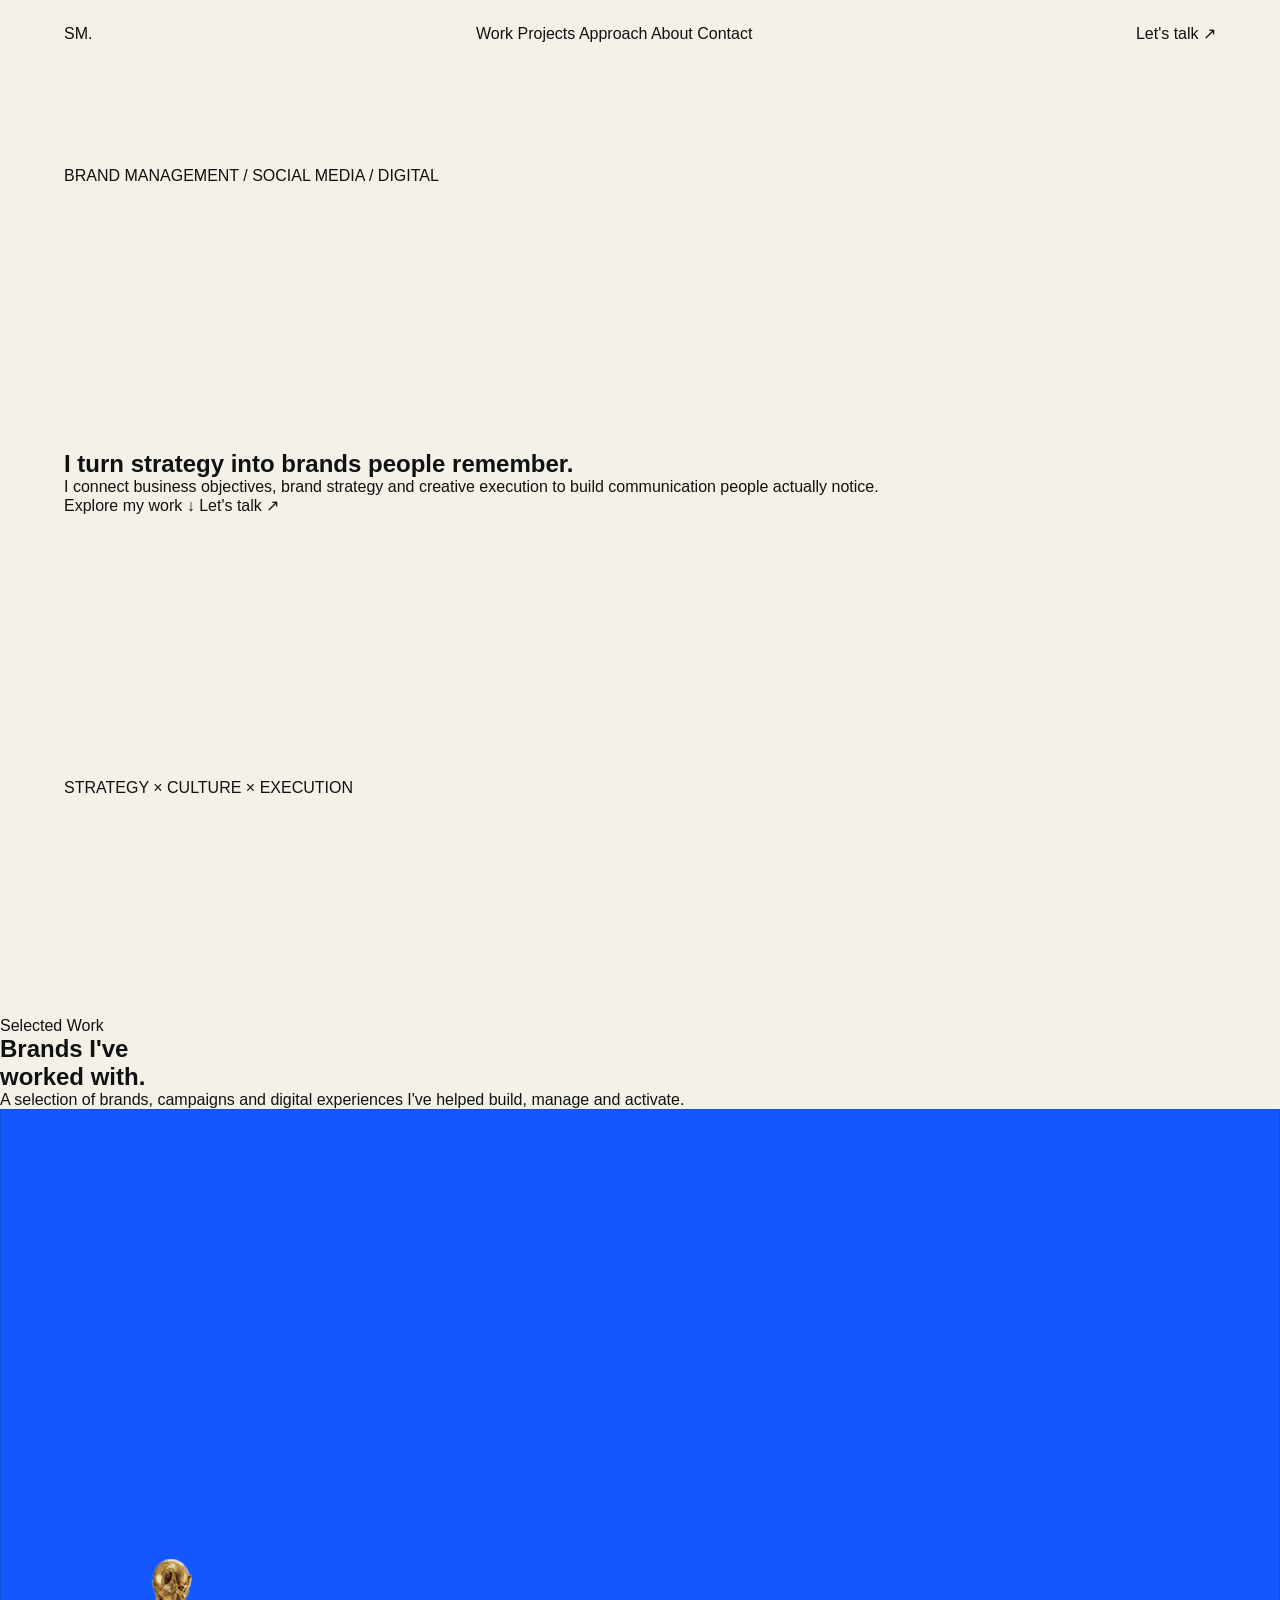
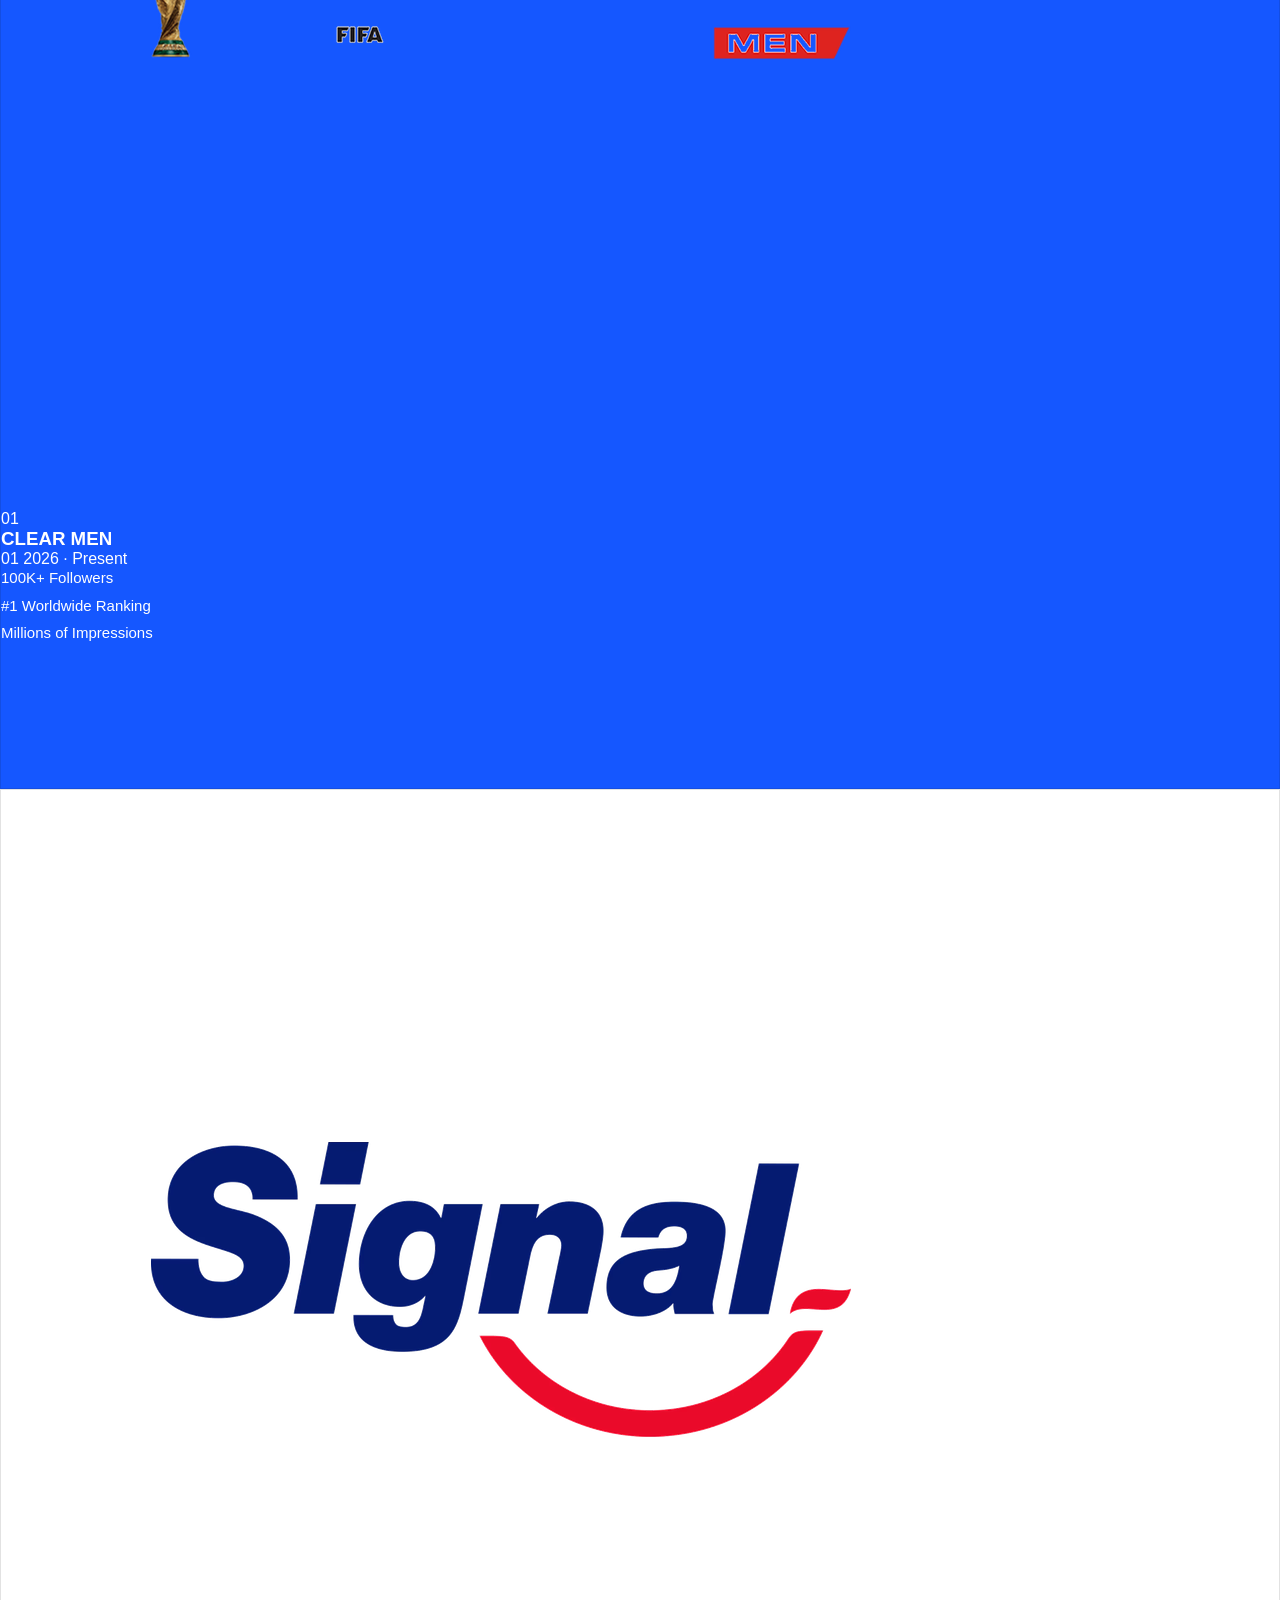
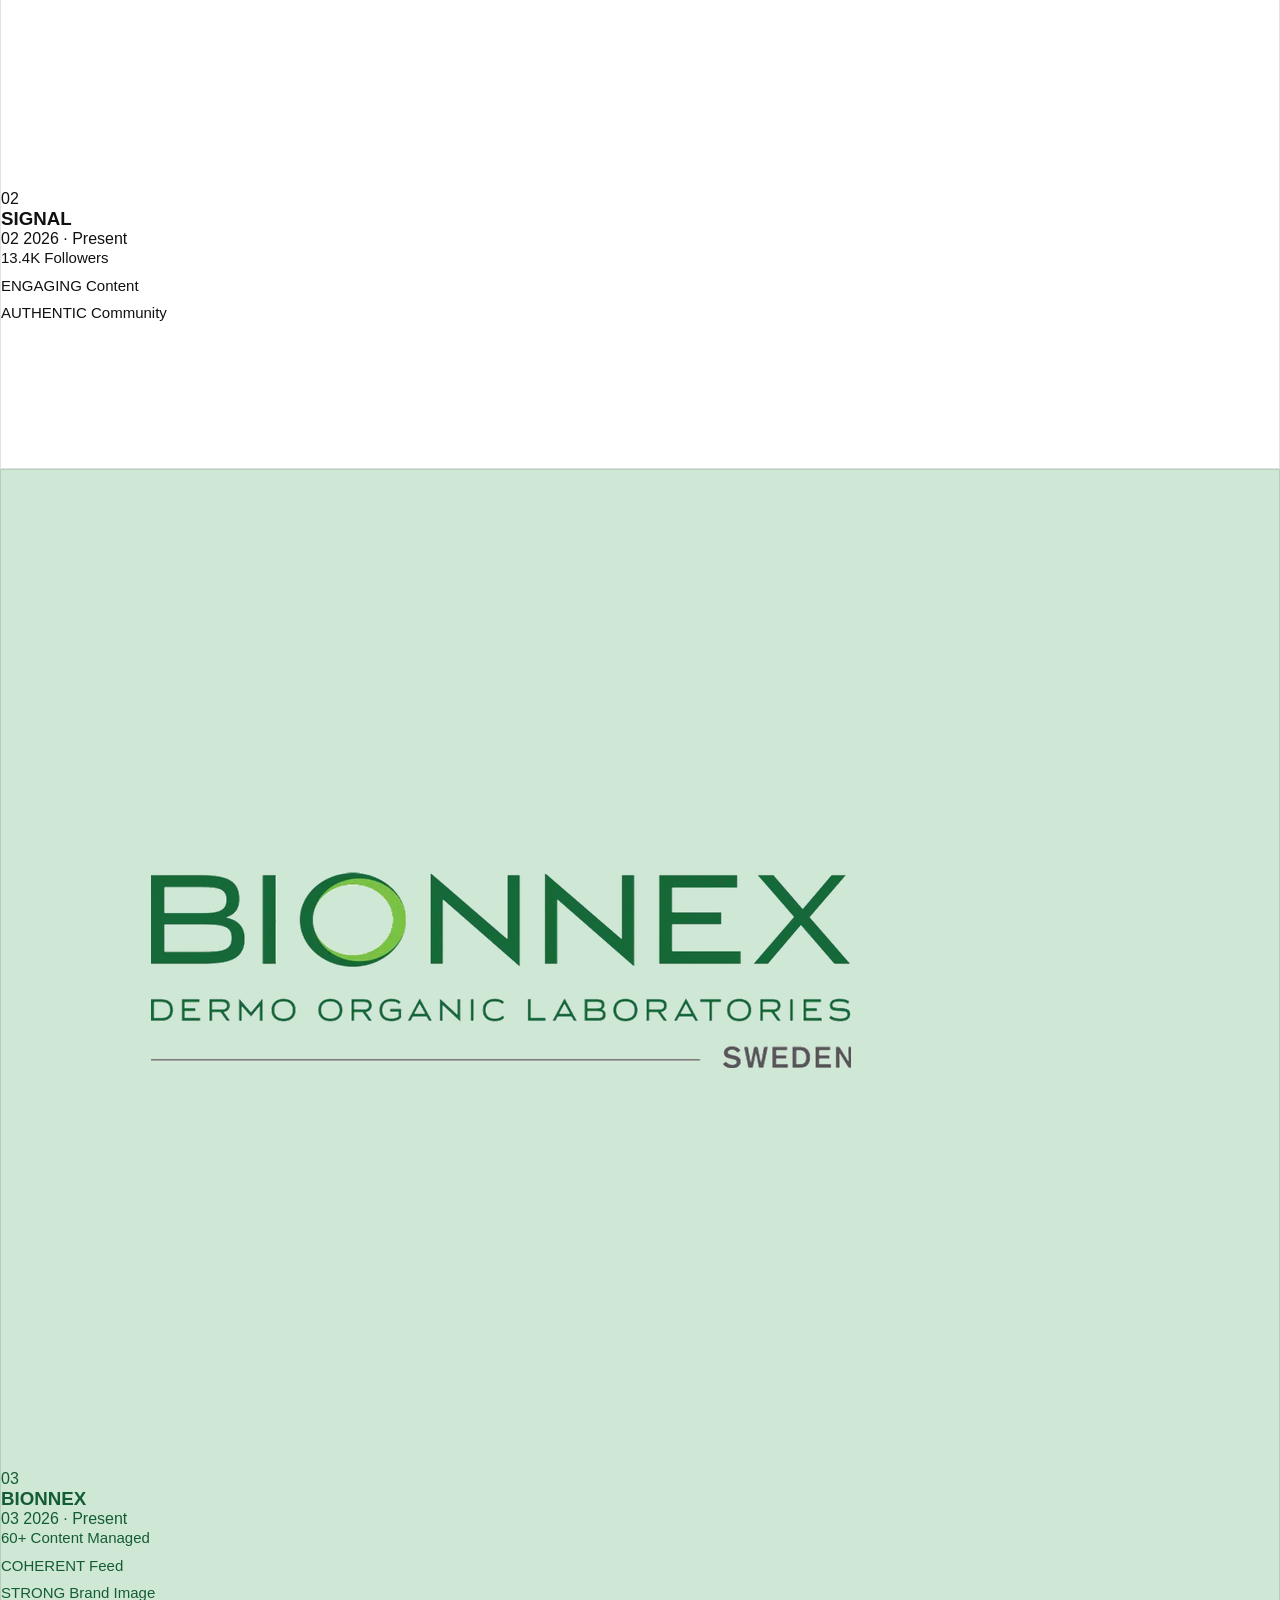
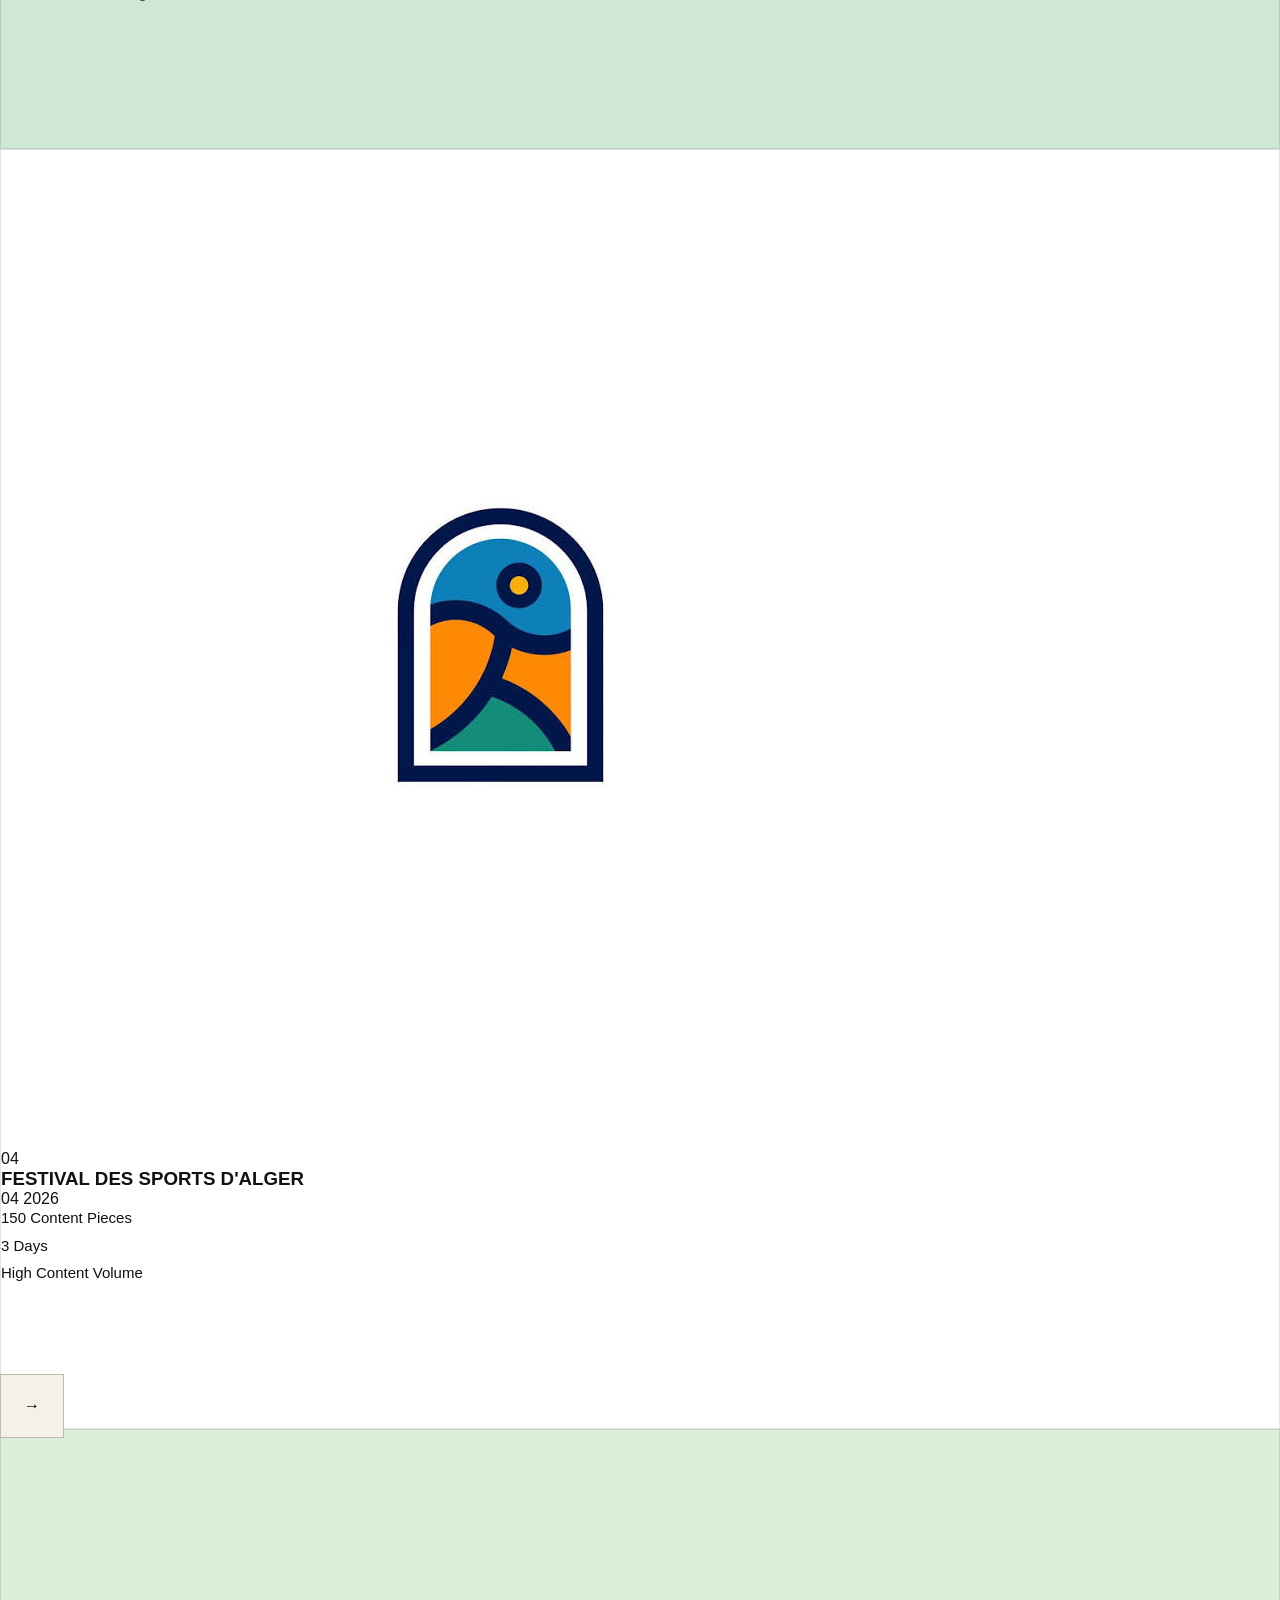
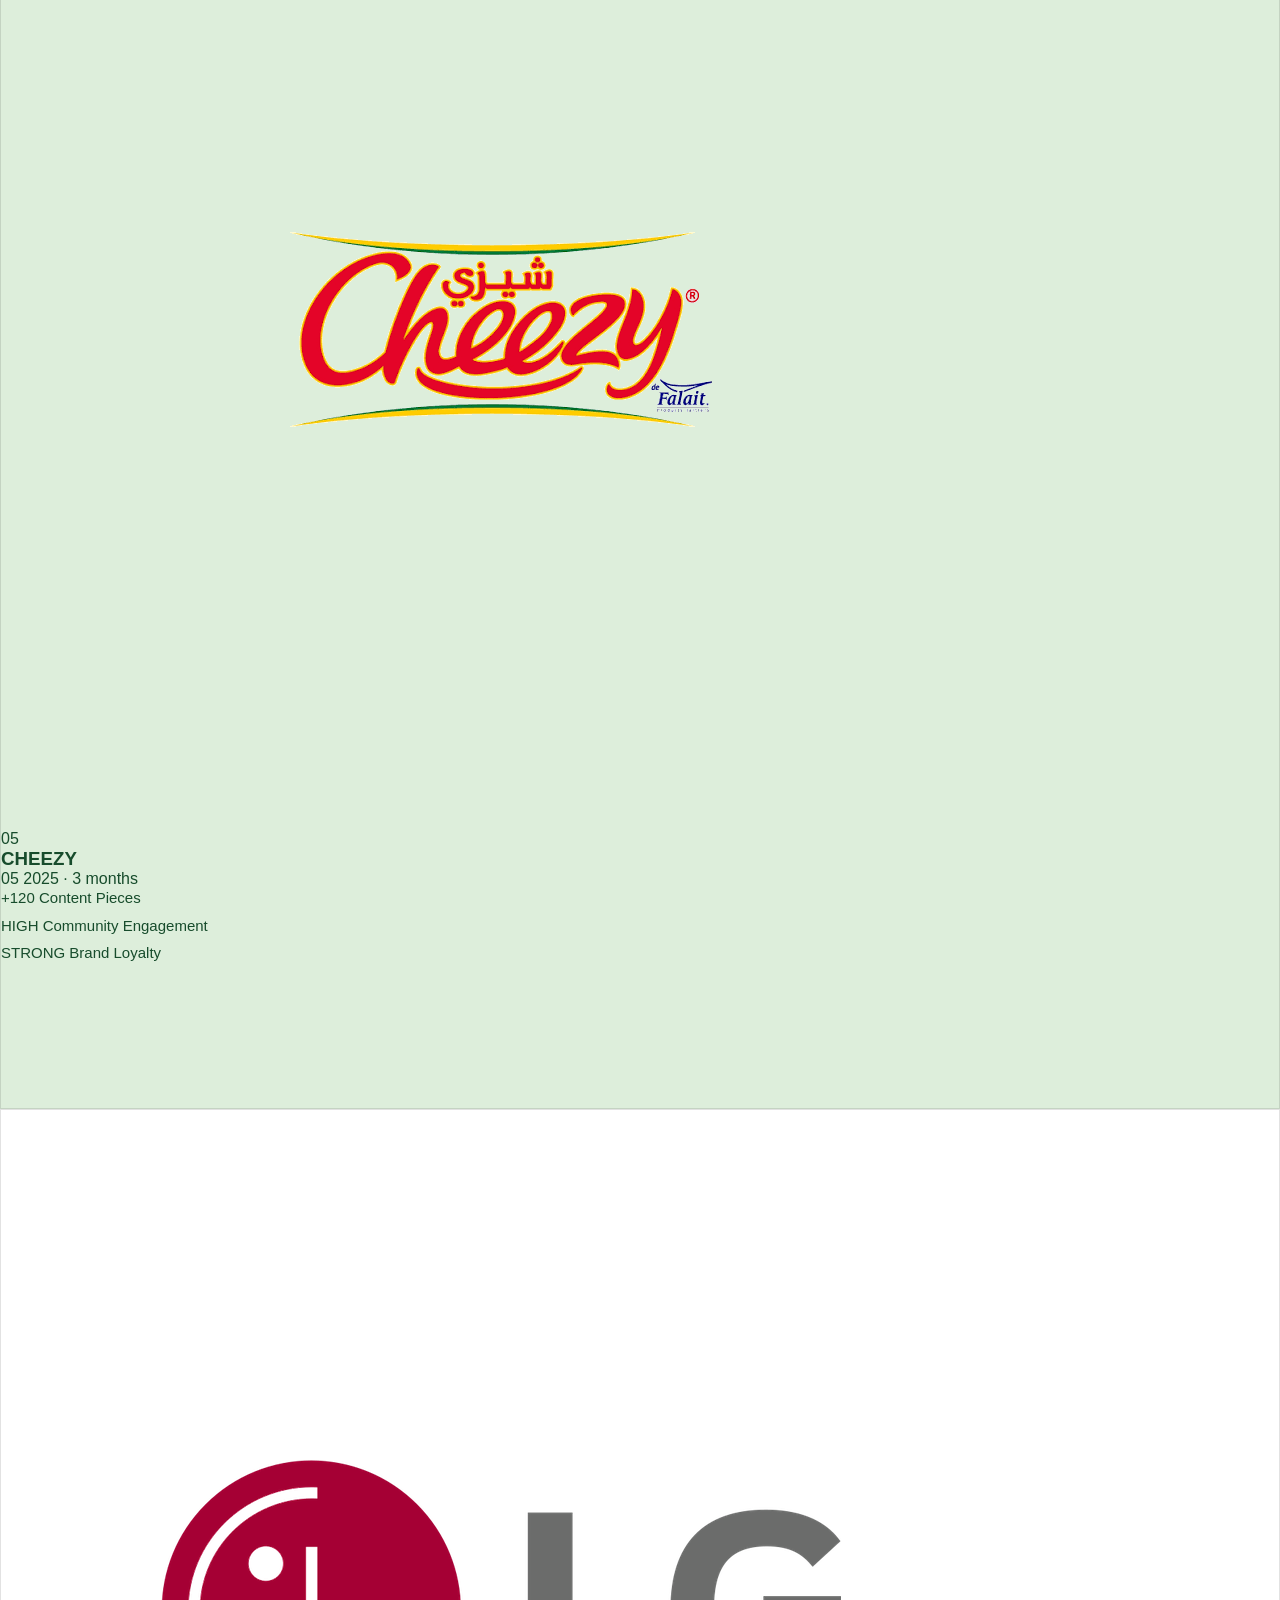
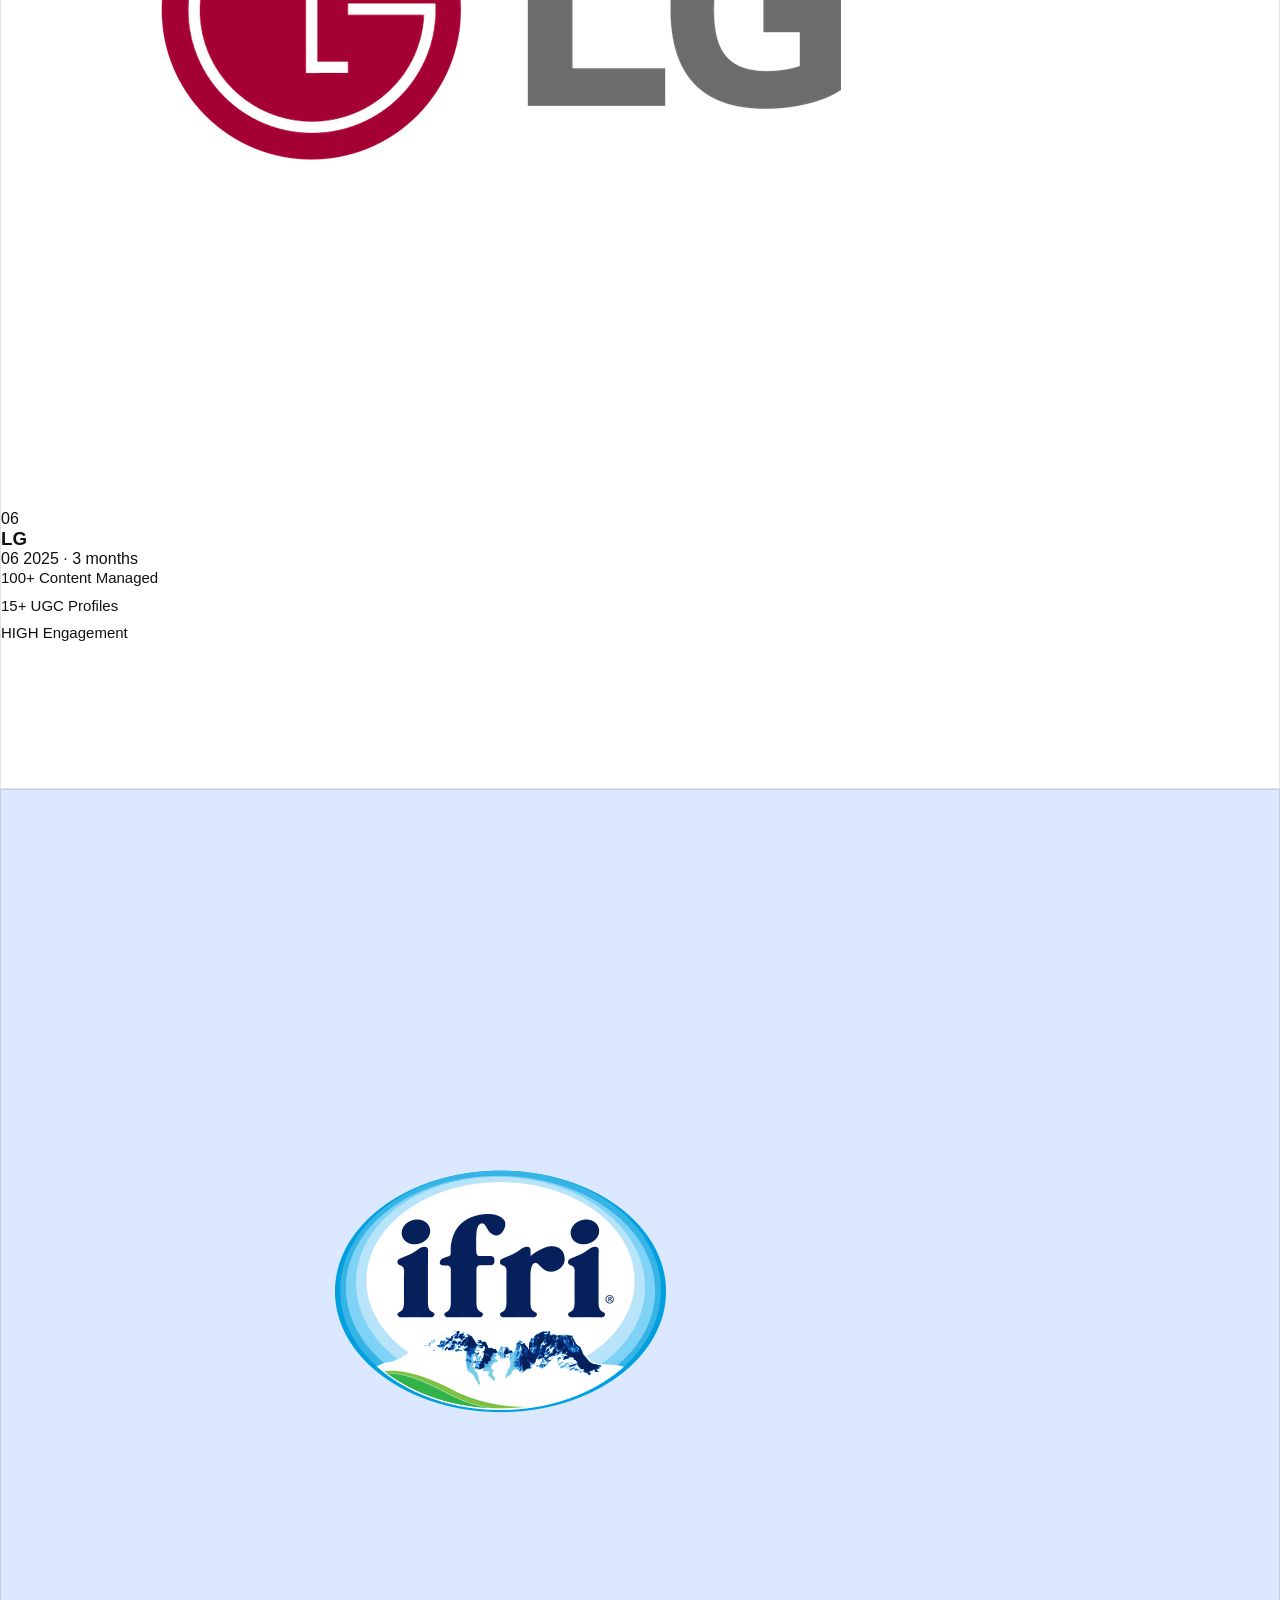
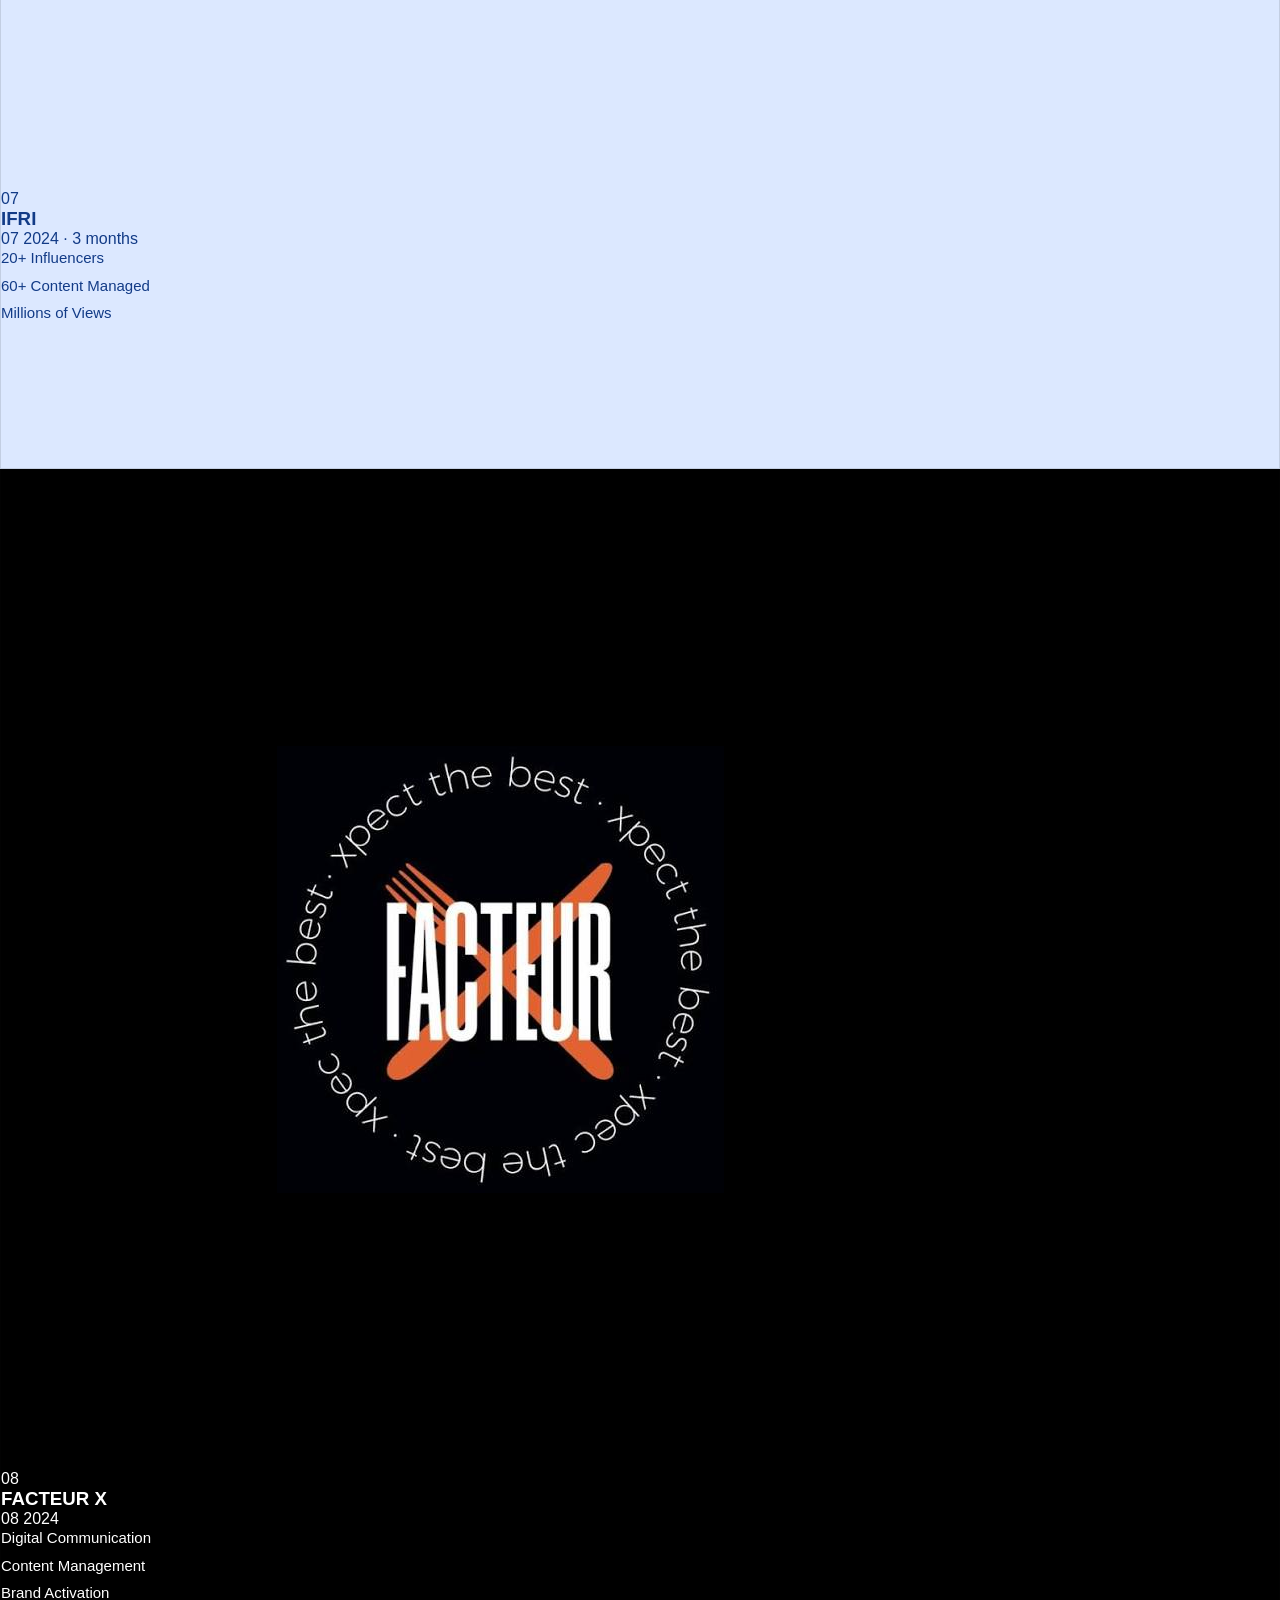
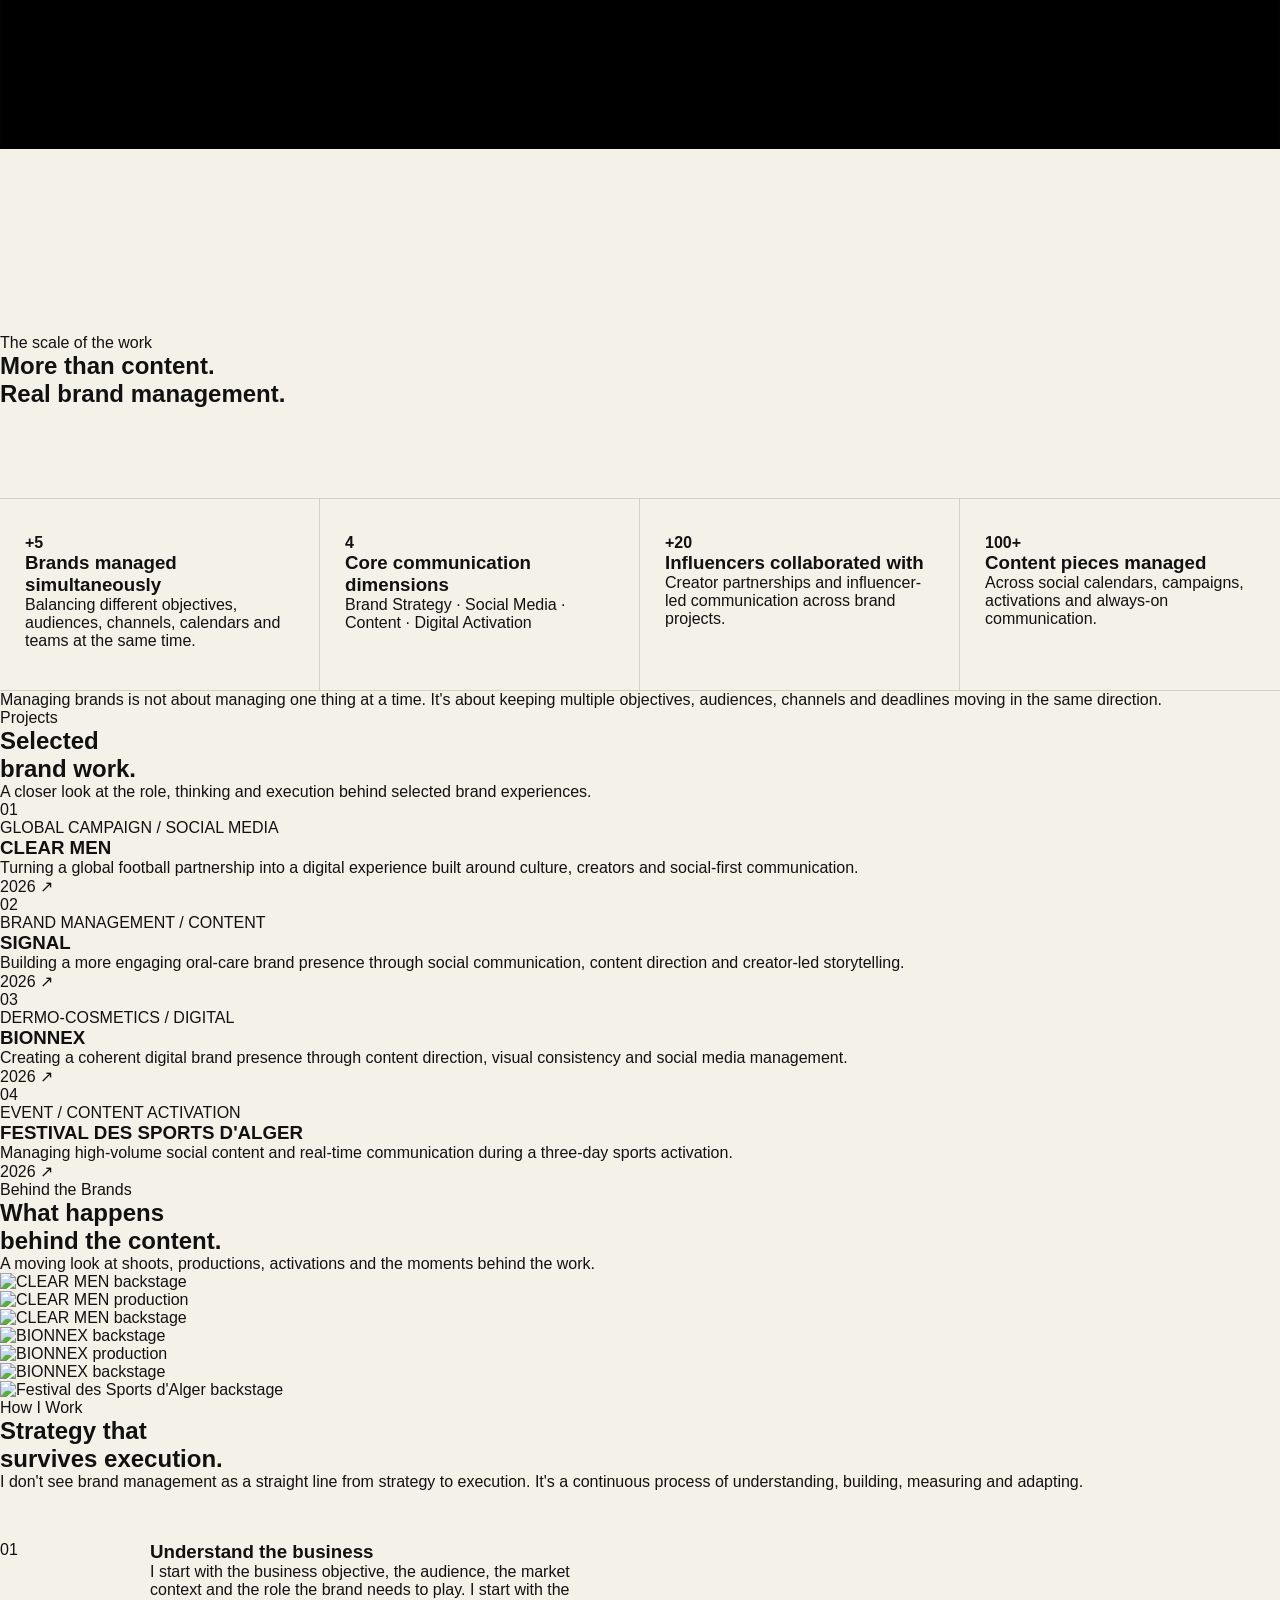
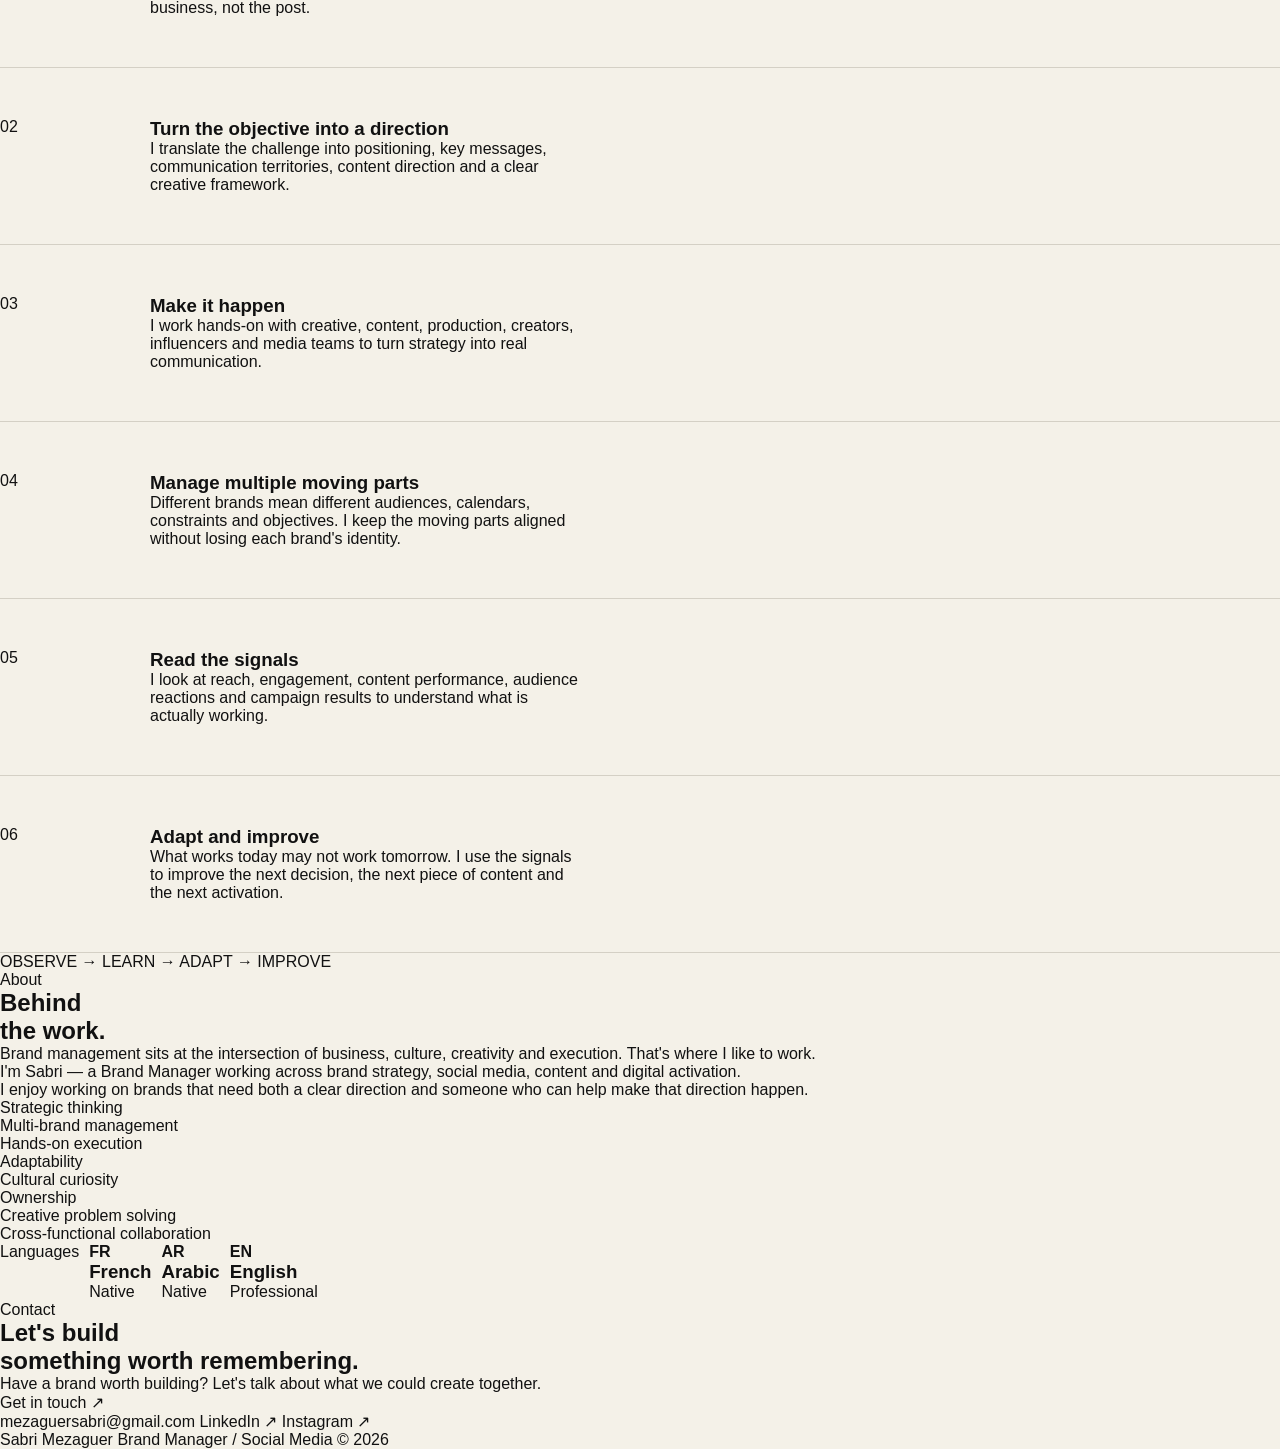
==== index.html @ 89439815 "Update index.html" ====
<!DOCTYPE html>
<html lang="en">
<head>
    <meta charset="UTF-8">
    <meta name="viewport" content="width=device-width, initial-scale=1.0">

    <title>Sabri Mezaguer — Brand Manager</title>

    <meta
        name="description"
        content="Sabri Mezaguer — Brand Manager working across brand strategy, social media, content and digital activation."
    >

    <link rel="stylesheet" href="style.css">
</head>

<body>

    <!-- =====================================================
         HEADER
    ====================================================== -->

    <header class="site-header">

        <a href="#top" class="logo-mark">SM.</a>

        <nav class="main-nav">
            <a href="#work">Work</a>
            <a href="#projects">Projects</a>
            <a href="#approach">Approach</a>
            <a href="#about">About</a>
            <a href="#contact">Contact</a>
        </nav>

        <a href="#contact" class="header-contact">
            Let's talk <span>↗</span>
        </a>

    </header>


    <main id="top">


        <!-- =================================================
             HERO
        ================================================== -->

        <section class="hero">

            <div class="hero-topline">
                BRAND MANAGEMENT / SOCIAL MEDIA / DIGITAL
            </div>

            <div class="hero-content">

                <h1>
                    I turn strategy into
                    <span>brands people remember.</span>
                </h1>

                <p>
                    I connect business objectives, brand strategy and
                    creative execution to build communication people
                    actually notice.
                </p>

                <div class="hero-actions">

                    <a href="#work" class="text-link">
                        Explore my work <span>↓</span>
                    </a>

                    <a href="#contact" class="text-link">
                        Let's talk <span>↗</span>
                    </a>

                </div>

            </div>

            <div class="hero-bottom">

                <span>STRATEGY</span>
                <span>×</span>
                <span>CULTURE</span>
                <span>×</span>
                <span>EXECUTION</span>

            </div>

        </section>


        <!-- =================================================
             SELECTED WORK
        ================================================== -->

        <section id="work" class="section selected-work">

            <div class="section-heading">

                <div>
                    <span class="eyebrow">Selected Work</span>

                    <h2>
                        Brands I've<br>
                        worked with.
                    </h2>
                </div>

                <p>
                    A selection of brands, campaigns and digital
                    experiences I've helped build, manage and activate.
                </p>

            </div>


            <div class="brand-carousel">

                <button
                    class="carousel-arrow carousel-prev"
                    aria-label="Previous brands"
                >
                    ←
                </button>


                <div class="carousel-window">

                    <div class="brands-track">

                        <!-- Generated by JavaScript -->

                    </div>

                </div>


                <button
                    class="carousel-arrow carousel-next"
                    aria-label="Next brands"
                >
                    →
                </button>

            </div>


            <div class="carousel-progress">

                <span class="progress-line active"></span>
                <span class="progress-line"></span>
                <span class="progress-line"></span>

            </div>

        </section>


        <!-- =================================================
             SCALE OF WORK / KPI
        ================================================== -->

        <section class="section scale-section">

            <div class="scale-heading">

                <span class="eyebrow">The scale of the work</span>

                <h2>
                    More than content.<br>
                    <span>Real brand management.</span>
                </h2>

            </div>


            <div class="kpi-grid">

                <article class="kpi-item">

                    <strong>+5</strong>

                    <h3>
                        Brands managed simultaneously
                    </h3>

                    <p>
                        Balancing different objectives, audiences,
                        channels, calendars and teams at the same time.
                    </p>

                </article>


                <article class="kpi-item">

                    <strong>4</strong>

                    <h3>
                        Core communication dimensions
                    </h3>

                    <p>
                        Brand Strategy · Social Media · Content ·
                        Digital Activation
                    </p>

                </article>


                <article class="kpi-item">

                    <strong>+20</strong>

                    <h3>
                        Influencers collaborated with
                    </h3>

                    <p>
                        Creator partnerships and influencer-led
                        communication across brand projects.
                    </p>

                </article>


                <article class="kpi-item">

                    <strong>100+</strong>

                    <h3>
                        Content pieces managed
                    </h3>

                    <p>
                        Across social calendars, campaigns,
                        activations and always-on communication.
                    </p>

                </article>

            </div>


            <div class="scale-statement">

                <p>
                    Managing brands is not about managing one thing
                    at a time. It's about keeping multiple objectives,
                    audiences, channels and deadlines moving in the
                    same direction.
                </p>

            </div>

        </section>


        <!-- =================================================
             PROJECTS
        ================================================== -->

        <section id="projects" class="section projects-section">

            <div class="section-heading">

                <div>
                    <span class="eyebrow">Projects</span>

                    <h2>
                        Selected<br>
                        brand work.
                    </h2>
                </div>

                <p>
                    A closer look at the role, thinking and execution
                    behind selected brand experiences.
                </p>

            </div>


            <div class="projects-list">


                <article class="project-row">

                    <div class="project-number">01</div>

                    <div class="project-main">

                        <span class="project-category">
                            GLOBAL CAMPAIGN / SOCIAL MEDIA
                        </span>

                        <h3>
                            CLEAR MEN
                        </h3>

                        <p>
                            Turning a global football partnership into
                            a digital experience built around culture,
                            creators and social-first communication.
                        </p>

                    </div>

                    <div class="project-meta">
                        2026
                        <span>↗</span>
                    </div>

                </article>


                <article class="project-row">

                    <div class="project-number">02</div>

                    <div class="project-main">

                        <span class="project-category">
                            BRAND MANAGEMENT / CONTENT
                        </span>

                        <h3>
                            SIGNAL
                        </h3>

                        <p>
                            Building a more engaging oral-care brand
                            presence through social communication,
                            content direction and creator-led storytelling.
                        </p>

                    </div>

                    <div class="project-meta">
                        2026
                        <span>↗</span>
                    </div>

                </article>


                <article class="project-row">

                    <div class="project-number">03</div>

                    <div class="project-main">

                        <span class="project-category">
                            DERMO-COSMETICS / DIGITAL
                        </span>

                        <h3>
                            BIONNEX
                        </h3>

                        <p>
                            Creating a coherent digital brand presence
                            through content direction, visual consistency
                            and social media management.
                        </p>

                    </div>

                    <div class="project-meta">
                        2026
                        <span>↗</span>
                    </div>

                </article>


                <article class="project-row">

                    <div class="project-number">04</div>

                    <div class="project-main">

                        <span class="project-category">
                            EVENT / CONTENT ACTIVATION
                        </span>

                        <h3>
                            FESTIVAL DES SPORTS D'ALGER
                        </h3>

                        <p>
                            Managing high-volume social content and
                            real-time communication during a three-day
                            sports activation.
                        </p>

                    </div>

                    <div class="project-meta">
                        2026
                        <span>↗</span>
                    </div>

                </article>

            </div>

        </section>


        <!-- =================================================
             BEHIND THE BRANDS
        ================================================== -->

        <section class="behind-section">

            <div class="behind-heading">

                <div>
                    <span class="eyebrow">Behind the Brands</span>

                    <h2>
                        What happens<br>
                        <span>behind the content.</span>
                    </h2>
                </div>

                <p>
                    A moving look at shoots, productions, activations
                    and the moments behind the work.
                </p>

            </div>


            <div class="behind-marquee">

                <div class="behind-track">

                    <!-- CLEAR -->
                    <div class="behind-image tall">
                        <img
                            src="assets/images/behind/clear-01.jpg"
                            alt="CLEAR MEN backstage"
                        >
                    </div>

                    <div class="behind-image wide">
                        <img
                            src="assets/images/behind/clear-02.jpg"
                            alt="CLEAR MEN production"
                        >
                    </div>

                    <div class="behind-image tall">
                        <img
                            src="assets/images/behind/clear-03.jpg"
                            alt="CLEAR MEN backstage"
                        >
                    </div>


                    <!-- BIONNEX -->
                    <div class="behind-image wide">
                        <img
                            src="assets/images/behind/bionnex-01.jpg"
                            alt="BIONNEX backstage"
                        >
                    </div>

                    <div class="behind-image tall">
                        <img
                            src="assets/images/behind/bionnex-02.jpg"
                            alt="BIONNEX production"
                        >
                    </div>

                    <div class="behind-image wide">
                        <img
                            src="assets/images/behind/bionnex-03.jpg"
                            alt="BIONNEX backstage"
                        >
                    </div>


                    <!-- FESTIVAL -->
                    <div class="behind-image tall">
                        <img
                            src="assets/images/behind/festival-01.jpg"
                            alt="Festival des Sports d'Alger backstage"
                        >
                    </div>

                </div>

            </div>

        </section>


        <!-- =================================================
             APPROACH
        ================================================== -->

        <section id="approach" class="section approach-section">

            <div class="section-heading">

                <div>
                    <span class="eyebrow">How I Work</span>

                    <h2>
                        Strategy that<br>
                        <span>survives execution.</span>
                    </h2>
                </div>

                <p>
                    I don't see brand management as a straight line
                    from strategy to execution. It's a continuous
                    process of understanding, building, measuring
                    and adapting.
                </p>

            </div>


            <div class="approach-list">


                <article class="approach-step">

                    <span class="step-number">01</span>

                    <div>

                        <h3>
                            Understand the business
                        </h3>

                        <p>
                            I start with the business objective,
                            the audience, the market context and
                            the role the brand needs to play.
                            I start with the business, not the post.
                        </p>

                    </div>

                </article>


                <article class="approach-step">

                    <span class="step-number">02</span>

                    <div>

                        <h3>
                            Turn the objective into a direction
                        </h3>

                        <p>
                            I translate the challenge into positioning,
                            key messages, communication territories,
                            content direction and a clear creative
                            framework.
                        </p>

                    </div>

                </article>


                <article class="approach-step">

                    <span class="step-number">03</span>

                    <div>

                        <h3>
                            Make it happen
                        </h3>

                        <p>
                            I work hands-on with creative, content,
                            production, creators, influencers and
                            media teams to turn strategy into
                            real communication.
                        </p>

                    </div>

                </article>


                <article class="approach-step">

                    <span class="step-number">04</span>

                    <div>

                        <h3>
                            Manage multiple moving parts
                        </h3>

                        <p>
                            Different brands mean different audiences,
                            calendars, constraints and objectives.
                            I keep the moving parts aligned without
                            losing each brand's identity.
                        </p>

                    </div>

                </article>


                <article class="approach-step">

                    <span class="step-number">05</span>

                    <div>

                        <h3>
                            Read the signals
                        </h3>

                        <p>
                            I look at reach, engagement, content
                            performance, audience reactions and
                            campaign results to understand what
                            is actually working.
                        </p>

                    </div>

                </article>


                <article class="approach-step">

                    <span class="step-number">06</span>

                    <div>

                        <h3>
                            Adapt and improve
                        </h3>

                        <p>
                            What works today may not work tomorrow.
                            I use the signals to improve the next
                            decision, the next piece of content and
                            the next activation.
                        </p>

                    </div>

                </article>

            </div>


            <div class="approach-loop">

                <span>OBSERVE</span>
                <span>→</span>
                <span>LEARN</span>
                <span>→</span>
                <span>ADAPT</span>
                <span>→</span>
                <span>IMPROVE</span>

            </div>

        </section>


        <!-- =================================================
             ABOUT
        ================================================== -->

        <section id="about" class="section about-section">

            <div class="about-intro">

                <span class="eyebrow">About</span>

                <h2>
                    Behind<br>
                    <span>the work.</span>
                </h2>

            </div>


            <div class="about-content">

                <p class="about-lead">
                    Brand management sits at the intersection of
                    business, culture, creativity and execution.
                    That's where I like to work.
                </p>

                <p>
                    I'm Sabri — a Brand Manager working across brand
                    strategy, social media, content and digital
                    activation.
                </p>

                <p>
                    I enjoy working on brands that need both a clear
                    direction and someone who can help make that
                    direction happen.
                </p>


                <div class="qualities">

                    <span>Strategic thinking</span>
                    <span>Multi-brand management</span>
                    <span>Hands-on execution</span>
                    <span>Adaptability</span>
                    <span>Cultural curiosity</span>
                    <span>Ownership</span>
                    <span>Creative problem solving</span>
                    <span>Cross-functional collaboration</span>

                </div>

            </div>


            <div class="languages">

                <div class="language-heading">
                    Languages
                </div>


                <div class="language-item">

                    <strong>FR</strong>

                    <div>
                        <h3>French</h3>
                        <span>Native</span>
                    </div>

                </div>


                <div class="language-item">

                    <strong>AR</strong>

                    <div>
                        <h3>Arabic</h3>
                        <span>Native</span>
                    </div>

                </div>


                <div class="language-item">

                    <strong>EN</strong>

                    <div>
                        <h3>English</h3>
                        <span>Professional</span>
                    </div>

                </div>

            </div>

        </section>


        <!-- =================================================
             CONTACT
        ================================================== -->

        <section id="contact" class="contact-section">

            <div class="contact-inner">

                <span class="eyebrow">
                    Contact
                </span>

                <h2>
                    Let's build<br>
                    <span>something worth remembering.</span>
                </h2>

                <p>
                    Have a brand worth building?
                    Let's talk about what we could create together.
                </p>

                <a
                    href="mailto:mezaguersabri@gmail.com"
                    class="contact-button"
                >
                    Get in touch ↗
                </a>


                <div class="contact-details">

                    <a href="mailto:mezaguersabri@gmail.com">
                        mezaguersabri@gmail.com
                    </a>

                    <a
                        href="https://www.linkedin.com/in/sabri-mezaguer/"
                        target="_blank"
                        rel="noopener"
                    >
                        LinkedIn ↗
                    </a>

                    <a
                        href="https://www.instagram.com/sabriii_mezaguer/"
                        target="_blank"
                        rel="noopener"
                    >
                        Instagram ↗
                    </a>

                </div>

            </div>

        </section>

    </main>


    <!-- =====================================================
         FOOTER
    ====================================================== -->

    <footer class="site-footer">

        <span>
            Sabri Mezaguer
        </span>

        <span>
            Brand Manager / Social Media
        </span>

        <span>
            © 2026
        </span>

    </footer>


    <script src="script.js"></script>

</body>
</html>
---- style.css ----
/* =========================================================
   SABRI MEZAGUER — PORTFOLIO
   ========================================================= */

:root {
    --bg: #f4f1e8;
    --text: #111111;
    --muted: #6f6d66;
    --line: #d4d0c5;

    /* Brand card colors */
    --signal: #ffffff;
    --bionnex: #cfe3d2;
    --clear: #1557ff;
    --festival: #ffffff;
    --cheezy: #8fcf91;
    --lg: #ffffff;
    --ifri: #2f73d9;
    --facteur-x: #111111;

    --card-gap: 24px;
    --page-padding: 5vw;

    --transition: 0.45s cubic-bezier(0.22, 1, 0.36, 1);
}


/* =========================================================
   RESET
   ========================================================= */

* {
    margin: 0;
    padding: 0;
    box-sizing: border-box;
}

html {
    scroll-behavior: smooth;
}

body {
    background: var(--bg);
    color: var(--text);
    font-family: Arial, Helvetica, sans-serif;
    overflow-x: hidden;
}

img {
    display: block;
    max-width: 100%;
}

a {
    color: inherit;
    text-decoration: none;
}

button {
    font: inherit;
}


/* =========================================================
   GENERAL
   ========================================================= */

.container {
    width: 100%;
    padding-left: var(--page-padding);
    padding-right: var(--page-padding);
}

.section {
    width: 100%;
    position: relative;
}


/* =========================================================
   HEADER
   ========================================================= */

.site-header {
    width: 100%;
    padding: 24px var(--page-padding);

    display: flex;
    align-items: center;
    justify-content: space-between;

    position: relative;
    z-index: 50;
}

.logo {
    font-size: 22px;
    font-weight: 700;
    letter-spacing: -0.04em;
}

.nav {
    display: flex;
    gap: 28px;
}

.nav a {
    font-size: 14px;
    transition: opacity 0.25s ease;
}

.nav a:hover {
    opacity: 0.5;
}


/* =========================================================
   HERO
   ========================================================= */

.hero {
    min-height: 90vh;

    padding: 100px var(--page-padding) 80px;

    display: flex;
    flex-direction: column;
    justify-content: space-between;
}

.hero-top {
    display: flex;
    justify-content: space-between;
    gap: 60px;
}

.hero-label {
    font-size: 13px;
    font-weight: 700;
    letter-spacing: 0.08em;
    text-transform: uppercase;
}

.hero-title {
    max-width: 900px;

    margin-top: 80px;

    font-size: clamp(60px, 8vw, 140px);
    line-height: 0.88;
    letter-spacing: -0.065em;
    font-weight: 700;
}

.hero-description {
    max-width: 440px;
    margin-top: 20px;

    font-size: 18px;
    color: var(--muted);
}

.hero-links {
    display: flex;
    gap: 30px;
    margin-top: 50px;
}

.hero-links a {
    border-bottom: 1px solid var(--text);
    padding-bottom: 5px;
}


/* =========================================================
   SELECTED WORK
   ========================================================= */

.selected-work {
    padding-top: 140px;
    padding-bottom: 150px;
}

.selected-work-header {
    display: grid;
    grid-template-columns: 1.4fr 0.6fr;

    gap: 80px;

    margin-bottom: 80px;
}

.selected-work-title {
    max-width: 700px;

    font-size: clamp(60px, 7vw, 120px);
    line-height: 0.88;
    letter-spacing: -0.065em;
}

.selected-work-description {
    max-width: 430px;

    align-self: end;

    font-size: 18px;
    line-height: 1.5;

    color: var(--muted);
}


/* =========================================================
   CAROUSEL
   ========================================================= */

.work-carousel {
    position: relative;

    width: 100%;

    padding: 0 100px;
}

.work-carousel-viewport {
    width: 100%;
    overflow: hidden;
}

.work-carousel-track {
    display: flex;
    gap: var(--card-gap);

    transition: transform var(--transition);

    will-change: transform;
}


/* =========================================================
   BRAND CARDS
   ========================================================= */

.brand-card {

    /*
       EXACTLY 3 CARDS ON DESKTOP
    */

    flex: 0 0 calc(
        (100% - (var(--card-gap) * 2)) / 3
    );

    /*
       PERFECT SQUARE
    */

    aspect-ratio: 1 / 1;

    position: relative;

    min-width: 0;

    overflow: hidden;

    border: 1px solid rgba(17,17,17,0.12);

    cursor: pointer;

    transition:
        transform var(--transition),
        box-shadow var(--transition);
}


/* =========================================================
   INDIVIDUAL BRAND COLORS
   ========================================================= */

/*
   IMPORTANT:
   The order must correspond to the carousel order.

   01 SIGNAL
   02 BIONNEX
   03 CLEAR MEN
   04 FESTIVAL
   05 CHEEZY
   06 LG
   07 IFRI
   08 FACTEUR X
*/


.brand-card:nth-child(1) {
    background: var(--signal);
}

.brand-card:nth-child(2) {
    background: var(--bionnex);
}

.brand-card:nth-child(3) {
    background: var(--clear);
}

.brand-card:nth-child(4) {
    background: var(--festival);
}

.brand-card:nth-child(5) {
    background: var(--cheezy);
}

.brand-card:nth-child(6) {
    background: var(--lg);
}

.brand-card:nth-child(7) {
    background: var(--ifri);
}

.brand-card:nth-child(8) {
    background: var(--facteur-x);
}


/* =========================================================
   CARD HOVER
   ========================================================= */

.brand-card:hover {
    transform: translateY(-8px);

    box-shadow:
        0 20px 45px rgba(0,0,0,0.10);
}


/* =========================================================
   LOGO
   ========================================================= */

.brand-card-logo {

    position: absolute;

    left: 50%;
    top: 50%;

    transform: translate(-50%, -50%);

    /*
       BIG LOGOS
    */

    width: 78%;
    height: 78%;

    display: flex;

    align-items: center;
    justify-content: center;

    z-index: 2;

    transition:
        transform var(--transition),
        opacity 0.35s ease;
}

.brand-card-logo img {

    width: 100%;
    height: 100%;

    object-fit: contain;

    /*
       Logos are transparent PNGs.
       They can therefore occupy most of the card
       without being cropped.
    */

    transform: scale(1);

    transition:
        transform var(--transition);
}


/*
   Slightly larger logos on hover
*/

.brand-card:hover .brand-card-logo {
    transform:
        translate(-50%, -50%)
        scale(1.04);
}


/* =========================================================
   SPECIAL LOGO SIZING
   ========================================================= */

/*
   Some logos naturally have more transparent space
   around them. These adjustments compensate for that.
*/


/* SIGNAL */

.brand-card:nth-child(1) .brand-card-logo {
    width: 78%;
    height: 78%;
}


/* BIONNEX */

.brand-card:nth-child(2) .brand-card-logo {
    width: 82%;
    height: 82%;
}


/* CLEAR MEN */

.brand-card:nth-child(3) .brand-card-logo {
    width: 82%;
    height: 82%;
}


/* FESTIVAL */

.brand-card:nth-child(4) .brand-card-logo {
    width: 78%;
    height: 78%;
}


/* CHEEZY */

.brand-card:nth-child(5) .brand-card-logo {
    width: 82%;
    height: 82%;
}


/* LG */

.brand-card:nth-child(6) .brand-card-logo {
    width: 78%;
    height: 78%;
}


/* IFRI */

.brand-card:nth-child(7) .brand-card-logo {
    width: 82%;
    height: 82%;
}


/* FACTEUR X */

.brand-card:nth-child(8) .brand-card-logo {
    width: 82%;
    height: 82%;
}


/* =========================================================
   KPI OVERLAY
   ========================================================= */

.brand-card-overlay {

    position: absolute;

    inset: 0;

    padding: 32px;

    display: flex;
    flex-direction: column;
    justify-content: flex-end;

    background: rgba(17,17,17,0.94);

    color: #ffffff;

    opacity: 0;

    transform: translateY(15px);

    transition:
        opacity 0.35s ease,
        transform 0.45s cubic-bezier(0.22, 1, 0.36, 1);

    z-index: 10;

    pointer-events: none;
}

.brand-card:hover .brand-card-overlay {

    opacity: 1;

    transform: translateY(0);
}


/* =========================================================
   KPI TEXT
   ========================================================= */

.brand-card-overlay-label {

    font-size: 11px;

    text-transform: uppercase;

    letter-spacing: 0.12em;

    opacity: 0.55;

    margin-bottom: 14px;
}

.brand-card-overlay h3 {

    font-size: 30px;

    line-height: 1;

    letter-spacing: -0.04em;

    margin-bottom: 25px;
}

.brand-kpis {

    display: flex;
    flex-direction: column;

    gap: 8px;
}

.brand-kpi {

    font-size: 15px;

    line-height: 1.3;
}

.brand-kpi strong {

    font-weight: 700;
}


/* =========================================================
   VIEW PROJECT
   ========================================================= */

.brand-card-link {

    position: absolute;

    top: 30px;
    left: 30px;

    z-index: 15;

    font-size: 13px;

    font-weight: 600;

    color: #ffffff;

    opacity: 0;

    transform: translateY(-8px);

    transition:
        opacity 0.3s ease,
        transform 0.35s ease;
}

.brand-card:hover .brand-card-link {

    opacity: 1;

    transform: translateY(0);
}


/* =========================================================
   CAROUSEL ARROWS
   ========================================================= */

.carousel-arrow {

    position: absolute;

    top: 50%;

    transform: translateY(-50%);

    width: 64px;
    height: 64px;

    border: 1px solid #bdb9af;

    background: var(--bg);

    display: flex;

    align-items: center;
    justify-content: center;

    cursor: pointer;

    z-index: 30;

    transition:
        background 0.25s ease,
        color 0.25s ease,
        border-color 0.25s ease,
        transform 0.25s ease;
}

.carousel-arrow:hover {

    background: #111111;

    color: #ffffff;

    border-color: #111111;
}

.carousel-arrow:active {

    transform:
        translateY(-50%)
        scale(0.95);
}

.carousel-arrow span {

    font-size: 25px;

    line-height: 1;
}

.carousel-arrow.prev {
    left: 0;
}

.carousel-arrow.next {
    right: 0;
}

.carousel-arrow:disabled {

    opacity: 0.3;

    cursor: default;
}


/* =========================================================
   CAROUSEL PROGRESS
   ========================================================= */

.carousel-progress {

    width: 100%;

    margin-top: 35px;

    display: flex;

    gap: 8px;
}

.carousel-progress-item {

    height: 3px;

    flex: 1;

    background: #d3d0c7;

    transition:
        background 0.3s ease,
        transform 0.3s ease;
}

.carousel-progress-item.active {

    background: #708d4d;
}


/* =========================================================
   KPI SECTION
   ========================================================= */

.project-intro {

    padding: 150px var(--page-padding);
}

.project-intro-title {

    max-width: 900px;

    font-size: clamp(55px, 7vw, 110px);

    line-height: 0.9;

    letter-spacing: -0.06em;
}

.project-intro-description {

    max-width: 650px;

    margin-top: 35px;

    font-size: 20px;

    color: var(--muted);
}


/* =========================================================
   KPI GRID
   ========================================================= */

.kpi-grid {

    display: grid;

    grid-template-columns:
        repeat(4, 1fr);

    margin-top: 90px;

    border-top: 1px solid var(--line);

    border-bottom: 1px solid var(--line);
}

.kpi-item {

    padding: 35px 25px 40px;

    border-right: 1px solid var(--line);
}

.kpi-item:last-child {

    border-right: none;
}

.kpi-number {

    font-size: clamp(40px, 4vw, 70px);

    font-weight: 700;

    line-height: 1;

    letter-spacing: -0.05em;
}

.kpi-label {

    margin-top: 15px;

    font-size: 14px;

    color: var(--muted);

    text-transform: uppercase;

    letter-spacing: 0.08em;
}


/* =========================================================
   BEHIND THE SCENES
   ========================================================= */

.behind-scenes {

    padding: 150px 0;

    overflow: hidden;
}

.behind-scenes-header {

    padding: 0 var(--page-padding);

    margin-bottom: 70px;

    display: flex;

    justify-content: space-between;

    align-items: flex-end;

    gap: 50px;
}

.behind-scenes-title {

    font-size: clamp(55px, 7vw, 110px);

    line-height: 0.9;

    letter-spacing: -0.06em;
}

.behind-scenes-description {

    max-width: 400px;

    color: var(--muted);

    font-size: 17px;
}


/* =========================================================
   BTS MARQUEE
   ========================================================= */

.bts-marquee {

    width: max-content;

    display: flex;

    gap: 12px;

    animation:
        btsScroll 45s linear infinite;

    will-change: transform;
}

.bts-marquee:hover {

    animation-play-state: paused;
}

.bts-set {

    display: flex;

    gap: 12px;
}

.bts-image {

    height: 330px;

    width: 260px;

    object-fit: cover;

    flex-shrink: 0;
}

.bts-image.tall {

    height: 430px;

    width: 300px;
}

.bts-image.wide {

    height: 300px;

    width: 430px;
}

.bts-image.small {

    height: 270px;

    width: 220px;
}

@keyframes btsScroll {

    from {
        transform: translateX(0);
    }

    to {
        transform: translateX(-50%);
    }
}


/* =========================================================
   APPROACH
   ========================================================= */

.approach {

    padding: 150px var(--page-padding);
}

.approach-header {

    max-width: 900px;

    margin-bottom: 100px;
}

.approach-title {

    font-size: clamp(55px, 7vw, 110px);

    line-height: 0.9;

    letter-spacing: -0.06em;
}

.approach-intro {

    max-width: 650px;

    margin-top: 35px;

    font-size: 20px;

    color: var(--muted);
}

.approach-steps {

    border-top: 1px solid var(--line);
}

.approach-step {

    display: grid;

    grid-template-columns:
        100px
        0.8fr
        1.2fr;

    gap: 50px;

    padding: 50px 0;

    border-bottom: 1px solid var(--line);
}

.approach-number {

    font-size: 14px;

    color: #526b38;

    font-weight: 700;
}

.approach-step-title {

    font-size: 34px;

    line-height: 1;

    letter-spacing: -0.04em;
}

.approach-step-text {

    max-width: 550px;

    font-size: 17px;

    line-height: 1.55;

    color: var(--muted);
}


/* =========================================================
   ABOUT
   ========================================================= */

.about {

    padding: 150px var(--page-padding);

    background: #708d4d;

    color: #ffffff;
}

.about-grid {

    display: grid;

    grid-template-columns:
        1.1fr
        0.9fr;

    gap: 100px;
}

.about-title {

    font-size: clamp(60px, 8vw, 130px);

    line-height: 0.86;

    letter-spacing: -0.07em;
}

.about-description {

    margin-top: 45px;

    max-width: 650px;

    font-size: 21px;

    line-height: 1.45;
}

.about-right {

    display: flex;

    flex-direction: column;

    gap: 70px;
}

.about-block-title {

    font-size: 12px;

    text-transform: uppercase;

    letter-spacing: 0.12em;

    opacity: 0.65;

    margin-bottom: 20px;
}

.languages {

    display: flex;

    flex-wrap: wrap;

    gap: 10px;
}

.language {

    border: 1px solid rgba(255,255,255,0.5);

    padding: 10px 15px;

    font-size: 14px;
}

.qualities {

    display: flex;

    flex-direction: column;
}

.quality {

    padding: 16px 0;

    border-top:
        1px solid
        rgba(255,255,255,0.25);

    font-size: 22px;
}


/* =========================================================
   CONTACT
   ========================================================= */

.contact {

    padding:
        160px
        var(--page-padding)
        80px;
}

.contact-title {

    max-width: 1000px;

    font-size: clamp(70px, 10vw, 160px);

    line-height: 0.85;

    letter-spacing: -0.07em;
}

.contact-email {

    display: inline-block;

    margin-top: 70px;

    font-size: clamp(25px, 3vw, 45px);

    border-bottom:
        2px solid
        var(--text);

    padding-bottom: 8px;
}

.contact-footer {

    margin-top: 150px;

    padding-top: 25px;

    border-top: 1px solid var(--line);

    display: flex;

    justify-content: space-between;

    font-size: 13px;

    color: var(--muted);
}


/* =========================================================
   TABLET
   ========================================================= */

@media (max-width: 1000px) {

    :root {
        --page-padding: 4vw;
        --card-gap: 18px;
    }

    .selected-work-header {

        grid-template-columns: 1fr;

        gap: 30px;
    }

    .work-carousel {

        padding: 0 80px;
    }

    .carousel-arrow {

        width: 54px;
        height: 54px;
    }

    .kpi-grid {

        grid-template-columns:
            repeat(2, 1fr);
    }

    .kpi-item:nth-child(2) {

        border-right: none;
    }

    .kpi-item:nth-child(-n + 2) {

        border-bottom:
            1px solid
            var(--line);
    }

    .approach-step {

        grid-template-columns:
            70px
            1fr;
    }

    .approach-step-text {

        grid-column: 2;
    }

    .about-grid {

        grid-template-columns: 1fr;

        gap: 80px;
    }
}


/* =========================================================
   MOBILE
   ========================================================= */

@media (max-width: 700px) {

    :root {
        --page-padding: 20px;
        --card-gap: 14px;
    }

    .site-header {

        padding: 20px;
    }

    .nav {

        gap: 14px;
    }

    .nav a {

        font-size: 12px;
    }

    .hero {

        min-height: 80vh;

        padding-top: 70px;
    }

    .hero-top {

        flex-direction: column;
    }

    .hero-title {

        margin-top: 55px;

        font-size:
            clamp(
                50px,
                16vw,
                90px
            );
    }

    .selected-work {

        padding-top: 90px;

        padding-bottom: 100px;
    }

    .selected-work-title {

        font-size:
            clamp(
                50px,
                15vw,
                80px
            );
    }

    /*
       ONE SQUARE CARD ON MOBILE
    */

    .work-carousel {

        padding: 0 55px;
    }

    .brand-card {

        flex:
            0 0 100%;

        aspect-ratio:
            1 / 1;
    }

    .brand-card-logo {

        width: 78%;
        height: 78%;
    }

    .carousel-arrow {

        width: 44px;
        height: 44px;
    }

    .carousel-arrow span {

        font-size: 19px;
    }

    .brand-card-overlay {

        padding: 22px;
    }

    .brand-card-overlay h3 {

        font-size: 23px;
    }

    .project-intro,
    .approach,
    .about {

        padding-top: 100px;

        padding-bottom: 100px;
    }

    .kpi-grid {

        grid-template-columns: 1fr;
    }

    .kpi-item {

        border-right: none;

        border-bottom:
            1px solid
            var(--line);
    }

    .kpi-item:last-child {

        border-bottom: none;
    }

    .behind-scenes {

        padding: 100px 0;
    }

    .behind-scenes-header {

        padding:
            0 20px;

        flex-direction: column;

        align-items: flex-start;
    }

    .approach-step {

        grid-template-columns: 1fr;

        gap: 20px;
    }

    .approach-step-text {

        grid-column: auto;
    }

    .about-grid {

        gap: 60px;
    }

    .contact {

        padding:
            100px
            20px
            50px;
    }

    .contact-footer {

        margin-top: 100px;

        flex-direction: column;

        gap: 15px;
    }
}


/* =========================================================
   ACCESSIBILITY
   ========================================================= */

button:focus-visible,
a:focus-visible {

    outline:
        2px solid
        #526b38;

    outline-offset: 4px;
}


/* =========================================================
   REDUCED MOTION
   ========================================================= */

@media (prefers-reduced-motion: reduce) {

    html {
        scroll-behavior: auto;
    }

    *,
    *::before,
    *::after {

        transition-duration:
            0.01ms !important;

        animation-duration:
            0.01ms !important;

        animation-iteration-count:
            1 !important;
    }
}
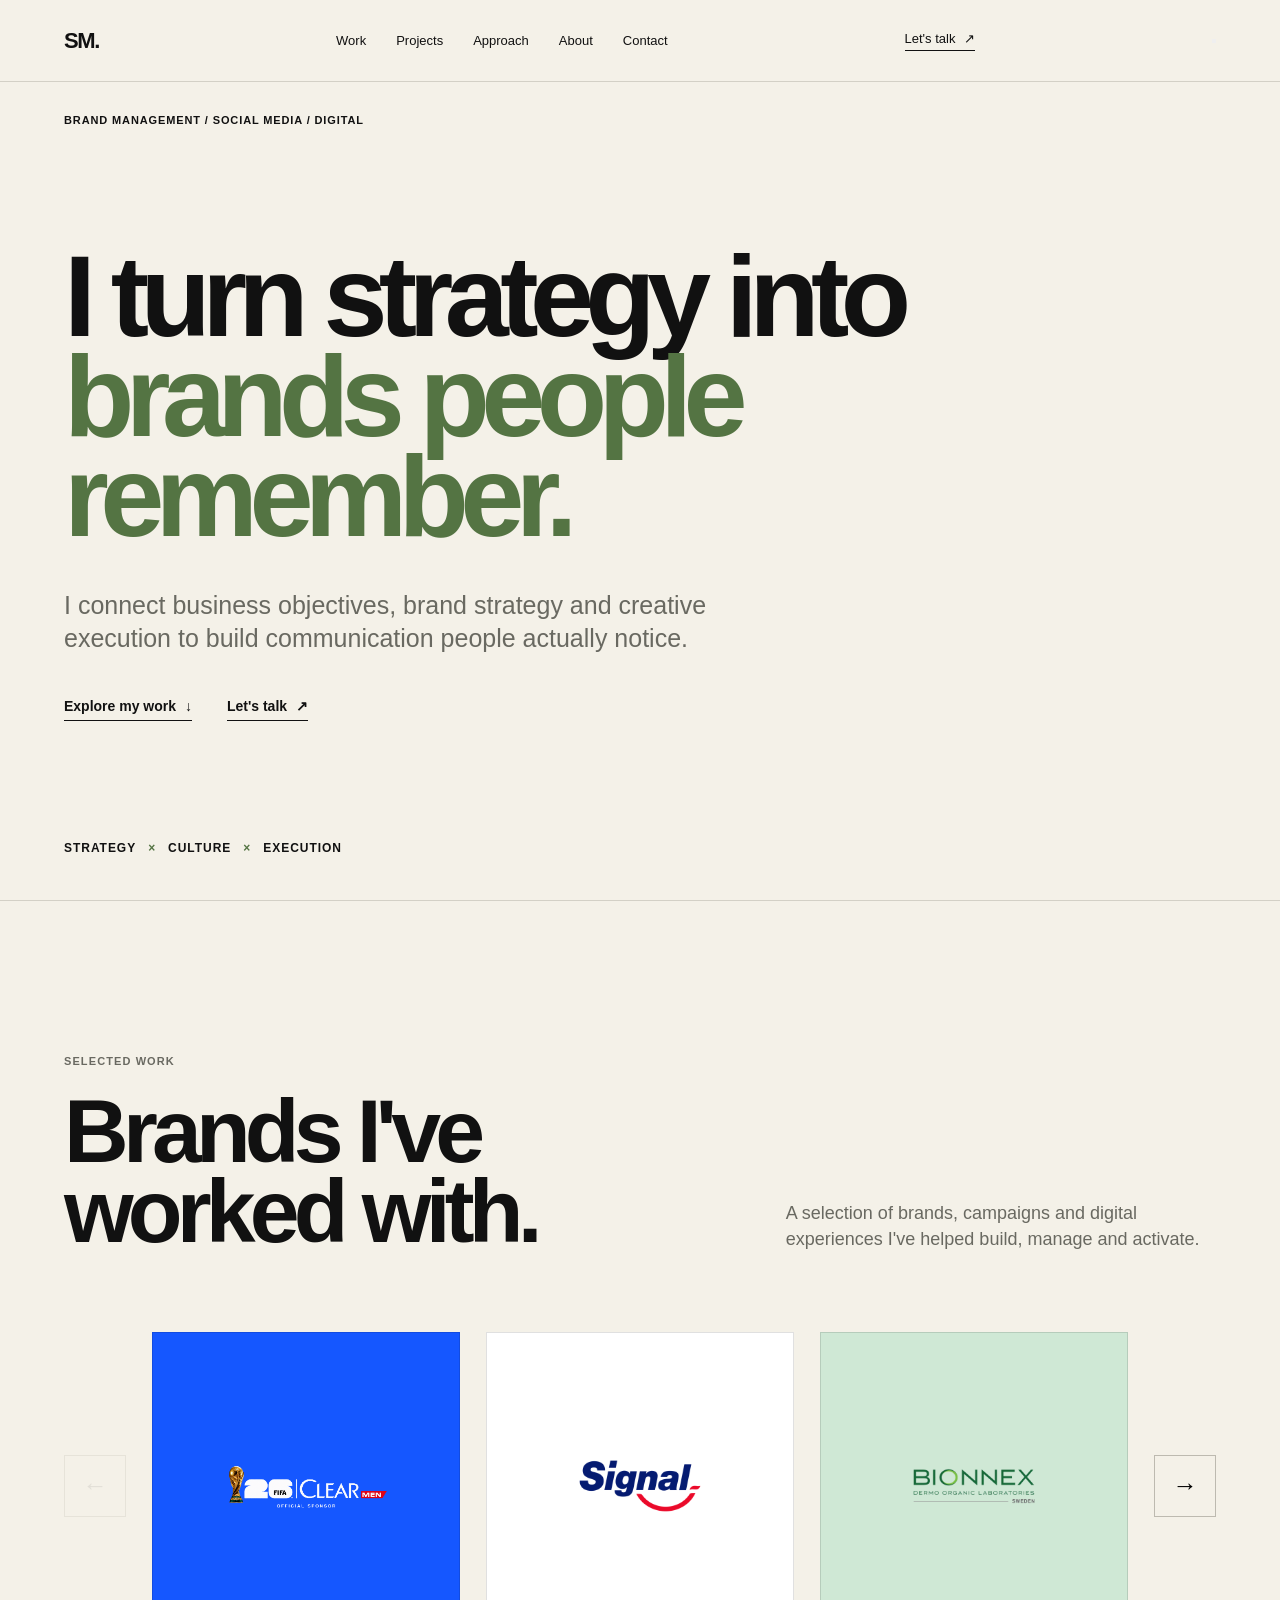
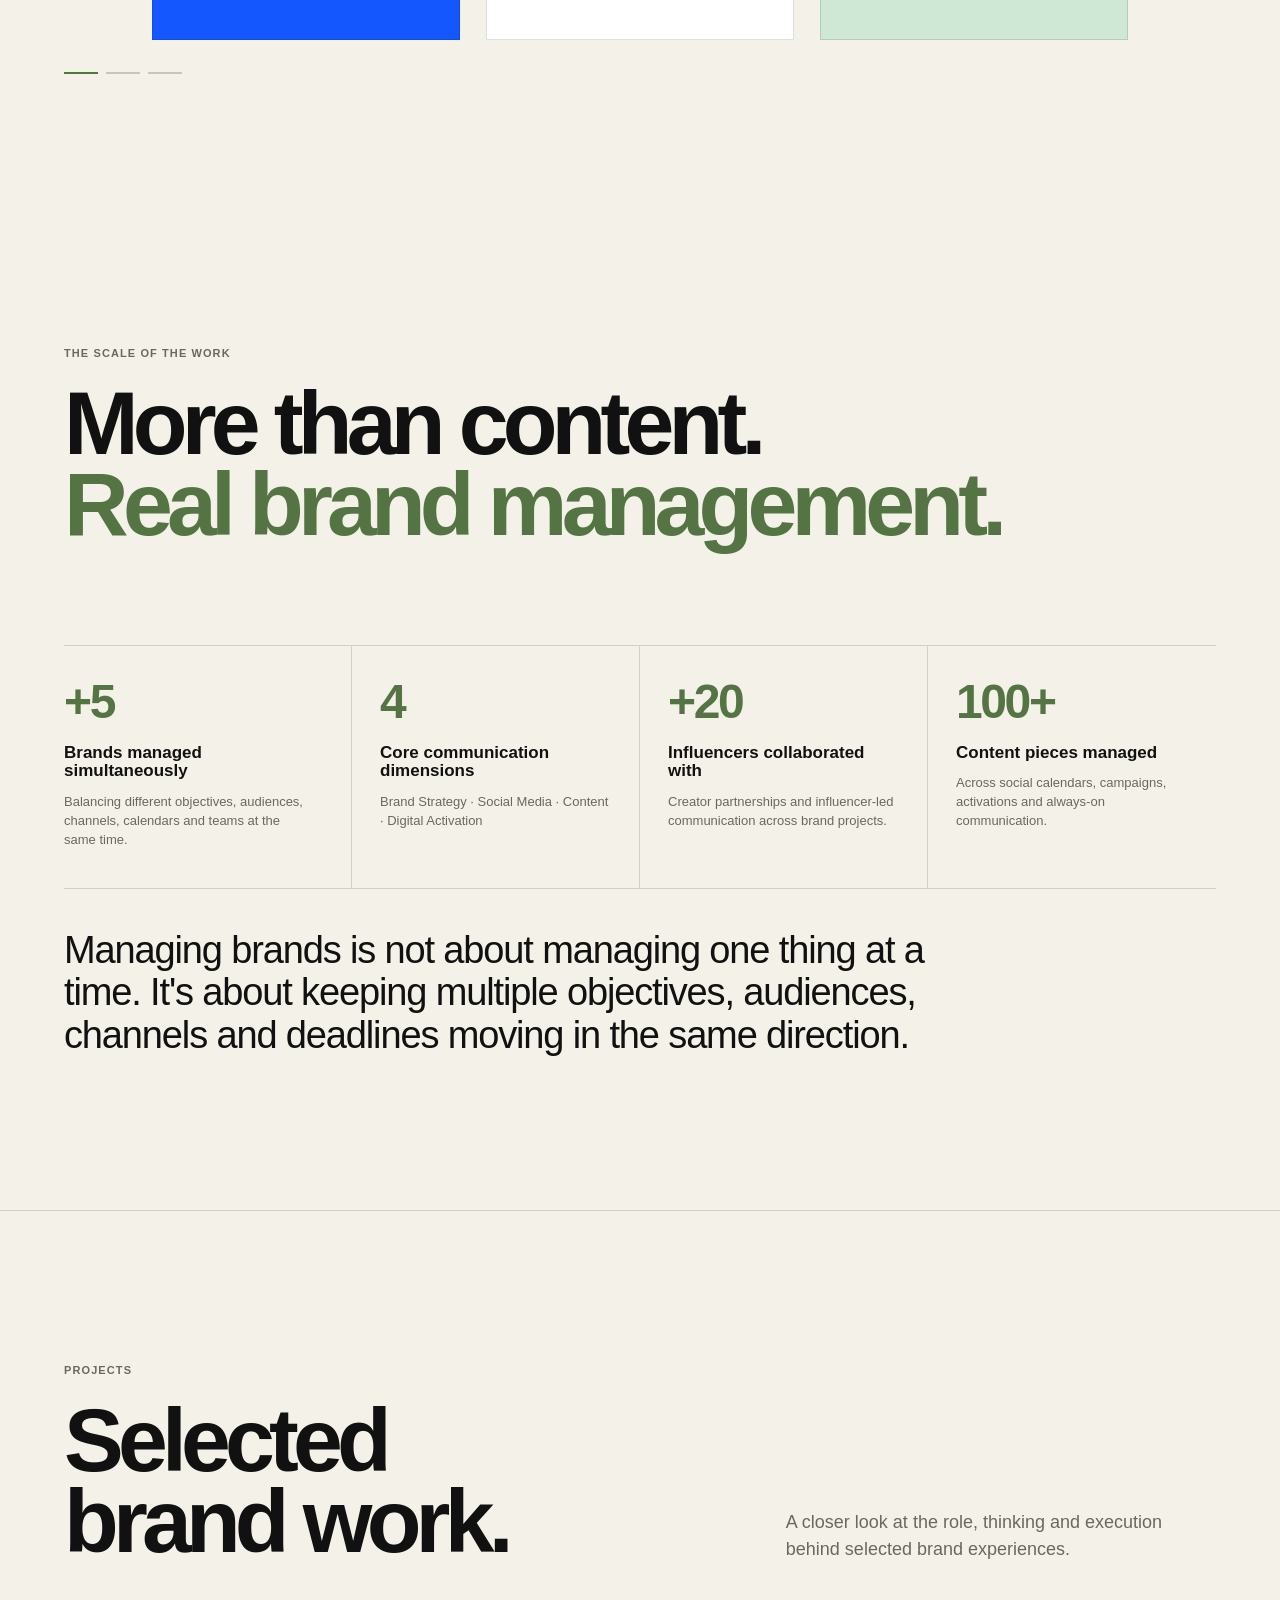
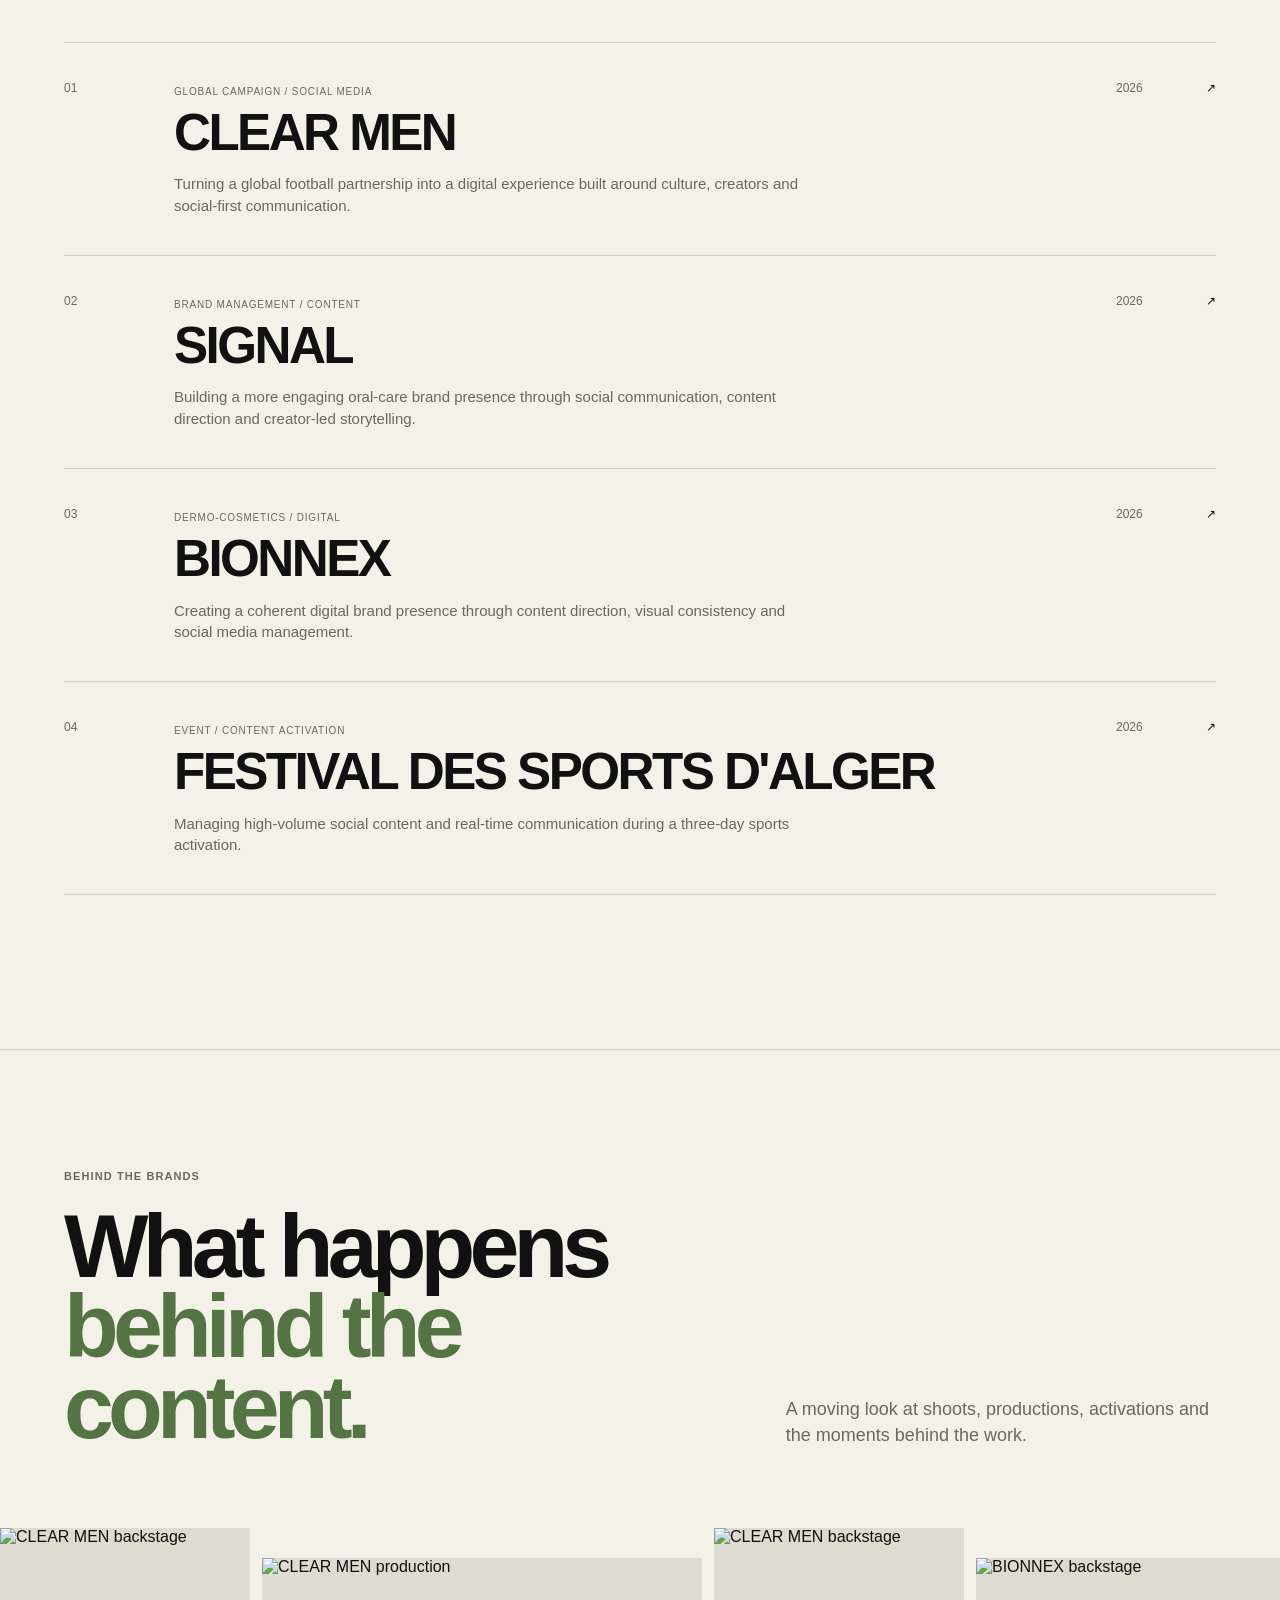
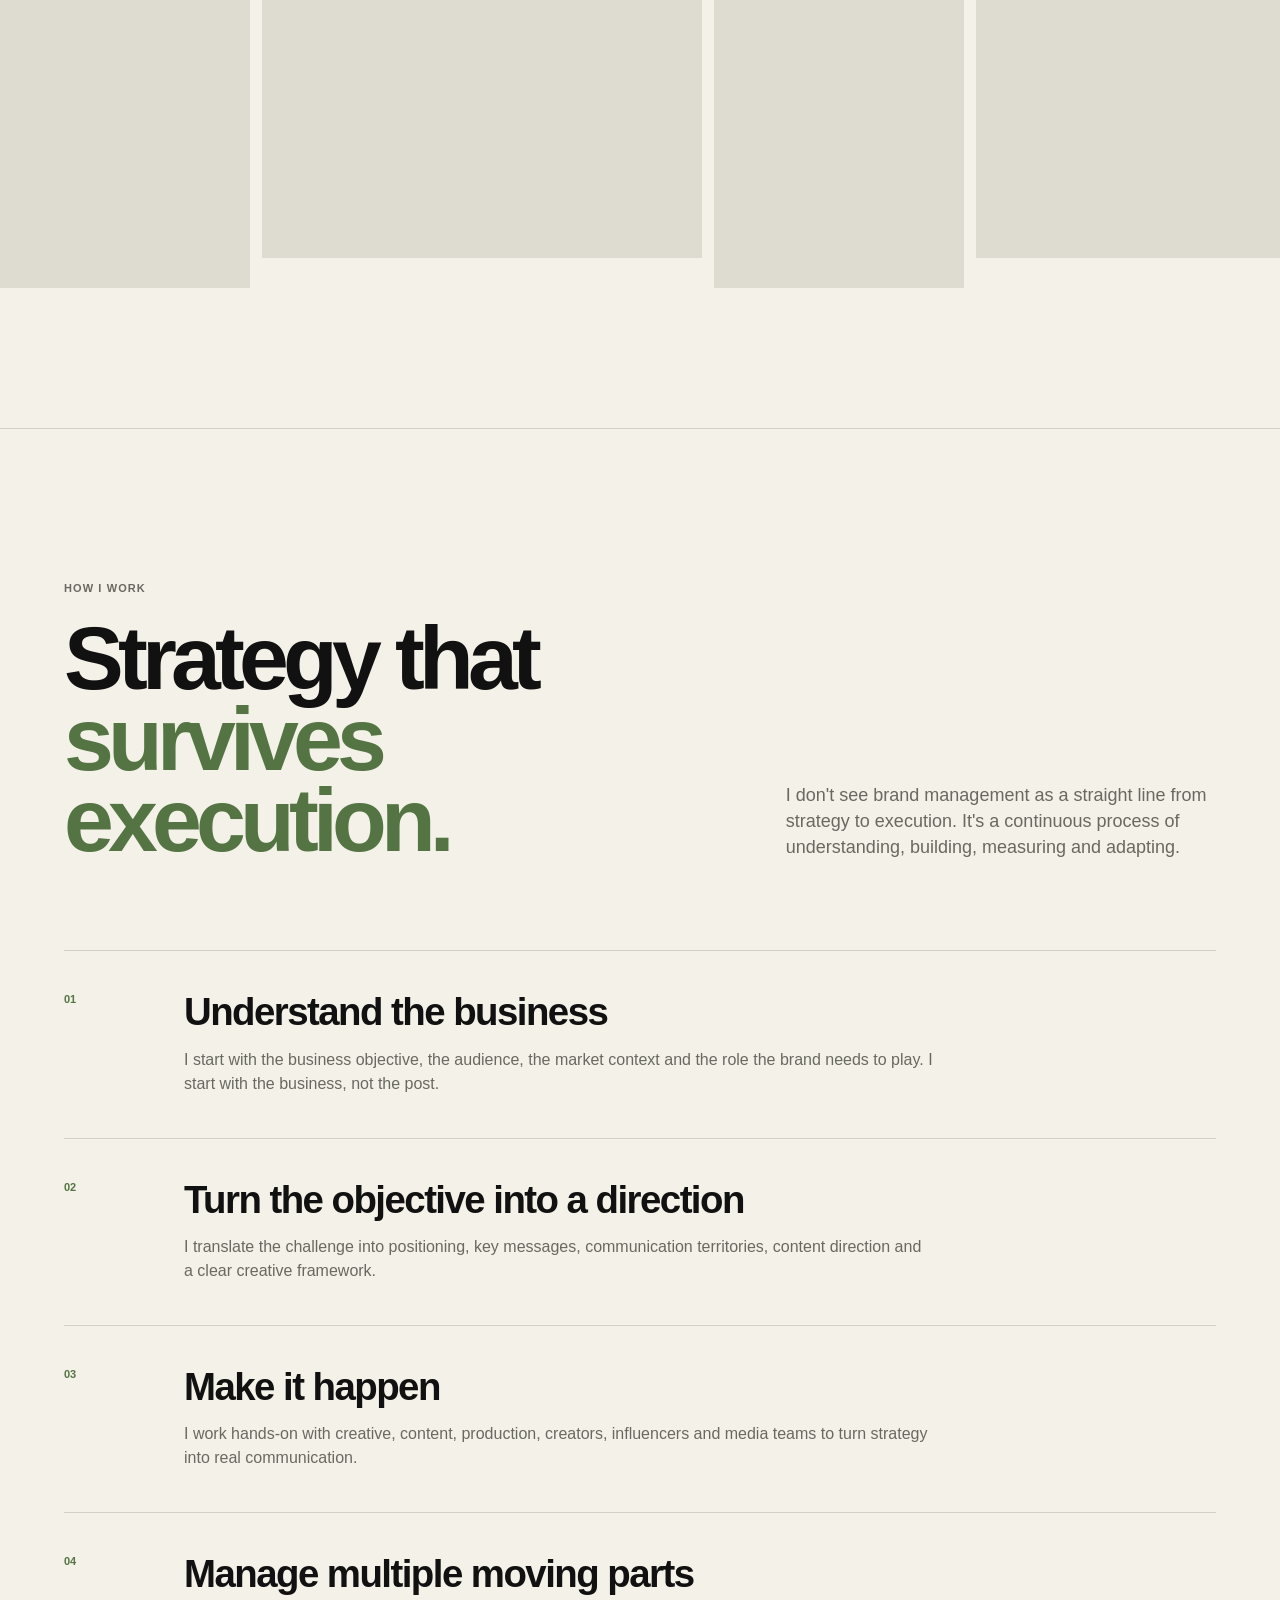
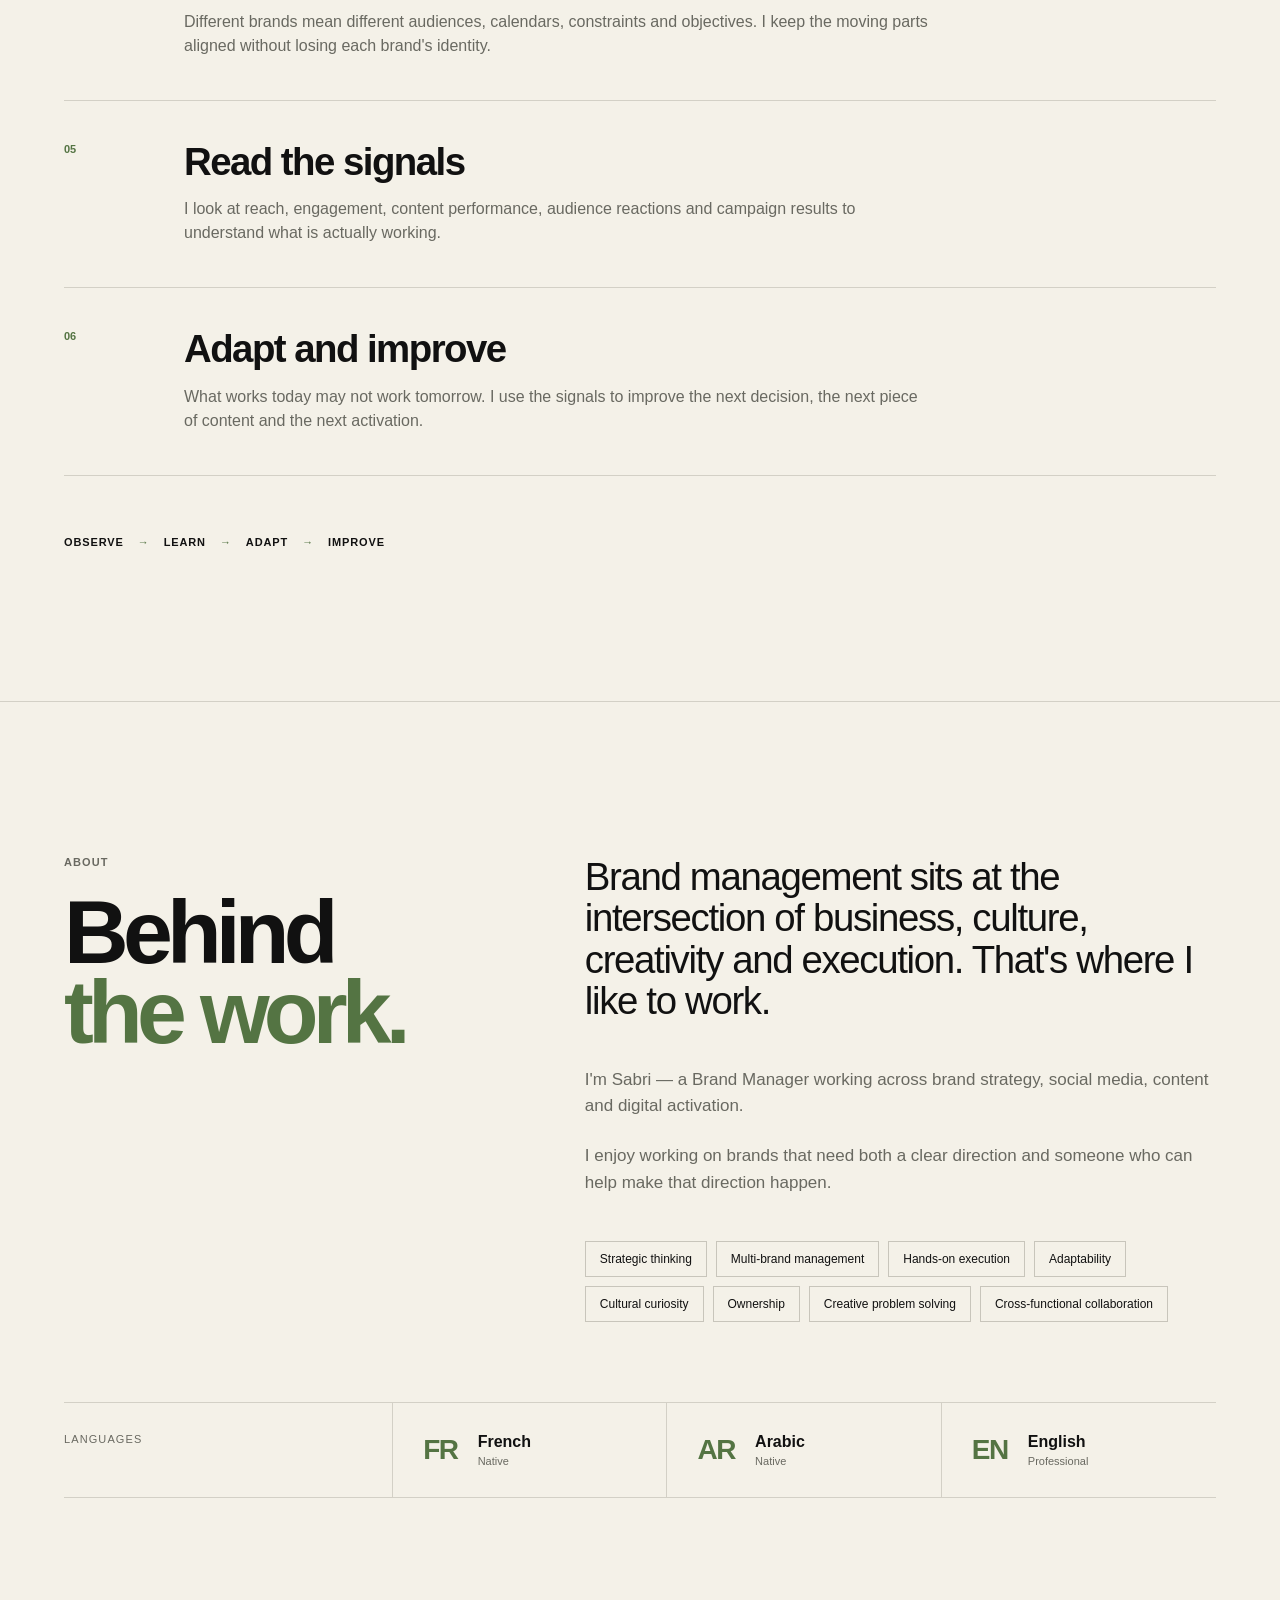
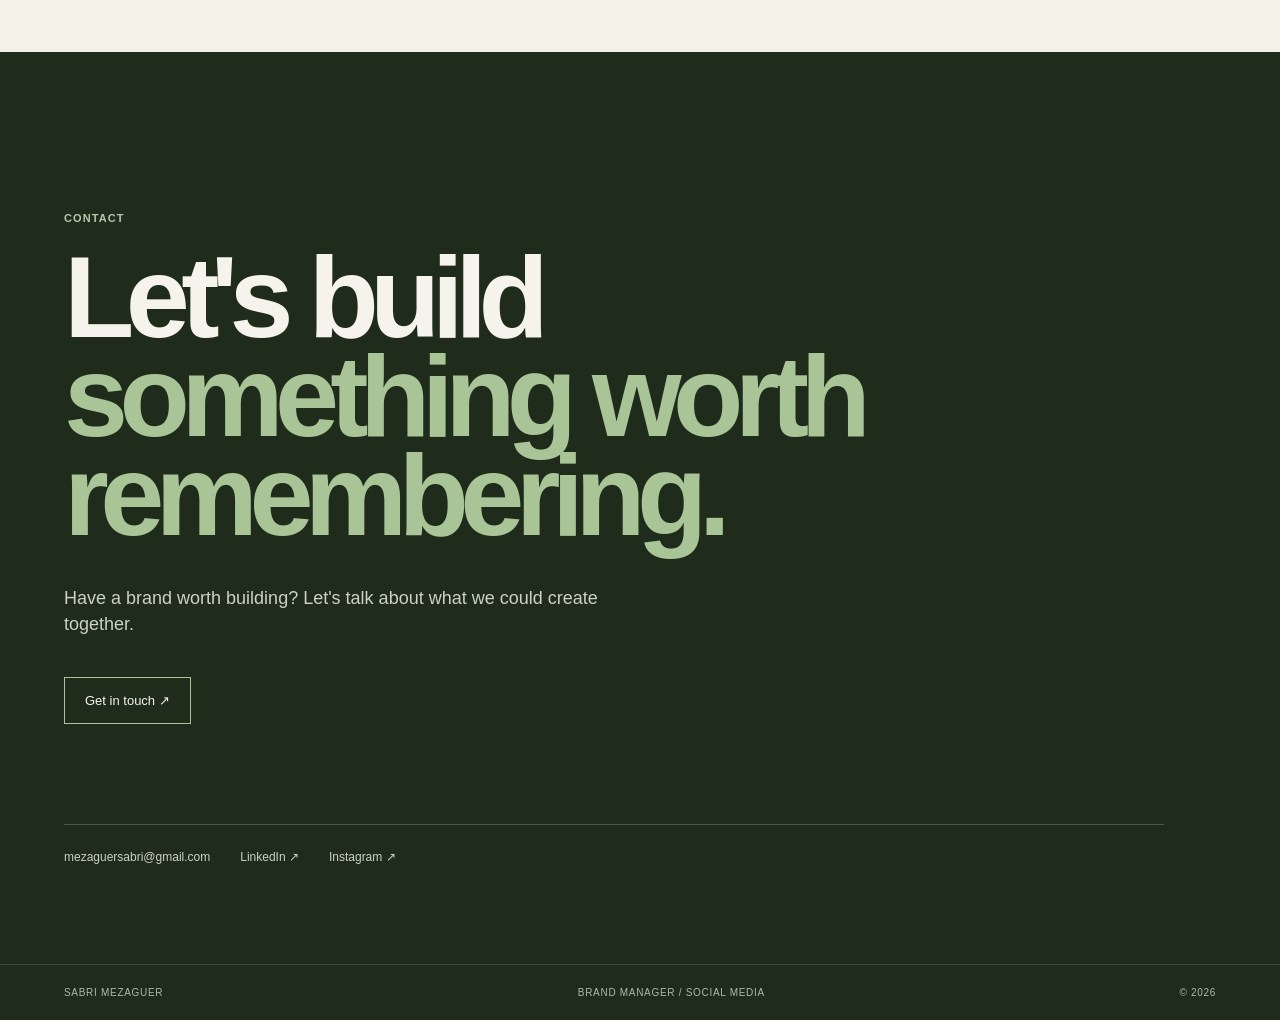
==== commit 84d44208: "Update index.html" ====
--- a/index.html
+++ b/index.html
@@ -1,5 +1,6 @@
 <!DOCTYPE html>
 <html lang="en">
+
 <head>
     <meta charset="UTF-8">
     <meta name="viewport" content="width=device-width, initial-scale=1.0">
@@ -11,860 +12,892 @@
         content="Sabri Mezaguer — Brand Manager working across brand strategy, social media, content and digital activation."
     >
 
+    <link rel="preconnect" href="https://fonts.googleapis.com">
+    <link rel="preconnect" href="https://fonts.gstatic.com" crossorigin>
+
+    <link
+        href="https://fonts.googleapis.com/css2?family=Archivo:wght@500;600;700;800;900&family=Inter:wght@400;500;600&display=swap"
+        rel="stylesheet"
+    >
+
     <link rel="stylesheet" href="style.css">
 </head>
 
 <body>
 
+<header class="site-header">
+
+    <a href="#top" class="logo-mark">SM.</a>
+
+    <nav class="main-nav">
+        <a href="#work">Work</a>
+        <a href="#projects">Projects</a>
+        <a href="#approach">Approach</a>
+        <a href="#about">About</a>
+        <a href="#contact">Contact</a>
+    </nav>
+
+    <a href="#contact" class="header-contact">
+        Let's talk <span>↗</span>
+    </a>
+
+    <button class="menu-toggle" aria-label="Open menu" aria-expanded="false">
+        <span></span>
+        <span></span>
+        <span></span>
+    </button>
+
+</header>
+
+
+<main id="top">
+
     <!-- =====================================================
-         HEADER
+         HERO
     ====================================================== -->
 
-    <header class="site-header">
-
-        <a href="#top" class="logo-mark">SM.</a>
-
-        <nav class="main-nav">
-            <a href="#work">Work</a>
-            <a href="#projects">Projects</a>
-            <a href="#approach">Approach</a>
-            <a href="#about">About</a>
-            <a href="#contact">Contact</a>
-        </nav>
-
-        <a href="#contact" class="header-contact">
-            Let's talk <span>↗</span>
-        </a>
-
-    </header>
-
-
-    <main id="top">
-
-
-        <!-- =================================================
-             HERO
-        ================================================== -->
-
-        <section class="hero">
-
-            <div class="hero-topline">
-                BRAND MANAGEMENT / SOCIAL MEDIA / DIGITAL
-            </div>
-
-            <div class="hero-content">
-
-                <h1>
-                    I turn strategy into
-                    <span>brands people remember.</span>
-                </h1>
+    <section class="hero">
+
+        <div class="hero-topline">
+            BRAND MANAGEMENT / SOCIAL MEDIA / DIGITAL
+        </div>
+
+        <div class="hero-content">
+
+            <h1>
+                I turn strategy into
+                <span>brands people remember.</span>
+            </h1>
+
+            <p>
+                I connect business objectives, brand strategy and
+                creative execution to build communication people
+                actually notice.
+            </p>
+
+            <div class="hero-actions">
+
+                <a href="#work" class="text-link">
+                    Explore my work <span>↓</span>
+                </a>
+
+                <a href="#contact" class="text-link">
+                    Let's talk <span>↗</span>
+                </a>
+
+            </div>
+
+        </div>
+
+        <div class="hero-bottom">
+            <span>STRATEGY</span>
+            <span>×</span>
+            <span>CULTURE</span>
+            <span>×</span>
+            <span>EXECUTION</span>
+        </div>
+
+    </section>
+
+
+    <!-- =====================================================
+         SELECTED WORK
+    ====================================================== -->
+
+    <section id="work" class="section selected-work">
+
+        <div class="section-heading">
+
+            <div>
+                <span class="eyebrow">Selected Work</span>
+
+                <h2>
+                    Brands I've<br>
+                    worked with.
+                </h2>
+            </div>
+
+            <p>
+                A selection of brands, campaigns and digital
+                experiences I've helped build, manage and activate.
+            </p>
+
+        </div>
+
+
+        <div class="brand-carousel">
+
+            <button
+                class="carousel-arrow carousel-prev"
+                aria-label="Previous brands"
+                type="button"
+            >
+                ←
+            </button>
+
+
+            <div class="carousel-window">
+
+                <div class="brands-track">
+                    <!-- Generated by JavaScript -->
+                </div>
+
+            </div>
+
+
+            <button
+                class="carousel-arrow carousel-next"
+                aria-label="Next brands"
+                type="button"
+            >
+                →
+            </button>
+
+        </div>
+
+
+        <div class="carousel-progress">
+            <span class="progress-line active"></span>
+            <span class="progress-line"></span>
+            <span class="progress-line"></span>
+        </div>
+
+    </section>
+
+
+    <!-- =====================================================
+         SCALE OF WORK
+    ====================================================== -->
+
+    <section class="section scale-section">
+
+        <div class="scale-heading">
+
+            <span class="eyebrow">
+                The scale of the work
+            </span>
+
+            <h2>
+                More than content.<br>
+                <span>Real brand management.</span>
+            </h2>
+
+        </div>
+
+
+        <div class="kpi-grid">
+
+            <article class="kpi-item">
+                <strong>+5</strong>
+
+                <h3>
+                    Brands managed simultaneously
+                </h3>
 
                 <p>
-                    I connect business objectives, brand strategy and
-                    creative execution to build communication people
-                    actually notice.
+                    Balancing different objectives, audiences,
+                    channels, calendars and teams at the same time.
                 </p>
-
-                <div class="hero-actions">
-
-                    <a href="#work" class="text-link">
-                        Explore my work <span>↓</span>
-                    </a>
-
-                    <a href="#contact" class="text-link">
-                        Let's talk <span>↗</span>
-                    </a>
-
-                </div>
-
-            </div>
-
-            <div class="hero-bottom">
-
-                <span>STRATEGY</span>
-                <span>×</span>
-                <span>CULTURE</span>
-                <span>×</span>
-                <span>EXECUTION</span>
-
-            </div>
-
-        </section>
-
-
-        <!-- =================================================
-             SELECTED WORK
-        ================================================== -->
-
-        <section id="work" class="section selected-work">
-
-            <div class="section-heading">
+            </article>
+
+
+            <article class="kpi-item">
+
+                <strong>4</strong>
+
+                <h3>
+                    Core communication dimensions
+                </h3>
+
+                <p>
+                    Brand Strategy · Social Media · Content ·
+                    Digital Activation
+                </p>
+
+            </article>
+
+
+            <article class="kpi-item">
+
+                <strong>+20</strong>
+
+                <h3>
+                    Influencers collaborated with
+                </h3>
+
+                <p>
+                    Creator partnerships and influencer-led
+                    communication across brand projects.
+                </p>
+
+            </article>
+
+
+            <article class="kpi-item">
+
+                <strong>100+</strong>
+
+                <h3>
+                    Content pieces managed
+                </h3>
+
+                <p>
+                    Across social calendars, campaigns,
+                    activations and always-on communication.
+                </p>
+
+            </article>
+
+        </div>
+
+
+        <div class="scale-statement">
+
+            <p>
+                Managing brands is not about managing one thing
+                at a time. It's about keeping multiple objectives,
+                audiences, channels and deadlines moving in the
+                same direction.
+            </p>
+
+        </div>
+
+    </section>
+
+
+    <!-- =====================================================
+         PROJECTS
+    ====================================================== -->
+
+    <section id="projects" class="section projects-section">
+
+        <div class="section-heading">
+
+            <div>
+
+                <span class="eyebrow">
+                    Projects
+                </span>
+
+                <h2>
+                    Selected<br>
+                    brand work.
+                </h2>
+
+            </div>
+
+            <p>
+                A closer look at the role, thinking and execution
+                behind selected brand experiences.
+            </p>
+
+        </div>
+
+
+        <div class="projects-list">
+
+
+            <article class="project-row">
+
+                <div class="project-number">
+                    01
+                </div>
+
+                <div class="project-main">
+
+                    <span class="project-category">
+                        GLOBAL CAMPAIGN / SOCIAL MEDIA
+                    </span>
+
+                    <h3>
+                        CLEAR MEN
+                    </h3>
+
+                    <p>
+                        Turning a global football partnership into
+                        a digital experience built around culture,
+                        creators and social-first communication.
+                    </p>
+
+                </div>
+
+                <div class="project-meta">
+                    2026
+                    <span>↗</span>
+                </div>
+
+            </article>
+
+
+            <article class="project-row">
+
+                <div class="project-number">
+                    02
+                </div>
+
+                <div class="project-main">
+
+                    <span class="project-category">
+                        BRAND MANAGEMENT / CONTENT
+                    </span>
+
+                    <h3>
+                        SIGNAL
+                    </h3>
+
+                    <p>
+                        Building a more engaging oral-care brand
+                        presence through social communication,
+                        content direction and creator-led storytelling.
+                    </p>
+
+                </div>
+
+                <div class="project-meta">
+                    2026
+                    <span>↗</span>
+                </div>
+
+            </article>
+
+
+            <article class="project-row">
+
+                <div class="project-number">
+                    03
+                </div>
+
+                <div class="project-main">
+
+                    <span class="project-category">
+                        DERMO-COSMETICS / DIGITAL
+                    </span>
+
+                    <h3>
+                        BIONNEX
+                    </h3>
+
+                    <p>
+                        Creating a coherent digital brand presence
+                        through content direction, visual consistency
+                        and social media management.
+                    </p>
+
+                </div>
+
+                <div class="project-meta">
+                    2026
+                    <span>↗</span>
+                </div>
+
+            </article>
+
+
+            <article class="project-row">
+
+                <div class="project-number">
+                    04
+                </div>
+
+                <div class="project-main">
+
+                    <span class="project-category">
+                        EVENT / CONTENT ACTIVATION
+                    </span>
+
+                    <h3>
+                        FESTIVAL DES SPORTS D'ALGER
+                    </h3>
+
+                    <p>
+                        Managing high-volume social content and
+                        real-time communication during a three-day
+                        sports activation.
+                    </p>
+
+                </div>
+
+                <div class="project-meta">
+                    2026
+                    <span>↗</span>
+                </div>
+
+            </article>
+
+        </div>
+
+    </section>
+
+
+    <!-- =====================================================
+         BEHIND THE BRANDS
+    ====================================================== -->
+
+    <section class="behind-section">
+
+        <div class="behind-heading">
+
+            <div>
+
+                <span class="eyebrow">
+                    Behind the Brands
+                </span>
+
+                <h2>
+                    What happens<br>
+                    <span>behind the content.</span>
+                </h2>
+
+            </div>
+
+            <p>
+                A moving look at shoots, productions, activations
+                and the moments behind the work.
+            </p>
+
+        </div>
+
+
+        <div class="behind-marquee">
+
+            <div class="behind-track">
+
+                <div class="behind-image tall">
+                    <img
+                        src="assets/images/behind/clear-01.jpg"
+                        alt="CLEAR MEN backstage"
+                    >
+                </div>
+
+                <div class="behind-image wide">
+                    <img
+                        src="assets/images/behind/clear-02.jpg"
+                        alt="CLEAR MEN production"
+                    >
+                </div>
+
+                <div class="behind-image tall">
+                    <img
+                        src="assets/images/behind/clear-03.jpg"
+                        alt="CLEAR MEN backstage"
+                    >
+                </div>
+
+
+                <div class="behind-image wide">
+                    <img
+                        src="assets/images/behind/bionnex-01.jpg"
+                        alt="BIONNEX backstage"
+                    >
+                </div>
+
+                <div class="behind-image tall">
+                    <img
+                        src="assets/images/behind/bionnex-02.jpg"
+                        alt="BIONNEX production"
+                    >
+                </div>
+
+                <div class="behind-image wide">
+                    <img
+                        src="assets/images/behind/bionnex-03.jpg"
+                        alt="BIONNEX backstage"
+                    >
+                </div>
+
+
+                <div class="behind-image tall">
+                    <img
+                        src="assets/images/behind/festival-01.jpg"
+                        alt="Festival des Sports d'Alger backstage"
+                    >
+                </div>
+
+            </div>
+
+        </div>
+
+    </section>
+
+
+    <!-- =====================================================
+         APPROACH
+    ====================================================== -->
+
+    <section id="approach" class="section approach-section">
+
+        <div class="section-heading">
+
+            <div>
+
+                <span class="eyebrow">
+                    How I Work
+                </span>
+
+                <h2>
+                    Strategy that<br>
+                    <span>survives execution.</span>
+                </h2>
+
+            </div>
+
+            <p>
+                I don't see brand management as a straight line
+                from strategy to execution. It's a continuous
+                process of understanding, building, measuring
+                and adapting.
+            </p>
+
+        </div>
+
+
+        <div class="approach-list">
+
+
+            <article class="approach-step">
+
+                <span class="step-number">
+                    01
+                </span>
 
                 <div>
-                    <span class="eyebrow">Selected Work</span>
-
-                    <h2>
-                        Brands I've<br>
-                        worked with.
-                    </h2>
-                </div>
-
-                <p>
-                    A selection of brands, campaigns and digital
-                    experiences I've helped build, manage and activate.
-                </p>
-
-            </div>
-
-
-            <div class="brand-carousel">
-
-                <button
-                    class="carousel-arrow carousel-prev"
-                    aria-label="Previous brands"
+
+                    <h3>
+                        Understand the business
+                    </h3>
+
+                    <p>
+                        I start with the business objective,
+                        the audience, the market context and
+                        the role the brand needs to play.
+                        I start with the business, not the post.
+                    </p>
+
+                </div>
+
+            </article>
+
+
+            <article class="approach-step">
+
+                <span class="step-number">
+                    02
+                </span>
+
+                <div>
+
+                    <h3>
+                        Turn the objective into a direction
+                    </h3>
+
+                    <p>
+                        I translate the challenge into positioning,
+                        key messages, communication territories,
+                        content direction and a clear creative
+                        framework.
+                    </p>
+
+                </div>
+
+            </article>
+
+
+            <article class="approach-step">
+
+                <span class="step-number">
+                    03
+                </span>
+
+                <div>
+
+                    <h3>
+                        Make it happen
+                    </h3>
+
+                    <p>
+                        I work hands-on with creative, content,
+                        production, creators, influencers and
+                        media teams to turn strategy into
+                        real communication.
+                    </p>
+
+                </div>
+
+            </article>
+
+
+            <article class="approach-step">
+
+                <span class="step-number">
+                    04
+                </span>
+
+                <div>
+
+                    <h3>
+                        Manage multiple moving parts
+                    </h3>
+
+                    <p>
+                        Different brands mean different audiences,
+                        calendars, constraints and objectives.
+                        I keep the moving parts aligned without
+                        losing each brand's identity.
+                    </p>
+
+                </div>
+
+            </article>
+
+
+            <article class="approach-step">
+
+                <span class="step-number">
+                    05
+                </span>
+
+                <div>
+
+                    <h3>
+                        Read the signals
+                    </h3>
+
+                    <p>
+                        I look at reach, engagement, content
+                        performance, audience reactions and
+                        campaign results to understand what
+                        is actually working.
+                    </p>
+
+                </div>
+
+            </article>
+
+
+            <article class="approach-step">
+
+                <span class="step-number">
+                    06
+                </span>
+
+                <div>
+
+                    <h3>
+                        Adapt and improve
+                    </h3>
+
+                    <p>
+                        What works today may not work tomorrow.
+                        I use the signals to improve the next
+                        decision, the next piece of content and
+                        the next activation.
+                    </p>
+
+                </div>
+
+            </article>
+
+        </div>
+
+
+        <div class="approach-loop">
+
+            <span>OBSERVE</span>
+            <span>→</span>
+            <span>LEARN</span>
+            <span>→</span>
+            <span>ADAPT</span>
+            <span>→</span>
+            <span>IMPROVE</span>
+
+        </div>
+
+    </section>
+
+
+    <!-- =====================================================
+         ABOUT
+    ====================================================== -->
+
+    <section id="about" class="section about-section">
+
+        <div class="about-intro">
+
+            <span class="eyebrow">
+                About
+            </span>
+
+            <h2>
+                Behind<br>
+                <span>the work.</span>
+            </h2>
+
+        </div>
+
+
+        <div class="about-content">
+
+            <p class="about-lead">
+                Brand management sits at the intersection of
+                business, culture, creativity and execution.
+                That's where I like to work.
+            </p>
+
+            <p>
+                I'm Sabri — a Brand Manager working across brand
+                strategy, social media, content and digital
+                activation.
+            </p>
+
+            <p>
+                I enjoy working on brands that need both a clear
+                direction and someone who can help make that
+                direction happen.
+            </p>
+
+
+            <div class="qualities">
+
+                <span>Strategic thinking</span>
+                <span>Multi-brand management</span>
+                <span>Hands-on execution</span>
+                <span>Adaptability</span>
+                <span>Cultural curiosity</span>
+                <span>Ownership</span>
+                <span>Creative problem solving</span>
+                <span>Cross-functional collaboration</span>
+
+            </div>
+
+        </div>
+
+
+        <div class="languages">
+
+            <div class="language-heading">
+                Languages
+            </div>
+
+
+            <div class="language-item">
+
+                <strong>FR</strong>
+
+                <div>
+                    <h3>French</h3>
+                    <span>Native</span>
+                </div>
+
+            </div>
+
+
+            <div class="language-item">
+
+                <strong>AR</strong>
+
+                <div>
+                    <h3>Arabic</h3>
+                    <span>Native</span>
+                </div>
+
+            </div>
+
+
+            <div class="language-item">
+
+                <strong>EN</strong>
+
+                <div>
+                    <h3>English</h3>
+                    <span>Professional</span>
+                </div>
+
+            </div>
+
+        </div>
+
+    </section>
+
+
+    <!-- =====================================================
+         CONTACT
+    ====================================================== -->
+
+    <section id="contact" class="contact-section">
+
+        <div class="contact-inner">
+
+            <span class="eyebrow">
+                Contact
+            </span>
+
+            <h2>
+                Let's build<br>
+                <span>something worth remembering.</span>
+            </h2>
+
+            <p>
+                Have a brand worth building?
+                Let's talk about what we could create together.
+            </p>
+
+            <a
+                href="mailto:mezaguersabri@gmail.com"
+                class="contact-button"
+            >
+                Get in touch ↗
+            </a>
+
+
+            <div class="contact-details">
+
+                <a href="mailto:mezaguersabri@gmail.com">
+                    mezaguersabri@gmail.com
+                </a>
+
+                <a
+                    href="https://www.linkedin.com/in/sabri-mezaguer/"
+                    target="_blank"
+                    rel="noopener"
                 >
-                    ←
-                </button>
-
-
-                <div class="carousel-window">
-
-                    <div class="brands-track">
-
-                        <!-- Generated by JavaScript -->
-
-                    </div>
-
-                </div>
-
-
-                <button
-                    class="carousel-arrow carousel-next"
-                    aria-label="Next brands"
+                    LinkedIn ↗
+                </a>
+
+                <a
+                    href="https://www.instagram.com/sabriii_mezaguer/"
+                    target="_blank"
+                    rel="noopener"
                 >
-                    →
-                </button>
-
-            </div>
-
-
-            <div class="carousel-progress">
-
-                <span class="progress-line active"></span>
-                <span class="progress-line"></span>
-                <span class="progress-line"></span>
-
-            </div>
-
-        </section>
-
-
-        <!-- =================================================
-             SCALE OF WORK / KPI
-        ================================================== -->
-
-        <section class="section scale-section">
-
-            <div class="scale-heading">
-
-                <span class="eyebrow">The scale of the work</span>
-
-                <h2>
-                    More than content.<br>
-                    <span>Real brand management.</span>
-                </h2>
-
-            </div>
-
-
-            <div class="kpi-grid">
-
-                <article class="kpi-item">
-
-                    <strong>+5</strong>
-
-                    <h3>
-                        Brands managed simultaneously
-                    </h3>
-
-                    <p>
-                        Balancing different objectives, audiences,
-                        channels, calendars and teams at the same time.
-                    </p>
-
-                </article>
-
-
-                <article class="kpi-item">
-
-                    <strong>4</strong>
-
-                    <h3>
-                        Core communication dimensions
-                    </h3>
-
-                    <p>
-                        Brand Strategy · Social Media · Content ·
-                        Digital Activation
-                    </p>
-
-                </article>
-
-
-                <article class="kpi-item">
-
-                    <strong>+20</strong>
-
-                    <h3>
-                        Influencers collaborated with
-                    </h3>
-
-                    <p>
-                        Creator partnerships and influencer-led
-                        communication across brand projects.
-                    </p>
-
-                </article>
-
-
-                <article class="kpi-item">
-
-                    <strong>100+</strong>
-
-                    <h3>
-                        Content pieces managed
-                    </h3>
-
-                    <p>
-                        Across social calendars, campaigns,
-                        activations and always-on communication.
-                    </p>
-
-                </article>
-
-            </div>
-
-
-            <div class="scale-statement">
-
-                <p>
-                    Managing brands is not about managing one thing
-                    at a time. It's about keeping multiple objectives,
-                    audiences, channels and deadlines moving in the
-                    same direction.
-                </p>
-
-            </div>
-
-        </section>
-
-
-        <!-- =================================================
-             PROJECTS
-        ================================================== -->
-
-        <section id="projects" class="section projects-section">
-
-            <div class="section-heading">
-
-                <div>
-                    <span class="eyebrow">Projects</span>
-
-                    <h2>
-                        Selected<br>
-                        brand work.
-                    </h2>
-                </div>
-
-                <p>
-                    A closer look at the role, thinking and execution
-                    behind selected brand experiences.
-                </p>
-
-            </div>
-
-
-            <div class="projects-list">
-
-
-                <article class="project-row">
-
-                    <div class="project-number">01</div>
-
-                    <div class="project-main">
-
-                        <span class="project-category">
-                            GLOBAL CAMPAIGN / SOCIAL MEDIA
-                        </span>
-
-                        <h3>
-                            CLEAR MEN
-                        </h3>
-
-                        <p>
-                            Turning a global football partnership into
-                            a digital experience built around culture,
-                            creators and social-first communication.
-                        </p>
-
-                    </div>
-
-                    <div class="project-meta">
-                        2026
-                        <span>↗</span>
-                    </div>
-
-                </article>
-
-
-                <article class="project-row">
-
-                    <div class="project-number">02</div>
-
-                    <div class="project-main">
-
-                        <span class="project-category">
-                            BRAND MANAGEMENT / CONTENT
-                        </span>
-
-                        <h3>
-                            SIGNAL
-                        </h3>
-
-                        <p>
-                            Building a more engaging oral-care brand
-                            presence through social communication,
-                            content direction and creator-led storytelling.
-                        </p>
-
-                    </div>
-
-                    <div class="project-meta">
-                        2026
-                        <span>↗</span>
-                    </div>
-
-                </article>
-
-
-                <article class="project-row">
-
-                    <div class="project-number">03</div>
-
-                    <div class="project-main">
-
-                        <span class="project-category">
-                            DERMO-COSMETICS / DIGITAL
-                        </span>
-
-                        <h3>
-                            BIONNEX
-                        </h3>
-
-                        <p>
-                            Creating a coherent digital brand presence
-                            through content direction, visual consistency
-                            and social media management.
-                        </p>
-
-                    </div>
-
-                    <div class="project-meta">
-                        2026
-                        <span>↗</span>
-                    </div>
-
-                </article>
-
-
-                <article class="project-row">
-
-                    <div class="project-number">04</div>
-
-                    <div class="project-main">
-
-                        <span class="project-category">
-                            EVENT / CONTENT ACTIVATION
-                        </span>
-
-                        <h3>
-                            FESTIVAL DES SPORTS D'ALGER
-                        </h3>
-
-                        <p>
-                            Managing high-volume social content and
-                            real-time communication during a three-day
-                            sports activation.
-                        </p>
-
-                    </div>
-
-                    <div class="project-meta">
-                        2026
-                        <span>↗</span>
-                    </div>
-
-                </article>
-
-            </div>
-
-        </section>
-
-
-        <!-- =================================================
-             BEHIND THE BRANDS
-        ================================================== -->
-
-        <section class="behind-section">
-
-            <div class="behind-heading">
-
-                <div>
-                    <span class="eyebrow">Behind the Brands</span>
-
-                    <h2>
-                        What happens<br>
-                        <span>behind the content.</span>
-                    </h2>
-                </div>
-
-                <p>
-                    A moving look at shoots, productions, activations
-                    and the moments behind the work.
-                </p>
-
-            </div>
-
-
-            <div class="behind-marquee">
-
-                <div class="behind-track">
-
-                    <!-- CLEAR -->
-                    <div class="behind-image tall">
-                        <img
-                            src="assets/images/behind/clear-01.jpg"
-                            alt="CLEAR MEN backstage"
-                        >
-                    </div>
-
-                    <div class="behind-image wide">
-                        <img
-                            src="assets/images/behind/clear-02.jpg"
-                            alt="CLEAR MEN production"
-                        >
-                    </div>
-
-                    <div class="behind-image tall">
-                        <img
-                            src="assets/images/behind/clear-03.jpg"
-                            alt="CLEAR MEN backstage"
-                        >
-                    </div>
-
-
-                    <!-- BIONNEX -->
-                    <div class="behind-image wide">
-                        <img
-                            src="assets/images/behind/bionnex-01.jpg"
-                            alt="BIONNEX backstage"
-                        >
-                    </div>
-
-                    <div class="behind-image tall">
-                        <img
-                            src="assets/images/behind/bionnex-02.jpg"
-                            alt="BIONNEX production"
-                        >
-                    </div>
-
-                    <div class="behind-image wide">
-                        <img
-                            src="assets/images/behind/bionnex-03.jpg"
-                            alt="BIONNEX backstage"
-                        >
-                    </div>
-
-
-                    <!-- FESTIVAL -->
-                    <div class="behind-image tall">
-                        <img
-                            src="assets/images/behind/festival-01.jpg"
-                            alt="Festival des Sports d'Alger backstage"
-                        >
-                    </div>
-
-                </div>
-
-            </div>
-
-        </section>
-
-
-        <!-- =================================================
-             APPROACH
-        ================================================== -->
-
-        <section id="approach" class="section approach-section">
-
-            <div class="section-heading">
-
-                <div>
-                    <span class="eyebrow">How I Work</span>
-
-                    <h2>
-                        Strategy that<br>
-                        <span>survives execution.</span>
-                    </h2>
-                </div>
-
-                <p>
-                    I don't see brand management as a straight line
-                    from strategy to execution. It's a continuous
-                    process of understanding, building, measuring
-                    and adapting.
-                </p>
-
-            </div>
-
-
-            <div class="approach-list">
-
-
-                <article class="approach-step">
-
-                    <span class="step-number">01</span>
-
-                    <div>
-
-                        <h3>
-                            Understand the business
-                        </h3>
-
-                        <p>
-                            I start with the business objective,
-                            the audience, the market context and
-                            the role the brand needs to play.
-                            I start with the business, not the post.
-                        </p>
-
-                    </div>
-
-                </article>
-
-
-                <article class="approach-step">
-
-                    <span class="step-number">02</span>
-
-                    <div>
-
-                        <h3>
-                            Turn the objective into a direction
-                        </h3>
-
-                        <p>
-                            I translate the challenge into positioning,
-                            key messages, communication territories,
-                            content direction and a clear creative
-                            framework.
-                        </p>
-
-                    </div>
-
-                </article>
-
-
-                <article class="approach-step">
-
-                    <span class="step-number">03</span>
-
-                    <div>
-
-                        <h3>
-                            Make it happen
-                        </h3>
-
-                        <p>
-                            I work hands-on with creative, content,
-                            production, creators, influencers and
-                            media teams to turn strategy into
-                            real communication.
-                        </p>
-
-                    </div>
-
-                </article>
-
-
-                <article class="approach-step">
-
-                    <span class="step-number">04</span>
-
-                    <div>
-
-                        <h3>
-                            Manage multiple moving parts
-                        </h3>
-
-                        <p>
-                            Different brands mean different audiences,
-                            calendars, constraints and objectives.
-                            I keep the moving parts aligned without
-                            losing each brand's identity.
-                        </p>
-
-                    </div>
-
-                </article>
-
-
-                <article class="approach-step">
-
-                    <span class="step-number">05</span>
-
-                    <div>
-
-                        <h3>
-                            Read the signals
-                        </h3>
-
-                        <p>
-                            I look at reach, engagement, content
-                            performance, audience reactions and
-                            campaign results to understand what
-                            is actually working.
-                        </p>
-
-                    </div>
-
-                </article>
-
-
-                <article class="approach-step">
-
-                    <span class="step-number">06</span>
-
-                    <div>
-
-                        <h3>
-                            Adapt and improve
-                        </h3>
-
-                        <p>
-                            What works today may not work tomorrow.
-                            I use the signals to improve the next
-                            decision, the next piece of content and
-                            the next activation.
-                        </p>
-
-                    </div>
-
-                </article>
-
-            </div>
-
-
-            <div class="approach-loop">
-
-                <span>OBSERVE</span>
-                <span>→</span>
-                <span>LEARN</span>
-                <span>→</span>
-                <span>ADAPT</span>
-                <span>→</span>
-                <span>IMPROVE</span>
-
-            </div>
-
-        </section>
-
-
-        <!-- =================================================
-             ABOUT
-        ================================================== -->
-
-        <section id="about" class="section about-section">
-
-            <div class="about-intro">
-
-                <span class="eyebrow">About</span>
-
-                <h2>
-                    Behind<br>
-                    <span>the work.</span>
-                </h2>
-
-            </div>
-
-
-            <div class="about-content">
-
-                <p class="about-lead">
-                    Brand management sits at the intersection of
-                    business, culture, creativity and execution.
-                    That's where I like to work.
-                </p>
-
-                <p>
-                    I'm Sabri — a Brand Manager working across brand
-                    strategy, social media, content and digital
-                    activation.
-                </p>
-
-                <p>
-                    I enjoy working on brands that need both a clear
-                    direction and someone who can help make that
-                    direction happen.
-                </p>
-
-
-                <div class="qualities">
-
-                    <span>Strategic thinking</span>
-                    <span>Multi-brand management</span>
-                    <span>Hands-on execution</span>
-                    <span>Adaptability</span>
-                    <span>Cultural curiosity</span>
-                    <span>Ownership</span>
-                    <span>Creative problem solving</span>
-                    <span>Cross-functional collaboration</span>
-
-                </div>
-
-            </div>
-
-
-            <div class="languages">
-
-                <div class="language-heading">
-                    Languages
-                </div>
-
-
-                <div class="language-item">
-
-                    <strong>FR</strong>
-
-                    <div>
-                        <h3>French</h3>
-                        <span>Native</span>
-                    </div>
-
-                </div>
-
-
-                <div class="language-item">
-
-                    <strong>AR</strong>
-
-                    <div>
-                        <h3>Arabic</h3>
-                        <span>Native</span>
-                    </div>
-
-                </div>
-
-
-                <div class="language-item">
-
-                    <strong>EN</strong>
-
-                    <div>
-                        <h3>English</h3>
-                        <span>Professional</span>
-                    </div>
-
-                </div>
-
-            </div>
-
-        </section>
-
-
-        <!-- =================================================
-             CONTACT
-        ================================================== -->
-
-        <section id="contact" class="contact-section">
-
-            <div class="contact-inner">
-
-                <span class="eyebrow">
-                    Contact
-                </span>
-
-                <h2>
-                    Let's build<br>
-                    <span>something worth remembering.</span>
-                </h2>
-
-                <p>
-                    Have a brand worth building?
-                    Let's talk about what we could create together.
-                </p>
-
-                <a
-                    href="mailto:mezaguersabri@gmail.com"
-                    class="contact-button"
-                >
-                    Get in touch ↗
+                    Instagram ↗
                 </a>
 
-
-                <div class="contact-details">
-
-                    <a href="mailto:mezaguersabri@gmail.com">
-                        mezaguersabri@gmail.com
-                    </a>
-
-                    <a
-                        href="https://www.linkedin.com/in/sabri-mezaguer/"
-                        target="_blank"
-                        rel="noopener"
-                    >
-                        LinkedIn ↗
-                    </a>
-
-                    <a
-                        href="https://www.instagram.com/sabriii_mezaguer/"
-                        target="_blank"
-                        rel="noopener"
-                    >
-                        Instagram ↗
-                    </a>
-
-                </div>
-
-            </div>
-
-        </section>
-
-    </main>
-
-
-    <!-- =====================================================
-         FOOTER
-    ====================================================== -->
-
-    <footer class="site-footer">
-
-        <span>
-            Sabri Mezaguer
-        </span>
-
-        <span>
-            Brand Manager / Social Media
-        </span>
-
-        <span>
-            © 2026
-        </span>
-
-    </footer>
-
-
-    <script src="script.js"></script>
+            </div>
+
+        </div>
+
+    </section>
+
+</main>
+
+
+<footer class="site-footer">
+
+    <span>
+        Sabri Mezaguer
+    </span>
+
+    <span>
+        Brand Manager / Social Media
+    </span>
+
+    <span>
+        © 2026
+    </span>
+
+</footer>
+
+
+<script src="script.js"></script>
 
 </body>
 </html>
--- a/style.css
+++ b/style.css
@@ -1,33 +1,6 @@
-/* =========================================================
-   SABRI MEZAGUER — PORTFOLIO
-   ========================================================= */
-
-:root {
-    --bg: #f4f1e8;
-    --text: #111111;
-    --muted: #6f6d66;
-    --line: #d4d0c5;
-
-    /* Brand card colors */
-    --signal: #ffffff;
-    --bionnex: #cfe3d2;
-    --clear: #1557ff;
-    --festival: #ffffff;
-    --cheezy: #8fcf91;
-    --lg: #ffffff;
-    --ifri: #2f73d9;
-    --facteur-x: #111111;
-
-    --card-gap: 24px;
-    --page-padding: 5vw;
-
-    --transition: 0.45s cubic-bezier(0.22, 1, 0.36, 1);
-}
-
-
 /* =========================================================
    RESET
-   ========================================================= */
+========================================================= */
 
 * {
     margin: 0;
@@ -40,15 +13,19 @@
 }
 
 body {
-    background: var(--bg);
-    color: var(--text);
-    font-family: Arial, Helvetica, sans-serif;
+    background: #f4f1e8;
+    color: #111111;
+    font-family:
+        "Helvetica Neue",
+        Helvetica,
+        Arial,
+        sans-serif;
     overflow-x: hidden;
 }
 
 img {
+    max-width: 100%;
     display: block;
-    max-width: 100%;
 }
 
 a {
@@ -62,176 +39,256 @@
 
 
 /* =========================================================
-   GENERAL
-   ========================================================= */
-
-.container {
-    width: 100%;
-    padding-left: var(--page-padding);
-    padding-right: var(--page-padding);
-}
-
-.section {
-    width: 100%;
-    position: relative;
+   VARIABLES
+========================================================= */
+
+:root {
+    --bg: #f4f1e8;
+    --text: #111111;
+    --muted: #696961;
+    --line: #d3d0c6;
+    --green: #547443;
+    --green-light: #dce8d3;
+
+    --page-padding: clamp(24px, 5vw, 80px);
+
+    --display:
+        "Helvetica Neue",
+        Helvetica,
+        Arial,
+        sans-serif;
 }
 
 
 /* =========================================================
    HEADER
-   ========================================================= */
+========================================================= */
 
 .site-header {
-    width: 100%;
-    padding: 24px var(--page-padding);
+    height: 82px;
+    padding: 0 var(--page-padding);
 
     display: flex;
     align-items: center;
     justify-content: space-between;
 
+    border-bottom: 1px solid var(--line);
+
     position: relative;
-    z-index: 50;
-}
-
-.logo {
+    z-index: 100;
+}
+
+.logo-mark {
     font-size: 22px;
     font-weight: 700;
-    letter-spacing: -0.04em;
-}
-
-.nav {
-    display: flex;
-    gap: 28px;
-}
-
-.nav a {
-    font-size: 14px;
-    transition: opacity 0.25s ease;
-}
-
-.nav a:hover {
+    letter-spacing: -0.06em;
+}
+
+.main-nav {
+    display: flex;
+    gap: 30px;
+}
+
+.main-nav a,
+.header-contact {
+    font-size: 13px;
+    font-weight: 500;
+    transition: opacity 0.2s ease;
+}
+
+.main-nav a:hover,
+.header-contact:hover {
     opacity: 0.5;
 }
 
+.header-contact {
+    border-bottom: 1px solid #111;
+    padding-bottom: 4px;
+}
+
+.header-contact span {
+    margin-left: 5px;
+}
+
+
+/* =========================================================
+   GENERAL
+========================================================= */
+
+.section {
+    padding: clamp(100px, 12vw, 180px) var(--page-padding);
+}
+
+.eyebrow {
+    display: block;
+
+    font-size: 11px;
+    font-weight: 600;
+
+    text-transform: uppercase;
+    letter-spacing: 0.1em;
+
+    color: var(--muted);
+
+    margin-bottom: 24px;
+}
+
+.section-heading {
+    display: grid;
+    grid-template-columns: 1fr 0.65fr;
+    gap: 60px;
+
+    margin-bottom: 80px;
+}
+
+.section-heading h2,
+.scale-heading h2,
+.about-intro h2 {
+    font-family: var(--display);
+
+    font-size: clamp(52px, 7vw, 108px);
+    line-height: 0.9;
+
+    letter-spacing: -0.065em;
+
+    font-weight: 700;
+}
+
+.section-heading p {
+    max-width: 480px;
+
+    font-size: 18px;
+    line-height: 1.45;
+
+    color: var(--muted);
+
+    align-self: end;
+}
+
+h1,
+h2,
+h3 {
+    font-weight: 700;
+}
+
 
 /* =========================================================
    HERO
-   ========================================================= */
+========================================================= */
 
 .hero {
-    min-height: 90vh;
-
-    padding: 100px var(--page-padding) 80px;
+    min-height: calc(100vh - 82px);
+
+    padding:
+        32px
+        var(--page-padding)
+        45px;
 
     display: flex;
     flex-direction: column;
     justify-content: space-between;
 }
 
-.hero-top {
-    display: flex;
-    justify-content: space-between;
-    gap: 60px;
-}
-
-.hero-label {
-    font-size: 13px;
-    font-weight: 700;
+.hero-topline {
+    font-size: 11px;
+    font-weight: 600;
+
     letter-spacing: 0.08em;
-    text-transform: uppercase;
-}
-
-.hero-title {
-    max-width: 900px;
-
-    margin-top: 80px;
-
-    font-size: clamp(60px, 8vw, 140px);
-    line-height: 0.88;
-    letter-spacing: -0.065em;
-    font-weight: 700;
-}
-
-.hero-description {
-    max-width: 440px;
-    margin-top: 20px;
-
-    font-size: 18px;
+}
+
+.hero-content {
+    max-width: 1200px;
+    margin: auto 0;
+    padding: 100px 0;
+}
+
+.hero h1 {
+    max-width: 1150px;
+
+    font-size: clamp(64px, 9vw, 150px);
+    line-height: 0.87;
+
+    letter-spacing: -0.075em;
+}
+
+.hero h1 span {
+    display: block;
+    color: var(--green);
+}
+
+.hero-content p {
+    max-width: 680px;
+
+    margin-top: 42px;
+
+    font-size: clamp(18px, 2vw, 25px);
+    line-height: 1.35;
+
     color: var(--muted);
 }
 
-.hero-links {
-    display: flex;
-    gap: 30px;
-    margin-top: 50px;
-}
-
-.hero-links a {
-    border-bottom: 1px solid var(--text);
-    padding-bottom: 5px;
+.hero-actions {
+    display: flex;
+    gap: 35px;
+
+    margin-top: 42px;
+}
+
+.text-link {
+    font-size: 14px;
+    font-weight: 600;
+
+    border-bottom: 1px solid #111;
+    padding-bottom: 6px;
+}
+
+.text-link span {
+    margin-left: 5px;
+}
+
+.hero-bottom {
+    display: flex;
+    align-items: center;
+    gap: 12px;
+
+    font-size: 12px;
+    font-weight: 600;
+
+    letter-spacing: 0.08em;
+}
+
+.hero-bottom span:nth-child(even) {
+    color: var(--green);
 }
 
 
 /* =========================================================
    SELECTED WORK
-   ========================================================= */
+========================================================= */
 
 .selected-work {
-    padding-top: 140px;
-    padding-bottom: 150px;
-}
-
-.selected-work-header {
-    display: grid;
-    grid-template-columns: 1.4fr 0.6fr;
-
-    gap: 80px;
-
-    margin-bottom: 80px;
-}
-
-.selected-work-title {
-    max-width: 700px;
-
-    font-size: clamp(60px, 7vw, 120px);
-    line-height: 0.88;
-    letter-spacing: -0.065em;
-}
-
-.selected-work-description {
-    max-width: 430px;
-
-    align-self: end;
-
-    font-size: 18px;
-    line-height: 1.5;
-
-    color: var(--muted);
-}
-
-
-/* =========================================================
-   CAROUSEL
-   ========================================================= */
-
-.work-carousel {
+    border-top: 1px solid var(--line);
+}
+
+.brand-carousel {
     position: relative;
 
-    width: 100%;
-
-    padding: 0 100px;
-}
-
-.work-carousel-viewport {
+    display: flex;
+    align-items: center;
+    gap: 26px;
+}
+
+.carousel-window {
     width: 100%;
     overflow: hidden;
 }
 
-.work-carousel-track {
-    display: flex;
-    gap: var(--card-gap);
-
-    transition: transform var(--transition);
+.brands-track {
+    display: flex;
+    gap: 26px;
+
+    transition:
+        transform 0.7s cubic-bezier(0.2, 0.75, 0.25, 1);
 
     will-change: transform;
 }
@@ -239,670 +296,483 @@
 
 /* =========================================================
    BRAND CARDS
-   ========================================================= */
+========================================================= */
 
 .brand-card {
-
-    /*
-       EXACTLY 3 CARDS ON DESKTOP
-    */
-
-    flex: 0 0 calc(
-        (100% - (var(--card-gap) * 2)) / 3
-    );
-
-    /*
-       PERFECT SQUARE
-    */
+    flex: 0 0 calc((100% - 52px) / 3);
 
     aspect-ratio: 1 / 1;
 
     position: relative;
 
-    min-width: 0;
-
     overflow: hidden;
 
-    border: 1px solid rgba(17,17,17,0.12);
+    border: 1px solid rgba(0, 0, 0, 0.12);
 
     cursor: pointer;
-
-    transition:
-        transform var(--transition),
-        box-shadow var(--transition);
-}
-
-
-/* =========================================================
-   INDIVIDUAL BRAND COLORS
-   ========================================================= */
-
-/*
-   IMPORTANT:
-   The order must correspond to the carousel order.
-
-   01 SIGNAL
-   02 BIONNEX
-   03 CLEAR MEN
-   04 FESTIVAL
-   05 CHEEZY
-   06 LG
-   07 IFRI
-   08 FACTEUR X
-*/
-
-
-.brand-card:nth-child(1) {
-    background: var(--signal);
-}
-
-.brand-card:nth-child(2) {
-    background: var(--bionnex);
-}
-
-.brand-card:nth-child(3) {
-    background: var(--clear);
-}
-
-.brand-card:nth-child(4) {
-    background: var(--festival);
-}
-
-.brand-card:nth-child(5) {
-    background: var(--cheezy);
-}
-
-.brand-card:nth-child(6) {
-    background: var(--lg);
-}
-
-.brand-card:nth-child(7) {
-    background: var(--ifri);
-}
-
-.brand-card:nth-child(8) {
-    background: var(--facteur-x);
-}
-
-
-/* =========================================================
-   CARD HOVER
-   ========================================================= */
-
-.brand-card:hover {
-    transform: translateY(-8px);
-
-    box-shadow:
-        0 20px 45px rgba(0,0,0,0.10);
-}
-
-
-/* =========================================================
-   LOGO
-   ========================================================= */
-
-.brand-card-logo {
-
+}
+
+.brand-logo-wrapper {
     position: absolute;
 
-    left: 50%;
-    top: 50%;
-
-    transform: translate(-50%, -50%);
-
-    /*
-       BIG LOGOS
-    */
-
+    inset: 0;
+
+    display: flex;
+    align-items: center;
+    justify-content: center;
+
+    padding: 14%;
+}
+
+.brand-logo {
     width: 78%;
     height: 78%;
 
-    display: flex;
-
+    object-fit: contain;
+
+    transition:
+        transform 0.5s cubic-bezier(0.2, 0.7, 0.2, 1);
+}
+
+.brand-card:hover .brand-logo {
+    transform: scale(1.08);
+}
+
+
+/* =========================================================
+   BRAND INFO
+========================================================= */
+
+.brand-info {
+    position: absolute;
+
+    left: 24px;
+    right: 24px;
+    bottom: 22px;
+
+    display: flex;
+    flex-direction: column;
+
+    opacity: 0;
+
+    transform: translateY(10px);
+
+    transition:
+        opacity 0.3s ease,
+        transform 0.3s ease;
+
+    z-index: 3;
+}
+
+.brand-card:hover .brand-info {
+    opacity: 1;
+    transform: translateY(0);
+}
+
+.brand-number {
+    font-size: 10px;
+    margin-bottom: 6px;
+}
+
+.brand-name {
+    font-size: 16px;
+    line-height: 1;
+}
+
+.brand-date {
+    margin-top: 5px;
+    font-size: 11px;
+}
+
+
+/* =========================================================
+   KPI HOVER
+========================================================= */
+
+.brand-hover {
+    position: absolute;
+
+    inset: 0;
+
+    padding: 28px;
+
+    display: flex;
+    align-items: flex-end;
+
+    opacity: 0;
+
+    background: rgba(0, 0, 0, 0.08);
+
+    transition: opacity 0.35s ease;
+
+    z-index: 2;
+}
+
+.brand-card:hover .brand-hover {
+    opacity: 1;
+}
+
+.brand-kpis {
+    display: flex;
+    flex-direction: column;
+    gap: 7px;
+
+    max-width: 90%;
+}
+
+.brand-kpi {
+    font-size: 12px;
+    font-weight: 500;
+
+    line-height: 1.2;
+
+    padding: 8px 10px;
+
+    background: rgba(255, 255, 255, 0.88);
+
+    color: #111;
+
+    width: fit-content;
+}
+
+.brand-card[style*="#000000"] .brand-kpi {
+    background: rgba(255, 255, 255, 0.95);
+}
+
+
+/* =========================================================
+   ARROWS
+========================================================= */
+
+.carousel-arrow {
+    flex: 0 0 62px;
+
+    width: 62px;
+    height: 62px;
+
+    background: transparent;
+
+    border: 1px solid #bdbab0;
+
+    display: flex;
     align-items: center;
     justify-content: center;
 
-    z-index: 2;
-
-    transition:
-        transform var(--transition),
-        opacity 0.35s ease;
-}
-
-.brand-card-logo img {
-
-    width: 100%;
-    height: 100%;
-
-    object-fit: contain;
-
-    /*
-       Logos are transparent PNGs.
-       They can therefore occupy most of the card
-       without being cropped.
-    */
-
-    transform: scale(1);
-
-    transition:
-        transform var(--transition);
-}
-
-
-/*
-   Slightly larger logos on hover
-*/
-
-.brand-card:hover .brand-card-logo {
-    transform:
-        translate(-50%, -50%)
-        scale(1.04);
-}
-
-
-/* =========================================================
-   SPECIAL LOGO SIZING
-   ========================================================= */
-
-/*
-   Some logos naturally have more transparent space
-   around them. These adjustments compensate for that.
-*/
-
-
-/* SIGNAL */
-
-.brand-card:nth-child(1) .brand-card-logo {
-    width: 78%;
-    height: 78%;
-}
-
-
-/* BIONNEX */
-
-.brand-card:nth-child(2) .brand-card-logo {
-    width: 82%;
-    height: 82%;
-}
-
-
-/* CLEAR MEN */
-
-.brand-card:nth-child(3) .brand-card-logo {
-    width: 82%;
-    height: 82%;
-}
-
-
-/* FESTIVAL */
-
-.brand-card:nth-child(4) .brand-card-logo {
-    width: 78%;
-    height: 78%;
-}
-
-
-/* CHEEZY */
-
-.brand-card:nth-child(5) .brand-card-logo {
-    width: 82%;
-    height: 82%;
-}
-
-
-/* LG */
-
-.brand-card:nth-child(6) .brand-card-logo {
-    width: 78%;
-    height: 78%;
-}
-
-
-/* IFRI */
-
-.brand-card:nth-child(7) .brand-card-logo {
-    width: 82%;
-    height: 82%;
-}
-
-
-/* FACTEUR X */
-
-.brand-card:nth-child(8) .brand-card-logo {
-    width: 82%;
-    height: 82%;
-}
-
-
-/* =========================================================
-   KPI OVERLAY
-   ========================================================= */
-
-.brand-card-overlay {
-
-    position: absolute;
-
-    inset: 0;
-
-    padding: 32px;
-
-    display: flex;
-    flex-direction: column;
-    justify-content: flex-end;
-
-    background: rgba(17,17,17,0.94);
-
-    color: #ffffff;
-
-    opacity: 0;
-
-    transform: translateY(15px);
-
-    transition:
-        opacity 0.35s ease,
-        transform 0.45s cubic-bezier(0.22, 1, 0.36, 1);
-
-    z-index: 10;
-
-    pointer-events: none;
-}
-
-.brand-card:hover .brand-card-overlay {
-
-    opacity: 1;
-
-    transform: translateY(0);
-}
-
-
-/* =========================================================
-   KPI TEXT
-   ========================================================= */
-
-.brand-card-overlay-label {
-
-    font-size: 11px;
-
-    text-transform: uppercase;
-
-    letter-spacing: 0.12em;
-
-    opacity: 0.55;
-
-    margin-bottom: 14px;
-}
-
-.brand-card-overlay h3 {
-
-    font-size: 30px;
-
-    line-height: 1;
-
-    letter-spacing: -0.04em;
-
-    margin-bottom: 25px;
-}
-
-.brand-kpis {
-
-    display: flex;
-    flex-direction: column;
-
-    gap: 8px;
-}
-
-.brand-kpi {
-
-    font-size: 15px;
-
-    line-height: 1.3;
-}
-
-.brand-kpi strong {
-
-    font-weight: 700;
-}
-
-
-/* =========================================================
-   VIEW PROJECT
-   ========================================================= */
-
-.brand-card-link {
-
-    position: absolute;
-
-    top: 30px;
-    left: 30px;
-
-    z-index: 15;
-
-    font-size: 13px;
-
-    font-weight: 600;
-
-    color: #ffffff;
-
-    opacity: 0;
-
-    transform: translateY(-8px);
-
-    transition:
-        opacity 0.3s ease,
-        transform 0.35s ease;
-}
-
-.brand-card:hover .brand-card-link {
-
-    opacity: 1;
-
-    transform: translateY(0);
-}
-
-
-/* =========================================================
-   CAROUSEL ARROWS
-   ========================================================= */
-
-.carousel-arrow {
-
-    position: absolute;
-
-    top: 50%;
-
-    transform: translateY(-50%);
-
-    width: 64px;
-    height: 64px;
-
-    border: 1px solid #bdb9af;
-
-    background: var(--bg);
-
-    display: flex;
-
-    align-items: center;
-    justify-content: center;
+    font-size: 25px;
 
     cursor: pointer;
-
-    z-index: 30;
 
     transition:
         background 0.25s ease,
         color 0.25s ease,
-        border-color 0.25s ease,
-        transform 0.25s ease;
+        border-color 0.25s ease;
 }
 
 .carousel-arrow:hover {
-
-    background: #111111;
-
-    color: #ffffff;
-
-    border-color: #111111;
-}
-
-.carousel-arrow:active {
-
-    transform:
-        translateY(-50%)
-        scale(0.95);
-}
-
-.carousel-arrow span {
-
-    font-size: 25px;
-
+    background: var(--green);
+    color: white;
+    border-color: var(--green);
+}
+
+.carousel-arrow:disabled {
+    opacity: 0.25;
+    cursor: default;
+}
+
+.carousel-arrow:disabled:hover {
+    background: transparent;
+    color: #111;
+    border-color: #bdbab0;
+}
+
+
+/* =========================================================
+   PROGRESS
+========================================================= */
+
+.carousel-progress {
+    display: flex;
+    gap: 8px;
+
+    margin-top: 32px;
+}
+
+.progress-line {
+    width: 34px;
+    height: 2px;
+
+    background: #c8c5bc;
+
+    transition: background 0.3s ease;
+}
+
+.progress-line.active {
+    background: var(--green);
+}
+
+
+/* =========================================================
+   SCALE / KPI
+========================================================= */
+
+.scale-section {
+    padding-top: 120px;
+}
+
+.scale-heading h2 span {
+    color: var(--green);
+}
+
+.kpi-grid {
+    display: grid;
+    grid-template-columns: repeat(4, 1fr);
+
+    border-top: 1px solid var(--line);
+    border-bottom: 1px solid var(--line);
+
+    margin-top: 100px;
+}
+
+.kpi-item {
+    padding: 32px 28px 38px;
+
+    border-right: 1px solid var(--line);
+}
+
+.kpi-item:first-child {
+    padding-left: 0;
+}
+
+.kpi-item:last-child {
+    border-right: none;
+}
+
+.kpi-item strong {
+    display: block;
+
+    font-size: 48px;
     line-height: 1;
-}
-
-.carousel-arrow.prev {
-    left: 0;
-}
-
-.carousel-arrow.next {
-    right: 0;
-}
-
-.carousel-arrow:disabled {
-
-    opacity: 0.3;
-
-    cursor: default;
-}
-
-
-/* =========================================================
-   CAROUSEL PROGRESS
-   ========================================================= */
-
-.carousel-progress {
-
+
+    letter-spacing: -0.05em;
+
+    color: var(--green);
+
+    margin-bottom: 18px;
+}
+
+.kpi-item h3 {
+    font-size: 17px;
+    line-height: 1.1;
+
+    max-width: 230px;
+
+    margin-bottom: 12px;
+}
+
+.kpi-item p {
+    font-size: 13px;
+    line-height: 1.45;
+
+    color: var(--muted);
+
+    max-width: 250px;
+}
+
+.scale-statement {
+    max-width: 900px;
+
+    margin-top: 40px;
+}
+
+.scale-statement p {
+    font-size: clamp(22px, 3vw, 38px);
+    line-height: 1.12;
+
+    letter-spacing: -0.03em;
+}
+
+
+/* =========================================================
+   PROJECTS
+========================================================= */
+
+.projects-section {
+    border-top: 1px solid var(--line);
+}
+
+.projects-list {
+    border-top: 1px solid var(--line);
+}
+
+.project-row {
+    display: grid;
+    grid-template-columns: 80px 1fr 100px;
+
+    gap: 30px;
+
+    padding: 38px 0;
+
+    border-bottom: 1px solid var(--line);
+
+    transition:
+        padding 0.3s ease,
+        background 0.3s ease;
+}
+
+.project-row:hover {
+    padding-left: 20px;
+    padding-right: 20px;
+
+    background: var(--green-light);
+}
+
+.project-number {
+    font-size: 12px;
+    color: var(--muted);
+}
+
+.project-category {
+    font-size: 10px;
+    letter-spacing: 0.08em;
+
+    color: var(--muted);
+}
+
+.project-main h3 {
+    margin-top: 10px;
+
+    font-size: clamp(32px, 4vw, 58px);
+
+    line-height: 0.95;
+
+    letter-spacing: -0.05em;
+}
+
+.project-main p {
+    max-width: 650px;
+
+    margin-top: 16px;
+
+    color: var(--muted);
+
+    font-size: 15px;
+    line-height: 1.45;
+}
+
+.project-meta {
+    font-size: 12px;
+
+    display: flex;
+    justify-content: space-between;
+
+    color: var(--muted);
+}
+
+.project-meta span {
+    color: #111;
+}
+
+
+/* =========================================================
+   BEHIND THE BRANDS
+========================================================= */
+
+.behind-section {
+    padding: 120px 0 140px;
+
+    overflow: hidden;
+
+    border-top: 1px solid var(--line);
+}
+
+.behind-heading {
+    padding: 0 var(--page-padding);
+
+    display: grid;
+    grid-template-columns: 1fr 0.65fr;
+
+    gap: 60px;
+
+    margin-bottom: 80px;
+}
+
+.behind-heading h2 {
+    font-size: clamp(54px, 7vw, 110px);
+
+    line-height: 0.9;
+
+    letter-spacing: -0.065em;
+}
+
+.behind-heading h2 span {
+    color: var(--green);
+}
+
+.behind-heading p {
+    align-self: end;
+
+    max-width: 470px;
+
+    color: var(--muted);
+
+    font-size: 18px;
+    line-height: 1.45;
+}
+
+.behind-marquee {
     width: 100%;
 
-    margin-top: 35px;
-
-    display: flex;
-
-    gap: 8px;
-}
-
-.carousel-progress-item {
-
-    height: 3px;
-
-    flex: 1;
-
-    background: #d3d0c7;
-
-    transition:
-        background 0.3s ease,
-        transform 0.3s ease;
-}
-
-.carousel-progress-item.active {
-
-    background: #708d4d;
-}
-
-
-/* =========================================================
-   KPI SECTION
-   ========================================================= */
-
-.project-intro {
-
-    padding: 150px var(--page-padding);
-}
-
-.project-intro-title {
-
-    max-width: 900px;
-
-    font-size: clamp(55px, 7vw, 110px);
-
-    line-height: 0.9;
-
-    letter-spacing: -0.06em;
-}
-
-.project-intro-description {
-
-    max-width: 650px;
-
-    margin-top: 35px;
-
-    font-size: 20px;
-
-    color: var(--muted);
-}
-
-
-/* =========================================================
-   KPI GRID
-   ========================================================= */
-
-.kpi-grid {
-
-    display: grid;
-
-    grid-template-columns:
-        repeat(4, 1fr);
-
-    margin-top: 90px;
-
-    border-top: 1px solid var(--line);
-
-    border-bottom: 1px solid var(--line);
-}
-
-.kpi-item {
-
-    padding: 35px 25px 40px;
-
-    border-right: 1px solid var(--line);
-}
-
-.kpi-item:last-child {
-
-    border-right: none;
-}
-
-.kpi-number {
-
-    font-size: clamp(40px, 4vw, 70px);
-
-    font-weight: 700;
-
-    line-height: 1;
-
-    letter-spacing: -0.05em;
-}
-
-.kpi-label {
-
-    margin-top: 15px;
-
-    font-size: 14px;
-
-    color: var(--muted);
-
-    text-transform: uppercase;
-
-    letter-spacing: 0.08em;
-}
-
-
-/* =========================================================
-   BEHIND THE SCENES
-   ========================================================= */
-
-.behind-scenes {
-
-    padding: 150px 0;
-
     overflow: hidden;
 }
 
-.behind-scenes-header {
-
-    padding: 0 var(--page-padding);
-
-    margin-bottom: 70px;
-
-    display: flex;
-
-    justify-content: space-between;
-
-    align-items: flex-end;
-
-    gap: 50px;
-}
-
-.behind-scenes-title {
-
-    font-size: clamp(55px, 7vw, 110px);
-
-    line-height: 0.9;
-
-    letter-spacing: -0.06em;
-}
-
-.behind-scenes-description {
-
-    max-width: 400px;
-
-    color: var(--muted);
-
-    font-size: 17px;
-}
-
-
-/* =========================================================
-   BTS MARQUEE
-   ========================================================= */
-
-.bts-marquee {
+.behind-track {
+    display: flex;
+    align-items: center;
+
+    gap: 12px;
 
     width: max-content;
 
-    display: flex;
-
-    gap: 12px;
-
     animation:
-        btsScroll 45s linear infinite;
-
-    will-change: transform;
-}
-
-.bts-marquee:hover {
-
+        behindMove 40s linear infinite;
+}
+
+.behind-marquee:hover .behind-track {
     animation-play-state: paused;
 }
 
-.bts-set {
-
-    display: flex;
-
-    gap: 12px;
-}
-
-.bts-image {
-
-    height: 330px;
-
-    width: 260px;
+.behind-image {
+    flex-shrink: 0;
+
+    overflow: hidden;
+
+    background: #dedbd1;
+}
+
+.behind-image.tall {
+    width: 250px;
+    height: 360px;
+}
+
+.behind-image.wide {
+    width: 440px;
+    height: 300px;
+}
+
+.behind-image img {
+    width: 100%;
+    height: 100%;
 
     object-fit: cover;
 
-    flex-shrink: 0;
-}
-
-.bts-image.tall {
-
-    height: 430px;
-
-    width: 300px;
-}
-
-.bts-image.wide {
-
-    height: 300px;
-
-    width: 430px;
-}
-
-.bts-image.small {
-
-    height: 270px;
-
-    width: 220px;
-}
-
-@keyframes btsScroll {
+    transition: transform 0.6s ease;
+}
+
+.behind-image:hover img {
+    transform: scale(1.04);
+}
+
+@keyframes behindMove {
 
     from {
         transform: translateX(0);
@@ -911,550 +781,593 @@
     to {
         transform: translateX(-50%);
     }
+
 }
 
 
 /* =========================================================
    APPROACH
-   ========================================================= */
-
-.approach {
-
-    padding: 150px var(--page-padding);
-}
-
-.approach-header {
-
-    max-width: 900px;
-
-    margin-bottom: 100px;
-}
-
-.approach-title {
-
-    font-size: clamp(55px, 7vw, 110px);
-
-    line-height: 0.9;
-
-    letter-spacing: -0.06em;
-}
-
-.approach-intro {
-
-    max-width: 650px;
-
-    margin-top: 35px;
-
-    font-size: 20px;
+========================================================= */
+
+.approach-section {
+    border-top: 1px solid var(--line);
+}
+
+.approach-section .section-heading {
+    margin-bottom: 90px;
+}
+
+.approach-section .section-heading h2 span {
+    color: var(--green);
+}
+
+.approach-list {
+    border-top: 1px solid var(--line);
+}
+
+.approach-step {
+    display: grid;
+    grid-template-columns: 90px 1fr;
+
+    gap: 30px;
+
+    padding: 42px 0;
+
+    border-bottom: 1px solid var(--line);
+}
+
+.step-number {
+    font-size: 11px;
+    color: var(--green);
+
+    font-weight: 700;
+}
+
+.approach-step h3 {
+    font-size: clamp(27px, 3vw, 42px);
+
+    letter-spacing: -0.04em;
+
+    line-height: 1;
+}
+
+.approach-step p {
+    max-width: 750px;
+
+    margin-top: 16px;
+
+    font-size: 16px;
+    line-height: 1.5;
 
     color: var(--muted);
 }
 
-.approach-steps {
+.approach-loop {
+    display: flex;
+    flex-wrap: wrap;
+
+    gap: 14px;
+
+    margin-top: 60px;
+
+    font-size: 11px;
+    font-weight: 600;
+
+    letter-spacing: 0.08em;
+}
+
+.approach-loop span:nth-child(even) {
+    color: var(--green);
+}
+
+
+/* =========================================================
+   ABOUT
+========================================================= */
+
+.about-section {
+    display: grid;
+
+    grid-template-columns: 0.8fr 1.2fr;
+
+    column-gap: 100px;
+    row-gap: 80px;
 
     border-top: 1px solid var(--line);
 }
 
-.approach-step {
+.about-intro h2 span {
+    color: var(--green);
+}
+
+.about-content {
+    max-width: 750px;
+}
+
+.about-content p {
+    font-size: 17px;
+    line-height: 1.55;
+
+    color: var(--muted);
+
+    margin-bottom: 24px;
+}
+
+.about-content .about-lead {
+    color: #111;
+
+    font-size: clamp(26px, 3vw, 42px);
+
+    line-height: 1.08;
+
+    letter-spacing: -0.035em;
+
+    margin-bottom: 45px;
+}
+
+.qualities {
+    display: flex;
+    flex-wrap: wrap;
+
+    gap: 9px;
+
+    margin-top: 45px;
+}
+
+.qualities span {
+    padding: 10px 14px;
+
+    border: 1px solid #c8c5bb;
+
+    font-size: 12px;
+
+    transition:
+        background 0.25s ease,
+        color 0.25s ease;
+}
+
+.qualities span:hover {
+    background: var(--green);
+    color: white;
+    border-color: var(--green);
+}
+
+
+/* =========================================================
+   LANGUAGES
+========================================================= */
+
+.languages {
+    grid-column: 1 / -1;
 
     display: grid;
 
-    grid-template-columns:
-        100px
-        0.8fr
-        1.2fr;
-
-    gap: 50px;
-
-    padding: 50px 0;
-
+    grid-template-columns: 1.2fr repeat(3, 1fr);
+
+    border-top: 1px solid var(--line);
     border-bottom: 1px solid var(--line);
 }
 
-.approach-number {
-
-    font-size: 14px;
-
-    color: #526b38;
-
-    font-weight: 700;
-}
-
-.approach-step-title {
-
-    font-size: 34px;
-
-    line-height: 1;
-
-    letter-spacing: -0.04em;
-}
-
-.approach-step-text {
-
+.language-heading,
+.language-item {
+    padding: 30px;
+
+    border-right: 1px solid var(--line);
+}
+
+.language-heading {
+    padding-left: 0;
+
+    font-size: 11px;
+    text-transform: uppercase;
+    letter-spacing: 0.1em;
+
+    color: var(--muted);
+}
+
+.language-item {
+    display: flex;
+    align-items: center;
+    gap: 20px;
+}
+
+.language-item:last-child {
+    border-right: none;
+}
+
+.language-item strong {
+    font-size: 28px;
+
+    color: var(--green);
+
+    letter-spacing: -0.05em;
+}
+
+.language-item h3 {
+    font-size: 16px;
+}
+
+.language-item span {
+    display: block;
+
+    margin-top: 4px;
+
+    font-size: 11px;
+
+    color: var(--muted);
+}
+
+
+/* =========================================================
+   CONTACT
+========================================================= */
+
+.contact-section {
+    padding: 160px var(--page-padding) 100px;
+
+    background: #1f2c1c;
+
+    color: #f5f3eb;
+}
+
+.contact-inner {
+    max-width: 1100px;
+}
+
+.contact-section .eyebrow {
+    color: #b5c6ad;
+}
+
+.contact-section h2 {
+    font-size: clamp(58px, 9vw, 140px);
+
+    line-height: 0.86;
+
+    letter-spacing: -0.075em;
+}
+
+.contact-section h2 span {
+    color: #a9c496;
+}
+
+.contact-section p {
     max-width: 550px;
 
-    font-size: 17px;
-
-    line-height: 1.55;
-
-    color: var(--muted);
-}
-
-
-/* =========================================================
-   ABOUT
-   ========================================================= */
-
-.about {
-
-    padding: 150px var(--page-padding);
-
-    background: #708d4d;
-
-    color: #ffffff;
-}
-
-.about-grid {
-
-    display: grid;
-
-    grid-template-columns:
-        1.1fr
-        0.9fr;
-
-    gap: 100px;
-}
-
-.about-title {
-
-    font-size: clamp(60px, 8vw, 130px);
-
-    line-height: 0.86;
-
-    letter-spacing: -0.07em;
-}
-
-.about-description {
-
-    margin-top: 45px;
-
-    max-width: 650px;
-
-    font-size: 21px;
+    margin-top: 40px;
+
+    font-size: 18px;
 
     line-height: 1.45;
-}
-
-.about-right {
-
-    display: flex;
-
-    flex-direction: column;
-
-    gap: 70px;
-}
-
-.about-block-title {
-
+
+    color: #c9d2c3;
+}
+
+.contact-button {
+    display: inline-block;
+
+    margin-top: 40px;
+
+    padding: 15px 20px;
+
+    border: 1px solid #a9c496;
+
+    color: #f5f3eb;
+
+    font-size: 13px;
+
+    transition:
+        background 0.25s ease,
+        color 0.25s ease;
+}
+
+.contact-button:hover {
+    background: #a9c496;
+    color: #1f2c1c;
+}
+
+.contact-details {
+    display: flex;
+    flex-wrap: wrap;
+
+    gap: 30px;
+
+    margin-top: 100px;
+
+    padding-top: 25px;
+
+    border-top: 1px solid rgba(255, 255, 255, 0.2);
+}
+
+.contact-details a {
     font-size: 12px;
 
+    color: #c9d2c3;
+}
+
+
+/* =========================================================
+   FOOTER
+========================================================= */
+
+.site-footer {
+    padding: 22px var(--page-padding);
+
+    background: #1f2c1c;
+
+    color: #aeb8a8;
+
+    border-top: 1px solid rgba(255, 255, 255, 0.15);
+
+    display: flex;
+    justify-content: space-between;
+
+    font-size: 10px;
+
     text-transform: uppercase;
-
-    letter-spacing: 0.12em;
-
-    opacity: 0.65;
-
-    margin-bottom: 20px;
-}
-
-.languages {
-
-    display: flex;
-
-    flex-wrap: wrap;
-
-    gap: 10px;
-}
-
-.language {
-
-    border: 1px solid rgba(255,255,255,0.5);
-
-    padding: 10px 15px;
-
-    font-size: 14px;
-}
-
-.qualities {
-
-    display: flex;
-
-    flex-direction: column;
-}
-
-.quality {
-
-    padding: 16px 0;
-
-    border-top:
-        1px solid
-        rgba(255,255,255,0.25);
-
-    font-size: 22px;
-}
-
-
-/* =========================================================
-   CONTACT
-   ========================================================= */
-
-.contact {
-
-    padding:
-        160px
-        var(--page-padding)
-        80px;
-}
-
-.contact-title {
-
-    max-width: 1000px;
-
-    font-size: clamp(70px, 10vw, 160px);
-
-    line-height: 0.85;
-
-    letter-spacing: -0.07em;
-}
-
-.contact-email {
-
-    display: inline-block;
-
-    margin-top: 70px;
-
-    font-size: clamp(25px, 3vw, 45px);
-
-    border-bottom:
-        2px solid
-        var(--text);
-
-    padding-bottom: 8px;
-}
-
-.contact-footer {
-
-    margin-top: 150px;
-
-    padding-top: 25px;
-
-    border-top: 1px solid var(--line);
-
-    display: flex;
-
-    justify-content: space-between;
-
-    font-size: 13px;
-
-    color: var(--muted);
-}
-
-
-/* =========================================================
-   TABLET
-   ========================================================= */
+    letter-spacing: 0.07em;
+}
+
+
+/* =========================================================
+   RESPONSIVE — TABLET
+========================================================= */
 
 @media (max-width: 1000px) {
 
-    :root {
-        --page-padding: 4vw;
-        --card-gap: 18px;
-    }
-
-    .selected-work-header {
-
+    .main-nav {
+        gap: 16px;
+    }
+
+    .section-heading,
+    .behind-heading {
         grid-template-columns: 1fr;
-
-        gap: 30px;
-    }
-
-    .work-carousel {
-
-        padding: 0 80px;
-    }
-
-    .carousel-arrow {
-
-        width: 54px;
-        height: 54px;
     }
 
     .kpi-grid {
-
-        grid-template-columns:
-            repeat(2, 1fr);
+        grid-template-columns: repeat(2, 1fr);
     }
 
     .kpi-item:nth-child(2) {
-
         border-right: none;
     }
 
-    .kpi-item:nth-child(-n + 2) {
-
-        border-bottom:
-            1px solid
-            var(--line);
-    }
-
-    .approach-step {
-
-        grid-template-columns:
-            70px
-            1fr;
-    }
-
-    .approach-step-text {
-
-        grid-column: 2;
-    }
-
-    .about-grid {
-
-        grid-template-columns: 1fr;
-
-        gap: 80px;
-    }
-}
-
-
-/* =========================================================
-   MOBILE
-   ========================================================= */
+    .brand-card {
+        flex-basis: calc((100% - 26px) / 2);
+    }
+
+    .languages {
+        grid-template-columns: 1fr 1fr;
+    }
+
+    .language-heading {
+        border-bottom: 1px solid var(--line);
+    }
+
+    .language-item:nth-child(3) {
+        border-right: none;
+    }
+
+}
+
+
+/* =========================================================
+   RESPONSIVE — MOBILE
+========================================================= */
 
 @media (max-width: 700px) {
 
     :root {
         --page-padding: 20px;
-        --card-gap: 14px;
-    }
+    }
+
 
     .site-header {
-
-        padding: 20px;
-    }
-
-    .nav {
+        height: 70px;
+    }
+
+    .main-nav {
+        display: none;
+    }
+
+    .header-contact {
+        font-size: 12px;
+    }
+
+
+    .hero {
+        min-height: calc(100vh - 70px);
+
+        padding-top: 25px;
+        padding-bottom: 30px;
+    }
+
+    .hero-content {
+        padding: 70px 0;
+    }
+
+    .hero h1 {
+        font-size: clamp(53px, 15vw, 80px);
+    }
+
+    .hero-content p {
+        font-size: 17px;
+    }
+
+    .hero-bottom {
+        font-size: 9px;
+        gap: 7px;
+    }
+
+
+    .section {
+        padding-top: 90px;
+        padding-bottom: 90px;
+    }
+
+    .section-heading {
+        gap: 35px;
+
+        margin-bottom: 50px;
+    }
+
+    .section-heading h2,
+    .scale-heading h2,
+    .about-intro h2 {
+        font-size: 58px;
+    }
+
+
+    .brand-carousel {
+        gap: 8px;
+    }
+
+    .carousel-arrow {
+        flex: 0 0 46px;
+
+        width: 46px;
+        height: 46px;
+
+        font-size: 18px;
+    }
+
+    .brand-card {
+        flex-basis: 100%;
+    }
+
+    .brand-logo-wrapper {
+        padding: 10%;
+    }
+
+    .brand-logo {
+        width: 85%;
+        height: 85%;
+    }
+
+
+    .kpi-grid {
+        grid-template-columns: 1fr;
+
+        margin-top: 60px;
+    }
+
+    .kpi-item,
+    .kpi-item:first-child {
+        padding: 28px 0;
+
+        border-right: none;
+        border-bottom: 1px solid var(--line);
+    }
+
+    .kpi-item:last-child {
+        border-bottom: none;
+    }
+
+
+    .project-row {
+        grid-template-columns: 35px 1fr;
+
+        gap: 15px;
+    }
+
+    .project-meta {
+        display: none;
+    }
+
+    .project-main h3 {
+        font-size: 34px;
+    }
+
+
+    .behind-section {
+        padding-top: 90px;
+        padding-bottom: 90px;
+    }
+
+    .behind-heading {
+        padding: 0 var(--page-padding);
+
+        margin-bottom: 50px;
+    }
+
+    .behind-heading h2 {
+        font-size: 58px;
+    }
+
+    .behind-image.tall {
+        width: 180px;
+        height: 270px;
+    }
+
+    .behind-image.wide {
+        width: 320px;
+        height: 220px;
+    }
+
+
+    .approach-step {
+        grid-template-columns: 45px 1fr;
+
+        gap: 10px;
+
+        padding: 32px 0;
+    }
+
+    .approach-step h3 {
+        font-size: 29px;
+    }
+
+    .approach-step p {
+        font-size: 14px;
+    }
+
+
+    .about-section {
+        grid-template-columns: 1fr;
+
+        gap: 60px;
+    }
+
+    .languages {
+        grid-column: auto;
+
+        grid-template-columns: 1fr;
+    }
+
+    .language-heading,
+    .language-item {
+        padding: 22px 0;
+
+        border-right: none;
+        border-bottom: 1px solid var(--line);
+    }
+
+    .language-item:last-child {
+        border-bottom: none;
+    }
+
+
+    .contact-section {
+        padding-top: 110px;
+        padding-bottom: 70px;
+    }
+
+    .contact-section h2 {
+        font-size: 59px;
+    }
+
+    .contact-details {
+        flex-direction: column;
 
         gap: 14px;
-    }
-
-    .nav a {
-
-        font-size: 12px;
-    }
-
-    .hero {
-
-        min-height: 80vh;
-
-        padding-top: 70px;
-    }
-
-    .hero-top {
-
+
+        margin-top: 70px;
+    }
+
+
+    .site-footer {
         flex-direction: column;
-    }
-
-    .hero-title {
-
-        margin-top: 55px;
-
-        font-size:
-            clamp(
-                50px,
-                16vw,
-                90px
-            );
-    }
-
-    .selected-work {
-
-        padding-top: 90px;
-
-        padding-bottom: 100px;
-    }
-
-    .selected-work-title {
-
-        font-size:
-            clamp(
-                50px,
-                15vw,
-                80px
-            );
-    }
-
-    /*
-       ONE SQUARE CARD ON MOBILE
-    */
-
-    .work-carousel {
-
-        padding: 0 55px;
-    }
-
-    .brand-card {
-
-        flex:
-            0 0 100%;
-
-        aspect-ratio:
-            1 / 1;
-    }
-
-    .brand-card-logo {
-
-        width: 78%;
-        height: 78%;
-    }
-
-    .carousel-arrow {
-
-        width: 44px;
-        height: 44px;
-    }
-
-    .carousel-arrow span {
-
-        font-size: 19px;
-    }
-
-    .brand-card-overlay {
-
-        padding: 22px;
-    }
-
-    .brand-card-overlay h3 {
-
-        font-size: 23px;
-    }
-
-    .project-intro,
-    .approach,
-    .about {
-
-        padding-top: 100px;
-
-        padding-bottom: 100px;
-    }
-
-    .kpi-grid {
-
-        grid-template-columns: 1fr;
-    }
-
-    .kpi-item {
-
-        border-right: none;
-
-        border-bottom:
-            1px solid
-            var(--line);
-    }
-
-    .kpi-item:last-child {
-
-        border-bottom: none;
-    }
-
-    .behind-scenes {
-
-        padding: 100px 0;
-    }
-
-    .behind-scenes-header {
-
-        padding:
-            0 20px;
-
-        flex-direction: column;
-
-        align-items: flex-start;
-    }
-
-    .approach-step {
-
-        grid-template-columns: 1fr;
-
-        gap: 20px;
-    }
-
-    .approach-step-text {
-
-        grid-column: auto;
-    }
-
-    .about-grid {
-
-        gap: 60px;
-    }
-
-    .contact {
-
-        padding:
-            100px
-            20px
-            50px;
-    }
-
-    .contact-footer {
-
-        margin-top: 100px;
-
-        flex-direction: column;
-
-        gap: 15px;
-    }
-}
-
-
-/* =========================================================
-   ACCESSIBILITY
-   ========================================================= */
-
-button:focus-visible,
-a:focus-visible {
-
-    outline:
-        2px solid
-        #526b38;
-
-    outline-offset: 4px;
-}
-
-
-/* =========================================================
-   REDUCED MOTION
-   ========================================================= */
-
-@media (prefers-reduced-motion: reduce) {
-
-    html {
-        scroll-behavior: auto;
-    }
-
-    *,
-    *::before,
-    *::after {
-
-        transition-duration:
-            0.01ms !important;
-
-        animation-duration:
-            0.01ms !important;
-
-        animation-iteration-count:
-            1 !important;
-    }
-}
+
+        gap: 10px;
+    }
+
+}
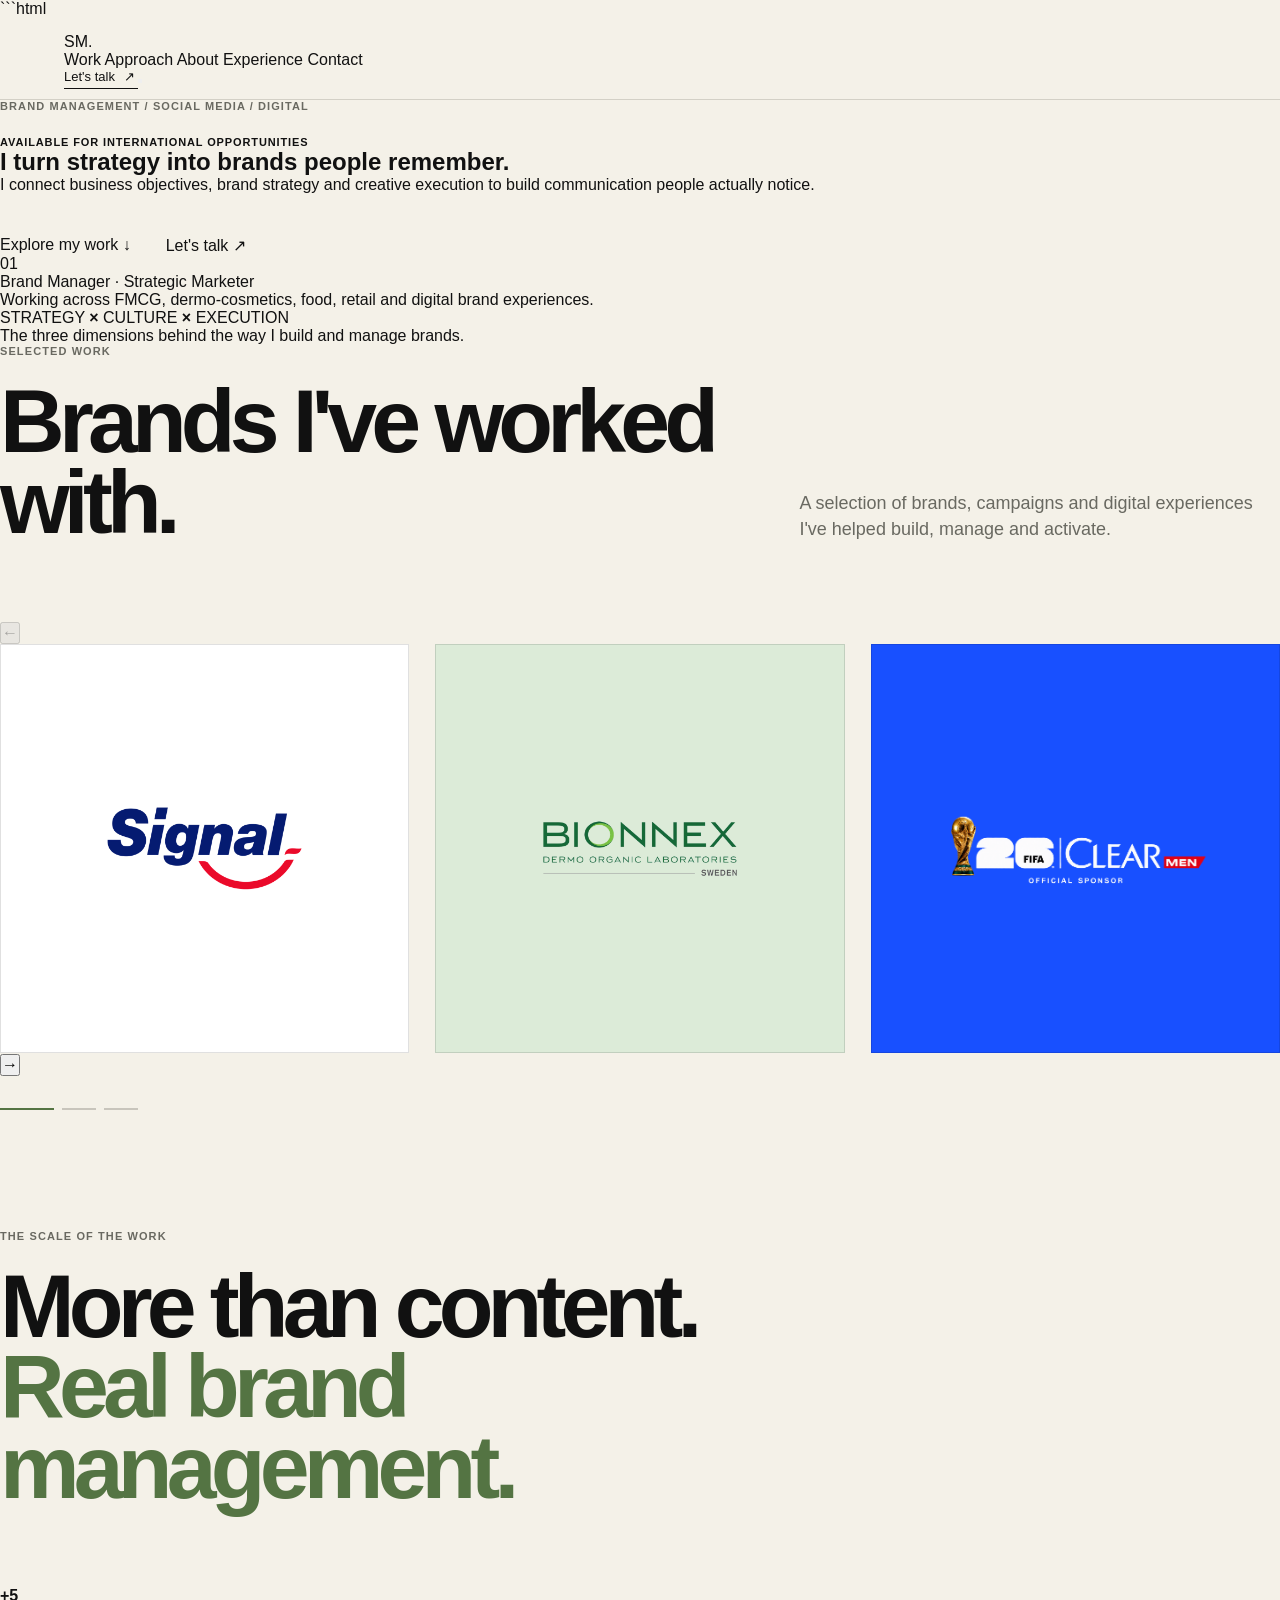
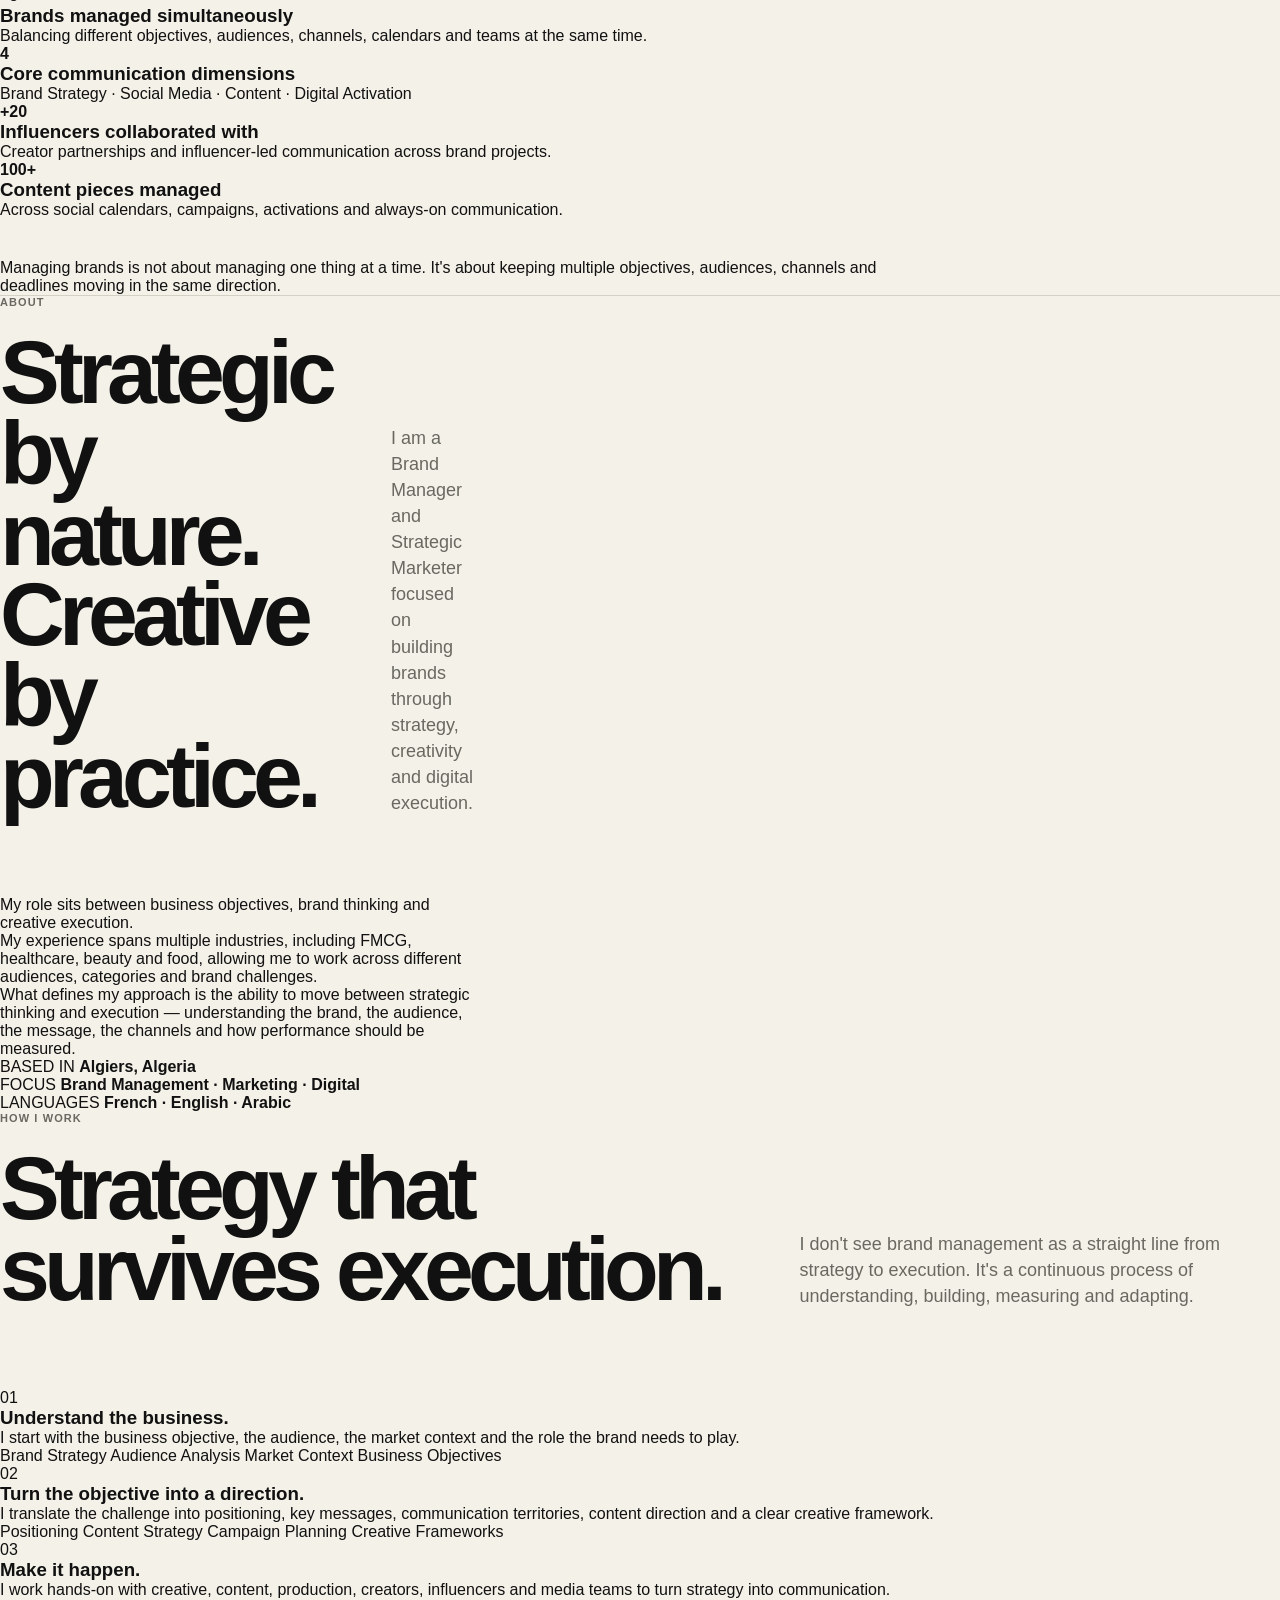
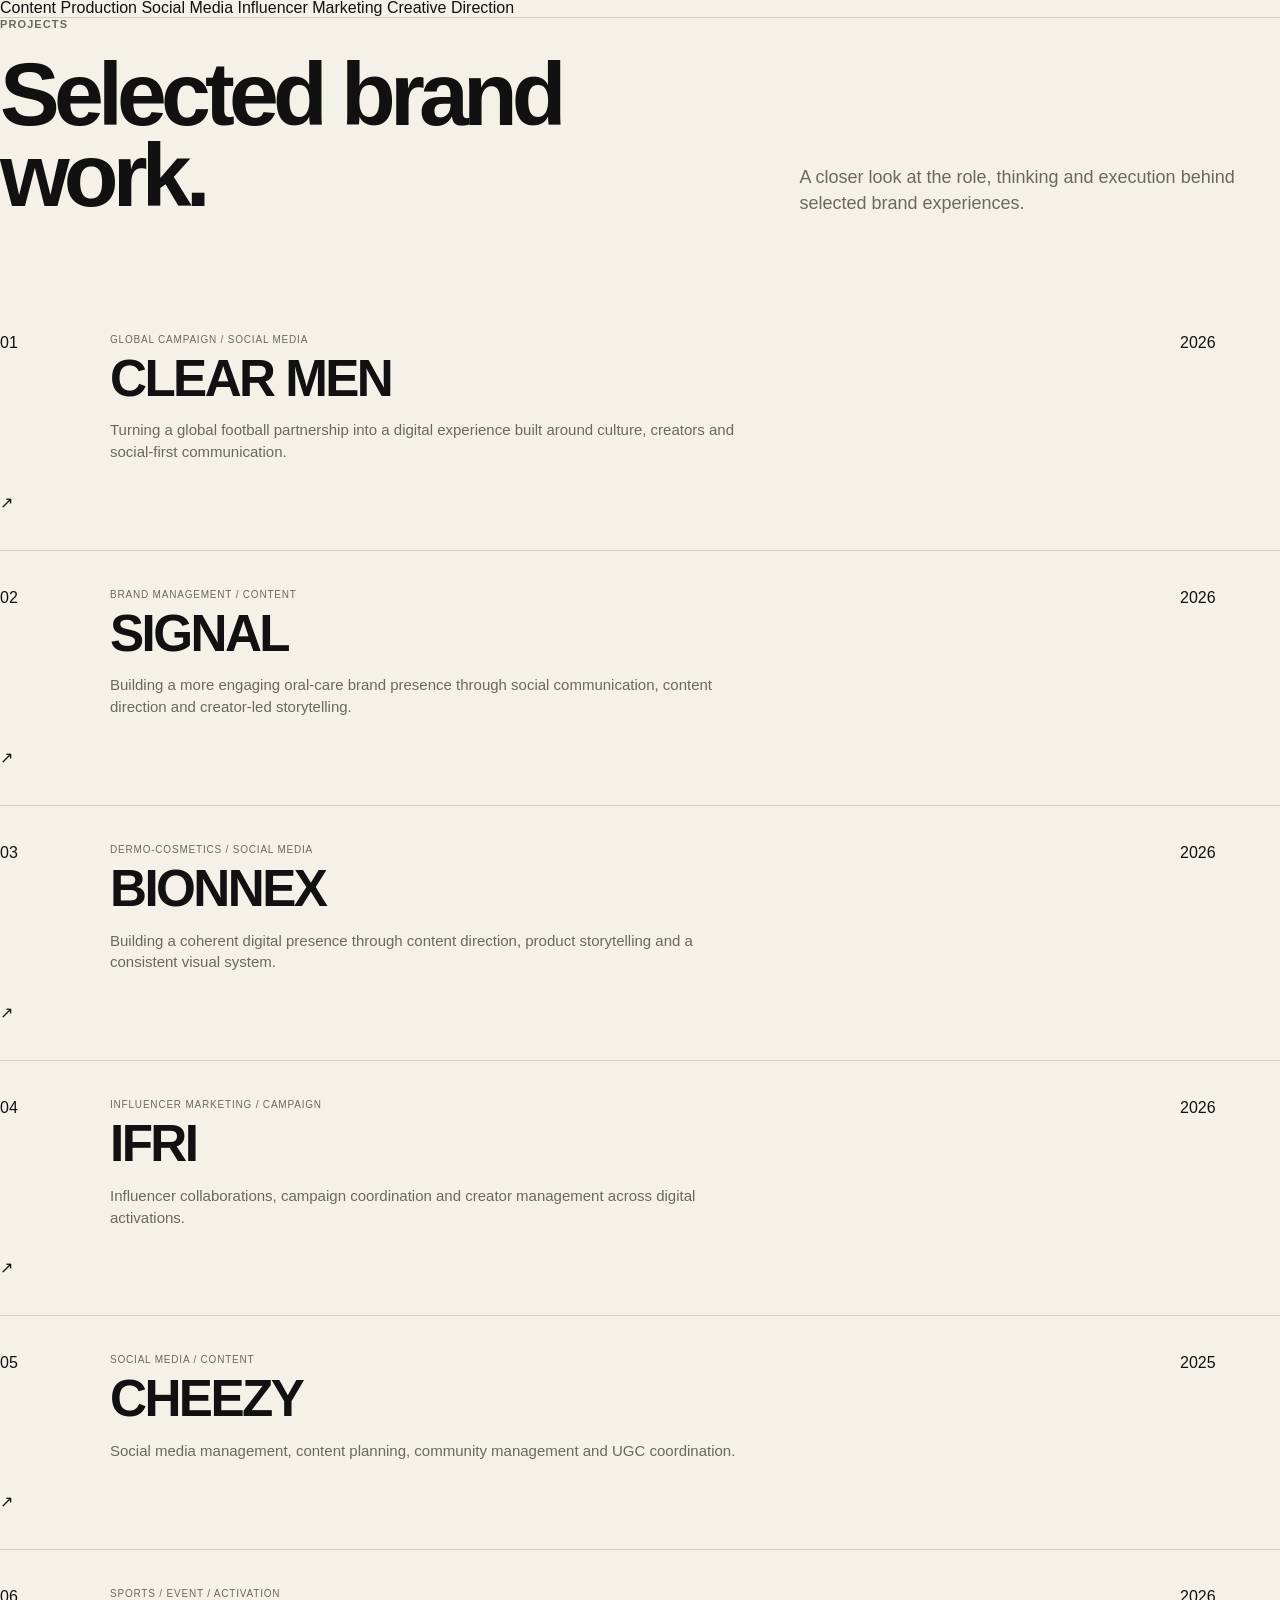
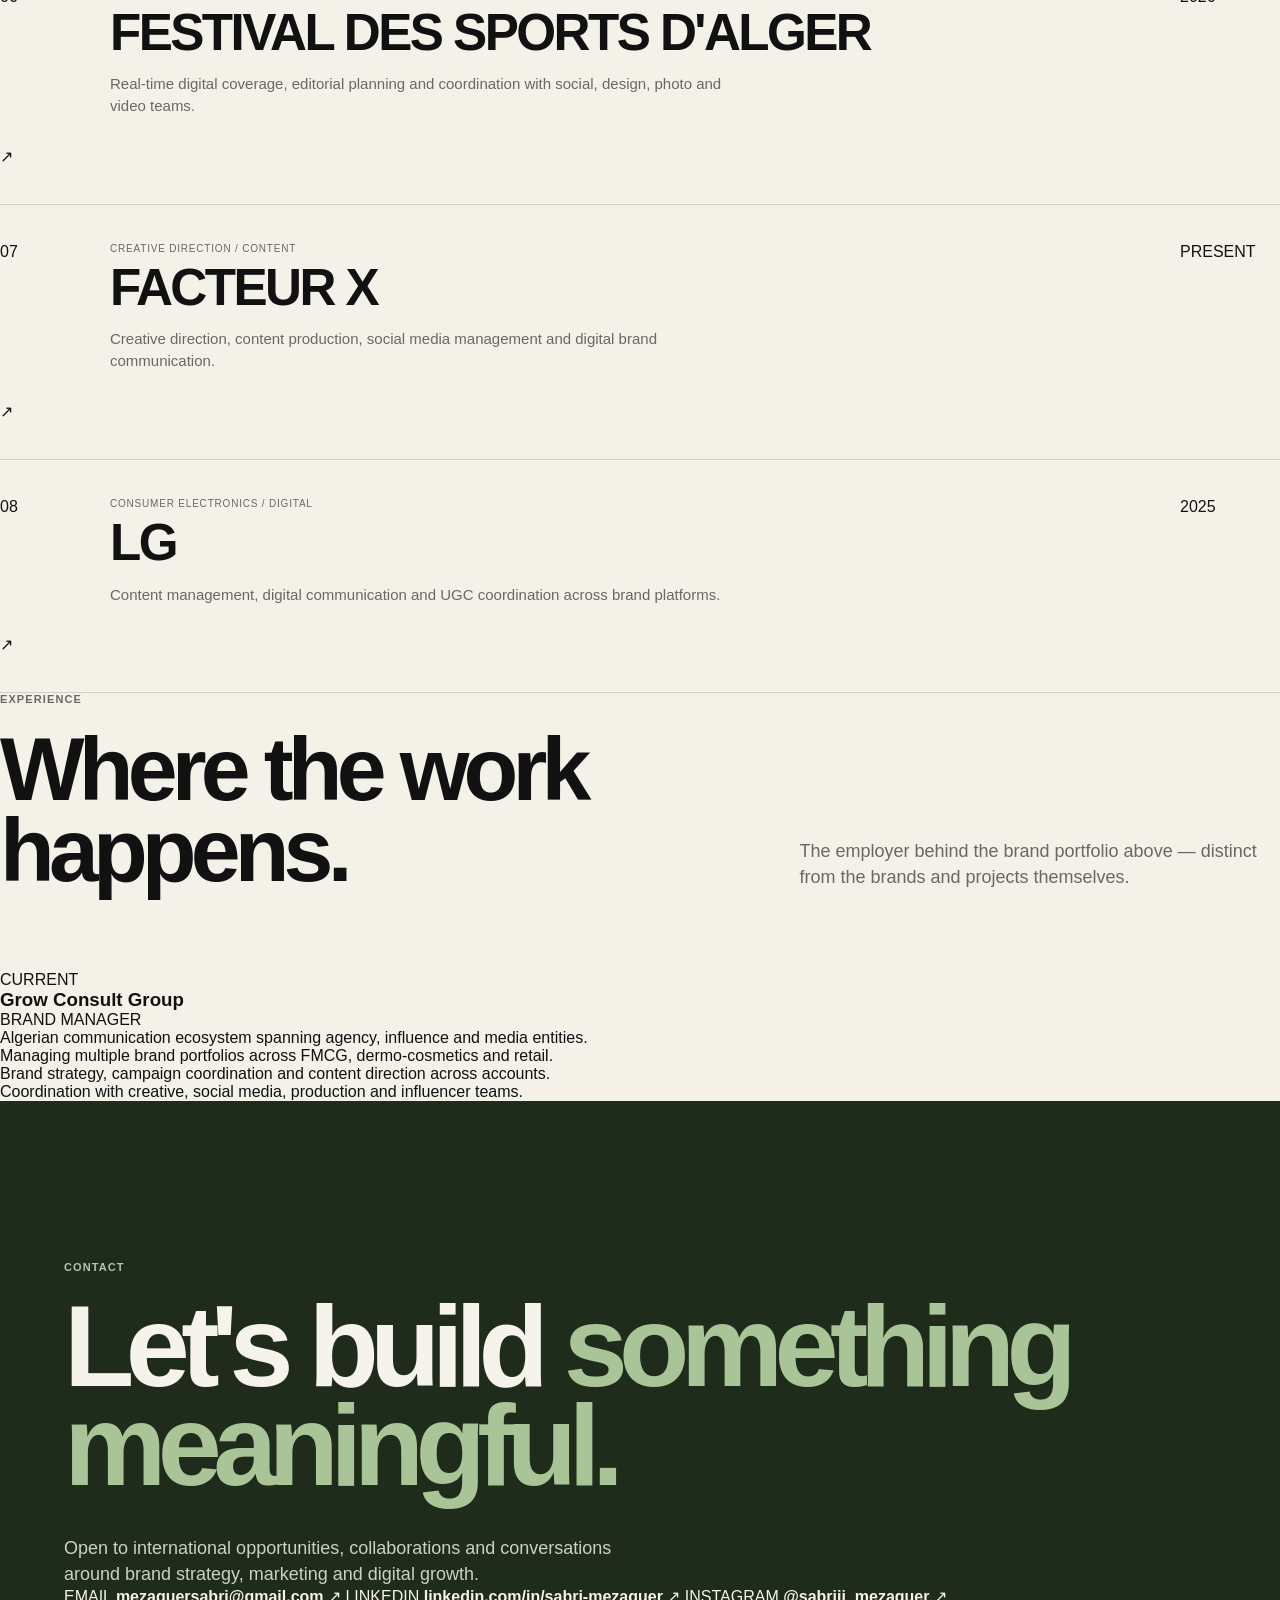
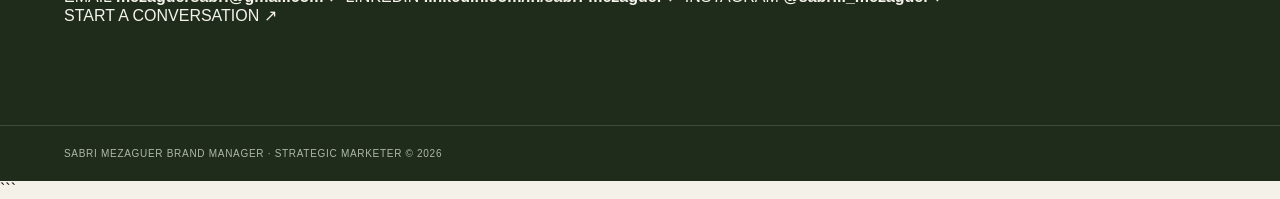
==== commit e41686d3: "Update index.html" ====
--- a/index.html
+++ b/index.html
@@ -1,121 +1,251 @@
+```html
 <!DOCTYPE html>
 <html lang="en">
-
 <head>
     <meta charset="UTF-8">
-    <meta name="viewport" content="width=device-width, initial-scale=1.0">
-
-    <title>Sabri Mezaguer — Brand Manager</title>
+
+    <meta
+        name="viewport"
+        content="width=device-width, initial-scale=1.0"
+    >
 
     <meta
         name="description"
-        content="Sabri Mezaguer — Brand Manager working across brand strategy, social media, content and digital activation."
+        content="Sabri Mezaguer — Brand Manager and Strategic Marketer. Brand strategy, social media, digital campaigns and creative execution."
     >
+
+    <meta name="theme-color" content="#F5F2EA">
+
+    <title>Sabri Mezaguer — Brand Manager · Strategic Marketer</title>
+
+    <!-- =====================================================
+         FONTS
+    ====================================================== -->
 
     <link rel="preconnect" href="https://fonts.googleapis.com">
     <link rel="preconnect" href="https://fonts.gstatic.com" crossorigin>
 
     <link
-        href="https://fonts.googleapis.com/css2?family=Archivo:wght@500;600;700;800;900&family=Inter:wght@400;500;600&display=swap"
+        href="https://fonts.googleapis.com/css2?family=DM+Sans:wght@400;500;600;700&family=Manrope:wght@500;600;700;800&family=DM+Mono:wght@400;500&display=swap"
         rel="stylesheet"
     >
 
+    <!-- =====================================================
+         MAIN STYLESHEET
+    ====================================================== -->
+
     <link rel="stylesheet" href="style.css">
 </head>
 
+
 <body>
 
+<!-- =========================================================
+     HEADER
+========================================================= -->
+
 <header class="site-header">
 
-    <a href="#top" class="logo-mark">SM.</a>
-
-    <nav class="main-nav">
-        <a href="#work">Work</a>
-        <a href="#projects">Projects</a>
-        <a href="#approach">Approach</a>
-        <a href="#about">About</a>
-        <a href="#contact">Contact</a>
-    </nav>
-
-    <a href="#contact" class="header-contact">
-        Let's talk <span>↗</span>
-    </a>
-
-    <button class="menu-toggle" aria-label="Open menu" aria-expanded="false">
-        <span></span>
-        <span></span>
-        <span></span>
-    </button>
+    <div class="header-inner">
+
+        <a
+            href="#top"
+            class="site-logo"
+            aria-label="Sabri Mezaguer — Home"
+        >
+            SM.
+        </a>
+
+
+        <nav
+            class="main-navigation"
+            aria-label="Main navigation"
+        >
+
+            <a href="#work">Work</a>
+            <a href="#approach">Approach</a>
+            <a href="#about">About</a>
+            <a href="#experience">Experience</a>
+            <a href="#contact">Contact</a>
+
+        </nav>
+
+
+        <a
+            href="mailto:mezaguersabri@gmail.com"
+            class="header-contact"
+        >
+            Let's talk <span>↗</span>
+        </a>
+
+
+        <button
+            class="mobile-menu-toggle"
+            type="button"
+            aria-label="Open navigation menu"
+            aria-expanded="false"
+        >
+            <span></span>
+            <span></span>
+            <span></span>
+        </button>
+
+    </div>
 
 </header>
 
 
+<!-- =========================================================
+     MAIN
+========================================================= -->
+
 <main id="top">
 
-    <!-- =====================================================
-         HERO
-    ====================================================== -->
-
-    <section class="hero">
+
+<!-- =========================================================
+     HERO
+========================================================= -->
+
+<section class="hero-section">
+
+    <div class="page-container">
 
         <div class="hero-topline">
-            BRAND MANAGEMENT / SOCIAL MEDIA / DIGITAL
-        </div>
-
-        <div class="hero-content">
-
-            <h1>
-                I turn strategy into
-                <span>brands people remember.</span>
-            </h1>
-
-            <p>
-                I connect business objectives, brand strategy and
-                creative execution to build communication people
-                actually notice.
-            </p>
-
-            <div class="hero-actions">
-
-                <a href="#work" class="text-link">
-                    Explore my work <span>↓</span>
-                </a>
-
-                <a href="#contact" class="text-link">
-                    Let's talk <span>↗</span>
-                </a>
-
-            </div>
-
-        </div>
-
-        <div class="hero-bottom">
+
+            <span class="eyebrow">
+                BRAND MANAGEMENT / SOCIAL MEDIA / DIGITAL
+            </span>
+
+            <span class="hero-status">
+                AVAILABLE FOR INTERNATIONAL OPPORTUNITIES
+            </span>
+
+        </div>
+
+
+        <div class="hero-layout">
+
+            <div class="hero-main">
+
+                <h1 class="hero-title">
+                    I turn strategy into
+                    <span>brands people remember.</span>
+                </h1>
+
+
+                <p class="hero-description">
+                    I connect business objectives, brand strategy and
+                    creative execution to build communication people
+                    actually notice.
+                </p>
+
+
+                <div class="hero-actions">
+
+                    <a
+                        href="#work"
+                        class="large-button button-dark"
+                    >
+                        Explore my work
+                        <span>↓</span>
+                    </a>
+
+                    <a
+                        href="#contact"
+                        class="large-button button-outline"
+                    >
+                        Let's talk
+                        <span>↗</span>
+                    </a>
+
+                </div>
+
+            </div>
+
+
+            <div class="hero-side">
+
+                <div class="hero-side-number">
+                    01
+                </div>
+
+                <p>
+                    Brand Manager · Strategic Marketer
+                </p>
+
+                <p>
+                    Working across FMCG, dermo-cosmetics,
+                    food, retail and digital brand experiences.
+                </p>
+
+            </div>
+
+        </div>
+
+    </div>
+
+</section>
+
+
+
+<!-- =========================================================
+     STRATEGY / CULTURE / EXECUTION
+========================================================= -->
+
+<section class="brand-statement">
+
+    <div class="page-container">
+
+        <div class="statement-line">
+
             <span>STRATEGY</span>
-            <span>×</span>
+
+            <strong>×</strong>
+
             <span>CULTURE</span>
-            <span>×</span>
+
+            <strong>×</strong>
+
             <span>EXECUTION</span>
-        </div>
-
-    </section>
-
-
-    <!-- =====================================================
-         SELECTED WORK
-    ====================================================== -->
-
-    <section id="work" class="section selected-work">
-
-        <div class="section-heading">
+
+        </div>
+
+        <p class="statement-description">
+            The three dimensions behind the way I build and manage brands.
+        </p>
+
+    </div>
+
+</section>
+
+
+
+<!-- =========================================================
+     SELECTED WORK
+========================================================= -->
+
+<section
+    class="selected-work-section"
+    id="work"
+>
+
+    <div class="page-container">
+
+        <div class="section-heading selected-work-heading">
 
             <div>
-                <span class="eyebrow">Selected Work</span>
+
+                <span class="eyebrow">
+                    SELECTED WORK
+                </span>
 
                 <h2>
-                    Brands I've<br>
-                    worked with.
+                    Brands I've
+                    <span>worked with.</span>
                 </h2>
-            </div>
+
+            </div>
+
 
             <p>
                 A selection of brands, campaigns and digital
@@ -125,125 +255,164 @@
         </div>
 
 
-        <div class="brand-carousel">
+
+        <!-- =================================================
+             CAROUSEL
+             DO NOT CHANGE THE CLASS STRUCTURE.
+             script.js depends on it.
+        ================================================== -->
+
+        <div class="brands-carousel">
 
             <button
-                class="carousel-arrow carousel-prev"
+                class="carousel-button carousel-prev"
+                type="button"
                 aria-label="Previous brands"
+            >
+                <span>←</span>
+            </button>
+
+
+            <div class="carousel-window">
+
+                <div class="brands-track">
+
+                    <!--
+                        Cards are generated by script.js.
+                        The eight brands are defined there.
+                    -->
+
+                </div>
+
+            </div>
+
+
+            <button
+                class="carousel-button carousel-next"
                 type="button"
+                aria-label="Next brands"
             >
-                ←
+                <span>→</span>
             </button>
 
-
-            <div class="carousel-window">
-
-                <div class="brands-track">
-                    <!-- Generated by JavaScript -->
-                </div>
-
-            </div>
-
-
-            <button
-                class="carousel-arrow carousel-next"
-                aria-label="Next brands"
-                type="button"
-            >
-                →
-            </button>
-
-        </div>
-
-
-        <div class="carousel-progress">
-            <span class="progress-line active"></span>
+        </div>
+
+
+        <div
+            class="carousel-progress"
+            aria-hidden="true"
+        >
+
             <span class="progress-line"></span>
             <span class="progress-line"></span>
-        </div>
-
-    </section>
-
-
-    <!-- =====================================================
-         SCALE OF WORK
-    ====================================================== -->
-
-    <section class="section scale-section">
-
-        <div class="scale-heading">
-
-            <span class="eyebrow">
-                The scale of the work
-            </span>
-
-            <h2>
-                More than content.<br>
-                <span>Real brand management.</span>
-            </h2>
-
-        </div>
-
-
-        <div class="kpi-grid">
-
-            <article class="kpi-item">
+            <span class="progress-line"></span>
+            <span class="progress-line"></span>
+
+        </div>
+
+    </div>
+
+</section>
+
+
+
+<!-- =========================================================
+     SCALE OF THE WORK
+========================================================= -->
+
+<section
+    class="scale-section"
+    id="approach"
+>
+
+    <div class="page-container">
+
+        <div class="section-heading scale-heading">
+
+            <div>
+
+                <span class="eyebrow">
+                    THE SCALE OF THE WORK
+                </span>
+
+                <h2>
+                    More than content.
+                    <span>Real brand management.</span>
+                </h2>
+
+            </div>
+
+        </div>
+
+
+        <div class="metrics-grid">
+
+            <article class="metric">
+
                 <strong>+5</strong>
 
                 <h3>
-                    Brands managed simultaneously
+                    Brands managed
+                    simultaneously
                 </h3>
 
                 <p>
-                    Balancing different objectives, audiences,
-                    channels, calendars and teams at the same time.
-                </p>
+                    Balancing different objectives,
+                    audiences, channels, calendars
+                    and teams at the same time.
+                </p>
+
             </article>
 
 
-            <article class="kpi-item">
+            <article class="metric">
 
                 <strong>4</strong>
 
                 <h3>
-                    Core communication dimensions
+                    Core communication
+                    dimensions
                 </h3>
 
                 <p>
-                    Brand Strategy · Social Media · Content ·
-                    Digital Activation
+                    Brand Strategy · Social Media ·
+                    Content · Digital Activation
                 </p>
 
             </article>
 
 
-            <article class="kpi-item">
+            <article class="metric">
 
                 <strong>+20</strong>
 
                 <h3>
-                    Influencers collaborated with
+                    Influencers
+                    collaborated with
                 </h3>
 
                 <p>
-                    Creator partnerships and influencer-led
-                    communication across brand projects.
+                    Creator partnerships and
+                    influencer-led communication
+                    across brand projects.
                 </p>
 
             </article>
 
 
-            <article class="kpi-item">
+            <article class="metric">
 
                 <strong>100+</strong>
 
                 <h3>
-                    Content pieces managed
+                    Content pieces
+                    managed
                 </h3>
 
                 <p>
-                    Across social calendars, campaigns,
-                    activations and always-on communication.
+                    Across social calendars,
+                    campaigns, activations and
+                    always-on communication.
                 </p>
 
             </article>
@@ -251,295 +420,152 @@
         </div>
 
 
-        <div class="scale-statement">
+        <p class="scale-statement">
+            Managing brands is not about managing one thing at a time.
+            It's about keeping multiple objectives, audiences, channels
+            and deadlines moving in the same direction.
+        </p>
+
+    </div>
+
+</section>
+
+
+
+<!-- =========================================================
+     ABOUT
+========================================================= -->
+
+<section
+    class="about-section"
+    id="about"
+>
+
+    <div class="page-container">
+
+        <div class="section-heading about-heading">
+
+            <div>
+
+                <span class="eyebrow">
+                    ABOUT
+                </span>
+
+                <h2>
+                    Strategic by nature.
+                    <span>Creative by practice.</span>
+                </h2>
+
+            </div>
+
 
             <p>
-                Managing brands is not about managing one thing
-                at a time. It's about keeping multiple objectives,
-                audiences, channels and deadlines moving in the
-                same direction.
+                I am a Brand Manager and Strategic Marketer focused
+                on building brands through strategy, creativity
+                and digital execution.
             </p>
 
         </div>
 
-    </section>
-
-
-    <!-- =====================================================
-         PROJECTS
-    ====================================================== -->
-
-    <section id="projects" class="section projects-section">
+
+        <div class="about-grid">
+
+            <div class="about-introduction">
+
+                <p class="large-copy">
+                    My role sits between business objectives,
+                    brand thinking and creative execution.
+                </p>
+
+            </div>
+
+
+            <div class="about-copy">
+
+                <p>
+                    My experience spans multiple industries,
+                    including FMCG, healthcare, beauty and food,
+                    allowing me to work across different audiences,
+                    categories and brand challenges.
+                </p>
+
+                <p>
+                    What defines my approach is the ability to move
+                    between strategic thinking and execution —
+                    understanding the brand, the audience, the message,
+                    the channels and how performance should be measured.
+                </p>
+
+
+                <div class="about-facts">
+
+                    <div class="fact-row">
+
+                        <span>BASED IN</span>
+
+                        <strong>
+                            Algiers, Algeria
+                        </strong>
+
+                    </div>
+
+
+                    <div class="fact-row">
+
+                        <span>FOCUS</span>
+
+                        <strong>
+                            Brand Management · Marketing · Digital
+                        </strong>
+
+                    </div>
+
+
+                    <div class="fact-row">
+
+                        <span>LANGUAGES</span>
+
+                        <strong>
+                            French · English · Arabic
+                        </strong>
+
+                    </div>
+
+                </div>
+
+            </div>
+
+        </div>
+
+    </div>
+
+</section>
+
+
+
+<!-- =========================================================
+     THREE PILLARS
+========================================================= -->
+
+<section class="pillars-section">
+
+    <div class="page-container">
 
         <div class="section-heading">
 
             <div>
 
                 <span class="eyebrow">
-                    Projects
+                    HOW I WORK
                 </span>
 
                 <h2>
-                    Selected<br>
-                    brand work.
-                </h2>
-
-            </div>
-
-            <p>
-                A closer look at the role, thinking and execution
-                behind selected brand experiences.
-            </p>
-
-        </div>
-
-
-        <div class="projects-list">
-
-
-            <article class="project-row">
-
-                <div class="project-number">
-                    01
-                </div>
-
-                <div class="project-main">
-
-                    <span class="project-category">
-                        GLOBAL CAMPAIGN / SOCIAL MEDIA
-                    </span>
-
-                    <h3>
-                        CLEAR MEN
-                    </h3>
-
-                    <p>
-                        Turning a global football partnership into
-                        a digital experience built around culture,
-                        creators and social-first communication.
-                    </p>
-
-                </div>
-
-                <div class="project-meta">
-                    2026
-                    <span>↗</span>
-                </div>
-
-            </article>
-
-
-            <article class="project-row">
-
-                <div class="project-number">
-                    02
-                </div>
-
-                <div class="project-main">
-
-                    <span class="project-category">
-                        BRAND MANAGEMENT / CONTENT
-                    </span>
-
-                    <h3>
-                        SIGNAL
-                    </h3>
-
-                    <p>
-                        Building a more engaging oral-care brand
-                        presence through social communication,
-                        content direction and creator-led storytelling.
-                    </p>
-
-                </div>
-
-                <div class="project-meta">
-                    2026
-                    <span>↗</span>
-                </div>
-
-            </article>
-
-
-            <article class="project-row">
-
-                <div class="project-number">
-                    03
-                </div>
-
-                <div class="project-main">
-
-                    <span class="project-category">
-                        DERMO-COSMETICS / DIGITAL
-                    </span>
-
-                    <h3>
-                        BIONNEX
-                    </h3>
-
-                    <p>
-                        Creating a coherent digital brand presence
-                        through content direction, visual consistency
-                        and social media management.
-                    </p>
-
-                </div>
-
-                <div class="project-meta">
-                    2026
-                    <span>↗</span>
-                </div>
-
-            </article>
-
-
-            <article class="project-row">
-
-                <div class="project-number">
-                    04
-                </div>
-
-                <div class="project-main">
-
-                    <span class="project-category">
-                        EVENT / CONTENT ACTIVATION
-                    </span>
-
-                    <h3>
-                        FESTIVAL DES SPORTS D'ALGER
-                    </h3>
-
-                    <p>
-                        Managing high-volume social content and
-                        real-time communication during a three-day
-                        sports activation.
-                    </p>
-
-                </div>
-
-                <div class="project-meta">
-                    2026
-                    <span>↗</span>
-                </div>
-
-            </article>
-
-        </div>
-
-    </section>
-
-
-    <!-- =====================================================
-         BEHIND THE BRANDS
-    ====================================================== -->
-
-    <section class="behind-section">
-
-        <div class="behind-heading">
-
-            <div>
-
-                <span class="eyebrow">
-                    Behind the Brands
-                </span>
-
-                <h2>
-                    What happens<br>
-                    <span>behind the content.</span>
-                </h2>
-
-            </div>
-
-            <p>
-                A moving look at shoots, productions, activations
-                and the moments behind the work.
-            </p>
-
-        </div>
-
-
-        <div class="behind-marquee">
-
-            <div class="behind-track">
-
-                <div class="behind-image tall">
-                    <img
-                        src="assets/images/behind/clear-01.jpg"
-                        alt="CLEAR MEN backstage"
-                    >
-                </div>
-
-                <div class="behind-image wide">
-                    <img
-                        src="assets/images/behind/clear-02.jpg"
-                        alt="CLEAR MEN production"
-                    >
-                </div>
-
-                <div class="behind-image tall">
-                    <img
-                        src="assets/images/behind/clear-03.jpg"
-                        alt="CLEAR MEN backstage"
-                    >
-                </div>
-
-
-                <div class="behind-image wide">
-                    <img
-                        src="assets/images/behind/bionnex-01.jpg"
-                        alt="BIONNEX backstage"
-                    >
-                </div>
-
-                <div class="behind-image tall">
-                    <img
-                        src="assets/images/behind/bionnex-02.jpg"
-                        alt="BIONNEX production"
-                    >
-                </div>
-
-                <div class="behind-image wide">
-                    <img
-                        src="assets/images/behind/bionnex-03.jpg"
-                        alt="BIONNEX backstage"
-                    >
-                </div>
-
-
-                <div class="behind-image tall">
-                    <img
-                        src="assets/images/behind/festival-01.jpg"
-                        alt="Festival des Sports d'Alger backstage"
-                    >
-                </div>
-
-            </div>
-
-        </div>
-
-    </section>
-
-
-    <!-- =====================================================
-         APPROACH
-    ====================================================== -->
-
-    <section id="approach" class="section approach-section">
-
-        <div class="section-heading">
-
-            <div>
-
-                <span class="eyebrow">
-                    How I Work
-                </span>
-
-                <h2>
-                    Strategy that<br>
+                    Strategy that
                     <span>survives execution.</span>
                 </h2>
 
             </div>
+
 
             <p>
                 I don't see brand management as a straight line
@@ -551,353 +577,751 @@
         </div>
 
 
-        <div class="approach-list">
-
-
-            <article class="approach-step">
-
-                <span class="step-number">
+        <div class="pillars-grid">
+
+
+            <article class="pillar-card">
+
+                <span class="pillar-number">
                     01
                 </span>
 
-                <div>
+                <h3>
+                    Understand
+                    <span>the business.</span>
+                </h3>
+
+                <p>
+                    I start with the business objective,
+                    the audience, the market context and
+                    the role the brand needs to play.
+                </p>
+
+                <div class="pillar-list">
+
+                    <span>Brand Strategy</span>
+                    <span>Audience Analysis</span>
+                    <span>Market Context</span>
+                    <span>Business Objectives</span>
+
+                </div>
+
+            </article>
+
+
+
+            <article class="pillar-card">
+
+                <span class="pillar-number">
+                    02
+                </span>
+
+                <h3>
+                    Turn the objective
+                    <span>into a direction.</span>
+                </h3>
+
+                <p>
+                    I translate the challenge into positioning,
+                    key messages, communication territories,
+                    content direction and a clear creative framework.
+                </p>
+
+                <div class="pillar-list">
+
+                    <span>Positioning</span>
+                    <span>Content Strategy</span>
+                    <span>Campaign Planning</span>
+                    <span>Creative Frameworks</span>
+
+                </div>
+
+            </article>
+
+
+
+            <article class="pillar-card">
+
+                <span class="pillar-number">
+                    03
+                </span>
+
+                <h3>
+                    Make it
+                    <span>happen.</span>
+                </h3>
+
+                <p>
+                    I work hands-on with creative, content,
+                    production, creators, influencers and media
+                    teams to turn strategy into communication.
+                </p>
+
+                <div class="pillar-list">
+
+                    <span>Content Production</span>
+                    <span>Social Media</span>
+                    <span>Influencer Marketing</span>
+                    <span>Creative Direction</span>
+
+                </div>
+
+            </article>
+
+        </div>
+
+    </div>
+
+</section>
+
+
+
+<!-- =========================================================
+     PROJECTS
+========================================================= -->
+
+<section class="projects-section">
+
+    <div class="page-container">
+
+        <div class="section-heading projects-heading">
+
+            <div>
+
+                <span class="eyebrow">
+                    PROJECTS
+                </span>
+
+                <h2>
+                    Selected
+                    <span>brand work.</span>
+                </h2>
+
+            </div>
+
+
+            <p>
+                A closer look at the role, thinking and execution
+                behind selected brand experiences.
+            </p>
+
+        </div>
+
+
+        <div class="project-list">
+
+
+            <a
+                href="#work"
+                class="project-row"
+            >
+
+                <span class="project-index">
+                    01
+                </span>
+
+                <div class="project-main">
+
+                    <span class="project-category">
+                        GLOBAL CAMPAIGN / SOCIAL MEDIA
+                    </span>
 
                     <h3>
-                        Understand the business
+                        CLEAR MEN
                     </h3>
 
                     <p>
-                        I start with the business objective,
-                        the audience, the market context and
-                        the role the brand needs to play.
-                        I start with the business, not the post.
+                        Turning a global football partnership
+                        into a digital experience built around
+                        culture, creators and social-first communication.
                     </p>
 
                 </div>
 
-            </article>
-
-
-            <article class="approach-step">
-
-                <span class="step-number">
+                <span class="project-year">
+                    2026
+                </span>
+
+                <span class="project-arrow">
+                    ↗
+                </span>
+
+            </a>
+
+
+
+            <a
+                href="#work"
+                class="project-row"
+            >
+
+                <span class="project-index">
                     02
                 </span>
 
-                <div>
+                <div class="project-main">
+
+                    <span class="project-category">
+                        BRAND MANAGEMENT / CONTENT
+                    </span>
 
                     <h3>
-                        Turn the objective into a direction
+                        SIGNAL
                     </h3>
 
                     <p>
-                        I translate the challenge into positioning,
-                        key messages, communication territories,
-                        content direction and a clear creative
-                        framework.
+                        Building a more engaging oral-care brand
+                        presence through social communication,
+                        content direction and creator-led storytelling.
                     </p>
 
                 </div>
 
-            </article>
-
-
-            <article class="approach-step">
-
-                <span class="step-number">
+                <span class="project-year">
+                    2026
+                </span>
+
+                <span class="project-arrow">
+                    ↗
+                </span>
+
+            </a>
+
+
+
+            <a
+                href="#work"
+                class="project-row"
+            >
+
+                <span class="project-index">
                     03
                 </span>
 
-                <div>
+                <div class="project-main">
+
+                    <span class="project-category">
+                        DERMO-COSMETICS / SOCIAL MEDIA
+                    </span>
 
                     <h3>
-                        Make it happen
+                        BIONNEX
                     </h3>
 
                     <p>
-                        I work hands-on with creative, content,
-                        production, creators, influencers and
-                        media teams to turn strategy into
-                        real communication.
+                        Building a coherent digital presence through
+                        content direction, product storytelling and
+                        a consistent visual system.
                     </p>
 
                 </div>
 
-            </article>
-
-
-            <article class="approach-step">
-
-                <span class="step-number">
+                <span class="project-year">
+                    2026
+                </span>
+
+                <span class="project-arrow">
+                    ↗
+                </span>
+
+            </a>
+
+
+
+            <a
+                href="#work"
+                class="project-row"
+            >
+
+                <span class="project-index">
                     04
                 </span>
 
-                <div>
+                <div class="project-main">
+
+                    <span class="project-category">
+                        INFLUENCER MARKETING / CAMPAIGN
+                    </span>
 
                     <h3>
-                        Manage multiple moving parts
+                        IFRI
                     </h3>
 
                     <p>
-                        Different brands mean different audiences,
-                        calendars, constraints and objectives.
-                        I keep the moving parts aligned without
-                        losing each brand's identity.
+                        Influencer collaborations, campaign coordination
+                        and creator management across digital activations.
                     </p>
 
                 </div>
 
-            </article>
-
-
-            <article class="approach-step">
-
-                <span class="step-number">
+                <span class="project-year">
+                    2026
+                </span>
+
+                <span class="project-arrow">
+                    ↗
+                </span>
+
+            </a>
+
+
+
+            <a
+                href="#work"
+                class="project-row"
+            >
+
+                <span class="project-index">
                     05
                 </span>
 
-                <div>
+                <div class="project-main">
+
+                    <span class="project-category">
+                        SOCIAL MEDIA / CONTENT
+                    </span>
 
                     <h3>
-                        Read the signals
+                        CHEEZY
                     </h3>
 
                     <p>
-                        I look at reach, engagement, content
-                        performance, audience reactions and
-                        campaign results to understand what
-                        is actually working.
+                        Social media management, content planning,
+                        community management and UGC coordination.
                     </p>
 
                 </div>
 
-            </article>
-
-
-            <article class="approach-step">
-
-                <span class="step-number">
+                <span class="project-year">
+                    2025
+                </span>
+
+                <span class="project-arrow">
+                    ↗
+                </span>
+
+            </a>
+
+
+
+            <a
+                href="#work"
+                class="project-row"
+            >
+
+                <span class="project-index">
                     06
                 </span>
 
-                <div>
+                <div class="project-main">
+
+                    <span class="project-category">
+                        SPORTS / EVENT / ACTIVATION
+                    </span>
 
                     <h3>
-                        Adapt and improve
+                        FESTIVAL DES SPORTS D'ALGER
                     </h3>
 
                     <p>
-                        What works today may not work tomorrow.
-                        I use the signals to improve the next
-                        decision, the next piece of content and
-                        the next activation.
+                        Real-time digital coverage, editorial planning
+                        and coordination with social, design, photo
+                        and video teams.
                     </p>
 
                 </div>
 
-            </article>
-
-        </div>
-
-
-        <div class="approach-loop">
-
-            <span>OBSERVE</span>
-            <span>→</span>
-            <span>LEARN</span>
-            <span>→</span>
-            <span>ADAPT</span>
-            <span>→</span>
-            <span>IMPROVE</span>
-
-        </div>
-
-    </section>
-
-
-    <!-- =====================================================
-         ABOUT
-    ====================================================== -->
-
-    <section id="about" class="section about-section">
-
-        <div class="about-intro">
-
-            <span class="eyebrow">
-                About
-            </span>
-
-            <h2>
-                Behind<br>
-                <span>the work.</span>
-            </h2>
-
-        </div>
-
-
-        <div class="about-content">
-
-            <p class="about-lead">
-                Brand management sits at the intersection of
-                business, culture, creativity and execution.
-                That's where I like to work.
+                <span class="project-year">
+                    2026
+                </span>
+
+                <span class="project-arrow">
+                    ↗
+                </span>
+
+            </a>
+
+
+
+            <a
+                href="#work"
+                class="project-row"
+            >
+
+                <span class="project-index">
+                    07
+                </span>
+
+                <div class="project-main">
+
+                    <span class="project-category">
+                        CREATIVE DIRECTION / CONTENT
+                    </span>
+
+                    <h3>
+                        FACTEUR X
+                    </h3>
+
+                    <p>
+                        Creative direction, content production,
+                        social media management and digital
+                        brand communication.
+                    </p>
+
+                </div>
+
+                <span class="project-year">
+                    PRESENT
+                </span>
+
+                <span class="project-arrow">
+                    ↗
+                </span>
+
+            </a>
+
+
+
+            <a
+                href="#work"
+                class="project-row"
+            >
+
+                <span class="project-index">
+                    08
+                </span>
+
+                <div class="project-main">
+
+                    <span class="project-category">
+                        CONSUMER ELECTRONICS / DIGITAL
+                    </span>
+
+                    <h3>
+                        LG
+                    </h3>
+
+                    <p>
+                        Content management, digital communication
+                        and UGC coordination across brand platforms.
+                    </p>
+
+                </div>
+
+                <span class="project-year">
+                    2025
+                </span>
+
+                <span class="project-arrow">
+                    ↗
+                </span>
+
+            </a>
+
+        </div>
+
+    </div>
+
+</section>
+
+
+
+<!-- =========================================================
+     EXPERIENCE
+========================================================= -->
+
+<section
+    class="experience-section"
+    id="experience"
+>
+
+    <div class="page-container">
+
+        <div class="section-heading">
+
+            <div>
+
+                <span class="eyebrow">
+                    EXPERIENCE
+                </span>
+
+                <h2>
+                    Where the work
+                    <span>happens.</span>
+                </h2>
+
+            </div>
+
+
+            <p>
+                The employer behind the brand portfolio above —
+                distinct from the brands and projects themselves.
             </p>
 
-            <p>
-                I'm Sabri — a Brand Manager working across brand
-                strategy, social media, content and digital
-                activation.
-            </p>
-
-            <p>
-                I enjoy working on brands that need both a clear
-                direction and someone who can help make that
-                direction happen.
-            </p>
-
-
-            <div class="qualities">
-
-                <span>Strategic thinking</span>
-                <span>Multi-brand management</span>
-                <span>Hands-on execution</span>
-                <span>Adaptability</span>
-                <span>Cultural curiosity</span>
-                <span>Ownership</span>
-                <span>Creative problem solving</span>
-                <span>Cross-functional collaboration</span>
-
-            </div>
-
-        </div>
-
-
-        <div class="languages">
-
-            <div class="language-heading">
-                Languages
-            </div>
-
-
-            <div class="language-item">
-
-                <strong>FR</strong>
-
-                <div>
-                    <h3>French</h3>
-                    <span>Native</span>
-                </div>
-
-            </div>
-
-
-            <div class="language-item">
-
-                <strong>AR</strong>
-
-                <div>
-                    <h3>Arabic</h3>
-                    <span>Native</span>
-                </div>
-
-            </div>
-
-
-            <div class="language-item">
-
-                <strong>EN</strong>
-
-                <div>
-                    <h3>English</h3>
-                    <span>Professional</span>
-                </div>
-
-            </div>
-
-        </div>
-
-    </section>
-
-
-    <!-- =====================================================
-         CONTACT
-    ====================================================== -->
-
-    <section id="contact" class="contact-section">
-
-        <div class="contact-inner">
-
-            <span class="eyebrow">
-                Contact
-            </span>
-
-            <h2>
-                Let's build<br>
-                <span>something worth remembering.</span>
-            </h2>
-
-            <p>
-                Have a brand worth building?
-                Let's talk about what we could create together.
-            </p>
-
-            <a
-                href="mailto:mezaguersabri@gmail.com"
-                class="contact-button"
-            >
-                Get in touch ↗
-            </a>
-
-
-            <div class="contact-details">
-
-                <a href="mailto:mezaguersabri@gmail.com">
-                    mezaguersabri@gmail.com
+        </div>
+
+
+        <div class="experience-row">
+
+            <div class="experience-date">
+                CURRENT
+            </div>
+
+
+            <div class="experience-company">
+
+                <h3>
+                    Grow Consult Group
+                </h3>
+
+                <span>
+                    BRAND MANAGER
+                </span>
+
+            </div>
+
+
+            <div class="experience-description">
+
+                <p>
+                    Algerian communication ecosystem spanning
+                    agency, influence and media entities.
+                </p>
+
+                <ul>
+
+                    <li>
+                        Managing multiple brand portfolios across
+                        FMCG, dermo-cosmetics and retail.
+                    </li>
+
+                    <li>
+                        Brand strategy, campaign coordination
+                        and content direction across accounts.
+                    </li>
+
+                    <li>
+                        Coordination with creative, social media,
+                        production and influencer teams.
+                    </li>
+
+                </ul>
+
+            </div>
+
+        </div>
+
+    </div>
+
+</section>
+
+
+
+<!-- =========================================================
+     CONTACT
+========================================================= -->
+
+<section
+    class="contact-section"
+    id="contact"
+>
+
+    <div class="page-container">
+
+        <span class="eyebrow contact-eyebrow">
+            CONTACT
+        </span>
+
+
+        <div class="contact-content">
+
+            <div class="contact-heading">
+
+                <h2>
+                    Let's build
+                    <span>something meaningful.</span>
+                </h2>
+
+                <p>
+                    Open to international opportunities,
+                    collaborations and conversations around
+                    brand strategy, marketing and digital growth.
+                </p>
+
+            </div>
+
+
+            <div class="contact-links">
+
+                <a
+                    href="mailto:mezaguersabri@gmail.com"
+                    class="contact-link"
+                >
+
+                    <span class="contact-link-label">
+                        EMAIL
+                    </span>
+
+                    <strong>
+                        mezaguersabri@gmail.com
+                    </strong>
+
+                    <span class="contact-link-arrow">
+                        ↗
+                    </span>
+
                 </a>
+
 
                 <a
                     href="https://www.linkedin.com/in/sabri-mezaguer/"
                     target="_blank"
-                    rel="noopener"
+                    rel="noopener noreferrer"
+                    class="contact-link"
                 >
-                    LinkedIn ↗
+
+                    <span class="contact-link-label">
+                        LINKEDIN
+                    </span>
+
+                    <strong>
+                        linkedin.com/in/sabri-mezaguer
+                    </strong>
+
+                    <span class="contact-link-arrow">
+                        ↗
+                    </span>
+
                 </a>
+
 
                 <a
                     href="https://www.instagram.com/sabriii_mezaguer/"
                     target="_blank"
-                    rel="noopener"
+                    rel="noopener noreferrer"
+                    class="contact-link"
                 >
-                    Instagram ↗
+
+                    <span class="contact-link-label">
+                        INSTAGRAM
+                    </span>
+
+                    <strong>
+                        @sabriii_mezaguer
+                    </strong>
+
+                    <span class="contact-link-arrow">
+                        ↗
+                    </span>
+
                 </a>
 
             </div>
 
         </div>
 
-    </section>
+
+        <a
+            href="mailto:mezaguersabri@gmail.com"
+            class="contact-cta"
+        >
+            START A CONVERSATION
+            <span>↗</span>
+        </a>
+
+    </div>
+
+</section>
+
+
 
 </main>
 
 
+
+<!-- =========================================================
+     FOOTER
+========================================================= -->
+
 <footer class="site-footer">
 
-    <span>
-        Sabri Mezaguer
-    </span>
-
-    <span>
-        Brand Manager / Social Media
-    </span>
-
-    <span>
-        © 2026
-    </span>
+    <div class="page-container footer-inner">
+
+        <span>
+            SABRI MEZAGUER
+        </span>
+
+        <span>
+            BRAND MANAGER · STRATEGIC MARKETER
+        </span>
+
+        <span>
+            © 2026
+        </span>
+
+    </div>
 
 </footer>
 
 
+
+<!-- =========================================================
+     MOBILE NAVIGATION
+========================================================= -->
+
+<script>
+
+    const menuToggle =
+        document.querySelector(".mobile-menu-toggle");
+
+    const navigation =
+        document.querySelector(".main-navigation");
+
+
+    if (menuToggle && navigation) {
+
+        menuToggle.addEventListener("click", () => {
+
+            const isOpen =
+                navigation.classList.toggle("is-open");
+
+            menuToggle.setAttribute(
+                "aria-expanded",
+                isOpen ? "true" : "false"
+            );
+
+        });
+
+
+        navigation
+            .querySelectorAll("a")
+            .forEach(link => {
+
+                link.addEventListener("click", () => {
+
+                    navigation.classList.remove("is-open");
+
+                    menuToggle.setAttribute(
+                        "aria-expanded",
+                        "false"
+                    );
+
+                });
+
+            });
+
+    }
+
+</script>
+
+
+<!-- =========================================================
+     CAROUSEL SCRIPT
+========================================================= -->
+
 <script src="script.js"></script>
+
 
 </body>
 </html>
+```
--- a/style.css
+++ b/style.css
@@ -1371,3 +1371,328 @@
     }
 
 }
+
+
+
+/* =========================================================
+   FINAL SELECTED WORK CAROUSEL
+   3 square cards per view / grouped navigation
+========================================================= */
+
+.brand-carousel {
+    display: flex;
+    align-items: center;
+    gap: 26px;
+    width: 100%;
+}
+
+.carousel-window {
+    flex: 1 1 auto;
+    min-width: 0;
+    width: 100%;
+    overflow: hidden;
+}
+
+.brands-track {
+    display: flex;
+    gap: 26px;
+    width: max-content;
+    transition: transform 0.7s cubic-bezier(0.2, 0.75, 0.25, 1);
+    will-change: transform;
+}
+
+/* Three real square cards on desktop.
+   JS sets --card-width from the visible carousel window. */
+.brand-card {
+    flex: 0 0 var(--card-width, 300px);
+    width: var(--card-width, 300px);
+    aspect-ratio: 1 / 1;
+    min-width: 0;
+    position: relative;
+    overflow: hidden;
+    border: 1px solid rgba(0, 0, 0, 0.12);
+    cursor: pointer;
+    isolation: isolate;
+    transition: transform 0.35s ease, border-color 0.25s ease;
+}
+
+.brand-card:hover {
+    transform: translateY(-5px);
+}
+
+/* Brand backgrounds */
+.brand-card.brand-festival,
+.brand-card.brand-signal,
+.brand-card.brand-lg {
+    background: #ffffff;
+    color: #111111;
+}
+
+.brand-card.brand-bionnex {
+    background: #dcebd8;
+    color: #111111;
+}
+
+.brand-card.brand-clear {
+    background: #1850ff;
+    color: #ffffff;
+}
+
+.brand-card.brand-cheezy {
+    background: #638f49;
+    color: #ffffff;
+}
+
+.brand-card.brand-ifri {
+    background: #1850a8;
+    color: #ffffff;
+}
+
+.brand-card.brand-facteur-x {
+    background: #000000;
+    color: #ffffff;
+}
+
+/* Logo only in the default state */
+.brand-logo-wrapper {
+    position: absolute;
+    inset: 0;
+    z-index: 1;
+    display: flex;
+    align-items: center;
+    justify-content: center;
+    padding: 16%;
+}
+
+.brand-logo {
+    width: 100%;
+    height: 100%;
+    max-width: none;
+    object-fit: contain;
+    transition: transform 0.5s cubic-bezier(0.2, 0.7, 0.2, 1);
+}
+
+.brand-card:hover .brand-logo {
+    transform: scale(1.06);
+}
+
+/* Name + year: top, centered, hidden until hover */
+.brand-info {
+    position: absolute;
+    top: 28px;
+    left: 24px;
+    right: 24px;
+    bottom: auto;
+    z-index: 5;
+
+    display: flex;
+    flex-direction: column;
+    align-items: center;
+    text-align: center;
+
+    opacity: 0;
+    transform: translateY(-10px);
+    transition: opacity 0.3s ease, transform 0.3s ease;
+    pointer-events: none;
+}
+
+.brand-card:hover .brand-info,
+.brand-card:focus-visible .brand-info {
+    opacity: 1;
+    transform: translateY(0);
+}
+
+.brand-number {
+    display: none;
+}
+
+.brand-name {
+    font-size: clamp(15px, 1.35vw, 21px);
+    line-height: 1.05;
+    font-weight: 700;
+    letter-spacing: -0.03em;
+}
+
+.brand-date {
+    margin-top: 7px;
+    font-size: 11px;
+    line-height: 1;
+    opacity: 0.72;
+}
+
+/* KPI: bottom, centered, hidden until hover */
+.brand-hover {
+    position: absolute;
+    inset: 0;
+    z-index: 4;
+
+    padding: 26px;
+    display: flex;
+    align-items: flex-end;
+    justify-content: center;
+
+    opacity: 0;
+    background: transparent;
+    transition: opacity 0.3s ease;
+    pointer-events: none;
+}
+
+.brand-card:hover .brand-hover,
+.brand-card:focus-visible .brand-hover {
+    opacity: 1;
+}
+
+.brand-kpis {
+    width: 100%;
+    max-width: 90%;
+    display: flex;
+    flex-direction: column;
+    align-items: center;
+    gap: 7px;
+}
+
+.brand-kpi {
+    width: fit-content;
+    max-width: 100%;
+    padding: 8px 11px;
+
+    background: rgba(255, 255, 255, 0.94);
+    color: #111111;
+
+    font-size: 11px;
+    line-height: 1.2;
+    font-weight: 600;
+    text-align: center;
+
+    backdrop-filter: blur(8px);
+    -webkit-backdrop-filter: blur(8px);
+
+    opacity: 0;
+    transform: translateY(8px);
+    transition: opacity 0.25s ease, transform 0.25s ease;
+}
+
+.brand-card:hover .brand-kpi,
+.brand-card:focus-visible .brand-kpi {
+    opacity: 1;
+    transform: translateY(0);
+}
+
+.brand-card:hover .brand-kpi:nth-child(2) {
+    transition-delay: 0.04s;
+}
+
+.brand-card:hover .brand-kpi:nth-child(3) {
+    transition-delay: 0.08s;
+}
+
+.brand-card:hover .brand-kpi:nth-child(4) {
+    transition-delay: 0.12s;
+}
+
+/* Arrows */
+.carousel-arrow {
+    flex: 0 0 80px;
+    width: 80px;
+    height: 80px;
+
+    background: transparent;
+    border: 1px solid #bdbab0;
+
+    display: flex;
+    align-items: center;
+    justify-content: center;
+
+    font-size: 30px;
+    cursor: pointer;
+
+    transition:
+        background 0.25s ease,
+        color 0.25s ease,
+        border-color 0.25s ease,
+        transform 0.25s ease;
+}
+
+.carousel-arrow:hover:not(:disabled) {
+    background: var(--green);
+    color: #ffffff;
+    border-color: var(--green);
+}
+
+.carousel-arrow:active:not(:disabled) {
+    transform: scale(0.96);
+}
+
+.carousel-arrow:disabled {
+    opacity: 0.25;
+    cursor: default;
+}
+
+/* Progress: one active line for each group */
+.carousel-progress {
+    display: flex;
+    gap: 8px;
+    margin-top: 32px;
+}
+
+.progress-line {
+    width: 34px;
+    height: 2px;
+    background: #c8c5bc;
+    transition: background 0.3s ease, width 0.3s ease;
+}
+
+.progress-line.active {
+    width: 54px;
+    background: var(--green);
+}
+
+/* Tablet: 2 square cards */
+@media (max-width: 1000px) {
+    .brand-card {
+        flex-basis: var(--card-width, 300px);
+        width: var(--card-width, 300px);
+    }
+}
+
+/* Mobile: 1 square card */
+@media (max-width: 700px) {
+    .brand-carousel {
+        gap: 10px;
+    }
+
+    .brands-track {
+        gap: 14px;
+    }
+
+    .carousel-arrow {
+        flex: 0 0 50px;
+        width: 50px;
+        height: 50px;
+        font-size: 21px;
+    }
+
+    .brand-card {
+        flex-basis: var(--card-width, 280px);
+        width: var(--card-width, 280px);
+    }
+
+    .brand-logo-wrapper {
+        padding: 14%;
+    }
+
+    .brand-info {
+        top: 20px;
+        left: 16px;
+        right: 16px;
+    }
+
+    .brand-hover {
+        padding: 18px;
+    }
+
+    .brand-kpi {
+        font-size: 10px;
+        padding: 7px 9px;
+    }
+}
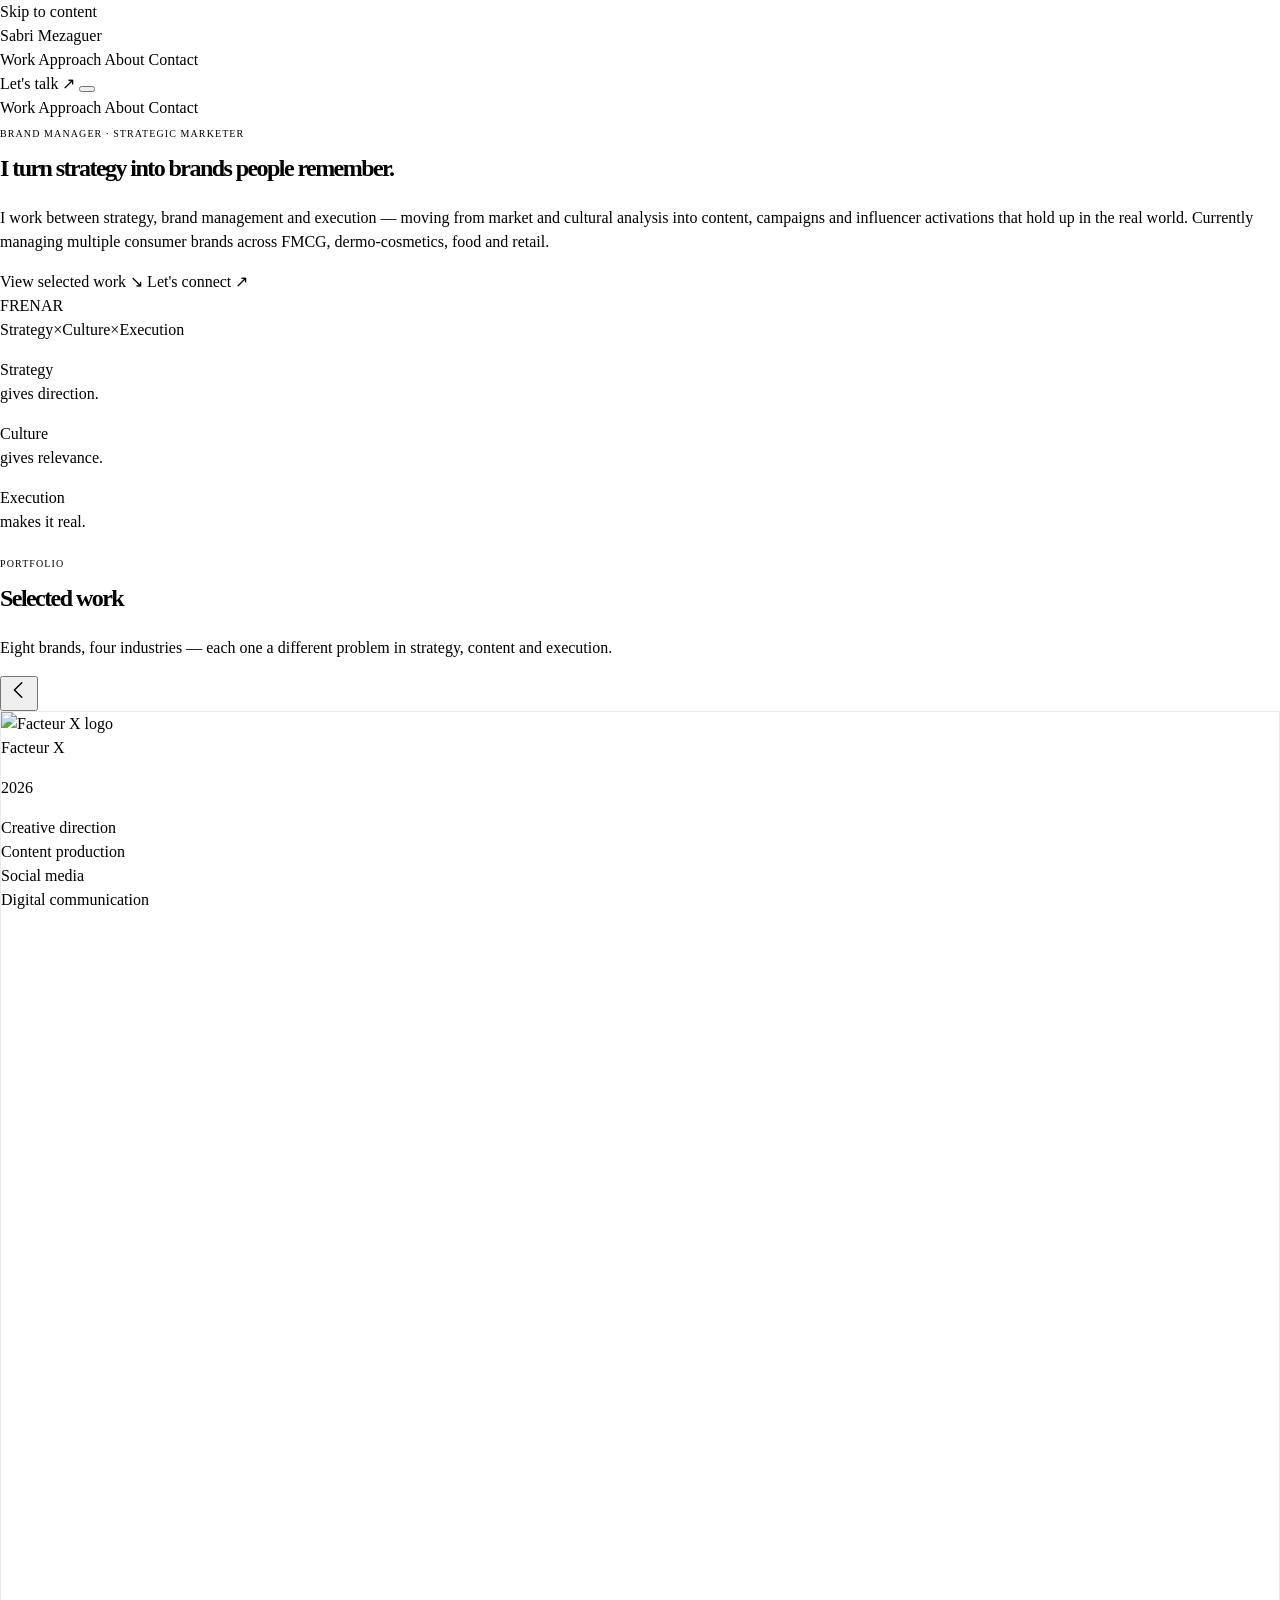
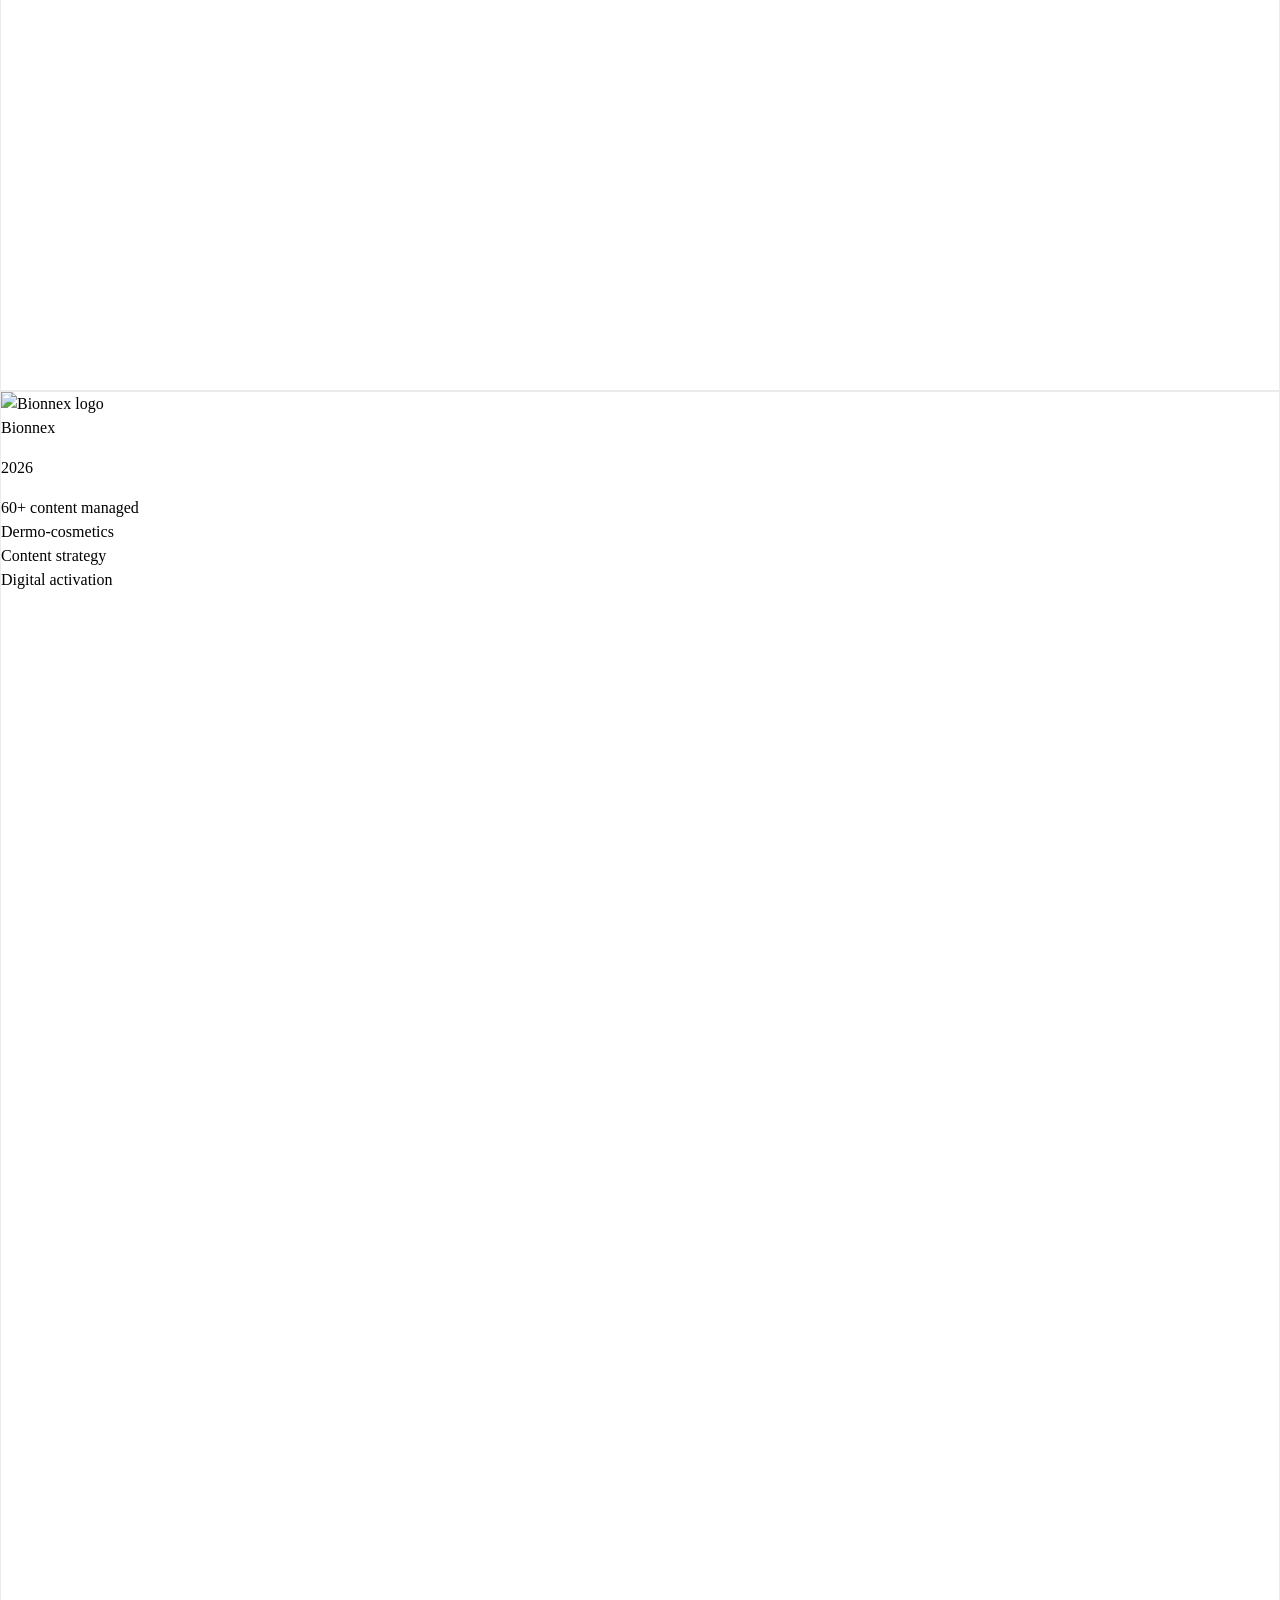
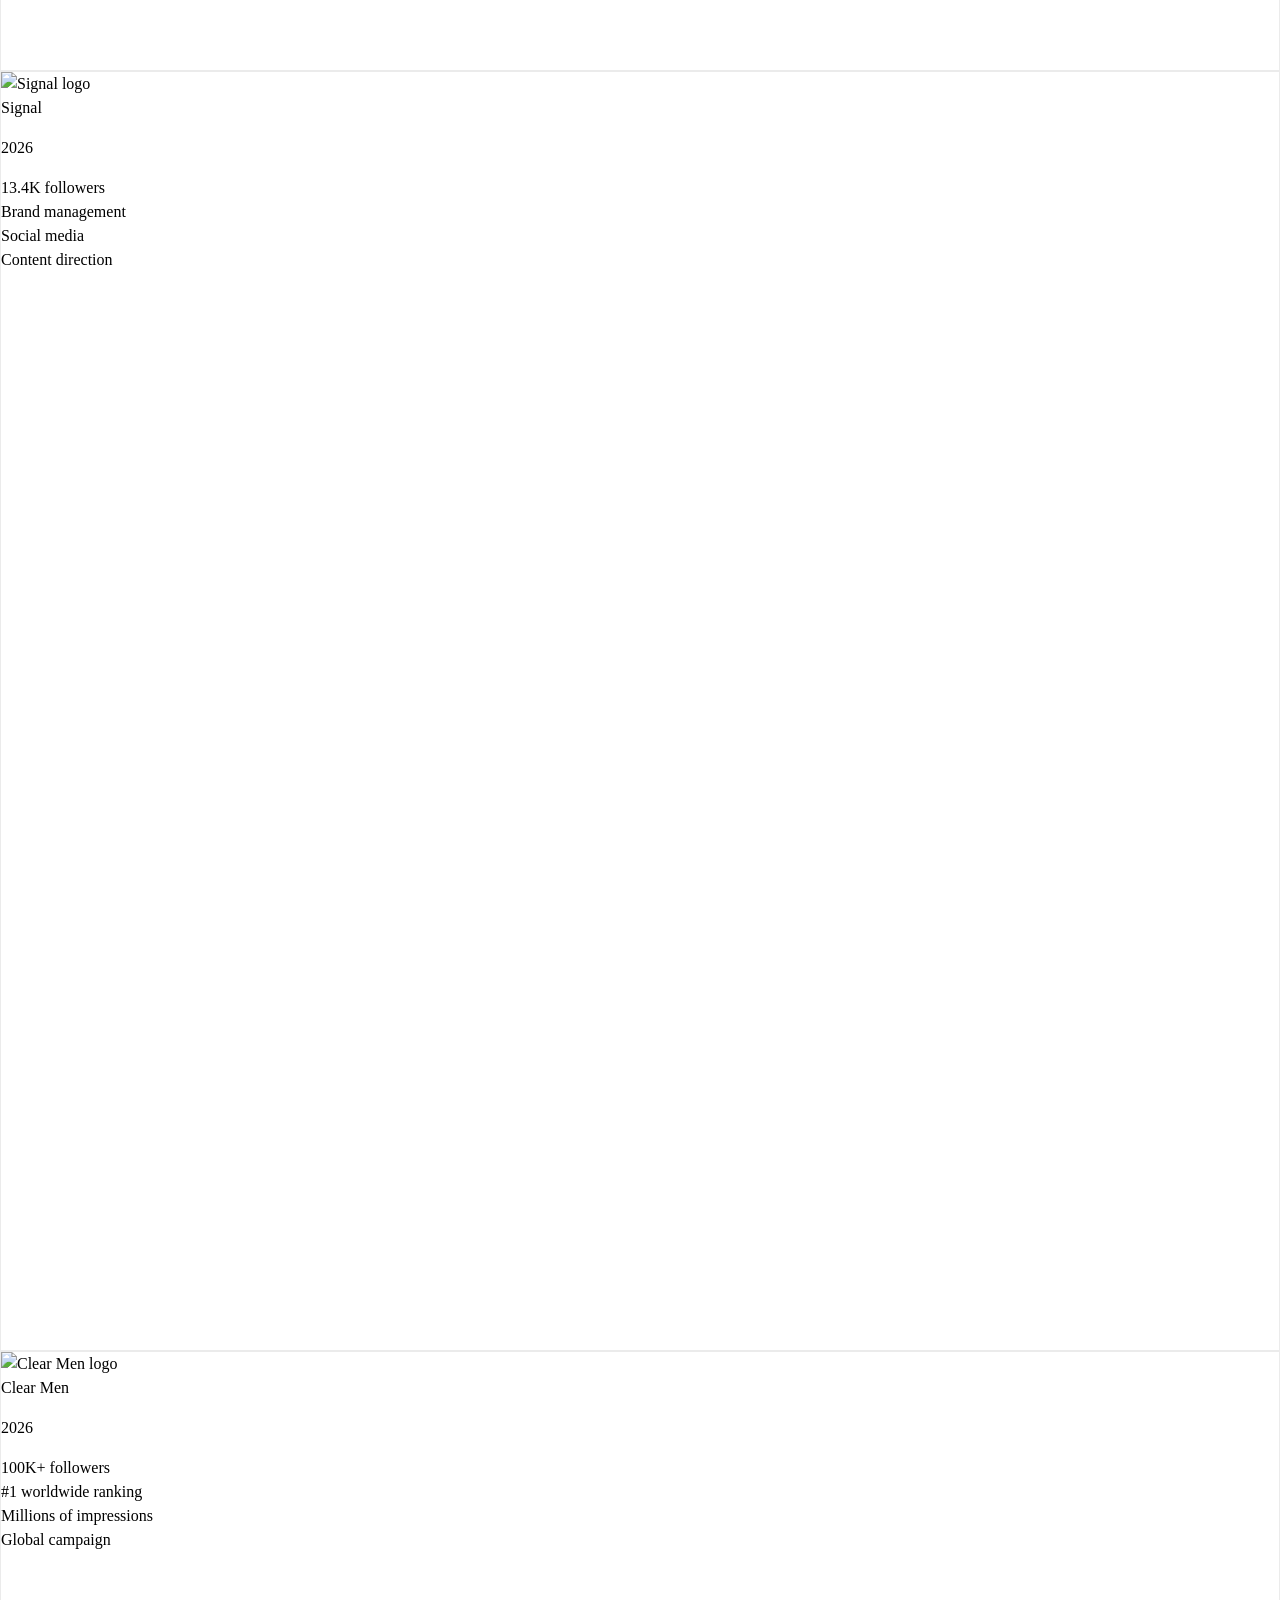
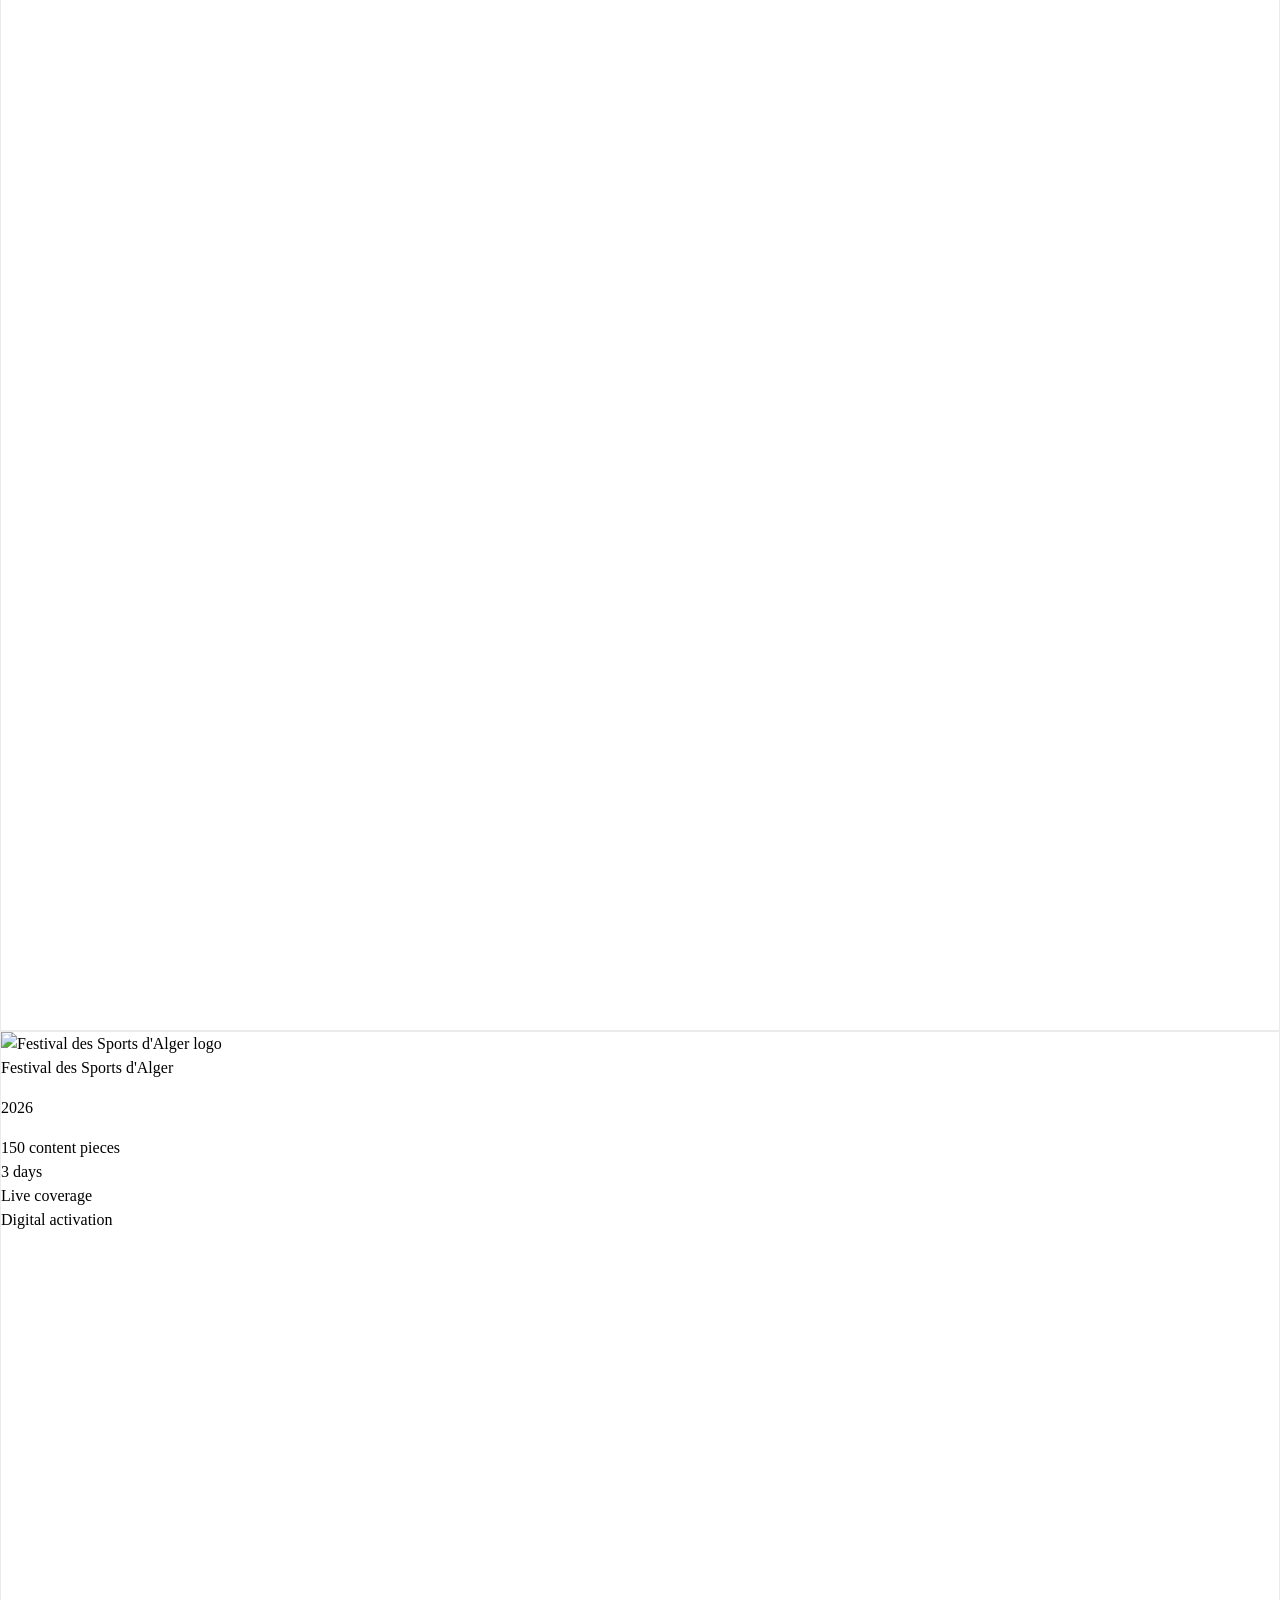
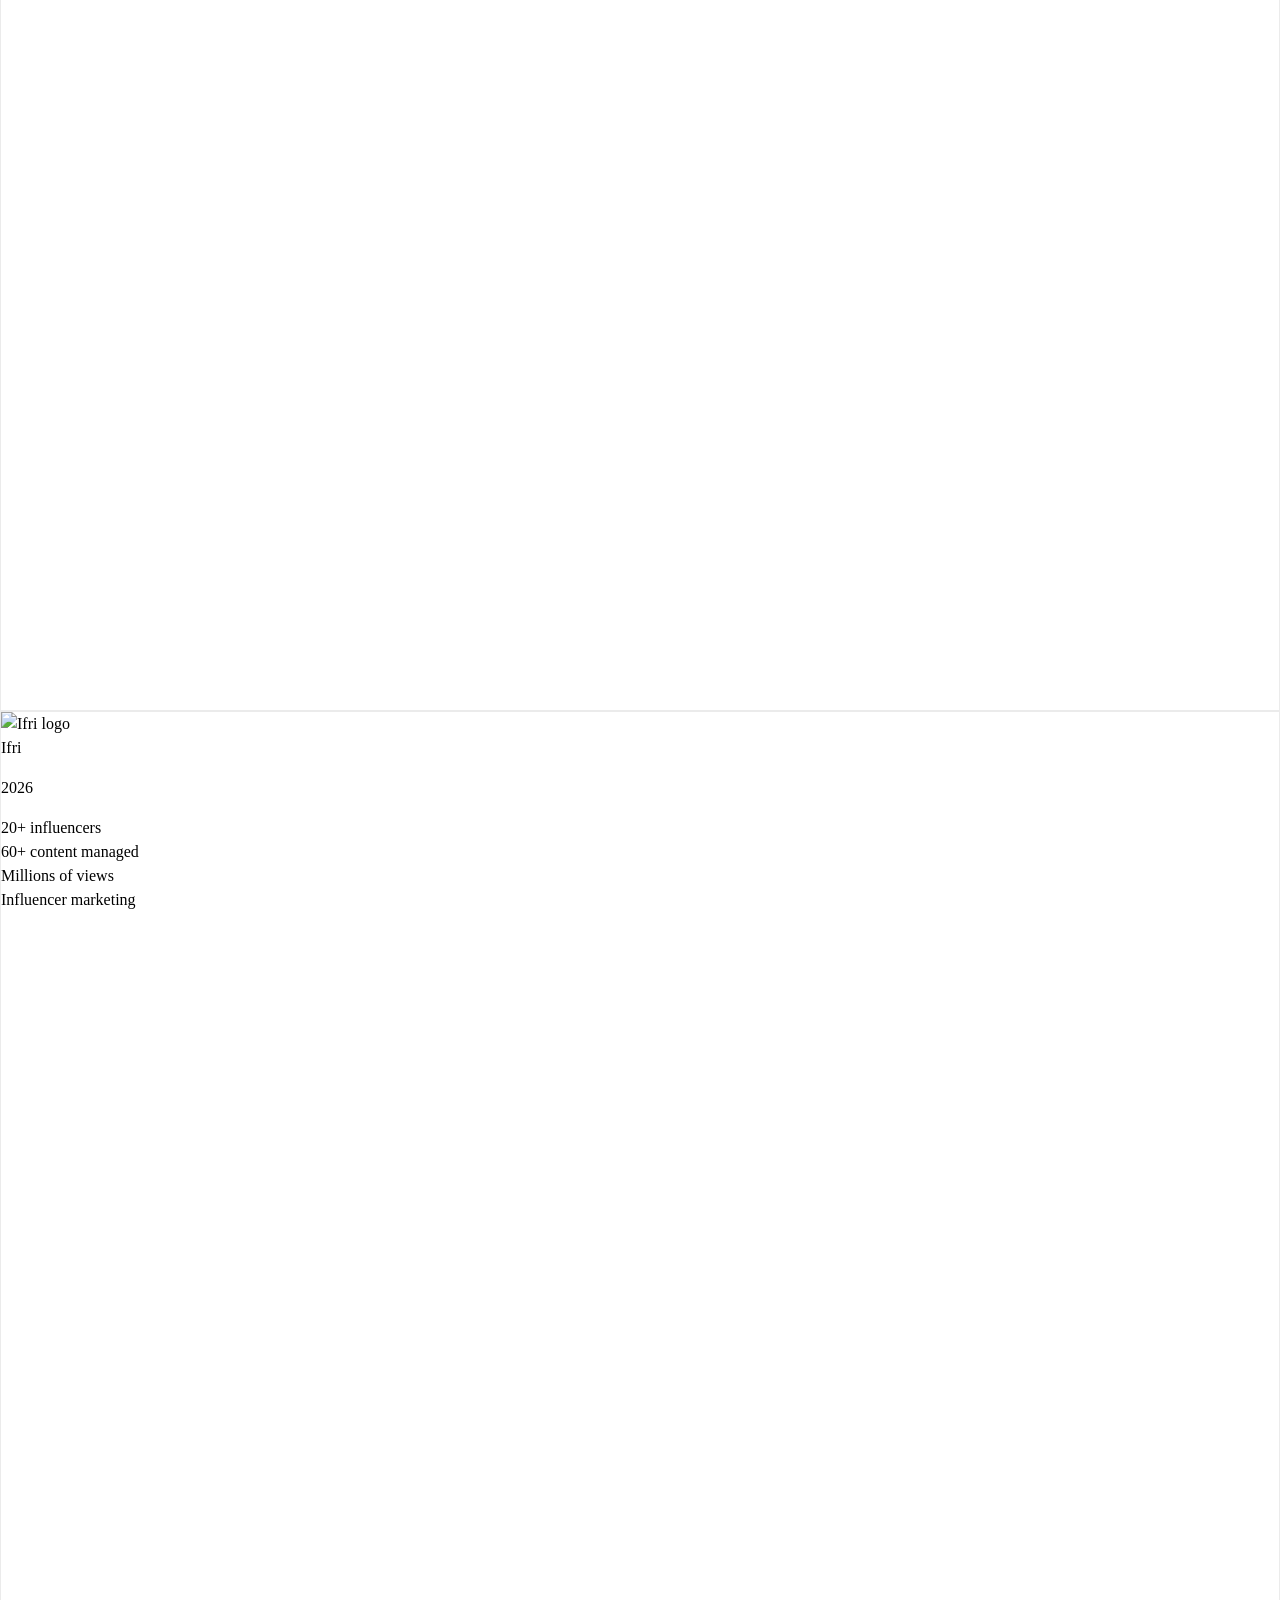
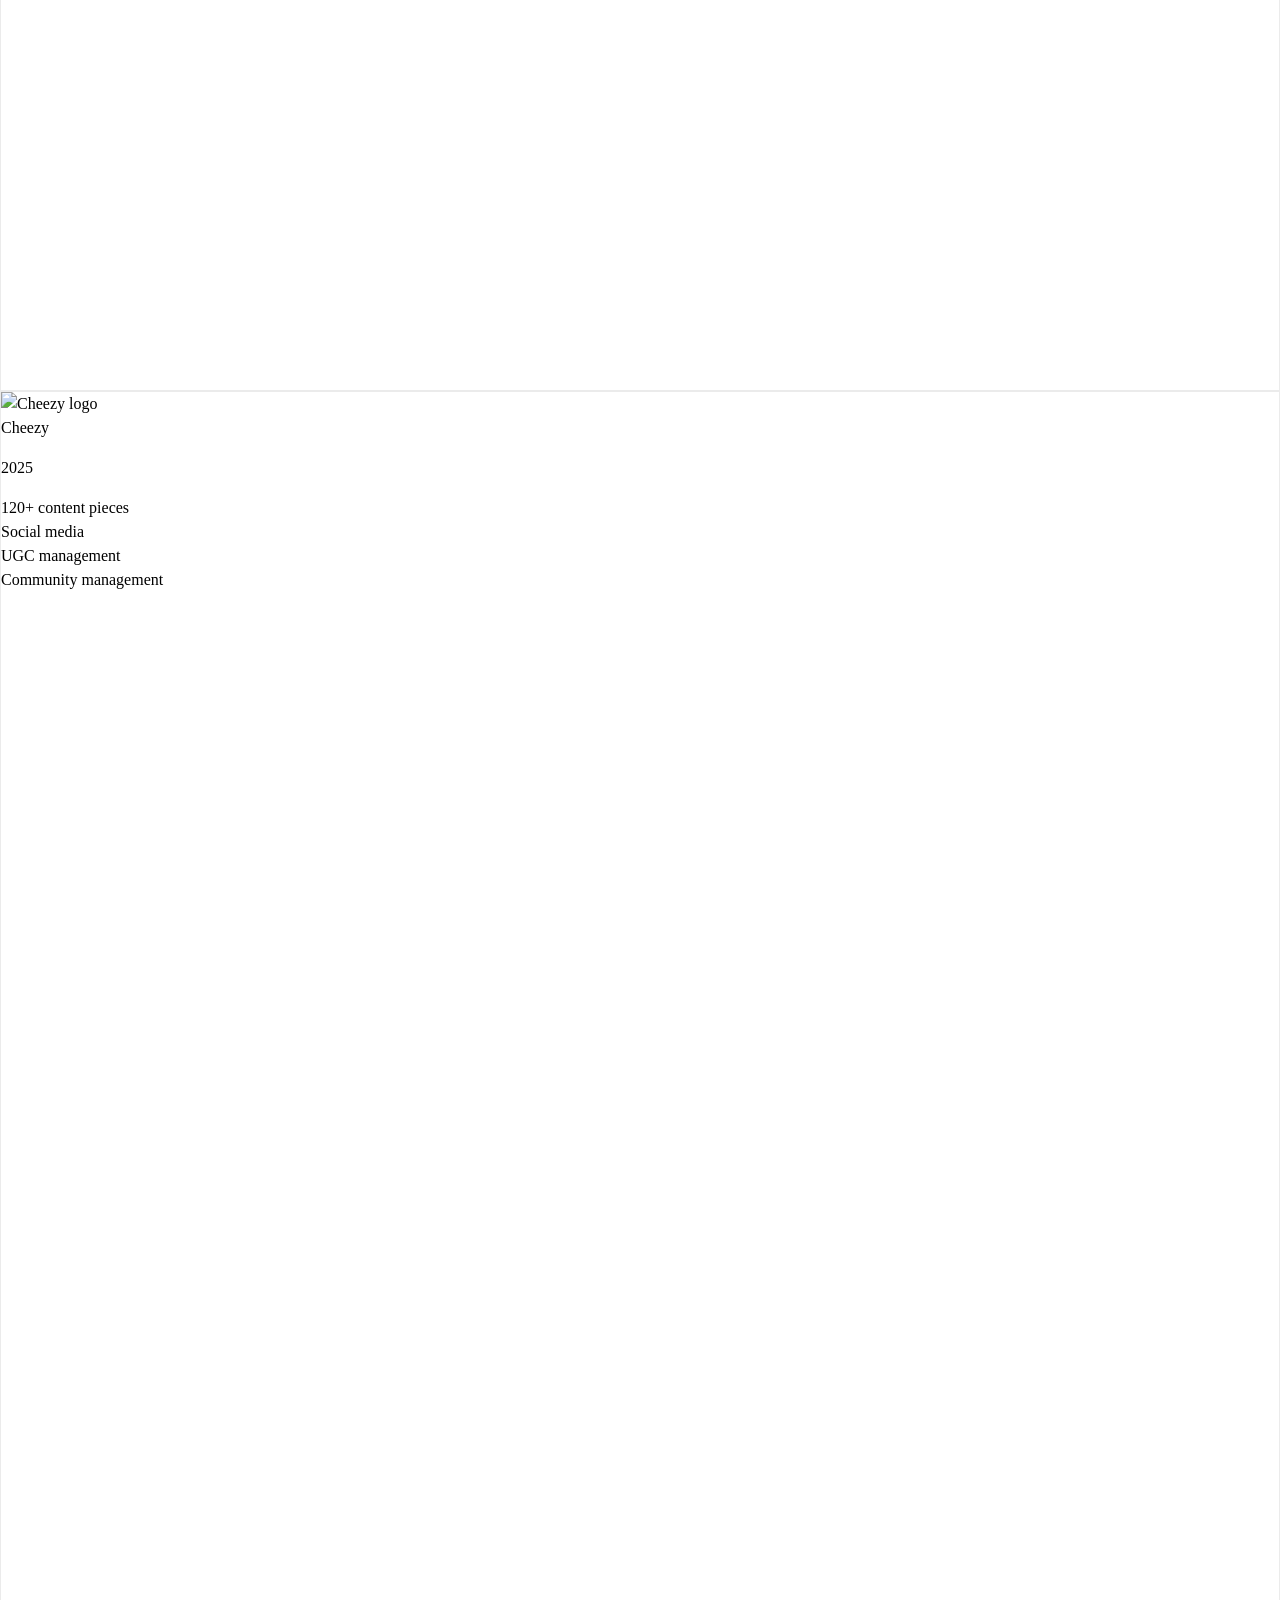
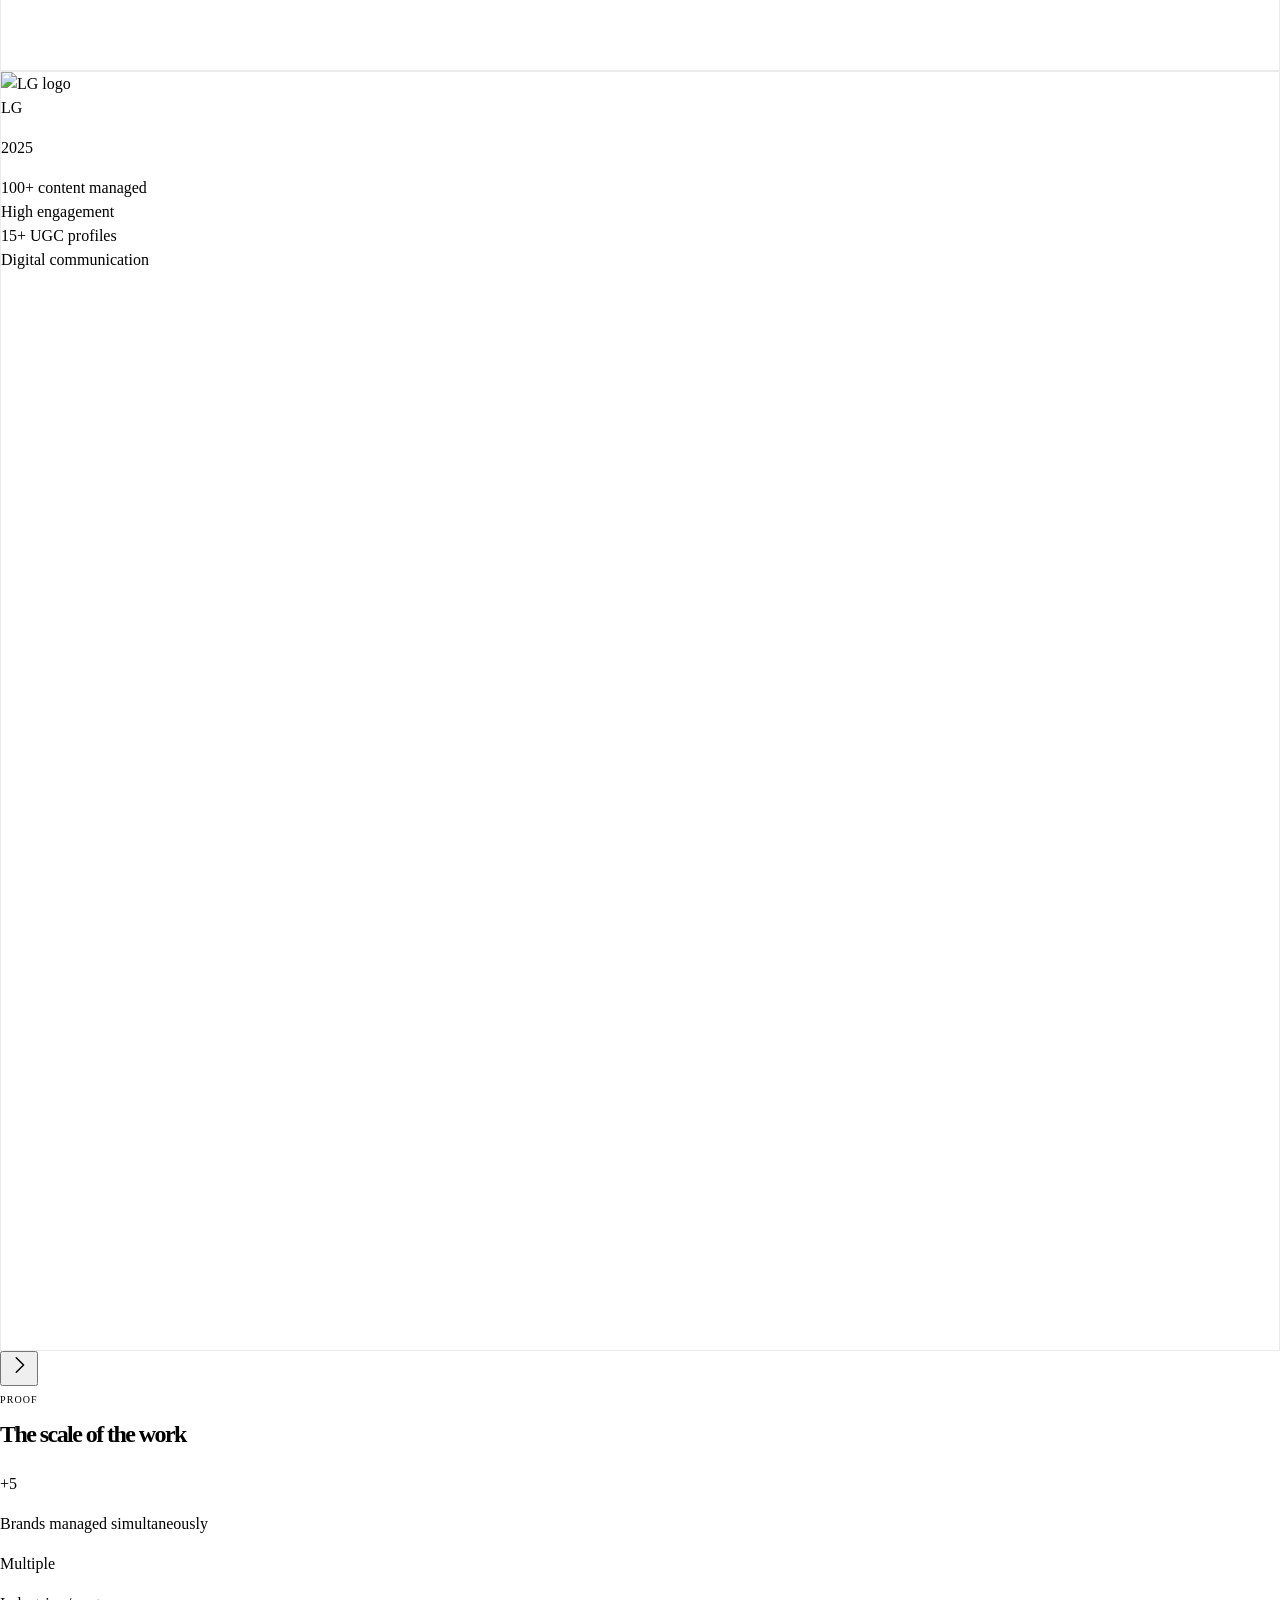
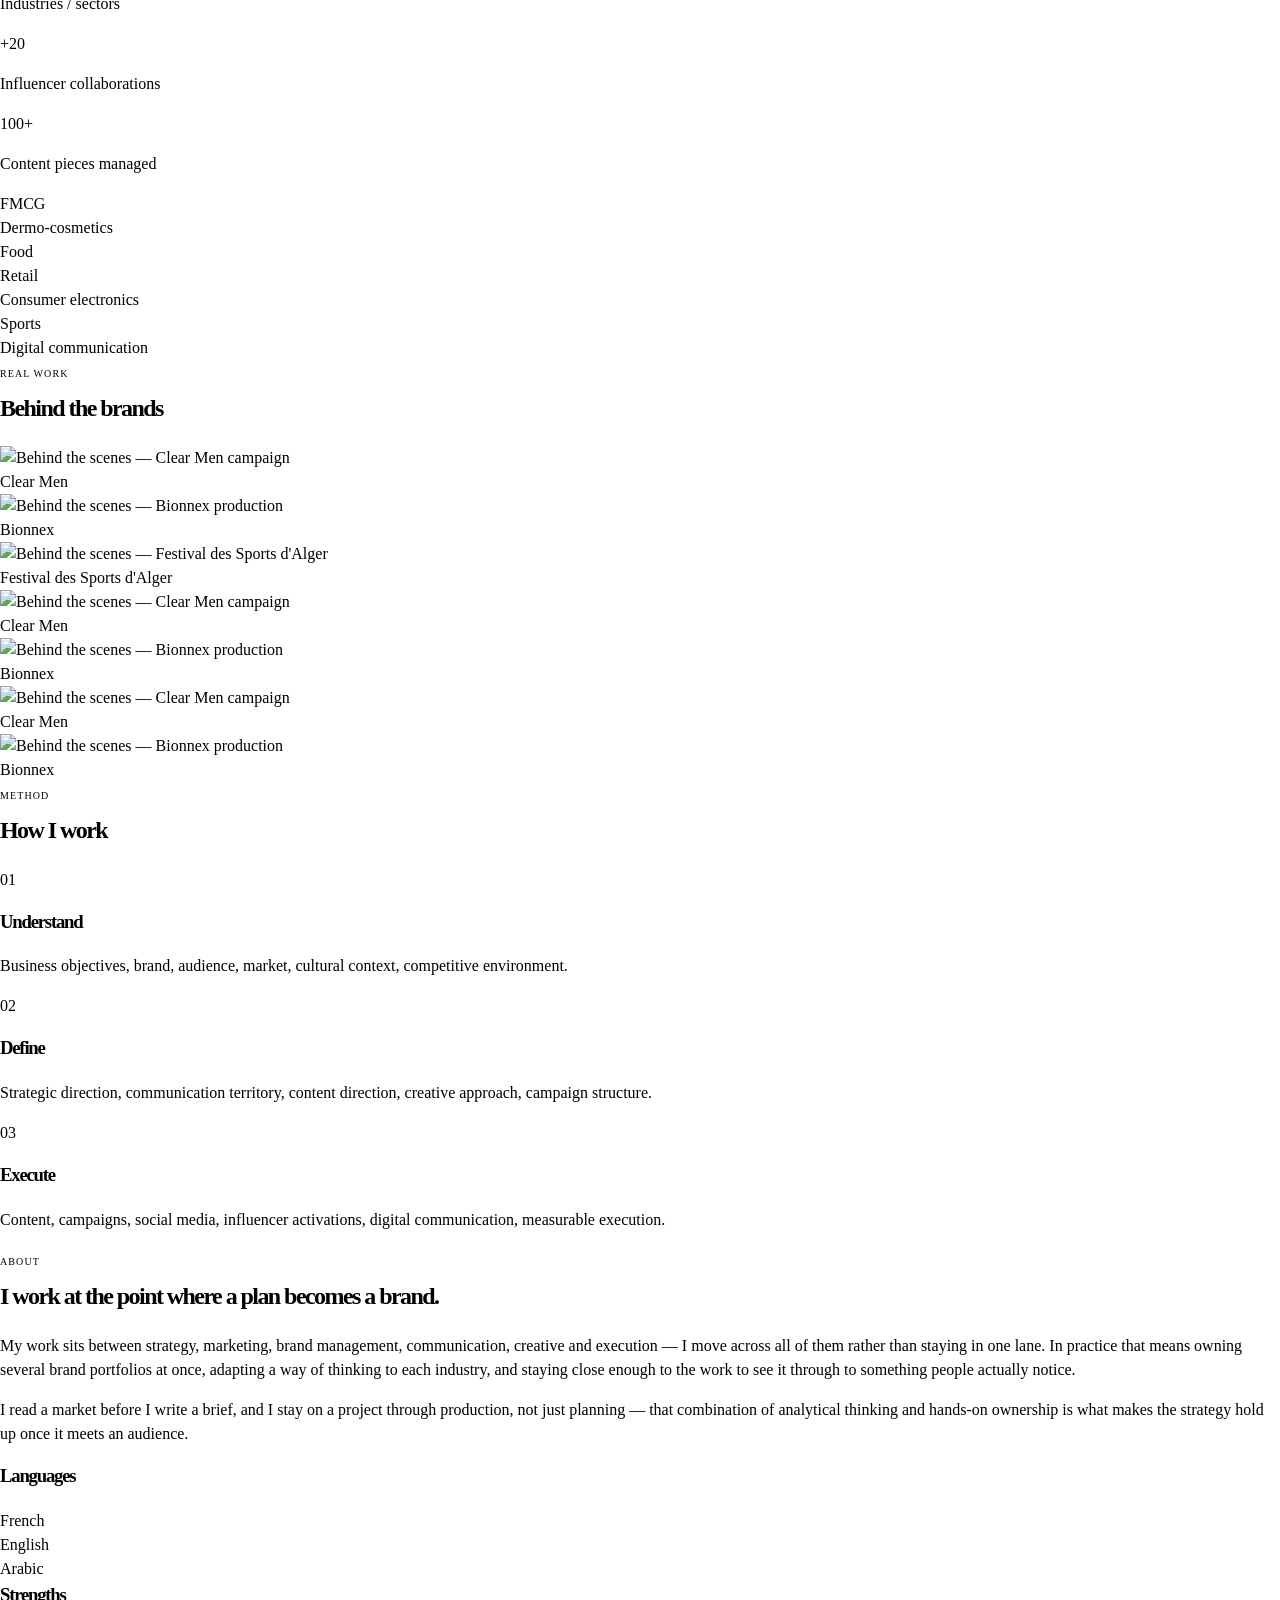
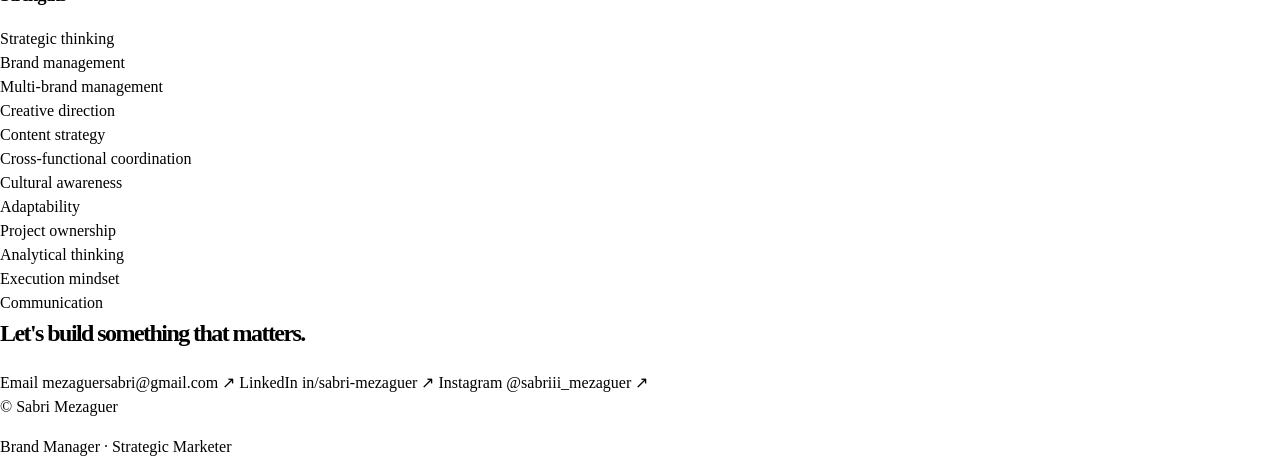
==== commit 2d421ee9: "Update index.html" ====
--- a/index.html
+++ b/index.html
@@ -1,1327 +1,371 @@
-```html
 <!DOCTYPE html>
 <html lang="en">
 <head>
-    <meta charset="UTF-8">
-
-    <meta
-        name="viewport"
-        content="width=device-width, initial-scale=1.0"
-    >
-
-    <meta
-        name="description"
-        content="Sabri Mezaguer — Brand Manager and Strategic Marketer. Brand strategy, social media, digital campaigns and creative execution."
-    >
-
-    <meta name="theme-color" content="#F5F2EA">
-
-    <title>Sabri Mezaguer — Brand Manager · Strategic Marketer</title>
-
-    <!-- =====================================================
-         FONTS
-    ====================================================== -->
-
-    <link rel="preconnect" href="https://fonts.googleapis.com">
-    <link rel="preconnect" href="https://fonts.gstatic.com" crossorigin>
-
-    <link
-        href="https://fonts.googleapis.com/css2?family=DM+Sans:wght@400;500;600;700&family=Manrope:wght@500;600;700;800&family=DM+Mono:wght@400;500&display=swap"
-        rel="stylesheet"
-    >
-
-    <!-- =====================================================
-         MAIN STYLESHEET
-    ====================================================== -->
-
-    <link rel="stylesheet" href="style.css">
+<meta charset="UTF-8">
+<meta name="viewport" content="width=device-width, initial-scale=1.0">
+<title>Sabri Mezaguer — Brand Manager · Strategic Marketer</title>
+<meta name="description" content="Sabri Mezaguer — Brand Manager and Strategic Marketer. Strategy × Culture × Execution.">
+<link rel="preconnect" href="https://fonts.googleapis.com">
+<link rel="preconnect" href="https://fonts.gstatic.com" crossorigin>
+<link href="https://fonts.googleapis.com/css2?family=Fraunces:opsz,wght@9..144,340;9..144,460;9..144,560&family=Inter:wght@400;500;600&family=IBM+Plex+Mono:wght@500&display=swap" rel="stylesheet">
+<link rel="stylesheet" href="style.css">
 </head>
-
-
 <body>
 
-<!-- =========================================================
-     HEADER
-========================================================= -->
-
-<header class="site-header">
-
-    <div class="header-inner">
-
-        <a
-            href="#top"
-            class="site-logo"
-            aria-label="Sabri Mezaguer — Home"
-        >
-            SM.
+<a class="skip-link" href="#main">Skip to content</a>
+
+<!-- ============ NAV ============ -->
+<header class="nav" id="nav">
+  <div class="nav__inner">
+    <a href="#top" class="nav__logo">Sabri Mezaguer</a>
+    <nav class="nav__links" aria-label="Primary">
+      <a href="#work">Work</a>
+      <a href="#approach">Approach</a>
+      <a href="#about">About</a>
+      <a href="#contact">Contact</a>
+    </nav>
+    <a href="#contact" class="nav__cta">Let's talk <span aria-hidden="true">↗</span></a>
+    <button class="nav__burger" id="navBurger" aria-label="Open menu" aria-expanded="false" aria-controls="navMobile">
+      <span></span><span></span>
+    </button>
+  </div>
+  <nav class="nav__mobile" id="navMobile" aria-label="Mobile">
+    <a href="#work">Work</a>
+    <a href="#approach">Approach</a>
+    <a href="#about">About</a>
+    <a href="#contact">Contact</a>
+  </nav>
+</header>
+
+<main id="main">
+
+  <!-- ============ HERO ============ -->
+  <section class="hero" id="top">
+    <div class="hero__inner">
+      <p class="eyebrow reveal">Brand Manager · Strategic Marketer</p>
+      <h1 class="hero__headline reveal">I turn strategy into brands people remember.</h1>
+      <p class="hero__sub reveal">I work between strategy, brand management and execution — moving from market and cultural analysis into content, campaigns and influencer activations that hold up in the real world. Currently managing multiple consumer brands across FMCG, dermo‑cosmetics, food and retail.</p>
+      <div class="hero__cta reveal">
+        <a href="#work" class="btn btn--primary">View selected work <span aria-hidden="true">↘</span></a>
+        <a href="#contact" class="btn btn--ghost">Let's connect <span aria-hidden="true">↗</span></a>
+      </div>
+    </div>
+    <div class="hero__marks" aria-hidden="true">
+      <span>FR</span><span>EN</span><span>AR</span>
+    </div>
+  </section>
+
+  <!-- ============ STRATEGY x CULTURE x EXECUTION ============ -->
+  <section class="thesis">
+    <div class="thesis__inner">
+      <p class="thesis__statement reveal">
+        <span>Strategy</span><span class="thesis__x" aria-hidden="true">×</span><span>Culture</span><span class="thesis__x" aria-hidden="true">×</span><span>Execution</span>
+      </p>
+      <div class="thesis__grid reveal">
+        <div><span class="thesis__label">Strategy</span><p>gives direction.</p></div>
+        <div><span class="thesis__label">Culture</span><p>gives relevance.</p></div>
+        <div><span class="thesis__label">Execution</span><p>makes it real.</p></div>
+      </div>
+    </div>
+  </section>
+
+  <!-- ============ SELECTED WORK ============ -->
+  <section class="work" id="work">
+    <div class="work__head">
+      <p class="eyebrow reveal">Portfolio</p>
+      <h2 class="section-title reveal">Selected work</h2>
+      <p class="work__intro reveal">Eight brands, four industries — each one a different problem in strategy, content and execution.</p>
+    </div>
+
+    <div class="carousel" id="carousel">
+      <button class="carousel__arrow carousel__arrow--prev" id="prevArrow" aria-label="Previous brands">
+        <svg viewBox="0 0 24 24" width="22" height="22" aria-hidden="true"><path d="M15 4L7 12L15 20" stroke="currentColor" stroke-width="1.6" fill="none" stroke-linecap="round" stroke-linejoin="round"/></svg>
+      </button>
+
+      <div class="carousel__viewport" id="carouselViewport">
+        <ul class="carousel__track" id="carouselTrack">
+
+          <li class="brand-card" data-bg="black" tabindex="0">
+            <div class="brand-card__face">
+              <img src="images/facteur-x.png" alt="Facteur X logo" class="brand-card__logo" loading="lazy">
+            </div>
+            <div class="brand-card__info">
+              <p class="brand-card__name">Facteur X</p>
+              <p class="brand-card__year">2026</p>
+              <ul class="brand-card__kpis">
+                <li>Creative direction</li>
+                <li>Content production</li>
+                <li>Social media</li>
+                <li>Digital communication</li>
+              </ul>
+            </div>
+          </li>
+
+          <li class="brand-card" data-bg="green" tabindex="0">
+            <div class="brand-card__face">
+              <img src="images/bionnex.png" alt="Bionnex logo" class="brand-card__logo" loading="lazy">
+            </div>
+            <div class="brand-card__info">
+              <p class="brand-card__name">Bionnex</p>
+              <p class="brand-card__year">2026</p>
+              <ul class="brand-card__kpis">
+                <li>60+ content managed</li>
+                <li>Dermo-cosmetics</li>
+                <li>Content strategy</li>
+                <li>Digital activation</li>
+              </ul>
+            </div>
+          </li>
+
+          <li class="brand-card" data-bg="white" tabindex="0">
+            <div class="brand-card__face">
+              <img src="images/signal.png" alt="Signal logo" class="brand-card__logo" loading="lazy">
+            </div>
+            <div class="brand-card__info">
+              <p class="brand-card__name">Signal</p>
+              <p class="brand-card__year">2026</p>
+              <ul class="brand-card__kpis">
+                <li>13.4K followers</li>
+                <li>Brand management</li>
+                <li>Social media</li>
+                <li>Content direction</li>
+              </ul>
+            </div>
+          </li>
+
+          <li class="brand-card" data-bg="blue-electric" tabindex="0">
+            <div class="brand-card__face">
+              <img src="images/clear-men.png" alt="Clear Men logo" class="brand-card__logo" loading="lazy">
+            </div>
+            <div class="brand-card__info">
+              <p class="brand-card__name">Clear Men</p>
+              <p class="brand-card__year">2026</p>
+              <ul class="brand-card__kpis">
+                <li>100K+ followers</li>
+                <li>#1 worldwide ranking</li>
+                <li>Millions of impressions</li>
+                <li>Global campaign</li>
+              </ul>
+            </div>
+          </li>
+
+          <li class="brand-card" data-bg="white" tabindex="0">
+            <div class="brand-card__face">
+              <img src="images/festival-des-sports.png" alt="Festival des Sports d'Alger logo" class="brand-card__logo" loading="lazy">
+            </div>
+            <div class="brand-card__info">
+              <p class="brand-card__name">Festival des Sports d'Alger</p>
+              <p class="brand-card__year">2026</p>
+              <ul class="brand-card__kpis">
+                <li>150 content pieces</li>
+                <li>3 days</li>
+                <li>Live coverage</li>
+                <li>Digital activation</li>
+              </ul>
+            </div>
+          </li>
+
+          <li class="brand-card" data-bg="blue" tabindex="0">
+            <div class="brand-card__face">
+              <img src="images/ifri.png" alt="Ifri logo" class="brand-card__logo" loading="lazy">
+            </div>
+            <div class="brand-card__info">
+              <p class="brand-card__name">Ifri</p>
+              <p class="brand-card__year">2026</p>
+              <ul class="brand-card__kpis">
+                <li>20+ influencers</li>
+                <li>60+ content managed</li>
+                <li>Millions of views</li>
+                <li>Influencer marketing</li>
+              </ul>
+            </div>
+          </li>
+
+          <li class="brand-card" data-bg="green-deep" tabindex="0">
+            <div class="brand-card__face">
+              <img src="images/cheezy.png" alt="Cheezy logo" class="brand-card__logo" loading="lazy">
+            </div>
+            <div class="brand-card__info">
+              <p class="brand-card__name">Cheezy</p>
+              <p class="brand-card__year">2025</p>
+              <ul class="brand-card__kpis">
+                <li>120+ content pieces</li>
+                <li>Social media</li>
+                <li>UGC management</li>
+                <li>Community management</li>
+              </ul>
+            </div>
+          </li>
+
+          <li class="brand-card" data-bg="white" tabindex="0">
+            <div class="brand-card__face">
+              <img src="images/lg.png" alt="LG logo" class="brand-card__logo" loading="lazy">
+            </div>
+            <div class="brand-card__info">
+              <p class="brand-card__name">LG</p>
+              <p class="brand-card__year">2025</p>
+              <ul class="brand-card__kpis">
+                <li>100+ content managed</li>
+                <li>High engagement</li>
+                <li>15+ UGC profiles</li>
+                <li>Digital communication</li>
+              </ul>
+            </div>
+          </li>
+
+        </ul>
+      </div>
+
+      <button class="carousel__arrow carousel__arrow--next" id="nextArrow" aria-label="Next brands">
+        <svg viewBox="0 0 24 24" width="22" height="22" aria-hidden="true"><path d="M9 4L17 12L9 20" stroke="currentColor" stroke-width="1.6" fill="none" stroke-linecap="round" stroke-linejoin="round"/></svg>
+      </button>
+    </div>
+
+    <div class="carousel__dots" id="carouselDots" role="tablist" aria-label="Brand groups"></div>
+  </section>
+
+  <!-- ============ SCALE OF THE WORK ============ -->
+  <section class="scale">
+    <p class="eyebrow reveal">Proof</p>
+    <h2 class="section-title reveal">The scale of the work</h2>
+    <div class="scale__grid">
+      <div class="scale__stat reveal">
+        <p class="scale__number">+5</p>
+        <p class="scale__label">Brands managed simultaneously</p>
+      </div>
+      <div class="scale__stat reveal">
+        <p class="scale__number">Multiple</p>
+        <p class="scale__label">Industries / sectors</p>
+      </div>
+      <div class="scale__stat reveal">
+        <p class="scale__number">+20</p>
+        <p class="scale__label">Influencer collaborations</p>
+      </div>
+      <div class="scale__stat reveal">
+        <p class="scale__number">100+</p>
+        <p class="scale__label">Content pieces managed</p>
+      </div>
+    </div>
+    <ul class="scale__industries reveal">
+      <li>FMCG</li>
+      <li>Dermo-cosmetics</li>
+      <li>Food</li>
+      <li>Retail</li>
+      <li>Consumer electronics</li>
+      <li>Sports</li>
+      <li>Digital communication</li>
+    </ul>
+  </section>
+
+  <!-- ============ BEHIND THE BRANDS ============ -->
+  <section class="backstage">
+    <div class="backstage__head">
+      <p class="eyebrow reveal">Real work</p>
+      <h2 class="section-title reveal">Behind the brands</h2>
+    </div>
+    <div class="backstage__strip" aria-hidden="false">
+      <ul class="backstage__track" id="backstageTrack">
+        <li><img src="images/backstage/clear-men-1.jpg" alt="Behind the scenes — Clear Men campaign" loading="lazy"><span>Clear Men</span></li>
+        <li><img src="images/backstage/bionnex-1.jpg" alt="Behind the scenes — Bionnex production" loading="lazy"><span>Bionnex</span></li>
+        <li><img src="images/backstage/festival-1.jpg" alt="Behind the scenes — Festival des Sports d'Alger" loading="lazy"><span>Festival des Sports d'Alger</span></li>
+        <li><img src="images/backstage/clear-men-2.jpg" alt="Behind the scenes — Clear Men campaign" loading="lazy"><span>Clear Men</span></li>
+        <li><img src="images/backstage/bionnex-2.jpg" alt="Behind the scenes — Bionnex production" loading="lazy"><span>Bionnex</span></li>
+        <li><img src="images/backstage/clear-men-3.jpg" alt="Behind the scenes — Clear Men campaign" loading="lazy"><span>Clear Men</span></li>
+        <li><img src="images/backstage/bionnex-3.jpg" alt="Behind the scenes — Bionnex production" loading="lazy"><span>Bionnex</span></li>
+      </ul>
+    </div>
+  </section>
+
+  <!-- ============ HOW I WORK ============ -->
+  <section class="method" id="approach">
+    <p class="eyebrow reveal">Method</p>
+    <h2 class="section-title reveal">How I work</h2>
+    <div class="method__grid">
+      <div class="method__step reveal">
+        <p class="method__number">01</p>
+        <h3>Understand</h3>
+        <p>Business objectives, brand, audience, market, cultural context, competitive environment.</p>
+      </div>
+      <div class="method__step reveal">
+        <p class="method__number">02</p>
+        <h3>Define</h3>
+        <p>Strategic direction, communication territory, content direction, creative approach, campaign structure.</p>
+      </div>
+      <div class="method__step reveal">
+        <p class="method__number">03</p>
+        <h3>Execute</h3>
+        <p>Content, campaigns, social media, influencer activations, digital communication, measurable execution.</p>
+      </div>
+    </div>
+  </section>
+
+  <!-- ============ ABOUT ============ -->
+  <section class="about" id="about">
+    <div class="about__grid">
+      <div class="about__text">
+        <p class="eyebrow reveal">About</p>
+        <h2 class="section-title reveal">I work at the point where a plan becomes a brand.</h2>
+        <p class="reveal">My work sits between strategy, marketing, brand management, communication, creative and execution — I move across all of them rather than staying in one lane. In practice that means owning several brand portfolios at once, adapting a way of thinking to each industry, and staying close enough to the work to see it through to something people actually notice.</p>
+        <p class="reveal">I read a market before I write a brief, and I stay on a project through production, not just planning — that combination of analytical thinking and hands-on ownership is what makes the strategy hold up once it meets an audience.</p>
+      </div>
+      <div class="about__side">
+        <div class="about__block reveal">
+          <h3 class="about__block-title">Languages</h3>
+          <ul class="about__languages">
+            <li>French</li>
+            <li>English</li>
+            <li>Arabic</li>
+          </ul>
+        </div>
+        <div class="about__block reveal">
+          <h3 class="about__block-title">Strengths</h3>
+          <ul class="about__strengths">
+            <li>Strategic thinking</li>
+            <li>Brand management</li>
+            <li>Multi-brand management</li>
+            <li>Creative direction</li>
+            <li>Content strategy</li>
+            <li>Cross-functional coordination</li>
+            <li>Cultural awareness</li>
+            <li>Adaptability</li>
+            <li>Project ownership</li>
+            <li>Analytical thinking</li>
+            <li>Execution mindset</li>
+            <li>Communication</li>
+          </ul>
+        </div>
+      </div>
+    </div>
+  </section>
+
+  <!-- ============ CONTACT ============ -->
+  <section class="contact" id="contact">
+    <div class="contact__inner">
+      <h2 class="contact__headline reveal">Let's build something that matters.</h2>
+      <div class="contact__links reveal">
+        <a href="mailto:mezaguersabri@gmail.com" class="contact__link">
+          <span class="contact__link-label">Email</span>
+          <span class="contact__link-value">mezaguersabri@gmail.com <span aria-hidden="true">↗</span></span>
         </a>
-
-
-        <nav
-            class="main-navigation"
-            aria-label="Main navigation"
-        >
-
-            <a href="#work">Work</a>
-            <a href="#approach">Approach</a>
-            <a href="#about">About</a>
-            <a href="#experience">Experience</a>
-            <a href="#contact">Contact</a>
-
-        </nav>
-
-
-        <a
-            href="mailto:mezaguersabri@gmail.com"
-            class="header-contact"
-        >
-            Let's talk <span>↗</span>
+        <a href="https://www.linkedin.com/in/sabri-mezaguer/" class="contact__link" target="_blank" rel="noopener">
+          <span class="contact__link-label">LinkedIn</span>
+          <span class="contact__link-value">in/sabri-mezaguer <span aria-hidden="true">↗</span></span>
         </a>
-
-
-        <button
-            class="mobile-menu-toggle"
-            type="button"
-            aria-label="Open navigation menu"
-            aria-expanded="false"
-        >
-            <span></span>
-            <span></span>
-            <span></span>
-        </button>
-
-    </div>
-
-</header>
-
-
-<!-- =========================================================
-     MAIN
-========================================================= -->
-
-<main id="top">
-
-
-<!-- =========================================================
-     HERO
-========================================================= -->
-
-<section class="hero-section">
-
-    <div class="page-container">
-
-        <div class="hero-topline">
-
-            <span class="eyebrow">
-                BRAND MANAGEMENT / SOCIAL MEDIA / DIGITAL
-            </span>
-
-            <span class="hero-status">
-                AVAILABLE FOR INTERNATIONAL OPPORTUNITIES
-            </span>
-
-        </div>
-
-
-        <div class="hero-layout">
-
-            <div class="hero-main">
-
-                <h1 class="hero-title">
-                    I turn strategy into
-                    <span>brands people remember.</span>
-                </h1>
-
-
-                <p class="hero-description">
-                    I connect business objectives, brand strategy and
-                    creative execution to build communication people
-                    actually notice.
-                </p>
-
-
-                <div class="hero-actions">
-
-                    <a
-                        href="#work"
-                        class="large-button button-dark"
-                    >
-                        Explore my work
-                        <span>↓</span>
-                    </a>
-
-                    <a
-                        href="#contact"
-                        class="large-button button-outline"
-                    >
-                        Let's talk
-                        <span>↗</span>
-                    </a>
-
-                </div>
-
-            </div>
-
-
-            <div class="hero-side">
-
-                <div class="hero-side-number">
-                    01
-                </div>
-
-                <p>
-                    Brand Manager · Strategic Marketer
-                </p>
-
-                <p>
-                    Working across FMCG, dermo-cosmetics,
-                    food, retail and digital brand experiences.
-                </p>
-
-            </div>
-
-        </div>
-
-    </div>
-
-</section>
-
-
-
-<!-- =========================================================
-     STRATEGY / CULTURE / EXECUTION
-========================================================= -->
-
-<section class="brand-statement">
-
-    <div class="page-container">
-
-        <div class="statement-line">
-
-            <span>STRATEGY</span>
-
-            <strong>×</strong>
-
-            <span>CULTURE</span>
-
-            <strong>×</strong>
-
-            <span>EXECUTION</span>
-
-        </div>
-
-        <p class="statement-description">
-            The three dimensions behind the way I build and manage brands.
-        </p>
-
-    </div>
-
-</section>
-
-
-
-<!-- =========================================================
-     SELECTED WORK
-========================================================= -->
-
-<section
-    class="selected-work-section"
-    id="work"
->
-
-    <div class="page-container">
-
-        <div class="section-heading selected-work-heading">
-
-            <div>
-
-                <span class="eyebrow">
-                    SELECTED WORK
-                </span>
-
-                <h2>
-                    Brands I've
-                    <span>worked with.</span>
-                </h2>
-
-            </div>
-
-
-            <p>
-                A selection of brands, campaigns and digital
-                experiences I've helped build, manage and activate.
-            </p>
-
-        </div>
-
-
-
-        <!-- =================================================
-             CAROUSEL
-             DO NOT CHANGE THE CLASS STRUCTURE.
-             script.js depends on it.
-        ================================================== -->
-
-        <div class="brands-carousel">
-
-            <button
-                class="carousel-button carousel-prev"
-                type="button"
-                aria-label="Previous brands"
-            >
-                <span>←</span>
-            </button>
-
-
-            <div class="carousel-window">
-
-                <div class="brands-track">
-
-                    <!--
-                        Cards are generated by script.js.
-                        The eight brands are defined there.
-                    -->
-
-                </div>
-
-            </div>
-
-
-            <button
-                class="carousel-button carousel-next"
-                type="button"
-                aria-label="Next brands"
-            >
-                <span>→</span>
-            </button>
-
-        </div>
-
-
-        <div
-            class="carousel-progress"
-            aria-hidden="true"
-        >
-
-            <span class="progress-line"></span>
-            <span class="progress-line"></span>
-            <span class="progress-line"></span>
-            <span class="progress-line"></span>
-
-        </div>
-
-    </div>
-
-</section>
-
-
-
-<!-- =========================================================
-     SCALE OF THE WORK
-========================================================= -->
-
-<section
-    class="scale-section"
-    id="approach"
->
-
-    <div class="page-container">
-
-        <div class="section-heading scale-heading">
-
-            <div>
-
-                <span class="eyebrow">
-                    THE SCALE OF THE WORK
-                </span>
-
-                <h2>
-                    More than content.
-                    <span>Real brand management.</span>
-                </h2>
-
-            </div>
-
-        </div>
-
-
-        <div class="metrics-grid">
-
-            <article class="metric">
-
-                <strong>+5</strong>
-
-                <h3>
-                    Brands managed
-                    simultaneously
-                </h3>
-
-                <p>
-                    Balancing different objectives,
-                    audiences, channels, calendars
-                    and teams at the same time.
-                </p>
-
-            </article>
-
-
-            <article class="metric">
-
-                <strong>4</strong>
-
-                <h3>
-                    Core communication
-                    dimensions
-                </h3>
-
-                <p>
-                    Brand Strategy · Social Media ·
-                    Content · Digital Activation
-                </p>
-
-            </article>
-
-
-            <article class="metric">
-
-                <strong>+20</strong>
-
-                <h3>
-                    Influencers
-                    collaborated with
-                </h3>
-
-                <p>
-                    Creator partnerships and
-                    influencer-led communication
-                    across brand projects.
-                </p>
-
-            </article>
-
-
-            <article class="metric">
-
-                <strong>100+</strong>
-
-                <h3>
-                    Content pieces
-                    managed
-                </h3>
-
-                <p>
-                    Across social calendars,
-                    campaigns, activations and
-                    always-on communication.
-                </p>
-
-            </article>
-
-        </div>
-
-
-        <p class="scale-statement">
-            Managing brands is not about managing one thing at a time.
-            It's about keeping multiple objectives, audiences, channels
-            and deadlines moving in the same direction.
-        </p>
-
-    </div>
-
-</section>
-
-
-
-<!-- =========================================================
-     ABOUT
-========================================================= -->
-
-<section
-    class="about-section"
-    id="about"
->
-
-    <div class="page-container">
-
-        <div class="section-heading about-heading">
-
-            <div>
-
-                <span class="eyebrow">
-                    ABOUT
-                </span>
-
-                <h2>
-                    Strategic by nature.
-                    <span>Creative by practice.</span>
-                </h2>
-
-            </div>
-
-
-            <p>
-                I am a Brand Manager and Strategic Marketer focused
-                on building brands through strategy, creativity
-                and digital execution.
-            </p>
-
-        </div>
-
-
-        <div class="about-grid">
-
-            <div class="about-introduction">
-
-                <p class="large-copy">
-                    My role sits between business objectives,
-                    brand thinking and creative execution.
-                </p>
-
-            </div>
-
-
-            <div class="about-copy">
-
-                <p>
-                    My experience spans multiple industries,
-                    including FMCG, healthcare, beauty and food,
-                    allowing me to work across different audiences,
-                    categories and brand challenges.
-                </p>
-
-                <p>
-                    What defines my approach is the ability to move
-                    between strategic thinking and execution —
-                    understanding the brand, the audience, the message,
-                    the channels and how performance should be measured.
-                </p>
-
-
-                <div class="about-facts">
-
-                    <div class="fact-row">
-
-                        <span>BASED IN</span>
-
-                        <strong>
-                            Algiers, Algeria
-                        </strong>
-
-                    </div>
-
-
-                    <div class="fact-row">
-
-                        <span>FOCUS</span>
-
-                        <strong>
-                            Brand Management · Marketing · Digital
-                        </strong>
-
-                    </div>
-
-
-                    <div class="fact-row">
-
-                        <span>LANGUAGES</span>
-
-                        <strong>
-                            French · English · Arabic
-                        </strong>
-
-                    </div>
-
-                </div>
-
-            </div>
-
-        </div>
-
-    </div>
-
-</section>
-
-
-
-<!-- =========================================================
-     THREE PILLARS
-========================================================= -->
-
-<section class="pillars-section">
-
-    <div class="page-container">
-
-        <div class="section-heading">
-
-            <div>
-
-                <span class="eyebrow">
-                    HOW I WORK
-                </span>
-
-                <h2>
-                    Strategy that
-                    <span>survives execution.</span>
-                </h2>
-
-            </div>
-
-
-            <p>
-                I don't see brand management as a straight line
-                from strategy to execution. It's a continuous
-                process of understanding, building, measuring
-                and adapting.
-            </p>
-
-        </div>
-
-
-        <div class="pillars-grid">
-
-
-            <article class="pillar-card">
-
-                <span class="pillar-number">
-                    01
-                </span>
-
-                <h3>
-                    Understand
-                    <span>the business.</span>
-                </h3>
-
-                <p>
-                    I start with the business objective,
-                    the audience, the market context and
-                    the role the brand needs to play.
-                </p>
-
-                <div class="pillar-list">
-
-                    <span>Brand Strategy</span>
-                    <span>Audience Analysis</span>
-                    <span>Market Context</span>
-                    <span>Business Objectives</span>
-
-                </div>
-
-            </article>
-
-
-
-            <article class="pillar-card">
-
-                <span class="pillar-number">
-                    02
-                </span>
-
-                <h3>
-                    Turn the objective
-                    <span>into a direction.</span>
-                </h3>
-
-                <p>
-                    I translate the challenge into positioning,
-                    key messages, communication territories,
-                    content direction and a clear creative framework.
-                </p>
-
-                <div class="pillar-list">
-
-                    <span>Positioning</span>
-                    <span>Content Strategy</span>
-                    <span>Campaign Planning</span>
-                    <span>Creative Frameworks</span>
-
-                </div>
-
-            </article>
-
-
-
-            <article class="pillar-card">
-
-                <span class="pillar-number">
-                    03
-                </span>
-
-                <h3>
-                    Make it
-                    <span>happen.</span>
-                </h3>
-
-                <p>
-                    I work hands-on with creative, content,
-                    production, creators, influencers and media
-                    teams to turn strategy into communication.
-                </p>
-
-                <div class="pillar-list">
-
-                    <span>Content Production</span>
-                    <span>Social Media</span>
-                    <span>Influencer Marketing</span>
-                    <span>Creative Direction</span>
-
-                </div>
-
-            </article>
-
-        </div>
-
-    </div>
-
-</section>
-
-
-
-<!-- =========================================================
-     PROJECTS
-========================================================= -->
-
-<section class="projects-section">
-
-    <div class="page-container">
-
-        <div class="section-heading projects-heading">
-
-            <div>
-
-                <span class="eyebrow">
-                    PROJECTS
-                </span>
-
-                <h2>
-                    Selected
-                    <span>brand work.</span>
-                </h2>
-
-            </div>
-
-
-            <p>
-                A closer look at the role, thinking and execution
-                behind selected brand experiences.
-            </p>
-
-        </div>
-
-
-        <div class="project-list">
-
-
-            <a
-                href="#work"
-                class="project-row"
-            >
-
-                <span class="project-index">
-                    01
-                </span>
-
-                <div class="project-main">
-
-                    <span class="project-category">
-                        GLOBAL CAMPAIGN / SOCIAL MEDIA
-                    </span>
-
-                    <h3>
-                        CLEAR MEN
-                    </h3>
-
-                    <p>
-                        Turning a global football partnership
-                        into a digital experience built around
-                        culture, creators and social-first communication.
-                    </p>
-
-                </div>
-
-                <span class="project-year">
-                    2026
-                </span>
-
-                <span class="project-arrow">
-                    ↗
-                </span>
-
-            </a>
-
-
-
-            <a
-                href="#work"
-                class="project-row"
-            >
-
-                <span class="project-index">
-                    02
-                </span>
-
-                <div class="project-main">
-
-                    <span class="project-category">
-                        BRAND MANAGEMENT / CONTENT
-                    </span>
-
-                    <h3>
-                        SIGNAL
-                    </h3>
-
-                    <p>
-                        Building a more engaging oral-care brand
-                        presence through social communication,
-                        content direction and creator-led storytelling.
-                    </p>
-
-                </div>
-
-                <span class="project-year">
-                    2026
-                </span>
-
-                <span class="project-arrow">
-                    ↗
-                </span>
-
-            </a>
-
-
-
-            <a
-                href="#work"
-                class="project-row"
-            >
-
-                <span class="project-index">
-                    03
-                </span>
-
-                <div class="project-main">
-
-                    <span class="project-category">
-                        DERMO-COSMETICS / SOCIAL MEDIA
-                    </span>
-
-                    <h3>
-                        BIONNEX
-                    </h3>
-
-                    <p>
-                        Building a coherent digital presence through
-                        content direction, product storytelling and
-                        a consistent visual system.
-                    </p>
-
-                </div>
-
-                <span class="project-year">
-                    2026
-                </span>
-
-                <span class="project-arrow">
-                    ↗
-                </span>
-
-            </a>
-
-
-
-            <a
-                href="#work"
-                class="project-row"
-            >
-
-                <span class="project-index">
-                    04
-                </span>
-
-                <div class="project-main">
-
-                    <span class="project-category">
-                        INFLUENCER MARKETING / CAMPAIGN
-                    </span>
-
-                    <h3>
-                        IFRI
-                    </h3>
-
-                    <p>
-                        Influencer collaborations, campaign coordination
-                        and creator management across digital activations.
-                    </p>
-
-                </div>
-
-                <span class="project-year">
-                    2026
-                </span>
-
-                <span class="project-arrow">
-                    ↗
-                </span>
-
-            </a>
-
-
-
-            <a
-                href="#work"
-                class="project-row"
-            >
-
-                <span class="project-index">
-                    05
-                </span>
-
-                <div class="project-main">
-
-                    <span class="project-category">
-                        SOCIAL MEDIA / CONTENT
-                    </span>
-
-                    <h3>
-                        CHEEZY
-                    </h3>
-
-                    <p>
-                        Social media management, content planning,
-                        community management and UGC coordination.
-                    </p>
-
-                </div>
-
-                <span class="project-year">
-                    2025
-                </span>
-
-                <span class="project-arrow">
-                    ↗
-                </span>
-
-            </a>
-
-
-
-            <a
-                href="#work"
-                class="project-row"
-            >
-
-                <span class="project-index">
-                    06
-                </span>
-
-                <div class="project-main">
-
-                    <span class="project-category">
-                        SPORTS / EVENT / ACTIVATION
-                    </span>
-
-                    <h3>
-                        FESTIVAL DES SPORTS D'ALGER
-                    </h3>
-
-                    <p>
-                        Real-time digital coverage, editorial planning
-                        and coordination with social, design, photo
-                        and video teams.
-                    </p>
-
-                </div>
-
-                <span class="project-year">
-                    2026
-                </span>
-
-                <span class="project-arrow">
-                    ↗
-                </span>
-
-            </a>
-
-
-
-            <a
-                href="#work"
-                class="project-row"
-            >
-
-                <span class="project-index">
-                    07
-                </span>
-
-                <div class="project-main">
-
-                    <span class="project-category">
-                        CREATIVE DIRECTION / CONTENT
-                    </span>
-
-                    <h3>
-                        FACTEUR X
-                    </h3>
-
-                    <p>
-                        Creative direction, content production,
-                        social media management and digital
-                        brand communication.
-                    </p>
-
-                </div>
-
-                <span class="project-year">
-                    PRESENT
-                </span>
-
-                <span class="project-arrow">
-                    ↗
-                </span>
-
-            </a>
-
-
-
-            <a
-                href="#work"
-                class="project-row"
-            >
-
-                <span class="project-index">
-                    08
-                </span>
-
-                <div class="project-main">
-
-                    <span class="project-category">
-                        CONSUMER ELECTRONICS / DIGITAL
-                    </span>
-
-                    <h3>
-                        LG
-                    </h3>
-
-                    <p>
-                        Content management, digital communication
-                        and UGC coordination across brand platforms.
-                    </p>
-
-                </div>
-
-                <span class="project-year">
-                    2025
-                </span>
-
-                <span class="project-arrow">
-                    ↗
-                </span>
-
-            </a>
-
-        </div>
-
-    </div>
-
-</section>
-
-
-
-<!-- =========================================================
-     EXPERIENCE
-========================================================= -->
-
-<section
-    class="experience-section"
-    id="experience"
->
-
-    <div class="page-container">
-
-        <div class="section-heading">
-
-            <div>
-
-                <span class="eyebrow">
-                    EXPERIENCE
-                </span>
-
-                <h2>
-                    Where the work
-                    <span>happens.</span>
-                </h2>
-
-            </div>
-
-
-            <p>
-                The employer behind the brand portfolio above —
-                distinct from the brands and projects themselves.
-            </p>
-
-        </div>
-
-
-        <div class="experience-row">
-
-            <div class="experience-date">
-                CURRENT
-            </div>
-
-
-            <div class="experience-company">
-
-                <h3>
-                    Grow Consult Group
-                </h3>
-
-                <span>
-                    BRAND MANAGER
-                </span>
-
-            </div>
-
-
-            <div class="experience-description">
-
-                <p>
-                    Algerian communication ecosystem spanning
-                    agency, influence and media entities.
-                </p>
-
-                <ul>
-
-                    <li>
-                        Managing multiple brand portfolios across
-                        FMCG, dermo-cosmetics and retail.
-                    </li>
-
-                    <li>
-                        Brand strategy, campaign coordination
-                        and content direction across accounts.
-                    </li>
-
-                    <li>
-                        Coordination with creative, social media,
-                        production and influencer teams.
-                    </li>
-
-                </ul>
-
-            </div>
-
-        </div>
-
-    </div>
-
-</section>
-
-
-
-<!-- =========================================================
-     CONTACT
-========================================================= -->
-
-<section
-    class="contact-section"
-    id="contact"
->
-
-    <div class="page-container">
-
-        <span class="eyebrow contact-eyebrow">
-            CONTACT
-        </span>
-
-
-        <div class="contact-content">
-
-            <div class="contact-heading">
-
-                <h2>
-                    Let's build
-                    <span>something meaningful.</span>
-                </h2>
-
-                <p>
-                    Open to international opportunities,
-                    collaborations and conversations around
-                    brand strategy, marketing and digital growth.
-                </p>
-
-            </div>
-
-
-            <div class="contact-links">
-
-                <a
-                    href="mailto:mezaguersabri@gmail.com"
-                    class="contact-link"
-                >
-
-                    <span class="contact-link-label">
-                        EMAIL
-                    </span>
-
-                    <strong>
-                        mezaguersabri@gmail.com
-                    </strong>
-
-                    <span class="contact-link-arrow">
-                        ↗
-                    </span>
-
-                </a>
-
-
-                <a
-                    href="https://www.linkedin.com/in/sabri-mezaguer/"
-                    target="_blank"
-                    rel="noopener noreferrer"
-                    class="contact-link"
-                >
-
-                    <span class="contact-link-label">
-                        LINKEDIN
-                    </span>
-
-                    <strong>
-                        linkedin.com/in/sabri-mezaguer
-                    </strong>
-
-                    <span class="contact-link-arrow">
-                        ↗
-                    </span>
-
-                </a>
-
-
-                <a
-                    href="https://www.instagram.com/sabriii_mezaguer/"
-                    target="_blank"
-                    rel="noopener noreferrer"
-                    class="contact-link"
-                >
-
-                    <span class="contact-link-label">
-                        INSTAGRAM
-                    </span>
-
-                    <strong>
-                        @sabriii_mezaguer
-                    </strong>
-
-                    <span class="contact-link-arrow">
-                        ↗
-                    </span>
-
-                </a>
-
-            </div>
-
-        </div>
-
-
-        <a
-            href="mailto:mezaguersabri@gmail.com"
-            class="contact-cta"
-        >
-            START A CONVERSATION
-            <span>↗</span>
+        <a href="https://www.instagram.com/sabriii_mezaguer/" class="contact__link" target="_blank" rel="noopener">
+          <span class="contact__link-label">Instagram</span>
+          <span class="contact__link-value">@sabriii_mezaguer <span aria-hidden="true">↗</span></span>
         </a>
-
-    </div>
-
-</section>
-
-
+      </div>
+    </div>
+  </section>
 
 </main>
 
-
-
-<!-- =========================================================
-     FOOTER
-========================================================= -->
-
-<footer class="site-footer">
-
-    <div class="page-container footer-inner">
-
-        <span>
-            SABRI MEZAGUER
-        </span>
-
-        <span>
-            BRAND MANAGER · STRATEGIC MARKETER
-        </span>
-
-        <span>
-            © 2026
-        </span>
-
-    </div>
-
+<footer class="footer">
+  <p>© <span id="year"></span> Sabri Mezaguer</p>
+  <p>Brand Manager · Strategic Marketer</p>
 </footer>
 
-
-
-<!-- =========================================================
-     MOBILE NAVIGATION
-========================================================= -->
-
-<script>
-
-    const menuToggle =
-        document.querySelector(".mobile-menu-toggle");
-
-    const navigation =
-        document.querySelector(".main-navigation");
-
-
-    if (menuToggle && navigation) {
-
-        menuToggle.addEventListener("click", () => {
-
-            const isOpen =
-                navigation.classList.toggle("is-open");
-
-            menuToggle.setAttribute(
-                "aria-expanded",
-                isOpen ? "true" : "false"
-            );
-
-        });
-
-
-        navigation
-            .querySelectorAll("a")
-            .forEach(link => {
-
-                link.addEventListener("click", () => {
-
-                    navigation.classList.remove("is-open");
-
-                    menuToggle.setAttribute(
-                        "aria-expanded",
-                        "false"
-                    );
-
-                });
-
-            });
-
-    }
-
-</script>
-
-
-<!-- =========================================================
-     CAROUSEL SCRIPT
-========================================================= -->
-
 <script src="script.js"></script>
-
-
 </body>
 </html>
-```
--- a/style.css
+++ b/style.css
@@ -1,1698 +1,2549 @@
+```css
 /* =========================================================
-   RESET
+   SABRI MEZAGUER — PORTFOLIO
+   PREMIUM EDITORIAL / BRAND MANAGEMENT
 ========================================================= */
 
-* {
-    margin: 0;
-    padding: 0;
+
+/* =========================================================
+   01 — ROOT
+========================================================= */
+
+:root {
+
+    --cream: #f5f2ea;
+    --cream-dark: #ebe7dc;
+
+    --black: #111111;
+    --black-soft: #191919;
+
+    --white: #ffffff;
+
+    --green: #b7cf9c;
+    --green-dark: #78965f;
+
+    --blue: #1557c0;
+
+    --line: rgba(17, 17, 17, 0.16);
+    --line-dark: rgba(255, 255, 255, 0.18);
+
+    --text: #111111;
+    --muted: #66645f;
+
+    --display:
+        "Manrope",
+        Arial,
+        sans-serif;
+
+    --body:
+        "DM Sans",
+        Arial,
+        sans-serif;
+
+    --mono:
+        "DM Mono",
+        monospace;
+
+    --container: 1480px;
+
+    --section-space:
+        clamp(90px, 9vw, 150px);
+
+    --radius: 0px;
+
+    --transition:
+        250ms cubic-bezier(0.22, 1, 0.36, 1);
+}
+
+
+/* =========================================================
+   02 — RESET
+========================================================= */
+
+*,
+*::before,
+*::after {
     box-sizing: border-box;
 }
+
 
 html {
     scroll-behavior: smooth;
 }
 
+
 body {
-    background: #f4f1e8;
-    color: #111111;
-    font-family:
-        "Helvetica Neue",
-        Helvetica,
-        Arial,
-        sans-serif;
+    margin: 0;
+
+    background: var(--cream);
+    color: var(--text);
+
+    font-family: var(--body);
+
+    font-size: 16px;
+    line-height: 1.5;
+
+    -webkit-font-smoothing: antialiased;
+    text-rendering: optimizeLegibility;
+
     overflow-x: hidden;
 }
 
-img {
-    max-width: 100%;
-    display: block;
-}
+
+body,
+a,
+button {
+    cursor: default;
+}
+
 
 a {
     color: inherit;
     text-decoration: none;
 }
 
+
 button {
     font: inherit;
 }
 
 
+img {
+    display: block;
+    max-width: 100%;
+}
+
+
+h1,
+h2,
+h3,
+p {
+    margin-top: 0;
+}
+
+
+ul {
+    margin: 0;
+    padding: 0;
+    list-style: none;
+}
+
+
 /* =========================================================
-   VARIABLES
+   03 — GLOBAL CONTAINER
 ========================================================= */
 
-:root {
-    --bg: #f4f1e8;
-    --text: #111111;
-    --muted: #696961;
-    --line: #d3d0c6;
-    --green: #547443;
-    --green-light: #dce8d3;
-
-    --page-padding: clamp(24px, 5vw, 80px);
-
-    --display:
-        "Helvetica Neue",
-        Helvetica,
-        Arial,
-        sans-serif;
+.page-container {
+    width: min(
+        calc(100% - 80px),
+        var(--container)
+    );
+
+    margin-inline: auto;
 }
 
 
 /* =========================================================
-   HEADER
+   04 — HEADER
 ========================================================= */
 
 .site-header {
-    height: 82px;
-    padding: 0 var(--page-padding);
+
+    position: sticky;
+    top: 0;
+    z-index: 1000;
+
+    width: 100%;
+
+    background:
+        rgba(245, 242, 234, 0.92);
+
+    backdrop-filter: blur(16px);
+    -webkit-backdrop-filter: blur(16px);
+
+    border-bottom:
+        1px solid var(--line);
+}
+
+
+.header-inner {
+
+    width: min(
+        calc(100% - 80px),
+        var(--container)
+    );
+
+    min-height: 82px;
+
+    margin-inline: auto;
+
+    display: grid;
+
+    grid-template-columns:
+        auto
+        1fr
+        auto;
+
+    align-items: center;
+
+    gap: 50px;
+}
+
+
+.site-logo {
+
+    font-family: var(--display);
+
+    font-size: 30px;
+    font-weight: 800;
+
+    letter-spacing: -0.08em;
+
+    transition:
+        transform var(--transition),
+        color var(--transition);
+}
+
+
+.site-logo:hover {
+    transform: translateY(-2px);
+    color: var(--green-dark);
+}
+
+
+/* Navigation */
+
+.main-navigation {
 
     display: flex;
     align-items: center;
-    justify-content: space-between;
-
-    border-bottom: 1px solid var(--line);
+    justify-content: center;
+
+    gap: clamp(22px, 3vw, 48px);
+}
+
+
+.main-navigation a {
 
     position: relative;
-    z-index: 100;
-}
-
-.logo-mark {
-    font-size: 22px;
-    font-weight: 700;
-    letter-spacing: -0.06em;
-}
-
-.main-nav {
-    display: flex;
-    gap: 30px;
-}
-
-.main-nav a,
+
+    font-family: var(--mono);
+
+    font-size: 11px;
+
+    letter-spacing: 0.04em;
+
+    text-transform: uppercase;
+
+    color: var(--muted);
+
+    padding: 12px 4px;
+
+    transition:
+        color var(--transition);
+}
+
+
+.main-navigation a::after {
+
+    content: "";
+
+    position: absolute;
+
+    left: 0;
+    bottom: 5px;
+
+    width: 0;
+    height: 1px;
+
+    background: var(--black);
+
+    transition:
+        width var(--transition);
+}
+
+
+.main-navigation a:hover {
+    color: var(--black);
+}
+
+
+.main-navigation a:hover::after {
+    width: 100%;
+}
+
+
+/* Header CTA */
+
 .header-contact {
-    font-size: 13px;
-    font-weight: 500;
-    transition: opacity 0.2s ease;
-}
-
-.main-nav a:hover,
+
+    min-height: 48px;
+
+    padding:
+        0 22px;
+
+    display: inline-flex;
+    align-items: center;
+    justify-content: center;
+
+    gap: 10px;
+
+    background: var(--black);
+    color: var(--white);
+
+    font-family: var(--mono);
+
+    font-size: 11px;
+
+    letter-spacing: 0.05em;
+
+    text-transform: uppercase;
+
+    transition:
+        background var(--transition),
+        color var(--transition),
+        transform var(--transition);
+}
+
+
+.header-contact span {
+    font-size: 16px;
+}
+
+
 .header-contact:hover {
-    opacity: 0.5;
-}
-
-.header-contact {
-    border-bottom: 1px solid #111;
-    padding-bottom: 4px;
-}
-
-.header-contact span {
-    margin-left: 5px;
+
+    background: var(--green);
+
+    color: var(--black);
+
+    transform: translateY(-2px);
+}
+
+
+/* Mobile menu */
+
+.mobile-menu-toggle {
+    display: none;
+
+    width: 46px;
+    height: 46px;
+
+    border: 1px solid var(--line);
+
+    background: transparent;
+
+    align-items: center;
+    justify-content: center;
+
+    flex-direction: column;
+
+    gap: 5px;
+}
+
+
+.mobile-menu-toggle span {
+
+    width: 20px;
+    height: 1px;
+
+    background: var(--black);
 }
 
 
 /* =========================================================
-   GENERAL
+   05 — TYPOGRAPHY
 ========================================================= */
 
-.section {
-    padding: clamp(100px, 12vw, 180px) var(--page-padding);
-}
-
 .eyebrow {
-    display: block;
-
-    font-size: 11px;
-    font-weight: 600;
+
+    display: inline-block;
+
+    font-family: var(--mono);
+
+    font-size: 10px;
+
+    line-height: 1.2;
+
+    letter-spacing: 0.11em;
 
     text-transform: uppercase;
-    letter-spacing: 0.1em;
 
     color: var(--muted);
-
-    margin-bottom: 24px;
-}
-
-.section-heading {
-    display: grid;
-    grid-template-columns: 1fr 0.65fr;
-    gap: 60px;
-
-    margin-bottom: 80px;
-}
-
-.section-heading h2,
-.scale-heading h2,
-.about-intro h2 {
-    font-family: var(--display);
-
-    font-size: clamp(52px, 7vw, 108px);
-    line-height: 0.9;
-
-    letter-spacing: -0.065em;
-
-    font-weight: 700;
-}
-
-.section-heading p {
-    max-width: 480px;
-
-    font-size: 18px;
-    line-height: 1.45;
-
-    color: var(--muted);
-
-    align-self: end;
-}
+}
+
 
 h1,
 h2,
 h3 {
+
+    font-family: var(--display);
+
+    letter-spacing: -0.065em;
+
     font-weight: 700;
 }
 
 
+.hero-title {
+
+    max-width: 1250px;
+
+    margin-bottom: 38px;
+
+    font-size:
+        clamp(58px, 7.2vw, 128px);
+
+    line-height: 0.94;
+}
+
+
+.hero-title span,
+.section-heading h2 span,
+.contact-heading h2 span {
+
+    display: block;
+
+    color: var(--green-dark);
+}
+
+
+.section-heading h2 {
+
+    max-width: 850px;
+
+    margin:
+        18px 0 0;
+
+    font-size:
+        clamp(48px, 5.5vw, 92px);
+
+    line-height: 0.96;
+}
+
+
+.section-heading > p {
+
+    max-width: 430px;
+
+    margin: 0;
+
+    color: var(--muted);
+
+    font-size: 16px;
+
+    line-height: 1.65;
+}
+
+
 /* =========================================================
-   HERO
+   06 — HERO
 ========================================================= */
 
-.hero {
-    min-height: calc(100vh - 82px);
-
-    padding:
-        32px
-        var(--page-padding)
-        45px;
-
-    display: flex;
-    flex-direction: column;
-    justify-content: space-between;
-}
-
-.hero-topline {
-    font-size: 11px;
-    font-weight: 600;
-
-    letter-spacing: 0.08em;
-}
-
-.hero-content {
-    max-width: 1200px;
-    margin: auto 0;
-    padding: 100px 0;
-}
-
-.hero h1 {
-    max-width: 1150px;
-
-    font-size: clamp(64px, 9vw, 150px);
-    line-height: 0.87;
-
-    letter-spacing: -0.075em;
-}
-
-.hero h1 span {
-    display: block;
-    color: var(--green);
-}
-
-.hero-content p {
-    max-width: 680px;
-
-    margin-top: 42px;
-
-    font-size: clamp(18px, 2vw, 25px);
-    line-height: 1.35;
-
-    color: var(--muted);
-}
-
-.hero-actions {
-    display: flex;
-    gap: 35px;
-
-    margin-top: 42px;
-}
-
-.text-link {
-    font-size: 14px;
-    font-weight: 600;
-
-    border-bottom: 1px solid #111;
-    padding-bottom: 6px;
-}
-
-.text-link span {
-    margin-left: 5px;
-}
-
-.hero-bottom {
+.hero-section {
+
+    min-height:
+        calc(100vh - 82px);
+
     display: flex;
     align-items: center;
-    gap: 12px;
-
-    font-size: 12px;
-    font-weight: 600;
+
+    padding:
+        clamp(70px, 7vw, 120px)
+        0
+        clamp(70px, 7vw, 110px);
+}
+
+
+.hero-topline {
+
+    display: flex;
+
+    align-items: center;
+    justify-content: space-between;
+
+    gap: 30px;
+
+    padding-bottom: 28px;
+
+    border-bottom:
+        1px solid var(--line);
+}
+
+
+.hero-status {
+
+    font-family: var(--mono);
+
+    font-size: 9px;
 
     letter-spacing: 0.08em;
-}
-
-.hero-bottom span:nth-child(even) {
-    color: var(--green);
-}
-
-
-/* =========================================================
-   SELECTED WORK
-========================================================= */
-
-.selected-work {
-    border-top: 1px solid var(--line);
-}
-
-.brand-carousel {
-    position: relative;
+
+    color: var(--green-dark);
+
+    text-transform: uppercase;
+}
+
+
+.hero-layout {
+
+    display: grid;
+
+    grid-template-columns:
+        minmax(0, 1fr)
+        260px;
+
+    gap: clamp(50px, 8vw, 150px);
+
+    padding-top:
+        clamp(55px, 7vw, 100px);
+}
+
+
+.hero-main {
+    min-width: 0;
+}
+
+
+.hero-description {
+
+    max-width: 680px;
+
+    margin-bottom: 44px;
+
+    color: var(--muted);
+
+    font-size:
+        clamp(17px, 1.5vw, 21px);
+
+    line-height: 1.55;
+}
+
+
+/* Hero actions */
+
+.hero-actions {
 
     display: flex;
+
     align-items: center;
-    gap: 26px;
-}
-
-.carousel-window {
-    width: 100%;
-    overflow: hidden;
-}
-
-.brands-track {
-    display: flex;
-    gap: 26px;
-
-    transition:
-        transform 0.7s cubic-bezier(0.2, 0.75, 0.25, 1);
-
-    will-change: transform;
-}
-
-
-/* =========================================================
-   BRAND CARDS
-========================================================= */
-
-.brand-card {
-    flex: 0 0 calc((100% - 52px) / 3);
-
-    aspect-ratio: 1 / 1;
-
-    position: relative;
-
-    overflow: hidden;
-
-    border: 1px solid rgba(0, 0, 0, 0.12);
-
-    cursor: pointer;
-}
-
-.brand-logo-wrapper {
-    position: absolute;
-
-    inset: 0;
-
-    display: flex;
+
+    flex-wrap: wrap;
+
+    gap: 14px;
+}
+
+
+.large-button {
+
+    min-height: 62px;
+
+    padding:
+        0 30px;
+
+    display: inline-flex;
+
     align-items: center;
     justify-content: center;
 
-    padding: 14%;
-}
-
-.brand-logo {
-    width: 78%;
-    height: 78%;
-
-    object-fit: contain;
+    gap: 22px;
+
+    font-family: var(--mono);
+
+    font-size: 11px;
+
+    letter-spacing: 0.05em;
+
+    text-transform: uppercase;
 
     transition:
-        transform 0.5s cubic-bezier(0.2, 0.7, 0.2, 1);
-}
-
-.brand-card:hover .brand-logo {
-    transform: scale(1.08);
+        transform var(--transition),
+        background var(--transition),
+        color var(--transition),
+        border-color var(--transition);
+}
+
+
+.large-button span {
+    font-size: 18px;
+}
+
+
+.button-dark {
+
+    background: var(--black);
+
+    color: var(--white);
+
+    border:
+        1px solid var(--black);
+}
+
+
+.button-dark:hover {
+
+    background: var(--green);
+
+    color: var(--black);
+
+    transform: translateY(-4px);
+}
+
+
+.button-outline {
+
+    background: transparent;
+
+    color: var(--black);
+
+    border:
+        1px solid var(--black);
+}
+
+
+.button-outline:hover {
+
+    background: var(--black);
+
+    color: var(--white);
+
+    transform: translateY(-4px);
+}
+
+
+/* Hero side */
+
+.hero-side {
+
+    align-self: stretch;
+
+    padding-left: 28px;
+
+    border-left:
+        1px solid var(--line);
+
+    display: flex;
+
+    flex-direction: column;
+
+    justify-content: space-between;
+}
+
+
+.hero-side-number {
+
+    font-family: var(--mono);
+
+    font-size: 12px;
+
+    color: var(--muted);
+}
+
+
+.hero-side p {
+
+    max-width: 220px;
+
+    margin: 0;
+
+    color: var(--muted);
+
+    font-size: 13px;
+
+    line-height: 1.65;
 }
 
 
 /* =========================================================
-   BRAND INFO
+   07 — BRAND STATEMENT
 ========================================================= */
 
-.brand-info {
+.brand-statement {
+
+    padding:
+        clamp(55px, 6vw, 90px)
+        0;
+
+    background: var(--black);
+
+    color: var(--white);
+
+    overflow: hidden;
+}
+
+
+.statement-line {
+
+    display: flex;
+
+    align-items: center;
+
+    justify-content: space-between;
+
+    gap: 20px;
+
+    white-space: nowrap;
+
+    font-family: var(--display);
+
+    font-size:
+        clamp(42px, 7vw, 120px);
+
+    line-height: 0.85;
+
+    font-weight: 800;
+
+    letter-spacing: -0.075em;
+}
+
+
+.statement-line strong {
+
+    color: var(--green);
+
+    font-size: 0.55em;
+
+    font-weight: 500;
+}
+
+
+.statement-description {
+
+    margin:
+        35px 0 0;
+
+    max-width: 500px;
+
+    color: rgba(255,255,255,0.55);
+
+    font-family: var(--mono);
+
+    font-size: 10px;
+
+    letter-spacing: 0.06em;
+
+    text-transform: uppercase;
+}
+
+
+/* =========================================================
+   08 — SECTION COMMON
+========================================================= */
+
+.selected-work-section,
+.scale-section,
+.about-section,
+.pillars-section,
+.projects-section,
+.experience-section {
+
+    padding:
+        var(--section-space)
+        0;
+
+    border-bottom:
+        1px solid var(--line);
+}
+
+
+.section-heading {
+
+    display: grid;
+
+    grid-template-columns:
+        minmax(0, 1fr)
+        minmax(260px, 430px);
+
+    gap: 50px;
+
+    align-items: end;
+
+    margin-bottom: 75px;
+}
+
+
+/* =========================================================
+   09 — SELECTED WORK
+========================================================= */
+
+.selected-work-heading {
+
+    margin-bottom: 65px;
+}
+
+
+/* Carousel wrapper */
+
+.brands-carousel {
+
+    display: grid;
+
+    grid-template-columns: 58px 1fr 58px;
+
+    align-items: center;
+
+    gap: 18px;
+}
+
+
+/* DO NOT change the inner carousel behavior */
+
+.carousel-window {
+
+    min-width: 0;
+
+    overflow: hidden;
+}
+
+
+.brands-track {
+
+    display: flex;
+
+    gap: 24px;
+
+    width: 100%;
+}
+
+
+/* Cards generated by JS */
+
+.brand-card {
+
+    position: relative;
+
+    flex: 0 0 calc(
+        (100% - 48px) / 3
+    );
+
+    aspect-ratio: 1 / 1;
+
+    overflow: hidden;
+
+    border: 1px solid rgba(0,0,0,0.08);
+
+    cursor: pointer;
+
+    isolation: isolate;
+}
+
+
+.brand-logo-wrap {
+
     position: absolute;
 
-    left: 24px;
-    right: 24px;
-    bottom: 22px;
+    inset: 0;
 
     display: flex;
-    flex-direction: column;
-
-    opacity: 0;
-
-    transform: translateY(10px);
-
-    transition:
-        opacity 0.3s ease,
-        transform 0.3s ease;
-
-    z-index: 3;
-}
-
-.brand-card:hover .brand-info {
-    opacity: 1;
-    transform: translateY(0);
-}
-
-.brand-number {
-    font-size: 10px;
-    margin-bottom: 6px;
-}
-
-.brand-name {
-    font-size: 16px;
-    line-height: 1;
-}
-
-.brand-date {
-    margin-top: 5px;
-    font-size: 11px;
-}
-
-
-/* =========================================================
-   KPI HOVER
-========================================================= */
-
-.brand-hover {
-    position: absolute;
-
-    inset: 0;
-
-    padding: 28px;
-
-    display: flex;
-    align-items: flex-end;
-
-    opacity: 0;
-
-    background: rgba(0, 0, 0, 0.08);
-
-    transition: opacity 0.35s ease;
-
-    z-index: 2;
-}
-
-.brand-card:hover .brand-hover {
-    opacity: 1;
-}
-
-.brand-kpis {
-    display: flex;
-    flex-direction: column;
-    gap: 7px;
-
-    max-width: 90%;
-}
-
-.brand-kpi {
-    font-size: 12px;
-    font-weight: 500;
-
-    line-height: 1.2;
-
-    padding: 8px 10px;
-
-    background: rgba(255, 255, 255, 0.88);
-
-    color: #111;
-
-    width: fit-content;
-}
-
-.brand-card[style*="#000000"] .brand-kpi {
-    background: rgba(255, 255, 255, 0.95);
-}
-
-
-/* =========================================================
-   ARROWS
-========================================================= */
-
-.carousel-arrow {
-    flex: 0 0 62px;
-
-    width: 62px;
-    height: 62px;
-
-    background: transparent;
-
-    border: 1px solid #bdbab0;
-
-    display: flex;
+
     align-items: center;
     justify-content: center;
 
-    font-size: 25px;
-
-    cursor: pointer;
+    padding: 14%;
 
     transition:
-        background 0.25s ease,
-        color 0.25s ease,
-        border-color 0.25s ease;
-}
-
-.carousel-arrow:hover {
-    background: var(--green);
-    color: white;
-    border-color: var(--green);
-}
-
-.carousel-arrow:disabled {
-    opacity: 0.25;
-    cursor: default;
-}
-
-.carousel-arrow:disabled:hover {
-    background: transparent;
-    color: #111;
-    border-color: #bdbab0;
-}
-
-
-/* =========================================================
-   PROGRESS
-========================================================= */
-
-.carousel-progress {
+        transform 450ms cubic-bezier(
+            0.22,
+            1,
+            0.36,
+            1
+        );
+}
+
+
+.brand-logo {
+
+    width: 72%;
+    height: 72%;
+
+    object-fit: contain;
+
+    transition:
+        transform 450ms cubic-bezier(
+            0.22,
+            1,
+            0.36,
+            1
+        );
+}
+
+
+.brand-hover-info {
+
+    position: absolute;
+
+    inset: 0;
+
+    padding: 26px;
+
     display: flex;
-    gap: 8px;
-
-    margin-top: 32px;
-}
-
-.progress-line {
-    width: 34px;
-    height: 2px;
-
-    background: #c8c5bc;
-
-    transition: background 0.3s ease;
-}
-
-.progress-line.active {
-    background: var(--green);
-}
-
-
-/* =========================================================
-   SCALE / KPI
-========================================================= */
-
-.scale-section {
-    padding-top: 120px;
-}
-
-.scale-heading h2 span {
-    color: var(--green);
-}
-
-.kpi-grid {
-    display: grid;
-    grid-template-columns: repeat(4, 1fr);
-
-    border-top: 1px solid var(--line);
-    border-bottom: 1px solid var(--line);
-
-    margin-top: 100px;
-}
-
-.kpi-item {
-    padding: 32px 28px 38px;
-
-    border-right: 1px solid var(--line);
-}
-
-.kpi-item:first-child {
-    padding-left: 0;
-}
-
-.kpi-item:last-child {
-    border-right: none;
-}
-
-.kpi-item strong {
-    display: block;
-
-    font-size: 48px;
-    line-height: 1;
-
-    letter-spacing: -0.05em;
-
-    color: var(--green);
-
-    margin-bottom: 18px;
-}
-
-.kpi-item h3 {
-    font-size: 17px;
+
+    flex-direction: column;
+
+    justify-content: space-between;
+
+    opacity: 0;
+
+    transform: translateY(12px);
+
+    transition:
+        opacity 300ms ease,
+        transform 300ms ease;
+
+    pointer-events: none;
+}
+
+
+.brand-card:hover
+.brand-hover-info {
+
+    opacity: 1;
+
+    transform: translateY(0);
+}
+
+
+.brand-card:hover
+.brand-logo {
+
+    transform: scale(0.78);
+}
+
+
+.brand-title {
+
+    display: flex;
+
+    flex-direction: column;
+
+    gap: 5px;
+}
+
+
+.brand-title h3 {
+
+    margin: 0;
+
+    font-family: var(--display);
+
+    font-size:
+        clamp(20px, 2vw, 32px);
+
+    line-height: 0.95;
+
+    letter-spacing: -0.055em;
+}
+
+
+.brand-title span {
+
+    font-family: var(--mono);
+
+    font-size: 9px;
+
+    letter-spacing: 0.06em;
+
+    text-transform: uppercase;
+
+    opacity: 0.65;
+}
+
+
+.brand-kpis {
+
+    display: flex;
+
+    flex-direction: column;
+
+    gap: 6px;
+
+    align-items: flex-start;
+}
+
+
+.brand-kpis span {
+
+    padding: 7px 10px;
+
+    border: 1px solid currentColor;
+
+    font-family: var(--mono);
+
+    font-size: 8px;
+
     line-height: 1.1;
 
-    max-width: 230px;
-
-    margin-bottom: 12px;
-}
-
-.kpi-item p {
-    font-size: 13px;
-    line-height: 1.45;
-
-    color: var(--muted);
-
-    max-width: 250px;
-}
-
-.scale-statement {
-    max-width: 900px;
-
-    margin-top: 40px;
-}
-
-.scale-statement p {
-    font-size: clamp(22px, 3vw, 38px);
-    line-height: 1.12;
-
-    letter-spacing: -0.03em;
-}
-
-
-/* =========================================================
-   PROJECTS
-========================================================= */
-
-.projects-section {
-    border-top: 1px solid var(--line);
-}
-
-.projects-list {
-    border-top: 1px solid var(--line);
-}
-
-.project-row {
-    display: grid;
-    grid-template-columns: 80px 1fr 100px;
-
-    gap: 30px;
-
-    padding: 38px 0;
-
-    border-bottom: 1px solid var(--line);
-
-    transition:
-        padding 0.3s ease,
-        background 0.3s ease;
-}
-
-.project-row:hover {
-    padding-left: 20px;
-    padding-right: 20px;
-
-    background: var(--green-light);
-}
-
-.project-number {
-    font-size: 12px;
-    color: var(--muted);
-}
-
-.project-category {
-    font-size: 10px;
-    letter-spacing: 0.08em;
-
-    color: var(--muted);
-}
-
-.project-main h3 {
-    margin-top: 10px;
-
-    font-size: clamp(32px, 4vw, 58px);
-
-    line-height: 0.95;
-
-    letter-spacing: -0.05em;
-}
-
-.project-main p {
-    max-width: 650px;
-
-    margin-top: 16px;
-
-    color: var(--muted);
-
-    font-size: 15px;
-    line-height: 1.45;
-}
-
-.project-meta {
-    font-size: 12px;
+    letter-spacing: 0.04em;
+
+    text-transform: uppercase;
+}
+
+
+/* Carousel arrows */
+
+.carousel-button {
+
+    width: 58px;
+    height: 58px;
 
     display: flex;
-    justify-content: space-between;
-
-    color: var(--muted);
-}
-
-.project-meta span {
-    color: #111;
-}
-
-
-/* =========================================================
-   BEHIND THE BRANDS
-========================================================= */
-
-.behind-section {
-    padding: 120px 0 140px;
-
-    overflow: hidden;
-
-    border-top: 1px solid var(--line);
-}
-
-.behind-heading {
-    padding: 0 var(--page-padding);
-
-    display: grid;
-    grid-template-columns: 1fr 0.65fr;
-
-    gap: 60px;
-
-    margin-bottom: 80px;
-}
-
-.behind-heading h2 {
-    font-size: clamp(54px, 7vw, 110px);
-
-    line-height: 0.9;
-
-    letter-spacing: -0.065em;
-}
-
-.behind-heading h2 span {
-    color: var(--green);
-}
-
-.behind-heading p {
-    align-self: end;
-
-    max-width: 470px;
-
-    color: var(--muted);
-
-    font-size: 18px;
-    line-height: 1.45;
-}
-
-.behind-marquee {
-    width: 100%;
-
-    overflow: hidden;
-}
-
-.behind-track {
-    display: flex;
-    align-items: center;
-
-    gap: 12px;
-
-    width: max-content;
-
-    animation:
-        behindMove 40s linear infinite;
-}
-
-.behind-marquee:hover .behind-track {
-    animation-play-state: paused;
-}
-
-.behind-image {
-    flex-shrink: 0;
-
-    overflow: hidden;
-
-    background: #dedbd1;
-}
-
-.behind-image.tall {
-    width: 250px;
-    height: 360px;
-}
-
-.behind-image.wide {
-    width: 440px;
-    height: 300px;
-}
-
-.behind-image img {
-    width: 100%;
-    height: 100%;
-
-    object-fit: cover;
-
-    transition: transform 0.6s ease;
-}
-
-.behind-image:hover img {
-    transform: scale(1.04);
-}
-
-@keyframes behindMove {
-
-    from {
-        transform: translateX(0);
-    }
-
-    to {
-        transform: translateX(-50%);
-    }
-
-}
-
-
-/* =========================================================
-   APPROACH
-========================================================= */
-
-.approach-section {
-    border-top: 1px solid var(--line);
-}
-
-.approach-section .section-heading {
-    margin-bottom: 90px;
-}
-
-.approach-section .section-heading h2 span {
-    color: var(--green);
-}
-
-.approach-list {
-    border-top: 1px solid var(--line);
-}
-
-.approach-step {
-    display: grid;
-    grid-template-columns: 90px 1fr;
-
-    gap: 30px;
-
-    padding: 42px 0;
-
-    border-bottom: 1px solid var(--line);
-}
-
-.step-number {
-    font-size: 11px;
-    color: var(--green);
-
-    font-weight: 700;
-}
-
-.approach-step h3 {
-    font-size: clamp(27px, 3vw, 42px);
-
-    letter-spacing: -0.04em;
-
-    line-height: 1;
-}
-
-.approach-step p {
-    max-width: 750px;
-
-    margin-top: 16px;
-
-    font-size: 16px;
-    line-height: 1.5;
-
-    color: var(--muted);
-}
-
-.approach-loop {
-    display: flex;
-    flex-wrap: wrap;
-
-    gap: 14px;
-
-    margin-top: 60px;
-
-    font-size: 11px;
-    font-weight: 600;
-
-    letter-spacing: 0.08em;
-}
-
-.approach-loop span:nth-child(even) {
-    color: var(--green);
-}
-
-
-/* =========================================================
-   ABOUT
-========================================================= */
-
-.about-section {
-    display: grid;
-
-    grid-template-columns: 0.8fr 1.2fr;
-
-    column-gap: 100px;
-    row-gap: 80px;
-
-    border-top: 1px solid var(--line);
-}
-
-.about-intro h2 span {
-    color: var(--green);
-}
-
-.about-content {
-    max-width: 750px;
-}
-
-.about-content p {
-    font-size: 17px;
-    line-height: 1.55;
-
-    color: var(--muted);
-
-    margin-bottom: 24px;
-}
-
-.about-content .about-lead {
-    color: #111;
-
-    font-size: clamp(26px, 3vw, 42px);
-
-    line-height: 1.08;
-
-    letter-spacing: -0.035em;
-
-    margin-bottom: 45px;
-}
-
-.qualities {
-    display: flex;
-    flex-wrap: wrap;
-
-    gap: 9px;
-
-    margin-top: 45px;
-}
-
-.qualities span {
-    padding: 10px 14px;
-
-    border: 1px solid #c8c5bb;
-
-    font-size: 12px;
-
-    transition:
-        background 0.25s ease,
-        color 0.25s ease;
-}
-
-.qualities span:hover {
-    background: var(--green);
-    color: white;
-    border-color: var(--green);
-}
-
-
-/* =========================================================
-   LANGUAGES
-========================================================= */
-
-.languages {
-    grid-column: 1 / -1;
-
-    display: grid;
-
-    grid-template-columns: 1.2fr repeat(3, 1fr);
-
-    border-top: 1px solid var(--line);
-    border-bottom: 1px solid var(--line);
-}
-
-.language-heading,
-.language-item {
-    padding: 30px;
-
-    border-right: 1px solid var(--line);
-}
-
-.language-heading {
-    padding-left: 0;
-
-    font-size: 11px;
-    text-transform: uppercase;
-    letter-spacing: 0.1em;
-
-    color: var(--muted);
-}
-
-.language-item {
-    display: flex;
-    align-items: center;
-    gap: 20px;
-}
-
-.language-item:last-child {
-    border-right: none;
-}
-
-.language-item strong {
-    font-size: 28px;
-
-    color: var(--green);
-
-    letter-spacing: -0.05em;
-}
-
-.language-item h3 {
-    font-size: 16px;
-}
-
-.language-item span {
-    display: block;
-
-    margin-top: 4px;
-
-    font-size: 11px;
-
-    color: var(--muted);
-}
-
-
-/* =========================================================
-   CONTACT
-========================================================= */
-
-.contact-section {
-    padding: 160px var(--page-padding) 100px;
-
-    background: #1f2c1c;
-
-    color: #f5f3eb;
-}
-
-.contact-inner {
-    max-width: 1100px;
-}
-
-.contact-section .eyebrow {
-    color: #b5c6ad;
-}
-
-.contact-section h2 {
-    font-size: clamp(58px, 9vw, 140px);
-
-    line-height: 0.86;
-
-    letter-spacing: -0.075em;
-}
-
-.contact-section h2 span {
-    color: #a9c496;
-}
-
-.contact-section p {
-    max-width: 550px;
-
-    margin-top: 40px;
-
-    font-size: 18px;
-
-    line-height: 1.45;
-
-    color: #c9d2c3;
-}
-
-.contact-button {
-    display: inline-block;
-
-    margin-top: 40px;
-
-    padding: 15px 20px;
-
-    border: 1px solid #a9c496;
-
-    color: #f5f3eb;
-
-    font-size: 13px;
-
-    transition:
-        background 0.25s ease,
-        color 0.25s ease;
-}
-
-.contact-button:hover {
-    background: #a9c496;
-    color: #1f2c1c;
-}
-
-.contact-details {
-    display: flex;
-    flex-wrap: wrap;
-
-    gap: 30px;
-
-    margin-top: 100px;
-
-    padding-top: 25px;
-
-    border-top: 1px solid rgba(255, 255, 255, 0.2);
-}
-
-.contact-details a {
-    font-size: 12px;
-
-    color: #c9d2c3;
-}
-
-
-/* =========================================================
-   FOOTER
-========================================================= */
-
-.site-footer {
-    padding: 22px var(--page-padding);
-
-    background: #1f2c1c;
-
-    color: #aeb8a8;
-
-    border-top: 1px solid rgba(255, 255, 255, 0.15);
-
-    display: flex;
-    justify-content: space-between;
-
-    font-size: 10px;
-
-    text-transform: uppercase;
-    letter-spacing: 0.07em;
-}
-
-
-/* =========================================================
-   RESPONSIVE — TABLET
-========================================================= */
-
-@media (max-width: 1000px) {
-
-    .main-nav {
-        gap: 16px;
-    }
-
-    .section-heading,
-    .behind-heading {
-        grid-template-columns: 1fr;
-    }
-
-    .kpi-grid {
-        grid-template-columns: repeat(2, 1fr);
-    }
-
-    .kpi-item:nth-child(2) {
-        border-right: none;
-    }
-
-    .brand-card {
-        flex-basis: calc((100% - 26px) / 2);
-    }
-
-    .languages {
-        grid-template-columns: 1fr 1fr;
-    }
-
-    .language-heading {
-        border-bottom: 1px solid var(--line);
-    }
-
-    .language-item:nth-child(3) {
-        border-right: none;
-    }
-
-}
-
-
-/* =========================================================
-   RESPONSIVE — MOBILE
-========================================================= */
-
-@media (max-width: 700px) {
-
-    :root {
-        --page-padding: 20px;
-    }
-
-
-    .site-header {
-        height: 70px;
-    }
-
-    .main-nav {
-        display: none;
-    }
-
-    .header-contact {
-        font-size: 12px;
-    }
-
-
-    .hero {
-        min-height: calc(100vh - 70px);
-
-        padding-top: 25px;
-        padding-bottom: 30px;
-    }
-
-    .hero-content {
-        padding: 70px 0;
-    }
-
-    .hero h1 {
-        font-size: clamp(53px, 15vw, 80px);
-    }
-
-    .hero-content p {
-        font-size: 17px;
-    }
-
-    .hero-bottom {
-        font-size: 9px;
-        gap: 7px;
-    }
-
-
-    .section {
-        padding-top: 90px;
-        padding-bottom: 90px;
-    }
-
-    .section-heading {
-        gap: 35px;
-
-        margin-bottom: 50px;
-    }
-
-    .section-heading h2,
-    .scale-heading h2,
-    .about-intro h2 {
-        font-size: 58px;
-    }
-
-
-    .brand-carousel {
-        gap: 8px;
-    }
-
-    .carousel-arrow {
-        flex: 0 0 46px;
-
-        width: 46px;
-        height: 46px;
-
-        font-size: 18px;
-    }
-
-    .brand-card {
-        flex-basis: 100%;
-    }
-
-    .brand-logo-wrapper {
-        padding: 10%;
-    }
-
-    .brand-logo {
-        width: 85%;
-        height: 85%;
-    }
-
-
-    .kpi-grid {
-        grid-template-columns: 1fr;
-
-        margin-top: 60px;
-    }
-
-    .kpi-item,
-    .kpi-item:first-child {
-        padding: 28px 0;
-
-        border-right: none;
-        border-bottom: 1px solid var(--line);
-    }
-
-    .kpi-item:last-child {
-        border-bottom: none;
-    }
-
-
-    .project-row {
-        grid-template-columns: 35px 1fr;
-
-        gap: 15px;
-    }
-
-    .project-meta {
-        display: none;
-    }
-
-    .project-main h3 {
-        font-size: 34px;
-    }
-
-
-    .behind-section {
-        padding-top: 90px;
-        padding-bottom: 90px;
-    }
-
-    .behind-heading {
-        padding: 0 var(--page-padding);
-
-        margin-bottom: 50px;
-    }
-
-    .behind-heading h2 {
-        font-size: 58px;
-    }
-
-    .behind-image.tall {
-        width: 180px;
-        height: 270px;
-    }
-
-    .behind-image.wide {
-        width: 320px;
-        height: 220px;
-    }
-
-
-    .approach-step {
-        grid-template-columns: 45px 1fr;
-
-        gap: 10px;
-
-        padding: 32px 0;
-    }
-
-    .approach-step h3 {
-        font-size: 29px;
-    }
-
-    .approach-step p {
-        font-size: 14px;
-    }
-
-
-    .about-section {
-        grid-template-columns: 1fr;
-
-        gap: 60px;
-    }
-
-    .languages {
-        grid-column: auto;
-
-        grid-template-columns: 1fr;
-    }
-
-    .language-heading,
-    .language-item {
-        padding: 22px 0;
-
-        border-right: none;
-        border-bottom: 1px solid var(--line);
-    }
-
-    .language-item:last-child {
-        border-bottom: none;
-    }
-
-
-    .contact-section {
-        padding-top: 110px;
-        padding-bottom: 70px;
-    }
-
-    .contact-section h2 {
-        font-size: 59px;
-    }
-
-    .contact-details {
-        flex-direction: column;
-
-        gap: 14px;
-
-        margin-top: 70px;
-    }
-
-
-    .site-footer {
-        flex-direction: column;
-
-        gap: 10px;
-    }
-
-}
-
-
-
-/* =========================================================
-   FINAL SELECTED WORK CAROUSEL
-   3 square cards per view / grouped navigation
-========================================================= */
-
-.brand-carousel {
-    display: flex;
-    align-items: center;
-    gap: 26px;
-    width: 100%;
-}
-
-.carousel-window {
-    flex: 1 1 auto;
-    min-width: 0;
-    width: 100%;
-    overflow: hidden;
-}
-
-.brands-track {
-    display: flex;
-    gap: 26px;
-    width: max-content;
-    transition: transform 0.7s cubic-bezier(0.2, 0.75, 0.25, 1);
-    will-change: transform;
-}
-
-/* Three real square cards on desktop.
-   JS sets --card-width from the visible carousel window. */
-.brand-card {
-    flex: 0 0 var(--card-width, 300px);
-    width: var(--card-width, 300px);
-    aspect-ratio: 1 / 1;
-    min-width: 0;
-    position: relative;
-    overflow: hidden;
-    border: 1px solid rgba(0, 0, 0, 0.12);
-    cursor: pointer;
-    isolation: isolate;
-    transition: transform 0.35s ease, border-color 0.25s ease;
-}
-
-.brand-card:hover {
-    transform: translateY(-5px);
-}
-
-/* Brand backgrounds */
-.brand-card.brand-festival,
-.brand-card.brand-signal,
-.brand-card.brand-lg {
-    background: #ffffff;
-    color: #111111;
-}
-
-.brand-card.brand-bionnex {
-    background: #dcebd8;
-    color: #111111;
-}
-
-.brand-card.brand-clear {
-    background: #1850ff;
-    color: #ffffff;
-}
-
-.brand-card.brand-cheezy {
-    background: #638f49;
-    color: #ffffff;
-}
-
-.brand-card.brand-ifri {
-    background: #1850a8;
-    color: #ffffff;
-}
-
-.brand-card.brand-facteur-x {
-    background: #000000;
-    color: #ffffff;
-}
-
-/* Logo only in the default state */
-.brand-logo-wrapper {
-    position: absolute;
-    inset: 0;
-    z-index: 1;
-    display: flex;
+
     align-items: center;
     justify-content: center;
-    padding: 16%;
-}
-
-.brand-logo {
-    width: 100%;
-    height: 100%;
-    max-width: none;
-    object-fit: contain;
-    transition: transform 0.5s cubic-bezier(0.2, 0.7, 0.2, 1);
-}
-
-.brand-card:hover .brand-logo {
-    transform: scale(1.06);
-}
-
-/* Name + year: top, centered, hidden until hover */
-.brand-info {
+
+    border:
+        1px solid var(--black);
+
+    background: transparent;
+
+    color: var(--black);
+
+    cursor: pointer;
+
+    transition:
+        background var(--transition),
+        color var(--transition),
+        transform var(--transition);
+}
+
+
+.carousel-button span {
+
+    font-size: 21px;
+
+    line-height: 1;
+}
+
+
+.carousel-button:hover {
+
+    background: var(--black);
+
+    color: var(--white);
+
+    transform: translateY(-3px);
+}
+
+
+/* Progress */
+
+.carousel-progress {
+
+    display: flex;
+
+    gap: 8px;
+
+    margin-top: 28px;
+}
+
+
+.progress-line {
+
+    width: 42px;
+    height: 2px;
+
+    background: var(--line);
+
+    transition:
+        background var(--transition),
+        width var(--transition);
+}
+
+
+.progress-line.active {
+
+    width: 70px;
+
+    background: var(--black);
+}
+
+
+/* =========================================================
+   10 — SCALE / METRICS
+========================================================= */
+
+.metrics-grid {
+
+    display: grid;
+
+    grid-template-columns:
+        repeat(4, 1fr);
+
+    border-top:
+        1px solid var(--line);
+
+    border-left:
+        1px solid var(--line);
+}
+
+
+.metric {
+
+    min-height: 360px;
+
+    padding: 35px;
+
+    border-right:
+        1px solid var(--line);
+
+    border-bottom:
+        1px solid var(--line);
+
+    display: flex;
+
+    flex-direction: column;
+
+    justify-content: space-between;
+}
+
+
+.metric strong {
+
+    font-family: var(--display);
+
+    font-size:
+        clamp(62px, 7vw, 105px);
+
+    line-height: 0.8;
+
+    letter-spacing: -0.075em;
+}
+
+
+.metric h3 {
+
+    max-width: 230px;
+
+    margin:
+        30px 0 0;
+
+    font-size: 20px;
+
+    line-height: 1.05;
+}
+
+
+.metric p {
+
+    max-width: 260px;
+
+    margin: 15px 0 0;
+
+    color: var(--muted);
+
+    font-size: 13px;
+
+    line-height: 1.6;
+}
+
+
+.scale-statement {
+
+    max-width: 820px;
+
+    margin:
+        55px 0 0;
+
+    font-family: var(--display);
+
+    font-size:
+        clamp(25px, 3vw, 42px);
+
+    line-height: 1.1;
+
+    letter-spacing: -0.045em;
+}
+
+
+/* =========================================================
+   11 — ABOUT
+========================================================= */
+
+.about-grid {
+
+    display: grid;
+
+    grid-template-columns:
+        minmax(280px, 0.8fr)
+        minmax(320px, 1fr);
+
+    gap:
+        clamp(60px, 10vw, 170px);
+}
+
+
+.large-copy {
+
+    margin: 0;
+
+    font-family: var(--display);
+
+    font-size:
+        clamp(32px, 4vw, 58px);
+
+    line-height: 1.02;
+
+    letter-spacing: -0.06em;
+}
+
+
+.about-copy {
+
+    max-width: 700px;
+}
+
+
+.about-copy > p {
+
+    margin-bottom: 25px;
+
+    color: var(--muted);
+
+    font-size: 16px;
+
+    line-height: 1.7;
+}
+
+
+.about-facts {
+
+    margin-top: 50px;
+
+    border-top:
+        1px solid var(--line);
+}
+
+
+.fact-row {
+
+    display: grid;
+
+    grid-template-columns: 140px 1fr;
+
+    gap: 30px;
+
+    padding:
+        18px 0;
+
+    border-bottom:
+        1px solid var(--line);
+}
+
+
+.fact-row span {
+
+    font-family: var(--mono);
+
+    font-size: 9px;
+
+    letter-spacing: 0.08em;
+
+    color: var(--muted);
+}
+
+
+.fact-row strong {
+
+    font-family: var(--display);
+
+    font-size: 15px;
+}
+
+
+/* =========================================================
+   12 — PILLARS
+========================================================= */
+
+.pillars-grid {
+
+    display: grid;
+
+    grid-template-columns:
+        repeat(3, 1fr);
+
+    border-top:
+        1px solid var(--line);
+
+    border-left:
+        1px solid var(--line);
+}
+
+
+.pillar-card {
+
+    min-height: 520px;
+
+    padding: 35px;
+
+    border-right:
+        1px solid var(--line);
+
+    border-bottom:
+        1px solid var(--line);
+
+    display: flex;
+
+    flex-direction: column;
+
+    transition:
+        background var(--transition);
+}
+
+
+.pillar-card:hover {
+
+    background: var(--green);
+}
+
+
+.pillar-number {
+
+    font-family: var(--mono);
+
+    font-size: 10px;
+
+    color: var(--muted);
+}
+
+
+.pillar-card h3 {
+
+    margin:
+        100px 0 25px;
+
+    max-width: 400px;
+
+    font-size:
+        clamp(30px, 3.2vw, 48px);
+
+    line-height: 0.95;
+}
+
+
+.pillar-card h3 span {
+
+    display: block;
+
+    color: var(--green-dark);
+}
+
+
+.pillar-card p {
+
+    max-width: 390px;
+
+    color: var(--muted);
+
+    font-size: 14px;
+
+    line-height: 1.65;
+}
+
+
+.pillar-list {
+
+    margin-top: auto;
+
+    padding-top: 30px;
+
+    display: flex;
+
+    flex-wrap: wrap;
+
+    gap: 7px;
+}
+
+
+.pillar-list span {
+
+    padding: 7px 10px;
+
+    border: 1px solid var(--line);
+
+    font-family: var(--mono);
+
+    font-size: 8px;
+
+    letter-spacing: 0.04em;
+
+    text-transform: uppercase;
+}
+
+
+/* =========================================================
+   13 — PROJECTS
+========================================================= */
+
+.project-list {
+
+    border-top:
+        1px solid var(--line);
+}
+
+
+.project-row {
+
+    position: relative;
+
+    display: grid;
+
+    grid-template-columns:
+        70px
+        minmax(0, 1fr)
+        100px
+        50px;
+
+    gap: 30px;
+
+    align-items: start;
+
+    padding:
+        32px 0;
+
+    border-bottom:
+        1px solid var(--line);
+
+    transition:
+        padding var(--transition),
+        background var(--transition);
+}
+
+
+.project-row:hover {
+
+    padding-left: 15px;
+    padding-right: 15px;
+
+    background: var(--green);
+}
+
+
+.project-index,
+.project-year {
+
+    font-family: var(--mono);
+
+    font-size: 10px;
+
+    color: var(--muted);
+
+    letter-spacing: 0.04em;
+}
+
+
+.project-year {
+
+    text-align: right;
+}
+
+
+.project-main {
+
+    min-width: 0;
+}
+
+
+.project-category {
+
+    display: block;
+
+    margin-bottom: 10px;
+
+    font-family: var(--mono);
+
+    font-size: 8px;
+
+    letter-spacing: 0.08em;
+
+    color: var(--muted);
+}
+
+
+.project-main h3 {
+
+    margin: 0;
+
+    font-size:
+        clamp(28px, 3vw, 48px);
+
+    line-height: 0.95;
+}
+
+
+.project-main p {
+
+    max-width: 620px;
+
+    margin:
+        17px 0 0;
+
+    color: var(--muted);
+
+    font-size: 13px;
+
+    line-height: 1.6;
+}
+
+
+.project-arrow {
+
+    font-size: 22px;
+
+    text-align: right;
+
+    transition:
+        transform var(--transition);
+}
+
+
+.project-row:hover .project-arrow {
+
+    transform:
+        translate(4px, -4px);
+}
+
+
+/* =========================================================
+   14 — EXPERIENCE
+========================================================= */
+
+.experience-row {
+
+    display: grid;
+
+    grid-template-columns:
+        120px
+        1fr
+        1fr;
+
+    gap:
+        clamp(40px, 8vw, 130px);
+
+    padding:
+        45px 0;
+
+    border-top:
+        1px solid var(--line);
+
+    border-bottom:
+        1px solid var(--line);
+}
+
+
+.experience-date {
+
+    font-family: var(--mono);
+
+    font-size: 9px;
+
+    letter-spacing: 0.08em;
+
+    color: var(--muted);
+}
+
+
+.experience-company h3 {
+
+    margin: 0 0 10px;
+
+    font-size:
+        clamp(30px, 3vw, 52px);
+
+    line-height: 0.95;
+}
+
+
+.experience-company span {
+
+    font-family: var(--mono);
+
+    font-size: 9px;
+
+    color: var(--green-dark);
+
+    letter-spacing: 0.08em;
+}
+
+
+.experience-description p {
+
+    margin-bottom: 22px;
+
+    color: var(--muted);
+
+    font-size: 14px;
+}
+
+
+.experience-description li {
+
+    position: relative;
+
+    margin-bottom: 10px;
+
+    padding-left: 18px;
+
+    color: var(--muted);
+
+    font-size: 13px;
+}
+
+
+.experience-description li::before {
+
+    content: "—";
+
     position: absolute;
-    top: 28px;
-    left: 24px;
-    right: 24px;
-    bottom: auto;
-    z-index: 5;
+
+    left: 0;
+
+    color: var(--black);
+}
+
+
+/* =========================================================
+   15 — CONTACT
+========================================================= */
+
+.contact-section {
+
+    padding:
+        clamp(100px, 11vw, 180px)
+        0;
+
+    background: var(--black);
+
+    color: var(--white);
+}
+
+
+.contact-eyebrow {
+
+    color: rgba(255,255,255,0.5);
+}
+
+
+.contact-content {
+
+    display: grid;
+
+    grid-template-columns:
+        minmax(0, 1fr)
+        minmax(350px, 0.8fr);
+
+    gap:
+        clamp(70px, 10vw, 180px);
+
+    align-items: end;
+
+    margin-top: 30px;
+}
+
+
+.contact-heading h2 {
+
+    max-width: 950px;
+
+    margin: 0;
+
+    font-size:
+        clamp(55px, 7vw, 120px);
+
+    line-height: 0.91;
+
+    letter-spacing: -0.075em;
+}
+
+
+.contact-heading h2 span {
+
+    color: var(--green);
+}
+
+
+.contact-heading p {
+
+    max-width: 500px;
+
+    margin:
+        35px 0 0;
+
+    color: rgba(255,255,255,0.55);
+
+    font-size: 16px;
+
+    line-height: 1.65;
+}
+
+
+/* Contact links */
+
+.contact-links {
+
+    border-top:
+        1px solid var(--line-dark);
+}
+
+
+.contact-link {
+
+    position: relative;
+
+    display: grid;
+
+    grid-template-columns:
+        100px
+        1fr
+        30px;
+
+    align-items: center;
+
+    gap: 20px;
+
+    min-height: 90px;
+
+    border-bottom:
+        1px solid var(--line-dark);
+
+    transition:
+        padding var(--transition),
+        background var(--transition),
+        color var(--transition);
+}
+
+
+.contact-link:hover {
+
+    padding-left: 15px;
+    padding-right: 15px;
+
+    background: rgba(255,255,255,0.06);
+}
+
+
+.contact-link-label {
+
+    font-family: var(--mono);
+
+    font-size: 9px;
+
+    letter-spacing: 0.08em;
+
+    color: rgba(255,255,255,0.4);
+}
+
+
+.contact-link strong {
+
+    min-width: 0;
+
+    overflow-wrap: anywhere;
+
+    font-family: var(--display);
+
+    font-size:
+        clamp(16px, 1.8vw, 25px);
+
+    font-weight: 600;
+
+    letter-spacing: -0.035em;
+}
+
+
+.contact-link-arrow {
+
+    font-size: 20px;
+
+    transition:
+        transform var(--transition);
+}
+
+
+.contact-link:hover .contact-link-arrow {
+
+    transform:
+        translate(4px, -4px);
+
+    color: var(--green);
+}
+
+
+/* Main contact CTA */
+
+.contact-cta {
+
+    margin-top: 70px;
+
+    min-height: 76px;
+
+    padding:
+        0 34px;
+
+    display: inline-flex;
+
+    align-items: center;
+
+    justify-content: space-between;
+
+    gap: 60px;
+
+    background: var(--green);
+
+    color: var(--black);
+
+    font-family: var(--mono);
+
+    font-size: 11px;
+
+    letter-spacing: 0.06em;
+
+    text-transform: uppercase;
+
+    transition:
+        transform var(--transition),
+        background var(--transition);
+}
+
+
+.contact-cta span {
+
+    font-size: 20px;
+}
+
+
+.contact-cta:hover {
+
+    background: var(--white);
+
+    transform: translateY(-4px);
+}
+
+
+/* =========================================================
+   16 — FOOTER
+========================================================= */
+
+.site-footer {
+
+    background: var(--black);
+
+    color: rgba(255,255,255,0.45);
+
+    border-top:
+        1px solid var(--line-dark);
+}
+
+
+.footer-inner {
+
+    min-height: 100px;
 
     display: flex;
-    flex-direction: column;
+
     align-items: center;
-    text-align: center;
-
-    opacity: 0;
-    transform: translateY(-10px);
-    transition: opacity 0.3s ease, transform 0.3s ease;
-    pointer-events: none;
-}
-
-.brand-card:hover .brand-info,
-.brand-card:focus-visible .brand-info {
-    opacity: 1;
-    transform: translateY(0);
-}
-
-.brand-number {
-    display: none;
-}
-
-.brand-name {
-    font-size: clamp(15px, 1.35vw, 21px);
-    line-height: 1.05;
-    font-weight: 700;
-    letter-spacing: -0.03em;
-}
-
-.brand-date {
-    margin-top: 7px;
-    font-size: 11px;
-    line-height: 1;
-    opacity: 0.72;
-}
-
-/* KPI: bottom, centered, hidden until hover */
-.brand-hover {
-    position: absolute;
-    inset: 0;
-    z-index: 4;
-
-    padding: 26px;
-    display: flex;
-    align-items: flex-end;
-    justify-content: center;
-
-    opacity: 0;
-    background: transparent;
-    transition: opacity 0.3s ease;
-    pointer-events: none;
-}
-
-.brand-card:hover .brand-hover,
-.brand-card:focus-visible .brand-hover {
-    opacity: 1;
-}
-
-.brand-kpis {
-    width: 100%;
-    max-width: 90%;
-    display: flex;
-    flex-direction: column;
-    align-items: center;
-    gap: 7px;
-}
-
-.brand-kpi {
-    width: fit-content;
-    max-width: 100%;
-    padding: 8px 11px;
-
-    background: rgba(255, 255, 255, 0.94);
-    color: #111111;
-
-    font-size: 11px;
-    line-height: 1.2;
-    font-weight: 600;
-    text-align: center;
-
-    backdrop-filter: blur(8px);
-    -webkit-backdrop-filter: blur(8px);
-
-    opacity: 0;
-    transform: translateY(8px);
-    transition: opacity 0.25s ease, transform 0.25s ease;
-}
-
-.brand-card:hover .brand-kpi,
-.brand-card:focus-visible .brand-kpi {
-    opacity: 1;
-    transform: translateY(0);
-}
-
-.brand-card:hover .brand-kpi:nth-child(2) {
-    transition-delay: 0.04s;
-}
-
-.brand-card:hover .brand-kpi:nth-child(3) {
-    transition-delay: 0.08s;
-}
-
-.brand-card:hover .brand-kpi:nth-child(4) {
-    transition-delay: 0.12s;
-}
-
-/* Arrows */
-.carousel-arrow {
-    flex: 0 0 80px;
-    width: 80px;
-    height: 80px;
-
-    background: transparent;
-    border: 1px solid #bdbab0;
-
-    display: flex;
-    align-items: center;
-    justify-content: center;
-
-    font-size: 30px;
-    cursor: pointer;
-
-    transition:
-        background 0.25s ease,
-        color 0.25s ease,
-        border-color 0.25s ease,
-        transform 0.25s ease;
-}
-
-.carousel-arrow:hover:not(:disabled) {
-    background: var(--green);
-    color: #ffffff;
-    border-color: var(--green);
-}
-
-.carousel-arrow:active:not(:disabled) {
-    transform: scale(0.96);
-}
-
-.carousel-arrow:disabled {
-    opacity: 0.25;
-    cursor: default;
-}
-
-/* Progress: one active line for each group */
-.carousel-progress {
-    display: flex;
-    gap: 8px;
-    margin-top: 32px;
-}
-
-.progress-line {
-    width: 34px;
-    height: 2px;
-    background: #c8c5bc;
-    transition: background 0.3s ease, width 0.3s ease;
-}
-
-.progress-line.active {
-    width: 54px;
-    background: var(--green);
-}
-
-/* Tablet: 2 square cards */
-@media (max-width: 1000px) {
+
+    justify-content: space-between;
+
+    gap: 30px;
+}
+
+
+.footer-inner span {
+
+    font-family: var(--mono);
+
+    font-size: 8px;
+
+    letter-spacing: 0.08em;
+
+    text-transform: uppercase;
+}
+
+
+.footer-inner span:first-child {
+
+    color: var(--white);
+}
+
+
+/* =========================================================
+   17 — CAROUSEL ANIMATIONS
+========================================================= */
+
+.carousel-enter-next {
+
+    animation:
+        carouselNext 400ms
+        cubic-bezier(
+            0.22,
+            1,
+            0.36,
+            1
+        );
+}
+
+
+.carousel-enter-prev {
+
+    animation:
+        carouselPrev 400ms
+        cubic-bezier(
+            0.22,
+            1,
+            0.36,
+            1
+        );
+}
+
+
+@keyframes carouselNext {
+
+    from {
+        opacity: 0;
+        transform: translateX(35px);
+    }
+
+    to {
+        opacity: 1;
+        transform: translateX(0);
+    }
+
+}
+
+
+@keyframes carouselPrev {
+
+    from {
+        opacity: 0;
+        transform: translateX(-35px);
+    }
+
+    to {
+        opacity: 1;
+        transform: translateX(0);
+    }
+
+}
+
+
+/* =========================================================
+   18 — TABLET
+========================================================= */
+
+@media (max-width: 1100px) {
+
+    .page-container,
+    .header-inner {
+
+        width:
+            min(
+                calc(100% - 50px),
+                var(--container)
+            );
+    }
+
+
+    .header-inner {
+
+        grid-template-columns:
+            auto
+            1fr
+            auto;
+
+        gap: 25px;
+    }
+
+
+    .main-navigation {
+
+        gap: 20px;
+    }
+
+
+    .hero-layout {
+
+        grid-template-columns:
+            minmax(0, 1fr)
+            180px;
+
+        gap: 50px;
+    }
+
+
+    .metrics-grid {
+
+        grid-template-columns:
+            repeat(2, 1fr);
+    }
+
+
+    .pillar-card {
+
+        min-height: 460px;
+    }
+
+
+    .contact-content {
+
+        grid-template-columns:
+            1fr;
+
+        gap: 70px;
+    }
+
+}
+
+
+/* =========================================================
+   19 — MOBILE NAV
+========================================================= */
+
+@media (max-width: 850px) {
+
+    .header-inner {
+
+        min-height: 72px;
+    }
+
+
+    .main-navigation {
+
+        position: fixed;
+
+        inset:
+            72px 0 auto 0;
+
+        padding: 25px;
+
+        display: none;
+
+        flex-direction: column;
+
+        align-items: stretch;
+
+        gap: 0;
+
+        background: var(--cream);
+
+        border-bottom:
+            1px solid var(--line);
+    }
+
+
+    .main-navigation.is-open {
+
+        display: flex;
+    }
+
+
+    .main-navigation a {
+
+        padding: 18px 5px;
+
+        border-bottom:
+            1px solid var(--line);
+    }
+
+
+    .header-contact {
+
+        display: none;
+    }
+
+
+    .mobile-menu-toggle {
+
+        display: flex;
+
+        cursor: pointer;
+    }
+
+
+    .hero-layout {
+
+        grid-template-columns: 1fr;
+    }
+
+
+    .hero-side {
+
+        min-height: 160px;
+
+        padding:
+            25px 0 0;
+
+        border-left: 0;
+
+        border-top:
+            1px solid var(--line);
+
+        flex-direction: row;
+
+        align-items: flex-start;
+
+        gap: 40px;
+    }
+
+
+    .statement-line {
+
+        justify-content: flex-start;
+
+        flex-wrap: wrap;
+
+        white-space: normal;
+
+        gap: 12px;
+
+        font-size:
+            clamp(38px, 9vw, 70px);
+    }
+
+
+    .section-heading {
+
+        grid-template-columns: 1fr;
+
+        gap: 25px;
+
+        margin-bottom: 55px;
+    }
+
+
+    .brands-carousel {
+
+        grid-template-columns:
+            48px
+            1fr
+            48px;
+
+        gap: 10px;
+    }
+
+
+    .carousel-button {
+
+        width: 48px;
+        height: 48px;
+    }
+
+
     .brand-card {
-        flex-basis: var(--card-width, 300px);
-        width: var(--card-width, 300px);
-    }
-}
-
-/* Mobile: 1 square card */
-@media (max-width: 700px) {
-    .brand-carousel {
+
+        flex-basis:
+            calc(
+                (100% - 24px) / 2
+            );
+    }
+
+
+    .brands-track {
+
+        gap: 24px;
+    }
+
+
+    .about-grid {
+
+        grid-template-columns: 1fr;
+
+        gap: 60px;
+    }
+
+
+    .pillars-grid {
+
+        grid-template-columns: 1fr;
+    }
+
+
+    .pillar-card {
+
+        min-height: 400px;
+    }
+
+
+    .pillar-card h3 {
+
+        margin-top: 70px;
+    }
+
+
+    .experience-row {
+
+        grid-template-columns:
+            100px
+            1fr;
+
+        gap: 30px;
+    }
+
+
+    .experience-description {
+
+        grid-column:
+            2 / -1;
+    }
+
+
+    .project-row {
+
+        grid-template-columns:
+            45px
+            minmax(0, 1fr)
+            30px;
+
+        gap: 15px;
+    }
+
+
+    .project-year {
+
+        display: none;
+    }
+
+
+    .contact-content {
+
+        margin-top: 35px;
+    }
+
+}
+
+
+/* =========================================================
+   20 — SMALL MOBILE
+========================================================= */
+
+@media (max-width: 600px) {
+
+    .page-container,
+    .header-inner {
+
+        width:
+            calc(100% - 36px);
+    }
+
+
+    .hero-section {
+
+        min-height: auto;
+
+        padding:
+            65px 0
+            75px;
+    }
+
+
+    .hero-topline {
+
+        align-items: flex-start;
+
+        flex-direction: column;
+
+        gap: 12px;
+    }
+
+
+    .hero-title {
+
+        margin-bottom: 30px;
+
+        font-size:
+            clamp(47px, 14vw, 70px);
+    }
+
+
+    .hero-description {
+
+        font-size: 16px;
+
+        margin-bottom: 32px;
+    }
+
+
+    .hero-actions {
+
+        flex-direction: column;
+
+        align-items: stretch;
+    }
+
+
+    .large-button {
+
+        width: 100%;
+
+        min-height: 62px;
+    }
+
+
+    .hero-side {
+
+        flex-direction: column;
+
+        gap: 20px;
+
+        min-height: auto;
+    }
+
+
+    .brand-statement {
+
+        padding:
+            55px 0;
+    }
+
+
+    .statement-line {
+
+        display: block;
+
+        font-size:
+            clamp(37px, 12vw, 60px);
+
+        line-height: 0.9;
+    }
+
+
+    .statement-line span {
+
+        display: inline;
+    }
+
+
+    .statement-line strong {
+
+        margin: 0 5px;
+    }
+
+
+    .section-heading h2 {
+
+        font-size:
+            clamp(44px, 12vw, 62px);
+    }
+
+
+    .brands-carousel {
+
+        grid-template-columns:
+            44px
+            1fr
+            44px;
+
+        gap: 7px;
+    }
+
+
+    .carousel-button {
+
+        width: 44px;
+        height: 44px;
+    }
+
+
+    .carousel-button span {
+
+        font-size: 17px;
+    }
+
+
+    .brand-card {
+
+        flex-basis: 100%;
+    }
+
+
+    .brand-hover-info {
+
+        padding: 20px;
+    }
+
+
+    .brand-title h3 {
+
+        font-size: 24px;
+    }
+
+
+    .metrics-grid {
+
+        grid-template-columns: 1fr;
+    }
+
+
+    .metric {
+
+        min-height: 290px;
+
+        padding: 28px;
+    }
+
+
+    .metric strong {
+
+        font-size: 75px;
+    }
+
+
+    .large-copy {
+
+        font-size: 34px;
+    }
+
+
+    .fact-row {
+
+        grid-template-columns: 1fr;
+
+        gap: 8px;
+    }
+
+
+    .project-row {
+
+        grid-template-columns:
+            35px
+            minmax(0, 1fr)
+            25px;
+
+        padding:
+            26px 0;
+    }
+
+
+    .project-main h3 {
+
+        font-size: 28px;
+    }
+
+
+    .project-main p {
+
+        font-size: 12px;
+    }
+
+
+    .experience-row {
+
+        grid-template-columns: 1fr;
+
+        gap: 22px;
+    }
+
+
+    .experience-description {
+
+        grid-column: auto;
+    }
+
+
+    .contact-section {
+
+        padding:
+            85px 0
+            75px;
+    }
+
+
+    .contact-heading h2 {
+
+        font-size:
+            clamp(48px, 14vw, 72px);
+    }
+
+
+    .contact-heading p {
+
+        font-size: 15px;
+    }
+
+
+    .contact-link {
+
+        grid-template-columns:
+            1fr 25px;
+
+        gap: 8px;
+
+        min-height: 100px;
+
+        padding:
+            18px 0;
+    }
+
+
+    .contact-link-label {
+
+        grid-column:
+            1 / -1;
+    }
+
+
+    .contact-link strong {
+
+        font-size: 18px;
+    }
+
+
+    .contact-cta {
+
+        width: 100%;
+
+        min-height: 68px;
+
+        margin-top: 50px;
+
+        padding:
+            0 22px;
+    }
+
+
+    .footer-inner {
+
+        min-height: 120px;
+
+        flex-direction: column;
+
+        align-items: flex-start;
+
+        justify-content: center;
+
         gap: 10px;
     }
 
-    .brands-track {
-        gap: 14px;
-    }
-
-    .carousel-arrow {
-        flex: 0 0 50px;
-        width: 50px;
-        height: 50px;
-        font-size: 21px;
-    }
-
-    .brand-card {
-        flex-basis: var(--card-width, 280px);
-        width: var(--card-width, 280px);
-    }
-
-    .brand-logo-wrapper {
-        padding: 14%;
-    }
-
-    .brand-info {
-        top: 20px;
-        left: 16px;
-        right: 16px;
-    }
-
-    .brand-hover {
-        padding: 18px;
-    }
-
-    .brand-kpi {
-        font-size: 10px;
-        padding: 7px 9px;
-    }
-}
+}
+
+
+/* =========================================================
+   21 — ACCESSIBILITY / REDUCED MOTION
+========================================================= */
+
+@media (prefers-reduced-motion: reduce) {
+
+    html {
+        scroll-behavior: auto;
+    }
+
+
+    *,
+    *::before,
+    *::after {
+
+        animation-duration: 0.01ms !important;
+
+        animation-iteration-count: 1 !important;
+
+        transition-duration: 0.01ms !important;
+
+        scroll-behavior: auto !important;
+    }
+
+}
+
+
+/* =========================================================
+   END
+========================================================= */
+```
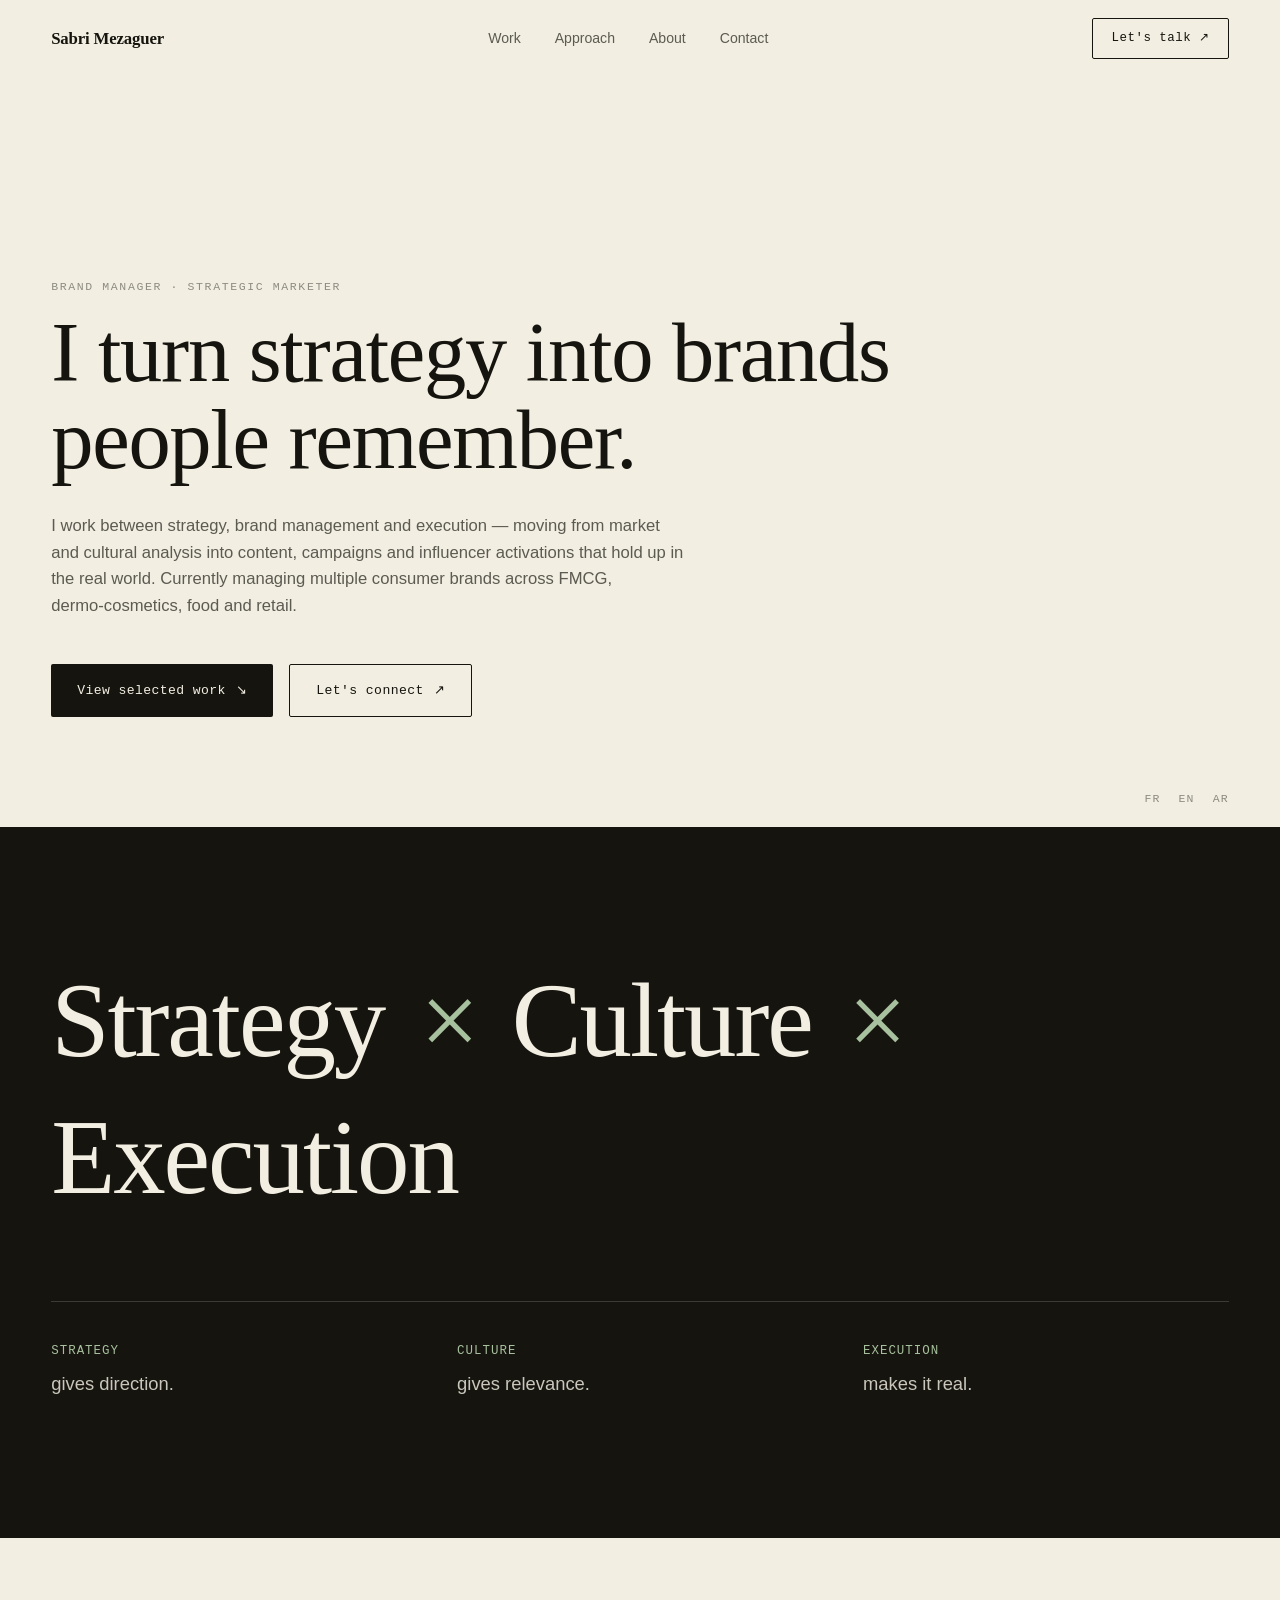
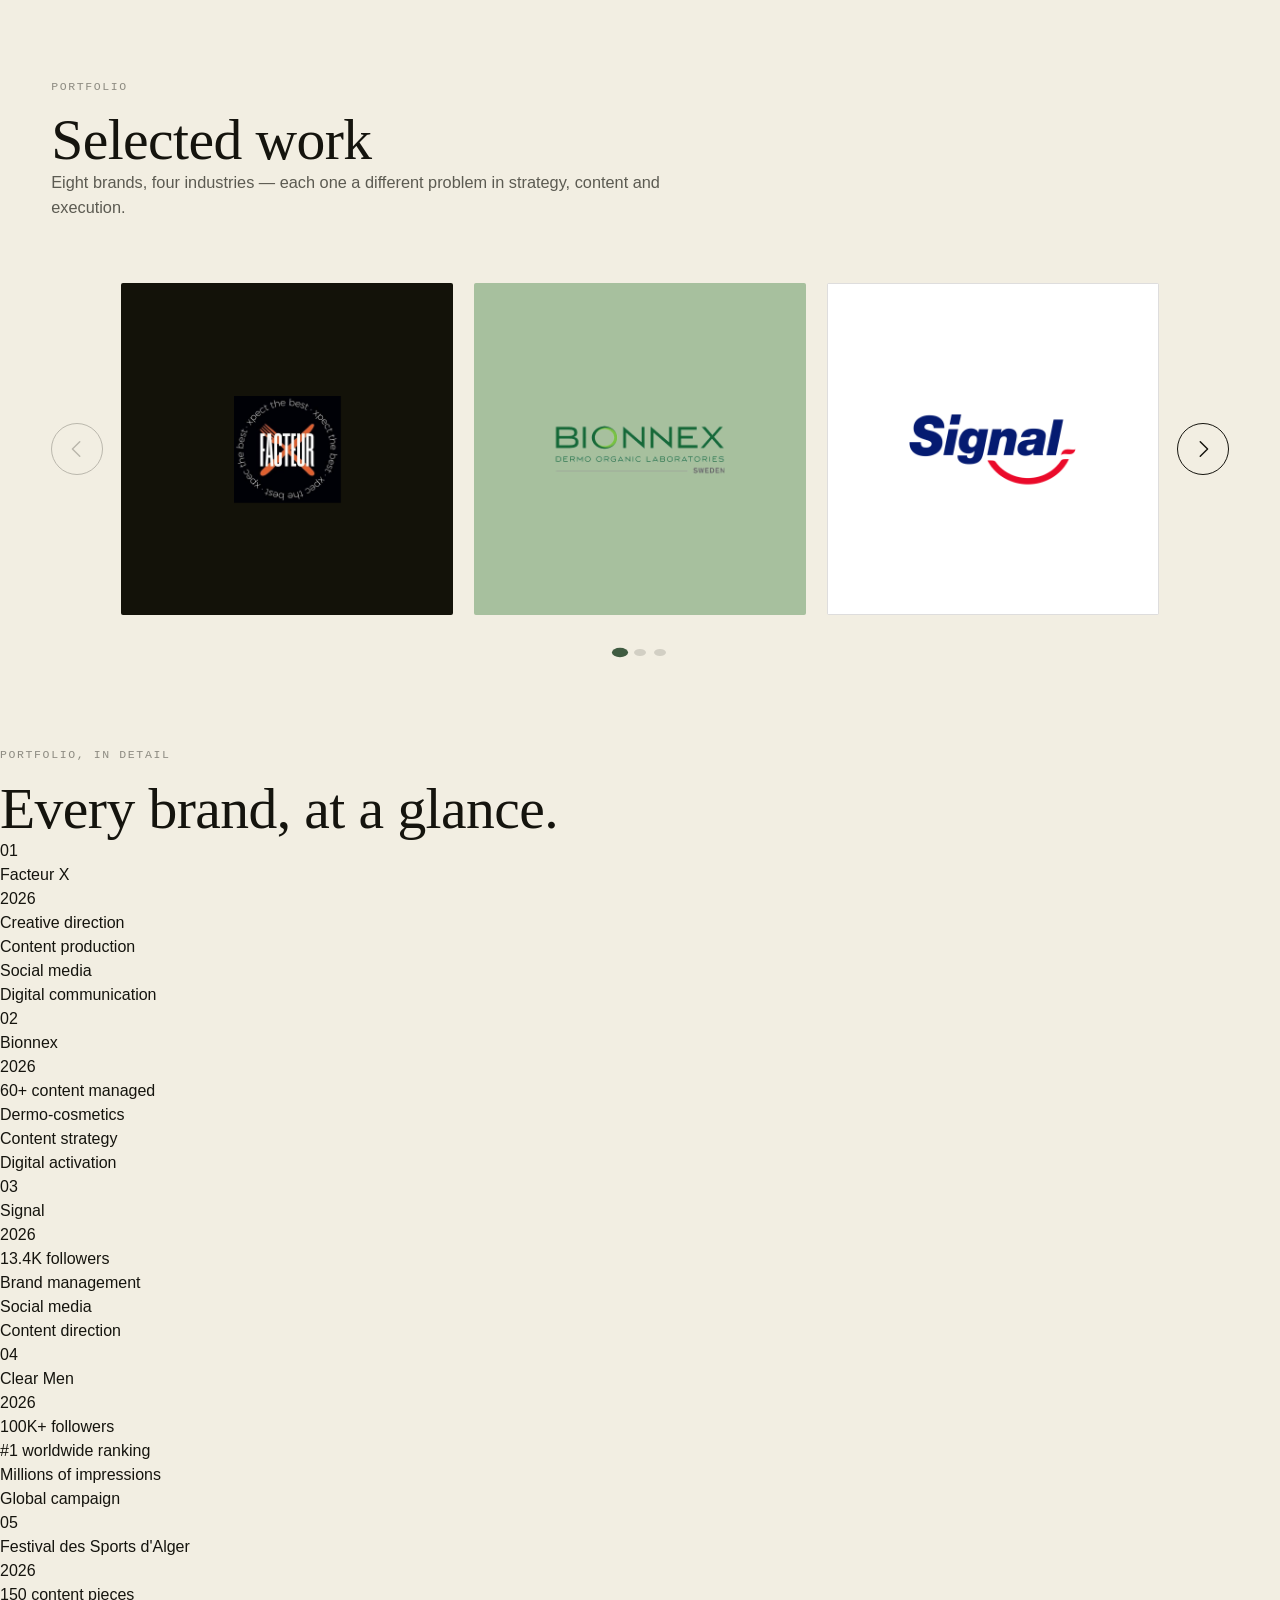
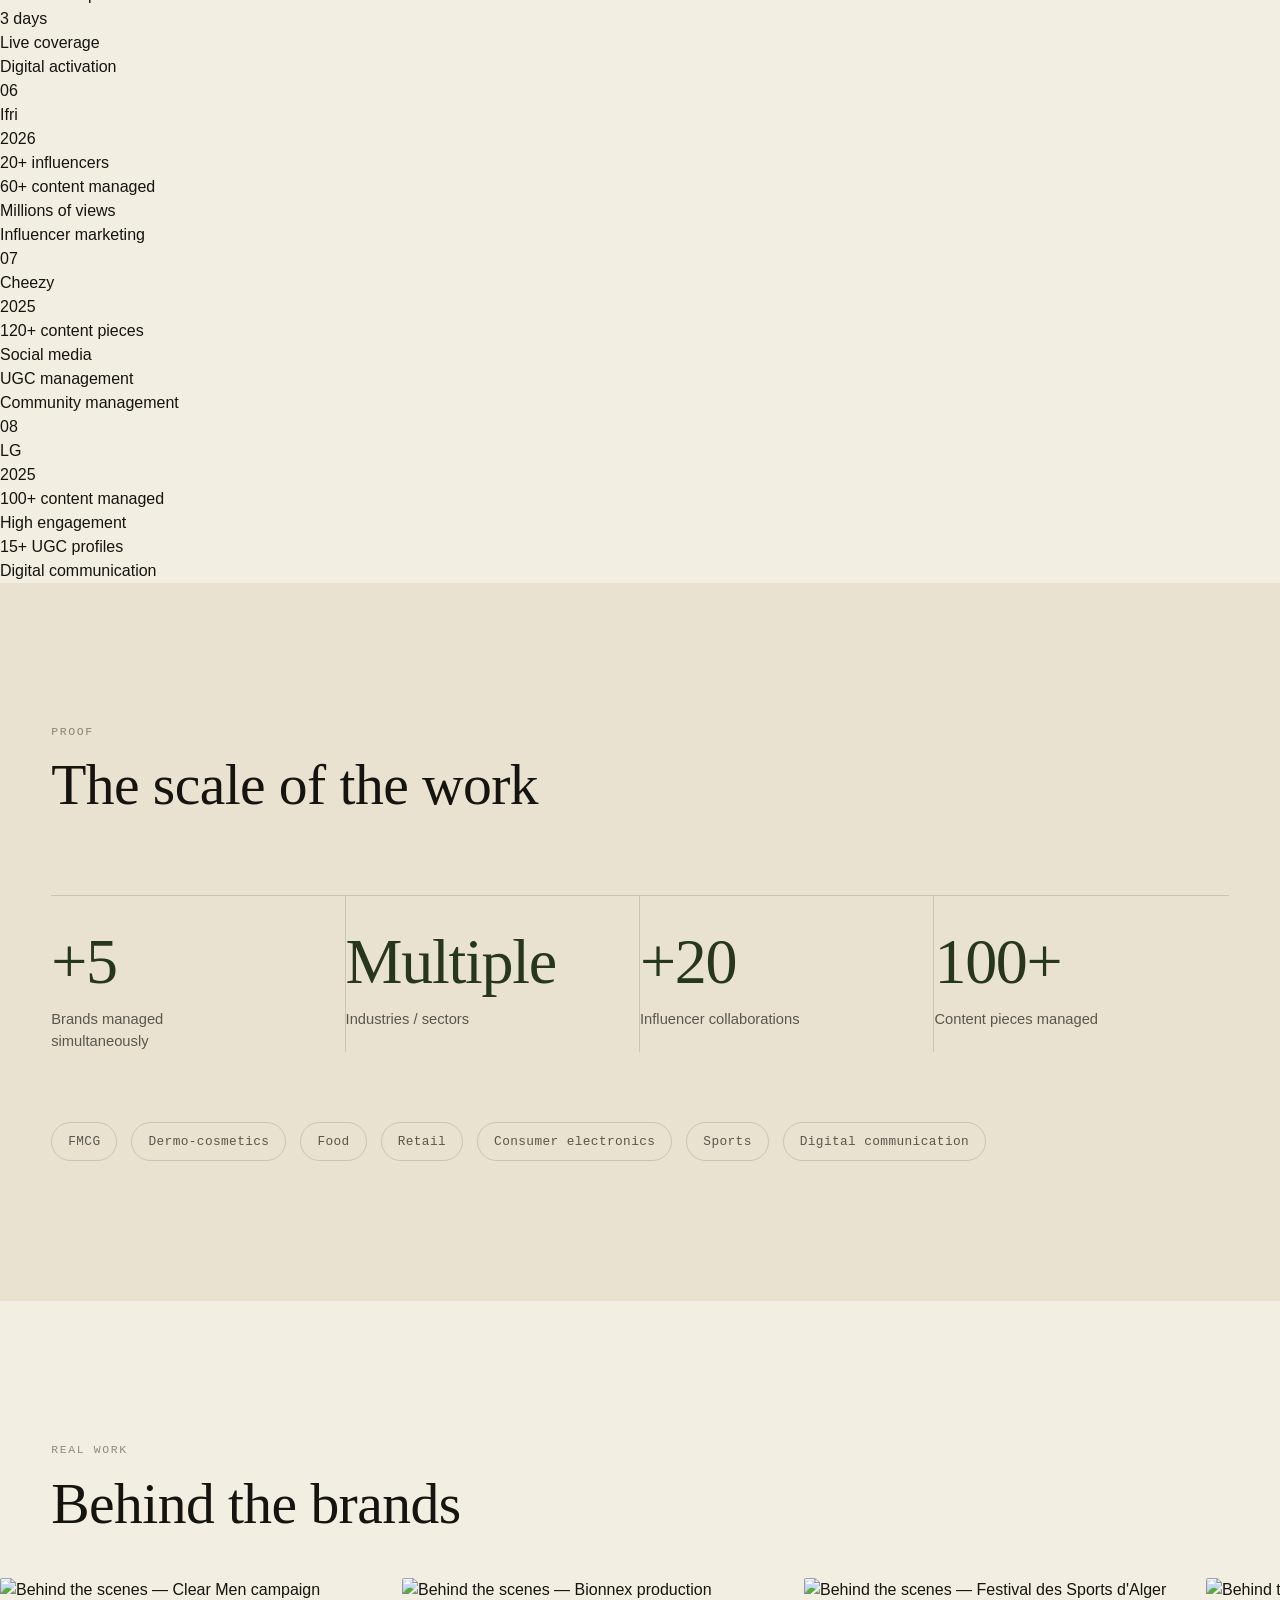
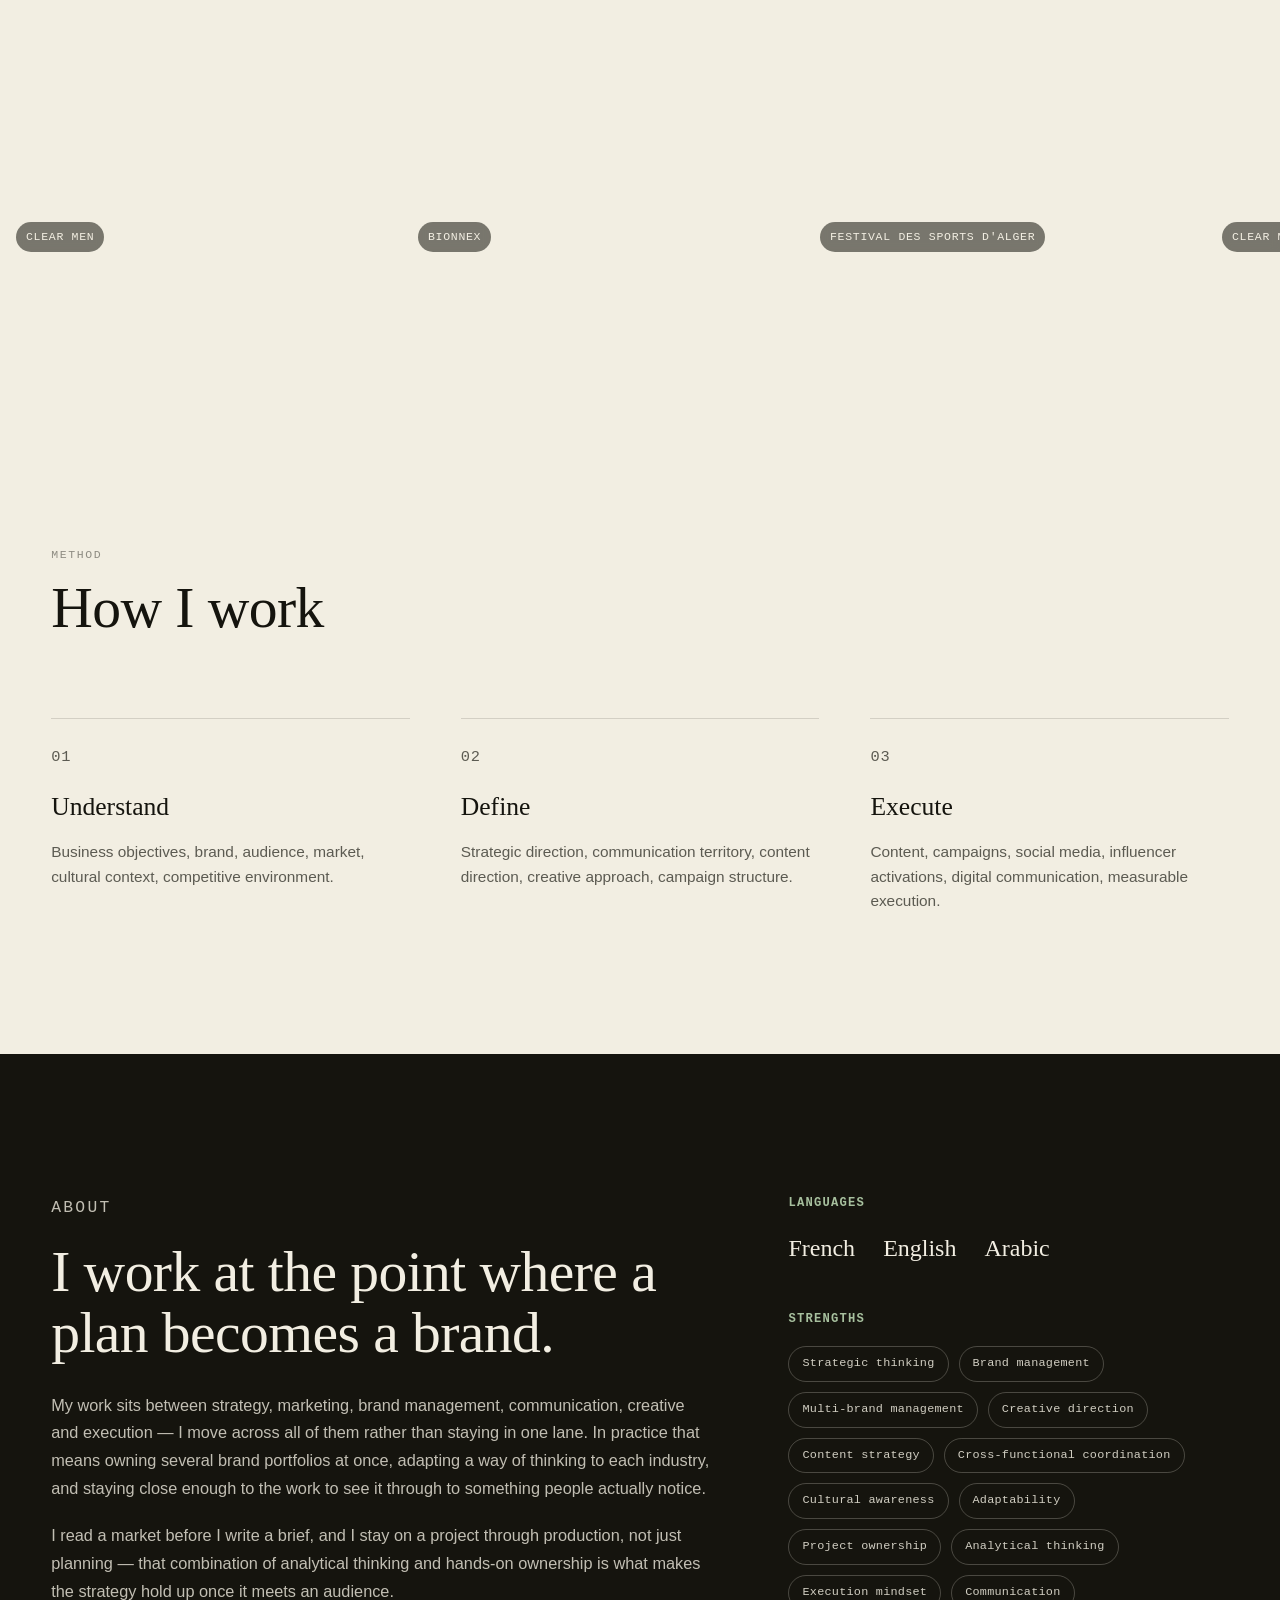
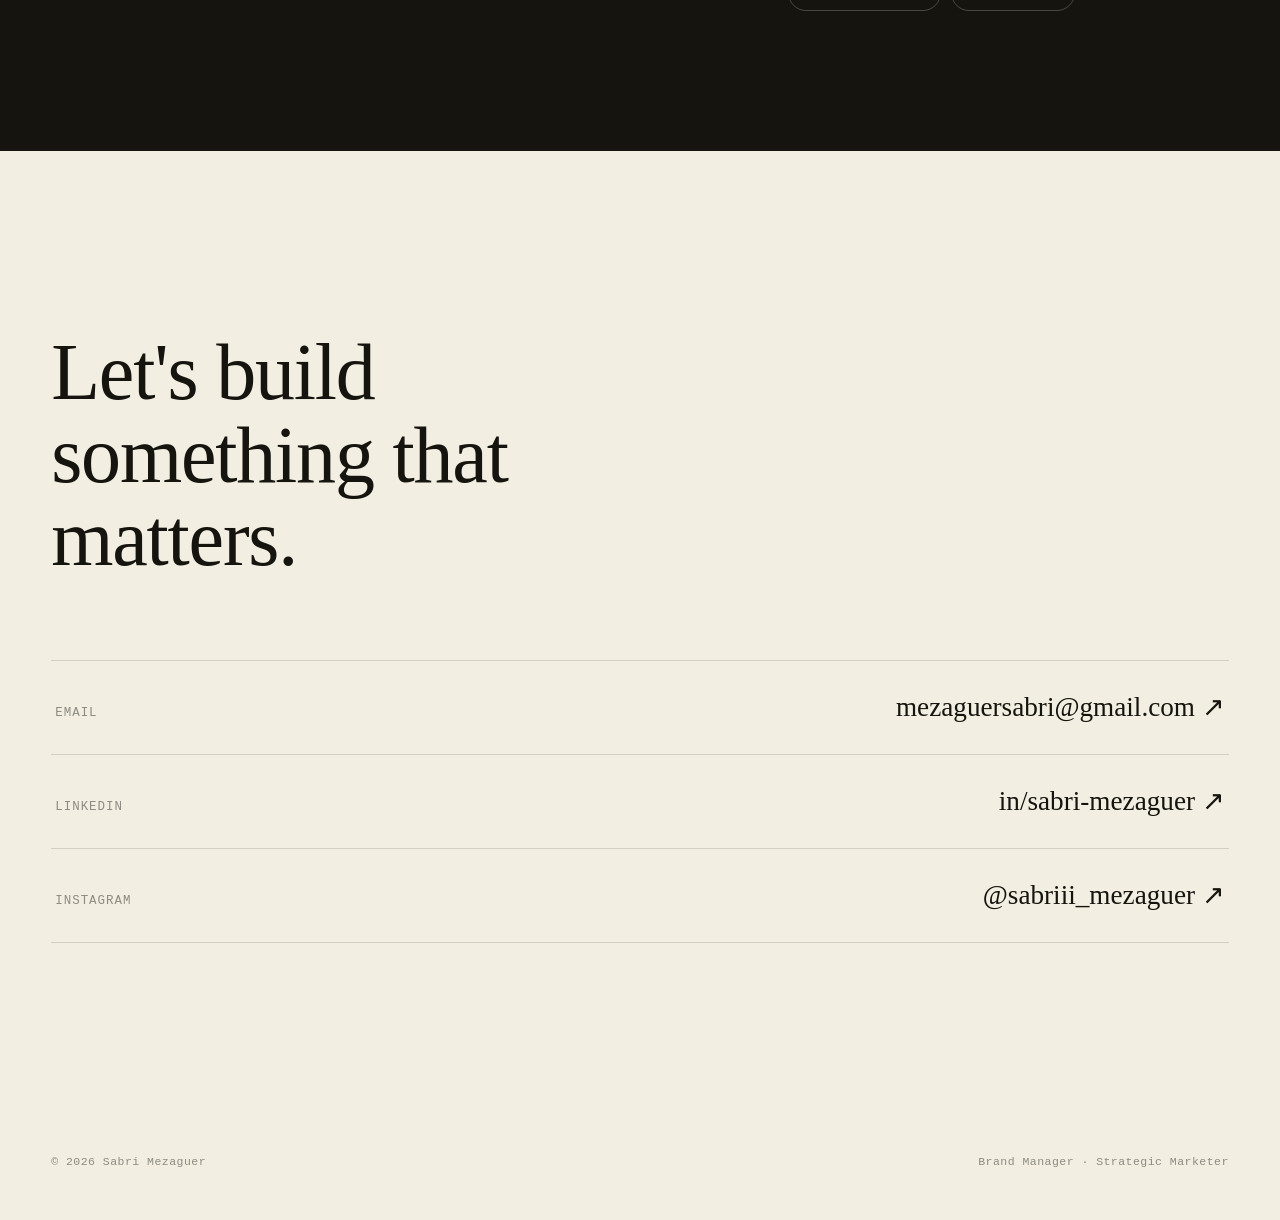
==== commit 8ddbd703: "Update index.html" ====
--- a/index.html
+++ b/index.html
@@ -224,6 +224,138 @@
     <div class="carousel__dots" id="carouselDots" role="tablist" aria-label="Brand groups"></div>
   </section>
 
+  <!-- ============ BRAND PORTFOLIO — DETAIL ============ -->
+  <section class="portfolio-detail">
+    <div class="portfolio-detail__head">
+      <p class="eyebrow reveal">Portfolio, in detail</p>
+      <h2 class="section-title reveal">Every brand, at a glance.</h2>
+    </div>
+
+    <ul class="portfolio-detail__list">
+
+      <li class="pd-row reveal">
+        <span class="pd-row__index">01</span>
+        <span class="pd-row__swatch" data-bg="black" aria-hidden="true"></span>
+        <div class="pd-row__main">
+          <p class="pd-row__name">Facteur X</p>
+          <p class="pd-row__year">2026</p>
+        </div>
+        <ul class="pd-row__kpis">
+          <li>Creative direction</li>
+          <li>Content production</li>
+          <li>Social media</li>
+          <li>Digital communication</li>
+        </ul>
+      </li>
+
+      <li class="pd-row reveal">
+        <span class="pd-row__index">02</span>
+        <span class="pd-row__swatch" data-bg="green" aria-hidden="true"></span>
+        <div class="pd-row__main">
+          <p class="pd-row__name">Bionnex</p>
+          <p class="pd-row__year">2026</p>
+        </div>
+        <ul class="pd-row__kpis">
+          <li>60+ content managed</li>
+          <li>Dermo-cosmetics</li>
+          <li>Content strategy</li>
+          <li>Digital activation</li>
+        </ul>
+      </li>
+
+      <li class="pd-row reveal">
+        <span class="pd-row__index">03</span>
+        <span class="pd-row__swatch" data-bg="white" aria-hidden="true"></span>
+        <div class="pd-row__main">
+          <p class="pd-row__name">Signal</p>
+          <p class="pd-row__year">2026</p>
+        </div>
+        <ul class="pd-row__kpis">
+          <li>13.4K followers</li>
+          <li>Brand management</li>
+          <li>Social media</li>
+          <li>Content direction</li>
+        </ul>
+      </li>
+
+      <li class="pd-row reveal">
+        <span class="pd-row__index">04</span>
+        <span class="pd-row__swatch" data-bg="blue-electric" aria-hidden="true"></span>
+        <div class="pd-row__main">
+          <p class="pd-row__name">Clear Men</p>
+          <p class="pd-row__year">2026</p>
+        </div>
+        <ul class="pd-row__kpis">
+          <li>100K+ followers</li>
+          <li>#1 worldwide ranking</li>
+          <li>Millions of impressions</li>
+          <li>Global campaign</li>
+        </ul>
+      </li>
+
+      <li class="pd-row reveal">
+        <span class="pd-row__index">05</span>
+        <span class="pd-row__swatch" data-bg="white" aria-hidden="true"></span>
+        <div class="pd-row__main">
+          <p class="pd-row__name">Festival des Sports d'Alger</p>
+          <p class="pd-row__year">2026</p>
+        </div>
+        <ul class="pd-row__kpis">
+          <li>150 content pieces</li>
+          <li>3 days</li>
+          <li>Live coverage</li>
+          <li>Digital activation</li>
+        </ul>
+      </li>
+
+      <li class="pd-row reveal">
+        <span class="pd-row__index">06</span>
+        <span class="pd-row__swatch" data-bg="blue" aria-hidden="true"></span>
+        <div class="pd-row__main">
+          <p class="pd-row__name">Ifri</p>
+          <p class="pd-row__year">2026</p>
+        </div>
+        <ul class="pd-row__kpis">
+          <li>20+ influencers</li>
+          <li>60+ content managed</li>
+          <li>Millions of views</li>
+          <li>Influencer marketing</li>
+        </ul>
+      </li>
+
+      <li class="pd-row reveal">
+        <span class="pd-row__index">07</span>
+        <span class="pd-row__swatch" data-bg="green-deep" aria-hidden="true"></span>
+        <div class="pd-row__main">
+          <p class="pd-row__name">Cheezy</p>
+          <p class="pd-row__year">2025</p>
+        </div>
+        <ul class="pd-row__kpis">
+          <li>120+ content pieces</li>
+          <li>Social media</li>
+          <li>UGC management</li>
+          <li>Community management</li>
+        </ul>
+      </li>
+
+      <li class="pd-row reveal">
+        <span class="pd-row__index">08</span>
+        <span class="pd-row__swatch" data-bg="white" aria-hidden="true"></span>
+        <div class="pd-row__main">
+          <p class="pd-row__name">LG</p>
+          <p class="pd-row__year">2025</p>
+        </div>
+        <ul class="pd-row__kpis">
+          <li>100+ content managed</li>
+          <li>High engagement</li>
+          <li>15+ UGC profiles</li>
+          <li>Digital communication</li>
+        </ul>
+      </li>
+
+    </ul>
+  </section>
+
   <!-- ============ SCALE OF THE WORK ============ -->
   <section class="scale">
     <p class="eyebrow reveal">Proof</p>
--- a/style.css
+++ b/style.css
@@ -1,2549 +1,515 @@
-```css
 /* =========================================================
    SABRI MEZAGUER — PORTFOLIO
-   PREMIUM EDITORIAL / BRAND MANAGEMENT
-========================================================= */
-
-
-/* =========================================================
-   01 — ROOT
-========================================================= */
-
-:root {
-
-    --cream: #f5f2ea;
-    --cream-dark: #ebe7dc;
-
-    --black: #111111;
-    --black-soft: #191919;
-
-    --white: #ffffff;
-
-    --green: #b7cf9c;
-    --green-dark: #78965f;
-
-    --blue: #1557c0;
-
-    --line: rgba(17, 17, 17, 0.16);
-    --line-dark: rgba(255, 255, 255, 0.18);
-
-    --text: #111111;
-    --muted: #66645f;
-
-    --display:
-        "Manrope",
-        Arial,
-        sans-serif;
-
-    --body:
-        "DM Sans",
-        Arial,
-        sans-serif;
-
-    --mono:
-        "DM Mono",
-        monospace;
-
-    --container: 1480px;
-
-    --section-space:
-        clamp(90px, 9vw, 150px);
-
-    --radius: 0px;
-
-    --transition:
-        250ms cubic-bezier(0.22, 1, 0.36, 1);
-}
-
-
-/* =========================================================
-   02 — RESET
-========================================================= */
-
-*,
-*::before,
-*::after {
-    box-sizing: border-box;
-}
-
-
-html {
-    scroll-behavior: smooth;
-}
-
-
-body {
-    margin: 0;
-
-    background: var(--cream);
-    color: var(--text);
-
-    font-family: var(--body);
-
-    font-size: 16px;
-    line-height: 1.5;
-
-    -webkit-font-smoothing: antialiased;
-    text-rendering: optimizeLegibility;
-
-    overflow-x: hidden;
-}
-
-
-body,
-a,
-button {
-    cursor: default;
-}
-
-
-a {
-    color: inherit;
-    text-decoration: none;
-}
-
-
-button {
-    font: inherit;
-}
-
-
-img {
-    display: block;
-    max-width: 100%;
-}
-
-
-h1,
-h2,
-h3,
-p {
-    margin-top: 0;
-}
-
-
-ul {
-    margin: 0;
-    padding: 0;
-    list-style: none;
-}
-
-
-/* =========================================================
-   03 — GLOBAL CONTAINER
-========================================================= */
-
-.page-container {
-    width: min(
-        calc(100% - 80px),
-        var(--container)
-    );
-
-    margin-inline: auto;
-}
-
-
-/* =========================================================
-   04 — HEADER
-========================================================= */
-
-.site-header {
-
-    position: sticky;
-    top: 0;
-    z-index: 1000;
-
-    width: 100%;
-
-    background:
-        rgba(245, 242, 234, 0.92);
-
-    backdrop-filter: blur(16px);
-    -webkit-backdrop-filter: blur(16px);
-
-    border-bottom:
-        1px solid var(--line);
-}
-
-
-.header-inner {
-
-    width: min(
-        calc(100% - 80px),
-        var(--container)
-    );
-
-    min-height: 82px;
-
-    margin-inline: auto;
-
-    display: grid;
-
-    grid-template-columns:
-        auto
-        1fr
-        auto;
-
-    align-items: center;
-
-    gap: 50px;
-}
-
-
-.site-logo {
-
-    font-family: var(--display);
-
-    font-size: 30px;
-    font-weight: 800;
-
-    letter-spacing: -0.08em;
-
-    transition:
-        transform var(--transition),
-        color var(--transition);
-}
-
-
-.site-logo:hover {
-    transform: translateY(-2px);
-    color: var(--green-dark);
-}
-
-
-/* Navigation */
-
-.main-navigation {
-
-    display: flex;
-    align-items: center;
-    justify-content: center;
-
-    gap: clamp(22px, 3vw, 48px);
-}
-
-
-.main-navigation a {
-
-    position: relative;
-
-    font-family: var(--mono);
-
-    font-size: 11px;
-
-    letter-spacing: 0.04em;
-
-    text-transform: uppercase;
-
-    color: var(--muted);
-
-    padding: 12px 4px;
-
-    transition:
-        color var(--transition);
-}
-
-
-.main-navigation a::after {
-
-    content: "";
-
-    position: absolute;
-
-    left: 0;
-    bottom: 5px;
-
-    width: 0;
-    height: 1px;
-
-    background: var(--black);
-
-    transition:
-        width var(--transition);
-}
-
-
-.main-navigation a:hover {
-    color: var(--black);
-}
-
-
-.main-navigation a:hover::after {
-    width: 100%;
-}
-
-
-/* Header CTA */
-
-.header-contact {
-
-    min-height: 48px;
-
-    padding:
-        0 22px;
-
-    display: inline-flex;
-    align-items: center;
-    justify-content: center;
-
-    gap: 10px;
-
-    background: var(--black);
-    color: var(--white);
-
-    font-family: var(--mono);
-
-    font-size: 11px;
-
-    letter-spacing: 0.05em;
-
-    text-transform: uppercase;
-
-    transition:
-        background var(--transition),
-        color var(--transition),
-        transform var(--transition);
-}
-
-
-.header-contact span {
-    font-size: 16px;
-}
-
-
-.header-contact:hover {
-
-    background: var(--green);
-
-    color: var(--black);
-
-    transform: translateY(-2px);
-}
-
-
-/* Mobile menu */
-
-.mobile-menu-toggle {
-    display: none;
-
-    width: 46px;
-    height: 46px;
-
-    border: 1px solid var(--line);
-
-    background: transparent;
-
-    align-items: center;
-    justify-content: center;
-
-    flex-direction: column;
-
-    gap: 5px;
-}
-
-
-.mobile-menu-toggle span {
-
-    width: 20px;
-    height: 1px;
-
-    background: var(--black);
-}
-
-
-/* =========================================================
-   05 — TYPOGRAPHY
-========================================================= */
-
-.eyebrow {
-
-    display: inline-block;
-
-    font-family: var(--mono);
-
-    font-size: 10px;
-
-    line-height: 1.2;
-
-    letter-spacing: 0.11em;
-
-    text-transform: uppercase;
-
-    color: var(--muted);
-}
-
-
-h1,
-h2,
-h3 {
-
-    font-family: var(--display);
-
-    letter-spacing: -0.065em;
-
-    font-weight: 700;
-}
-
-
-.hero-title {
-
-    max-width: 1250px;
-
-    margin-bottom: 38px;
-
-    font-size:
-        clamp(58px, 7.2vw, 128px);
-
-    line-height: 0.94;
-}
-
-
-.hero-title span,
-.section-heading h2 span,
-.contact-heading h2 span {
-
-    display: block;
-
-    color: var(--green-dark);
-}
-
-
-.section-heading h2 {
-
-    max-width: 850px;
-
-    margin:
-        18px 0 0;
-
-    font-size:
-        clamp(48px, 5.5vw, 92px);
-
-    line-height: 0.96;
-}
-
-
-.section-heading > p {
-
-    max-width: 430px;
-
-    margin: 0;
-
-    color: var(--muted);
-
-    font-size: 16px;
-
-    line-height: 1.65;
-}
-
-
-/* =========================================================
-   06 — HERO
-========================================================= */
-
-.hero-section {
-
-    min-height:
-        calc(100vh - 82px);
-
-    display: flex;
-    align-items: center;
-
-    padding:
-        clamp(70px, 7vw, 120px)
-        0
-        clamp(70px, 7vw, 110px);
-}
-
-
-.hero-topline {
-
-    display: flex;
-
-    align-items: center;
-    justify-content: space-between;
-
-    gap: 30px;
-
-    padding-bottom: 28px;
-
-    border-bottom:
-        1px solid var(--line);
-}
-
-
-.hero-status {
-
-    font-family: var(--mono);
-
-    font-size: 9px;
-
-    letter-spacing: 0.08em;
-
-    color: var(--green-dark);
-
-    text-transform: uppercase;
-}
-
-
-.hero-layout {
-
-    display: grid;
-
-    grid-template-columns:
-        minmax(0, 1fr)
-        260px;
-
-    gap: clamp(50px, 8vw, 150px);
-
-    padding-top:
-        clamp(55px, 7vw, 100px);
-}
-
-
-.hero-main {
-    min-width: 0;
-}
-
-
-.hero-description {
-
-    max-width: 680px;
-
-    margin-bottom: 44px;
-
-    color: var(--muted);
-
-    font-size:
-        clamp(17px, 1.5vw, 21px);
-
-    line-height: 1.55;
-}
-
-
-/* Hero actions */
-
-.hero-actions {
-
-    display: flex;
-
-    align-items: center;
-
-    flex-wrap: wrap;
-
-    gap: 14px;
-}
-
-
-.large-button {
-
-    min-height: 62px;
-
-    padding:
-        0 30px;
-
-    display: inline-flex;
-
-    align-items: center;
-    justify-content: center;
-
-    gap: 22px;
-
-    font-family: var(--mono);
-
-    font-size: 11px;
-
-    letter-spacing: 0.05em;
-
-    text-transform: uppercase;
-
-    transition:
-        transform var(--transition),
-        background var(--transition),
-        color var(--transition),
-        border-color var(--transition);
-}
-
-
-.large-button span {
-    font-size: 18px;
-}
-
-
-.button-dark {
-
-    background: var(--black);
-
-    color: var(--white);
-
-    border:
-        1px solid var(--black);
-}
-
-
-.button-dark:hover {
-
-    background: var(--green);
-
-    color: var(--black);
-
-    transform: translateY(-4px);
-}
-
-
-.button-outline {
-
-    background: transparent;
-
-    color: var(--black);
-
-    border:
-        1px solid var(--black);
-}
-
-
-.button-outline:hover {
-
-    background: var(--black);
-
-    color: var(--white);
-
-    transform: translateY(-4px);
-}
-
-
-/* Hero side */
-
-.hero-side {
-
-    align-self: stretch;
-
-    padding-left: 28px;
-
-    border-left:
-        1px solid var(--line);
-
-    display: flex;
-
-    flex-direction: column;
-
-    justify-content: space-between;
-}
-
-
-.hero-side-number {
-
-    font-family: var(--mono);
-
-    font-size: 12px;
-
-    color: var(--muted);
-}
-
-
-.hero-side p {
-
-    max-width: 220px;
-
-    margin: 0;
-
-    color: var(--muted);
-
-    font-size: 13px;
-
-    line-height: 1.65;
-}
-
-
-/* =========================================================
-   07 — BRAND STATEMENT
-========================================================= */
-
-.brand-statement {
-
-    padding:
-        clamp(55px, 6vw, 90px)
-        0;
-
-    background: var(--black);
-
-    color: var(--white);
-
-    overflow: hidden;
-}
-
-
-.statement-line {
-
-    display: flex;
-
-    align-items: center;
-
-    justify-content: space-between;
-
-    gap: 20px;
-
-    white-space: nowrap;
-
-    font-family: var(--display);
-
-    font-size:
-        clamp(42px, 7vw, 120px);
-
-    line-height: 0.85;
-
-    font-weight: 800;
-
-    letter-spacing: -0.075em;
-}
-
-
-.statement-line strong {
-
-    color: var(--green);
-
-    font-size: 0.55em;
-
-    font-weight: 500;
-}
-
-
-.statement-description {
-
-    margin:
-        35px 0 0;
-
-    max-width: 500px;
-
-    color: rgba(255,255,255,0.55);
-
-    font-family: var(--mono);
-
-    font-size: 10px;
-
-    letter-spacing: 0.06em;
-
-    text-transform: uppercase;
-}
-
-
-/* =========================================================
-   08 — SECTION COMMON
-========================================================= */
-
-.selected-work-section,
-.scale-section,
-.about-section,
-.pillars-section,
-.projects-section,
-.experience-section {
-
-    padding:
-        var(--section-space)
-        0;
-
-    border-bottom:
-        1px solid var(--line);
-}
-
-
-.section-heading {
-
-    display: grid;
-
-    grid-template-columns:
-        minmax(0, 1fr)
-        minmax(260px, 430px);
-
-    gap: 50px;
-
-    align-items: end;
-
-    margin-bottom: 75px;
-}
-
-
-/* =========================================================
-   09 — SELECTED WORK
-========================================================= */
-
-.selected-work-heading {
-
-    margin-bottom: 65px;
-}
-
-
-/* Carousel wrapper */
-
-.brands-carousel {
-
-    display: grid;
-
-    grid-template-columns: 58px 1fr 58px;
-
-    align-items: center;
-
-    gap: 18px;
-}
-
-
-/* DO NOT change the inner carousel behavior */
-
-.carousel-window {
-
-    min-width: 0;
-
-    overflow: hidden;
-}
-
-
-.brands-track {
-
-    display: flex;
-
-    gap: 24px;
-
-    width: 100%;
-}
-
-
-/* Cards generated by JS */
-
-.brand-card {
-
-    position: relative;
-
-    flex: 0 0 calc(
-        (100% - 48px) / 3
-    );
-
-    aspect-ratio: 1 / 1;
-
-    overflow: hidden;
-
-    border: 1px solid rgba(0,0,0,0.08);
-
-    cursor: pointer;
-
-    isolation: isolate;
-}
-
-
-.brand-logo-wrap {
-
-    position: absolute;
-
-    inset: 0;
-
-    display: flex;
-
-    align-items: center;
-    justify-content: center;
-
-    padding: 14%;
-
-    transition:
-        transform 450ms cubic-bezier(
-            0.22,
-            1,
-            0.36,
-            1
-        );
-}
-
-
-.brand-logo {
-
-    width: 72%;
-    height: 72%;
-
-    object-fit: contain;
-
-    transition:
-        transform 450ms cubic-bezier(
-            0.22,
-            1,
-            0.36,
-            1
-        );
-}
-
-
-.brand-hover-info {
-
-    position: absolute;
-
-    inset: 0;
-
-    padding: 26px;
-
-    display: flex;
-
-    flex-direction: column;
-
-    justify-content: space-between;
-
-    opacity: 0;
-
-    transform: translateY(12px);
-
-    transition:
-        opacity 300ms ease,
-        transform 300ms ease;
-
-    pointer-events: none;
-}
-
-
-.brand-card:hover
-.brand-hover-info {
-
-    opacity: 1;
-
-    transform: translateY(0);
-}
-
-
-.brand-card:hover
-.brand-logo {
-
-    transform: scale(0.78);
-}
-
-
-.brand-title {
-
-    display: flex;
-
-    flex-direction: column;
-
-    gap: 5px;
-}
-
-
-.brand-title h3 {
-
-    margin: 0;
-
-    font-family: var(--display);
-
-    font-size:
-        clamp(20px, 2vw, 32px);
-
-    line-height: 0.95;
-
-    letter-spacing: -0.055em;
-}
-
-
-.brand-title span {
-
-    font-family: var(--mono);
-
-    font-size: 9px;
-
-    letter-spacing: 0.06em;
-
-    text-transform: uppercase;
-
-    opacity: 0.65;
-}
-
-
-.brand-kpis {
-
-    display: flex;
-
-    flex-direction: column;
-
-    gap: 6px;
-
-    align-items: flex-start;
-}
-
-
-.brand-kpis span {
-
-    padding: 7px 10px;
-
-    border: 1px solid currentColor;
-
-    font-family: var(--mono);
-
-    font-size: 8px;
-
-    line-height: 1.1;
-
-    letter-spacing: 0.04em;
-
-    text-transform: uppercase;
-}
-
-
-/* Carousel arrows */
-
-.carousel-button {
-
-    width: 58px;
-    height: 58px;
-
-    display: flex;
-
-    align-items: center;
-    justify-content: center;
-
-    border:
-        1px solid var(--black);
-
-    background: transparent;
-
-    color: var(--black);
-
-    cursor: pointer;
-
-    transition:
-        background var(--transition),
-        color var(--transition),
-        transform var(--transition);
-}
-
-
-.carousel-button span {
-
-    font-size: 21px;
-
-    line-height: 1;
-}
-
-
-.carousel-button:hover {
-
-    background: var(--black);
-
-    color: var(--white);
-
-    transform: translateY(-3px);
-}
-
-
-/* Progress */
-
-.carousel-progress {
-
-    display: flex;
-
-    gap: 8px;
-
-    margin-top: 28px;
-}
-
-
-.progress-line {
-
-    width: 42px;
-    height: 2px;
-
-    background: var(--line);
-
-    transition:
-        background var(--transition),
-        width var(--transition);
-}
-
-
-.progress-line.active {
-
-    width: 70px;
-
-    background: var(--black);
-}
-
-
-/* =========================================================
-   10 — SCALE / METRICS
-========================================================= */
-
-.metrics-grid {
-
-    display: grid;
-
-    grid-template-columns:
-        repeat(4, 1fr);
-
-    border-top:
-        1px solid var(--line);
-
-    border-left:
-        1px solid var(--line);
-}
-
-
-.metric {
-
-    min-height: 360px;
-
-    padding: 35px;
-
-    border-right:
-        1px solid var(--line);
-
-    border-bottom:
-        1px solid var(--line);
-
-    display: flex;
-
-    flex-direction: column;
-
-    justify-content: space-between;
-}
-
-
-.metric strong {
-
-    font-family: var(--display);
-
-    font-size:
-        clamp(62px, 7vw, 105px);
-
-    line-height: 0.8;
-
-    letter-spacing: -0.075em;
-}
-
-
-.metric h3 {
-
-    max-width: 230px;
-
-    margin:
-        30px 0 0;
-
-    font-size: 20px;
-
-    line-height: 1.05;
-}
-
-
-.metric p {
-
-    max-width: 260px;
-
-    margin: 15px 0 0;
-
-    color: var(--muted);
-
-    font-size: 13px;
-
-    line-height: 1.6;
-}
-
-
-.scale-statement {
-
-    max-width: 820px;
-
-    margin:
-        55px 0 0;
-
-    font-family: var(--display);
-
-    font-size:
-        clamp(25px, 3vw, 42px);
-
-    line-height: 1.1;
-
-    letter-spacing: -0.045em;
-}
-
-
-/* =========================================================
-   11 — ABOUT
-========================================================= */
-
-.about-grid {
-
-    display: grid;
-
-    grid-template-columns:
-        minmax(280px, 0.8fr)
-        minmax(320px, 1fr);
-
-    gap:
-        clamp(60px, 10vw, 170px);
-}
-
-
-.large-copy {
-
-    margin: 0;
-
-    font-family: var(--display);
-
-    font-size:
-        clamp(32px, 4vw, 58px);
-
-    line-height: 1.02;
-
-    letter-spacing: -0.06em;
-}
-
-
-.about-copy {
-
-    max-width: 700px;
-}
-
-
-.about-copy > p {
-
-    margin-bottom: 25px;
-
-    color: var(--muted);
-
-    font-size: 16px;
-
-    line-height: 1.7;
-}
-
-
-.about-facts {
-
-    margin-top: 50px;
-
-    border-top:
-        1px solid var(--line);
-}
-
-
-.fact-row {
-
-    display: grid;
-
-    grid-template-columns: 140px 1fr;
-
-    gap: 30px;
-
-    padding:
-        18px 0;
-
-    border-bottom:
-        1px solid var(--line);
-}
-
-
-.fact-row span {
-
-    font-family: var(--mono);
-
-    font-size: 9px;
-
-    letter-spacing: 0.08em;
-
-    color: var(--muted);
-}
-
-
-.fact-row strong {
-
-    font-family: var(--display);
-
-    font-size: 15px;
-}
-
-
-/* =========================================================
-   12 — PILLARS
-========================================================= */
-
-.pillars-grid {
-
-    display: grid;
-
-    grid-template-columns:
-        repeat(3, 1fr);
-
-    border-top:
-        1px solid var(--line);
-
-    border-left:
-        1px solid var(--line);
-}
-
-
-.pillar-card {
-
-    min-height: 520px;
-
-    padding: 35px;
-
-    border-right:
-        1px solid var(--line);
-
-    border-bottom:
-        1px solid var(--line);
-
-    display: flex;
-
-    flex-direction: column;
-
-    transition:
-        background var(--transition);
-}
-
-
-.pillar-card:hover {
-
-    background: var(--green);
-}
-
-
-.pillar-number {
-
-    font-family: var(--mono);
-
-    font-size: 10px;
-
-    color: var(--muted);
-}
-
-
-.pillar-card h3 {
-
-    margin:
-        100px 0 25px;
-
-    max-width: 400px;
-
-    font-size:
-        clamp(30px, 3.2vw, 48px);
-
-    line-height: 0.95;
-}
-
-
-.pillar-card h3 span {
-
-    display: block;
-
-    color: var(--green-dark);
-}
-
-
-.pillar-card p {
-
-    max-width: 390px;
-
-    color: var(--muted);
-
-    font-size: 14px;
-
-    line-height: 1.65;
-}
-
-
-.pillar-list {
-
-    margin-top: auto;
-
-    padding-top: 30px;
-
-    display: flex;
-
-    flex-wrap: wrap;
-
-    gap: 7px;
-}
-
-
-.pillar-list span {
-
-    padding: 7px 10px;
-
-    border: 1px solid var(--line);
-
-    font-family: var(--mono);
-
-    font-size: 8px;
-
-    letter-spacing: 0.04em;
-
-    text-transform: uppercase;
-}
-
-
-/* =========================================================
-   13 — PROJECTS
-========================================================= */
-
-.project-list {
-
-    border-top:
-        1px solid var(--line);
-}
-
-
-.project-row {
-
-    position: relative;
-
-    display: grid;
-
-    grid-template-columns:
-        70px
-        minmax(0, 1fr)
-        100px
-        50px;
-
-    gap: 30px;
-
-    align-items: start;
-
-    padding:
-        32px 0;
-
-    border-bottom:
-        1px solid var(--line);
-
-    transition:
-        padding var(--transition),
-        background var(--transition);
-}
-
-
-.project-row:hover {
-
-    padding-left: 15px;
-    padding-right: 15px;
-
-    background: var(--green);
-}
-
-
-.project-index,
-.project-year {
-
-    font-family: var(--mono);
-
-    font-size: 10px;
-
-    color: var(--muted);
-
-    letter-spacing: 0.04em;
-}
-
-
-.project-year {
-
-    text-align: right;
-}
-
-
-.project-main {
-
-    min-width: 0;
-}
-
-
-.project-category {
-
-    display: block;
-
-    margin-bottom: 10px;
-
-    font-family: var(--mono);
-
-    font-size: 8px;
-
-    letter-spacing: 0.08em;
-
-    color: var(--muted);
-}
-
-
-.project-main h3 {
-
-    margin: 0;
-
-    font-size:
-        clamp(28px, 3vw, 48px);
-
-    line-height: 0.95;
-}
-
-
-.project-main p {
-
-    max-width: 620px;
-
-    margin:
-        17px 0 0;
-
-    color: var(--muted);
-
-    font-size: 13px;
-
-    line-height: 1.6;
-}
-
-
-.project-arrow {
-
-    font-size: 22px;
-
-    text-align: right;
-
-    transition:
-        transform var(--transition);
-}
-
-
-.project-row:hover .project-arrow {
-
-    transform:
-        translate(4px, -4px);
-}
-
-
-/* =========================================================
-   14 — EXPERIENCE
-========================================================= */
-
-.experience-row {
-
-    display: grid;
-
-    grid-template-columns:
-        120px
-        1fr
-        1fr;
-
-    gap:
-        clamp(40px, 8vw, 130px);
-
-    padding:
-        45px 0;
-
-    border-top:
-        1px solid var(--line);
-
-    border-bottom:
-        1px solid var(--line);
-}
-
-
-.experience-date {
-
-    font-family: var(--mono);
-
-    font-size: 9px;
-
-    letter-spacing: 0.08em;
-
-    color: var(--muted);
-}
-
-
-.experience-company h3 {
-
-    margin: 0 0 10px;
-
-    font-size:
-        clamp(30px, 3vw, 52px);
-
-    line-height: 0.95;
-}
-
-
-.experience-company span {
-
-    font-family: var(--mono);
-
-    font-size: 9px;
-
-    color: var(--green-dark);
-
-    letter-spacing: 0.08em;
-}
-
-
-.experience-description p {
-
-    margin-bottom: 22px;
-
-    color: var(--muted);
-
-    font-size: 14px;
-}
-
-
-.experience-description li {
-
-    position: relative;
-
-    margin-bottom: 10px;
-
-    padding-left: 18px;
-
-    color: var(--muted);
-
-    font-size: 13px;
-}
-
-
-.experience-description li::before {
-
-    content: "—";
-
-    position: absolute;
-
-    left: 0;
-
-    color: var(--black);
-}
-
-
-/* =========================================================
-   15 — CONTACT
-========================================================= */
-
-.contact-section {
-
-    padding:
-        clamp(100px, 11vw, 180px)
-        0;
-
-    background: var(--black);
-
-    color: var(--white);
-}
-
-
-.contact-eyebrow {
-
-    color: rgba(255,255,255,0.5);
-}
-
-
-.contact-content {
-
-    display: grid;
-
-    grid-template-columns:
-        minmax(0, 1fr)
-        minmax(350px, 0.8fr);
-
-    gap:
-        clamp(70px, 10vw, 180px);
-
-    align-items: end;
-
-    margin-top: 30px;
-}
-
-
-.contact-heading h2 {
-
-    max-width: 950px;
-
-    margin: 0;
-
-    font-size:
-        clamp(55px, 7vw, 120px);
-
-    line-height: 0.91;
-
-    letter-spacing: -0.075em;
-}
-
-
-.contact-heading h2 span {
-
-    color: var(--green);
-}
-
-
-.contact-heading p {
-
-    max-width: 500px;
-
-    margin:
-        35px 0 0;
-
-    color: rgba(255,255,255,0.55);
-
-    font-size: 16px;
-
-    line-height: 1.65;
-}
-
-
-/* Contact links */
-
-.contact-links {
-
-    border-top:
-        1px solid var(--line-dark);
-}
-
-
-.contact-link {
-
-    position: relative;
-
-    display: grid;
-
-    grid-template-columns:
-        100px
-        1fr
-        30px;
-
-    align-items: center;
-
-    gap: 20px;
-
-    min-height: 90px;
-
-    border-bottom:
-        1px solid var(--line-dark);
-
-    transition:
-        padding var(--transition),
-        background var(--transition),
-        color var(--transition);
-}
-
-
-.contact-link:hover {
-
-    padding-left: 15px;
-    padding-right: 15px;
-
-    background: rgba(255,255,255,0.06);
-}
-
-
-.contact-link-label {
-
-    font-family: var(--mono);
-
-    font-size: 9px;
-
-    letter-spacing: 0.08em;
-
-    color: rgba(255,255,255,0.4);
-}
-
-
-.contact-link strong {
-
-    min-width: 0;
-
-    overflow-wrap: anywhere;
-
-    font-family: var(--display);
-
-    font-size:
-        clamp(16px, 1.8vw, 25px);
-
-    font-weight: 600;
-
-    letter-spacing: -0.035em;
-}
-
-
-.contact-link-arrow {
-
-    font-size: 20px;
-
-    transition:
-        transform var(--transition);
-}
-
-
-.contact-link:hover .contact-link-arrow {
-
-    transform:
-        translate(4px, -4px);
-
-    color: var(--green);
-}
-
-
-/* Main contact CTA */
-
-.contact-cta {
-
-    margin-top: 70px;
-
-    min-height: 76px;
-
-    padding:
-        0 34px;
-
-    display: inline-flex;
-
-    align-items: center;
-
-    justify-content: space-between;
-
-    gap: 60px;
-
-    background: var(--green);
-
-    color: var(--black);
-
-    font-family: var(--mono);
-
-    font-size: 11px;
-
-    letter-spacing: 0.06em;
-
-    text-transform: uppercase;
-
-    transition:
-        transform var(--transition),
-        background var(--transition);
-}
-
-
-.contact-cta span {
-
-    font-size: 20px;
-}
-
-
-.contact-cta:hover {
-
-    background: var(--white);
-
-    transform: translateY(-4px);
-}
-
-
-/* =========================================================
-   16 — FOOTER
-========================================================= */
-
-.site-footer {
-
-    background: var(--black);
-
-    color: rgba(255,255,255,0.45);
-
-    border-top:
-        1px solid var(--line-dark);
-}
-
-
-.footer-inner {
-
-    min-height: 100px;
-
-    display: flex;
-
-    align-items: center;
-
-    justify-content: space-between;
-
-    gap: 30px;
-}
-
-
-.footer-inner span {
-
-    font-family: var(--mono);
-
-    font-size: 8px;
-
-    letter-spacing: 0.08em;
-
-    text-transform: uppercase;
-}
-
-
-.footer-inner span:first-child {
-
-    color: var(--white);
-}
-
-
-/* =========================================================
-   17 — CAROUSEL ANIMATIONS
-========================================================= */
-
-.carousel-enter-next {
-
-    animation:
-        carouselNext 400ms
-        cubic-bezier(
-            0.22,
-            1,
-            0.36,
-            1
-        );
-}
-
-
-.carousel-enter-prev {
-
-    animation:
-        carouselPrev 400ms
-        cubic-bezier(
-            0.22,
-            1,
-            0.36,
-            1
-        );
-}
-
-
-@keyframes carouselNext {
-
-    from {
-        opacity: 0;
-        transform: translateX(35px);
-    }
-
-    to {
-        opacity: 1;
-        transform: translateX(0);
-    }
-
-}
-
-
-@keyframes carouselPrev {
-
-    from {
-        opacity: 0;
-        transform: translateX(-35px);
-    }
-
-    to {
-        opacity: 1;
-        transform: translateX(0);
-    }
-
-}
-
-
-/* =========================================================
-   18 — TABLET
-========================================================= */
-
-@media (max-width: 1100px) {
-
-    .page-container,
-    .header-inner {
-
-        width:
-            min(
-                calc(100% - 50px),
-                var(--container)
-            );
-    }
-
-
-    .header-inner {
-
-        grid-template-columns:
-            auto
-            1fr
-            auto;
-
-        gap: 25px;
-    }
-
-
-    .main-navigation {
-
-        gap: 20px;
-    }
-
-
-    .hero-layout {
-
-        grid-template-columns:
-            minmax(0, 1fr)
-            180px;
-
-        gap: 50px;
-    }
-
-
-    .metrics-grid {
-
-        grid-template-columns:
-            repeat(2, 1fr);
-    }
-
-
-    .pillar-card {
-
-        min-height: 460px;
-    }
-
-
-    .contact-content {
-
-        grid-template-columns:
-            1fr;
-
-        gap: 70px;
-    }
-
-}
-
-
-/* =========================================================
-   19 — MOBILE NAV
-========================================================= */
-
-@media (max-width: 850px) {
-
-    .header-inner {
-
-        min-height: 72px;
-    }
-
-
-    .main-navigation {
-
-        position: fixed;
-
-        inset:
-            72px 0 auto 0;
-
-        padding: 25px;
-
-        display: none;
-
-        flex-direction: column;
-
-        align-items: stretch;
-
-        gap: 0;
-
-        background: var(--cream);
-
-        border-bottom:
-            1px solid var(--line);
-    }
-
-
-    .main-navigation.is-open {
-
-        display: flex;
-    }
-
-
-    .main-navigation a {
-
-        padding: 18px 5px;
-
-        border-bottom:
-            1px solid var(--line);
-    }
-
-
-    .header-contact {
-
-        display: none;
-    }
-
-
-    .mobile-menu-toggle {
-
-        display: flex;
-
-        cursor: pointer;
-    }
-
-
-    .hero-layout {
-
-        grid-template-columns: 1fr;
-    }
-
-
-    .hero-side {
-
-        min-height: 160px;
-
-        padding:
-            25px 0 0;
-
-        border-left: 0;
-
-        border-top:
-            1px solid var(--line);
-
-        flex-direction: row;
-
-        align-items: flex-start;
-
-        gap: 40px;
-    }
-
-
-    .statement-line {
-
-        justify-content: flex-start;
-
-        flex-wrap: wrap;
-
-        white-space: normal;
-
-        gap: 12px;
-
-        font-size:
-            clamp(38px, 9vw, 70px);
-    }
-
-
-    .section-heading {
-
-        grid-template-columns: 1fr;
-
-        gap: 25px;
-
-        margin-bottom: 55px;
-    }
-
-
-    .brands-carousel {
-
-        grid-template-columns:
-            48px
-            1fr
-            48px;
-
-        gap: 10px;
-    }
-
-
-    .carousel-button {
-
-        width: 48px;
-        height: 48px;
-    }
-
-
-    .brand-card {
-
-        flex-basis:
-            calc(
-                (100% - 24px) / 2
-            );
-    }
-
-
-    .brands-track {
-
-        gap: 24px;
-    }
-
-
-    .about-grid {
-
-        grid-template-columns: 1fr;
-
-        gap: 60px;
-    }
-
-
-    .pillars-grid {
-
-        grid-template-columns: 1fr;
-    }
-
-
-    .pillar-card {
-
-        min-height: 400px;
-    }
-
-
-    .pillar-card h3 {
-
-        margin-top: 70px;
-    }
-
-
-    .experience-row {
-
-        grid-template-columns:
-            100px
-            1fr;
-
-        gap: 30px;
-    }
-
-
-    .experience-description {
-
-        grid-column:
-            2 / -1;
-    }
-
-
-    .project-row {
-
-        grid-template-columns:
-            45px
-            minmax(0, 1fr)
-            30px;
-
-        gap: 15px;
-    }
-
-
-    .project-year {
-
-        display: none;
-    }
-
-
-    .contact-content {
-
-        margin-top: 35px;
-    }
-
-}
-
-
-/* =========================================================
-   20 — SMALL MOBILE
-========================================================= */
-
-@media (max-width: 600px) {
-
-    .page-container,
-    .header-inner {
-
-        width:
-            calc(100% - 36px);
-    }
-
-
-    .hero-section {
-
-        min-height: auto;
-
-        padding:
-            65px 0
-            75px;
-    }
-
-
-    .hero-topline {
-
-        align-items: flex-start;
-
-        flex-direction: column;
-
-        gap: 12px;
-    }
-
-
-    .hero-title {
-
-        margin-bottom: 30px;
-
-        font-size:
-            clamp(47px, 14vw, 70px);
-    }
-
-
-    .hero-description {
-
-        font-size: 16px;
-
-        margin-bottom: 32px;
-    }
-
-
-    .hero-actions {
-
-        flex-direction: column;
-
-        align-items: stretch;
-    }
-
-
-    .large-button {
-
-        width: 100%;
-
-        min-height: 62px;
-    }
-
-
-    .hero-side {
-
-        flex-direction: column;
-
-        gap: 20px;
-
-        min-height: auto;
-    }
-
-
-    .brand-statement {
-
-        padding:
-            55px 0;
-    }
-
-
-    .statement-line {
-
-        display: block;
-
-        font-size:
-            clamp(37px, 12vw, 60px);
-
-        line-height: 0.9;
-    }
-
-
-    .statement-line span {
-
-        display: inline;
-    }
-
-
-    .statement-line strong {
-
-        margin: 0 5px;
-    }
-
-
-    .section-heading h2 {
-
-        font-size:
-            clamp(44px, 12vw, 62px);
-    }
-
-
-    .brands-carousel {
-
-        grid-template-columns:
-            44px
-            1fr
-            44px;
-
-        gap: 7px;
-    }
-
-
-    .carousel-button {
-
-        width: 44px;
-        height: 44px;
-    }
-
-
-    .carousel-button span {
-
-        font-size: 17px;
-    }
-
-
-    .brand-card {
-
-        flex-basis: 100%;
-    }
-
-
-    .brand-hover-info {
-
-        padding: 20px;
-    }
-
-
-    .brand-title h3 {
-
-        font-size: 24px;
-    }
-
-
-    .metrics-grid {
-
-        grid-template-columns: 1fr;
-    }
-
-
-    .metric {
-
-        min-height: 290px;
-
-        padding: 28px;
-    }
-
-
-    .metric strong {
-
-        font-size: 75px;
-    }
-
-
-    .large-copy {
-
-        font-size: 34px;
-    }
-
-
-    .fact-row {
-
-        grid-template-columns: 1fr;
-
-        gap: 8px;
-    }
-
-
-    .project-row {
-
-        grid-template-columns:
-            35px
-            minmax(0, 1fr)
-            25px;
-
-        padding:
-            26px 0;
-    }
-
-
-    .project-main h3 {
-
-        font-size: 28px;
-    }
-
-
-    .project-main p {
-
-        font-size: 12px;
-    }
-
-
-    .experience-row {
-
-        grid-template-columns: 1fr;
-
-        gap: 22px;
-    }
-
-
-    .experience-description {
-
-        grid-column: auto;
-    }
-
-
-    .contact-section {
-
-        padding:
-            85px 0
-            75px;
-    }
-
-
-    .contact-heading h2 {
-
-        font-size:
-            clamp(48px, 14vw, 72px);
-    }
-
-
-    .contact-heading p {
-
-        font-size: 15px;
-    }
-
-
-    .contact-link {
-
-        grid-template-columns:
-            1fr 25px;
-
-        gap: 8px;
-
-        min-height: 100px;
-
-        padding:
-            18px 0;
-    }
-
-
-    .contact-link-label {
-
-        grid-column:
-            1 / -1;
-    }
-
-
-    .contact-link strong {
-
-        font-size: 18px;
-    }
-
-
-    .contact-cta {
-
-        width: 100%;
-
-        min-height: 68px;
-
-        margin-top: 50px;
-
-        padding:
-            0 22px;
-    }
-
-
-    .footer-inner {
-
-        min-height: 120px;
-
-        flex-direction: column;
-
-        align-items: flex-start;
-
-        justify-content: center;
-
-        gap: 10px;
-    }
-
-}
-
-
-/* =========================================================
-   21 — ACCESSIBILITY / REDUCED MOTION
-========================================================= */
-
-@media (prefers-reduced-motion: reduce) {
-
-    html {
-        scroll-behavior: auto;
-    }
-
-
-    *,
-    *::before,
-    *::after {
-
-        animation-duration: 0.01ms !important;
-
-        animation-iteration-count: 1 !important;
-
-        transition-duration: 0.01ms !important;
-
-        scroll-behavior: auto !important;
-    }
-
-}
-
-
-/* =========================================================
-   END
-========================================================= */
-```
+   Design tokens
+   ========================================================= */
+:root{
+  /* color */
+  --cream:        #F2EEE2;
+  --cream-deep:   #E9E2D0;
+  --ink:          #15140E;
+  --ink-70:       rgba(21,20,14,.68);
+  --ink-45:       rgba(21,20,14,.45);
+  --ink-20:       rgba(21,20,14,.14);
+  --white:        #FFFFFF;
+  --green:        #A7C09E;
+  --green-deep:   #3F5B41;
+  --green-ink:    #26361F;
+  --blue-electric:#1D4CFF;
+  --blue:         #223E68;
+
+  /* brand card backgrounds */
+  --bg-black:        #131209;
+  --bg-white:         #FFFFFF;
+  --bg-green:         #A7C09E;
+  --bg-green-deep:    #3F6B4A;
+  --bg-blue-electric: #1D4CFF;
+  --bg-blue:          #223E68;
+
+  /* type */
+  --f-display: 'Fraunces', 'Iowan Old Style', Georgia, serif;
+  --f-body: 'Inter', -apple-system, BlinkMacSystemFont, sans-serif;
+  --f-mono: 'IBM Plex Mono', ui-monospace, monospace;
+
+  /* scale */
+  --container: 1360px;
+  --gutter: clamp(20px, 4vw, 64px);
+  --radius: 2px;
+
+  /* motion */
+  --ease: cubic-bezier(.22,.61,.36,1);
+}
+
+*, *::before, *::after{ box-sizing: border-box; }
+html{ scroll-behavior: smooth; }
+@media (prefers-reduced-motion: reduce){
+  html{ scroll-behavior: auto; }
+  *, *::before, *::after{ animation-duration: .001ms !important; animation-iteration-count: 1 !important; transition-duration: .001ms !important; scroll-behavior: auto !important; }
+}
+
+body{
+  margin:0;
+  background: var(--cream);
+  color: var(--ink);
+  font-family: var(--f-body);
+  font-size: 16px;
+  line-height: 1.5;
+  -webkit-font-smoothing: antialiased;
+  text-rendering: optimizeLegibility;
+}
+
+img{ max-width:100%; display:block; }
+a{ color: inherit; text-decoration: none; }
+ul{ list-style: none; margin:0; padding:0; }
+h1,h2,h3,p{ margin:0; }
+button{ font-family: inherit; background:none; border:none; cursor:pointer; color:inherit; }
+
+.skip-link{
+  position:absolute; left:-999px; top:0; background:var(--ink); color:var(--cream);
+  padding:12px 20px; z-index:200; font-family:var(--f-mono); font-size:.8rem;
+}
+.skip-link:focus{ left:16px; top:16px; }
+
+:focus-visible{ outline: 2px solid var(--green-deep); outline-offset: 3px; }
+
+.eyebrow{
+  font-family: var(--f-mono);
+  font-size: .72rem;
+  letter-spacing: .14em;
+  text-transform: uppercase;
+  color: var(--ink-45);
+  margin-bottom: 14px;
+}
+
+.section-title{
+  font-family: var(--f-display);
+  font-weight: 460;
+  font-size: clamp(2.2rem, 4.6vw, 3.6rem);
+  line-height: 1.06;
+  letter-spacing: -.01em;
+}
+
+/* reveal-on-scroll */
+.reveal{
+  opacity: 0;
+  transform: translateY(18px);
+  transition: opacity .7s var(--ease), transform .7s var(--ease);
+}
+.reveal.is-visible{ opacity:1; transform: translateY(0); }
+
+/* =========================================================
+   NAV
+   ========================================================= */
+.nav{
+  position: sticky; top:0; z-index: 100;
+  padding: 18px var(--gutter);
+  display:flex; align-items:center;
+  background: rgba(242,238,226,0);
+  border-bottom: 1px solid transparent;
+  transition: background .35s var(--ease), border-color .35s var(--ease), padding .35s var(--ease);
+}
+.nav.is-scrolled{
+  background: rgba(242,238,226,.92);
+  backdrop-filter: blur(10px);
+  border-bottom-color: var(--ink-20);
+  padding-top: 12px; padding-bottom: 12px;
+}
+.nav__inner{
+  width:100%; max-width: var(--container); margin:0 auto;
+  display:flex; align-items:center; justify-content:space-between; gap: 24px;
+}
+.nav__logo{
+  font-family: var(--f-display); font-weight: 560; font-size: 1.05rem; letter-spacing: -.01em;
+  white-space: nowrap;
+}
+.nav__links{ display:flex; gap: 34px; }
+.nav__links a{
+  font-size: .88rem; color: var(--ink-70);
+  position:relative; padding: 4px 0;
+}
+.nav__links a::after{
+  content:''; position:absolute; left:0; right:100%; bottom:0; height:1px; background: var(--green-deep);
+  transition: right .3s var(--ease);
+}
+.nav__links a:hover::after,
+.nav__links a:focus-visible::after{ right:0; }
+.nav__cta{
+  font-family: var(--f-mono); font-size: .78rem; letter-spacing:.04em;
+  border: 1px solid var(--ink); padding: 10px 18px; border-radius: var(--radius);
+  white-space:nowrap;
+  transition: background .25s var(--ease), color .25s var(--ease);
+}
+.nav__cta:hover{ background: var(--ink); color: var(--cream); }
+.nav__burger{ display:none; width: 32px; height: 22px; position:relative; }
+.nav__burger span{
+  position:absolute; left:0; right:0; height:1px; background: var(--ink);
+  transition: transform .25s var(--ease), opacity .25s var(--ease);
+}
+.nav__burger span:first-child{ top:4px; }
+.nav__burger span:last-child{ bottom:4px; }
+.nav__burger[aria-expanded="true"] span:first-child{ transform: translateY(9px) rotate(45deg); }
+.nav__burger[aria-expanded="true"] span:last-child{ transform: translateY(-9px) rotate(-45deg); }
+.nav__mobile{
+  display:none; flex-direction:column; gap: 2px;
+  position:absolute; top:100%; left:0; right:0;
+  background: var(--cream); border-bottom: 1px solid var(--ink-20);
+}
+.nav__mobile.is-open{ display:flex; }
+.nav__mobile a{
+  padding: 16px var(--gutter); border-top: 1px solid var(--ink-20); font-size: .95rem;
+}
+
+/* =========================================================
+   HERO
+   ========================================================= */
+.hero{
+  padding: clamp(120px, 18vw, 200px) var(--gutter) clamp(70px, 9vw, 110px);
+  max-width: var(--container); margin: 0 auto;
+  position: relative;
+}
+.hero__inner{ max-width: 920px; }
+.hero__headline{
+  font-family: var(--f-display);
+  font-weight: 460;
+  font-size: clamp(2.6rem, 6.6vw, 5.4rem);
+  line-height: 1.03;
+  letter-spacing: -.015em;
+  margin-bottom: 30px;
+}
+.hero__sub{
+  font-size: clamp(1rem, 1.3vw, 1.15rem);
+  color: var(--ink-70);
+  max-width: 640px;
+  line-height: 1.6;
+  margin-bottom: 44px;
+}
+.hero__cta{ display:flex; gap: 16px; flex-wrap: wrap; }
+
+.btn{
+  font-family: var(--f-mono); font-size: .82rem; letter-spacing: .03em;
+  padding: 16px 26px; border-radius: var(--radius);
+  display:inline-flex; align-items:center; gap: 10px;
+  transition: transform .25s var(--ease), background .25s var(--ease), color .25s var(--ease), border-color .25s var(--ease);
+}
+.btn--primary{ background: var(--ink); color: var(--cream); }
+.btn--primary:hover{ background: var(--green-deep); transform: translateY(-2px); }
+.btn--ghost{ border: 1px solid var(--ink); }
+.btn--ghost:hover{ background: var(--ink); color: var(--cream); transform: translateY(-2px); }
+
+.hero__marks{
+  position:absolute; right: var(--gutter); bottom: 20px;
+  display:flex; gap: 18px; font-family: var(--f-mono);
+  font-size: .72rem; letter-spacing: .1em; color: var(--ink-45);
+}
+@media (max-width: 720px){ .hero__marks{ display:none; } }
+
+/* =========================================================
+   THESIS — STRATEGY x CULTURE x EXECUTION
+   ========================================================= */
+.thesis{
+  background: var(--ink); color: var(--cream);
+  padding: clamp(80px, 12vw, 140px) var(--gutter);
+}
+.thesis__inner{ max-width: var(--container); margin:0 auto; }
+.thesis__statement{
+  font-family: var(--f-display);
+  font-weight: 460;
+  font-size: clamp(2.2rem, 8.2vw, 6.6rem);
+  line-height: 1.02;
+  letter-spacing: -.02em;
+  display:flex; flex-wrap: wrap; align-items:center; gap: .28em;
+  margin-bottom: clamp(48px, 8vw, 90px);
+}
+.thesis__x{
+  color: var(--green);
+  font-style: italic;
+  display: inline-block;
+  transition: transform .5s var(--ease);
+}
+.thesis__statement:hover .thesis__x{ transform: rotate(90deg); }
+.thesis__grid{
+  display:grid; grid-template-columns: repeat(3, 1fr); gap: 40px;
+  border-top: 1px solid rgba(242,238,226,.18);
+  padding-top: 40px;
+}
+.thesis__label{
+  font-family: var(--f-mono); font-size: .78rem; letter-spacing:.08em; text-transform: uppercase; color: var(--green);
+  display:block; margin-bottom: 10px;
+}
+.thesis__grid p{ font-size: 1.15rem; color: rgba(242,238,226,.82); }
+
+/* =========================================================
+   SELECTED WORK / CAROUSEL
+   ========================================================= */
+.work{ padding: clamp(90px, 12vw, 140px) var(--gutter) clamp(60px, 8vw, 90px); max-width: var(--container); margin: 0 auto; }
+.work__head{ margin-bottom: clamp(40px, 6vw, 64px); max-width: 640px; }
+.work__intro{ color: var(--ink-70); font-size: 1.02rem; }
+
+.carousel{ display:flex; align-items:center; gap: 18px; }
+.carousel__viewport{ overflow: hidden; flex: 1; }
+.carousel__track{
+  display:flex; gap: clamp(14px, 1.6vw, 24px);
+  transition: transform .55s var(--ease);
+}
+.carousel__arrow{
+  flex: 0 0 auto;
+  width: 52px; height: 52px; border-radius: 50%;
+  border: 1px solid var(--ink);
+  display:flex; align-items:center; justify-content:center;
+  transition: background .25s var(--ease), color .25s var(--ease), border-color .25s var(--ease), opacity .25s var(--ease);
+}
+.carousel__arrow:hover{ background: var(--ink); color: var(--cream); }
+.carousel__arrow:disabled{ opacity: .25; cursor: default; }
+.carousel__arrow:disabled:hover{ background: transparent; color: var(--ink); }
+
+.carousel__dots{
+  display:flex; justify-content:center; gap: 8px; margin-top: 34px;
+}
+.carousel__dots button{
+  width: 7px; height:7px; border-radius: 50%; background: var(--ink-20);
+  transition: background .25s var(--ease), transform .25s var(--ease);
+}
+.carousel__dots button.is-active{ background: var(--green-deep); transform: scale(1.35); }
+
+.brand-card{
+  position: relative;
+  flex: 0 0 calc((100% - 2 * clamp(14px, 1.6vw, 24px)) / 3);
+  aspect-ratio: 1 / 1;
+  border-radius: var(--radius);
+  overflow: hidden;
+  cursor: pointer;
+  outline-offset: 4px;
+}
+.brand-card__face{
+  position:absolute; inset:0;
+  display:flex; align-items:center; justify-content:center;
+  padding: 14%;
+  transition: transform .5s var(--ease), opacity .4s var(--ease);
+}
+.brand-card__logo{ width: 100%; height: auto; object-fit: contain; }
+
+.brand-card[data-bg="black"] .brand-card__face{ background: var(--bg-black); }
+.brand-card[data-bg="white"] .brand-card__face{ background: var(--bg-white); border: 1px solid var(--ink-20); }
+.brand-card[data-bg="green"] .brand-card__face{ background: var(--bg-green); }
+.brand-card[data-bg="green-deep"] .brand-card__face{ background: var(--bg-green-deep); }
+.brand-card[data-bg="blue-electric"] .brand-card__face{ background: var(--bg-blue-electric); }
+.brand-card[data-bg="blue"] .brand-card__face{ background: var(--bg-blue); }
+
+.brand-card__info{
+  position:absolute; inset:0;
+  background: var(--ink);
+  color: var(--cream);
+  padding: 9%;
+  display:flex; flex-direction:column; justify-content: space-between;
+  opacity: 0; transform: translateY(8px);
+  transition: opacity .4s var(--ease), transform .4s var(--ease);
+  pointer-events:none;
+}
+.brand-card:hover .brand-card__face,
+.brand-card:focus-within .brand-card__face{ transform: scale(1.04); opacity: 0; }
+.brand-card:hover .brand-card__info,
+.brand-card:focus-within .brand-card__info,
+.brand-card.is-touch-active .brand-card__info{
+  opacity: 1; transform: translateY(0); pointer-events:auto;
+}
+.brand-card.is-touch-active .brand-card__face{ transform: scale(1.04); opacity: 0; }
+
+.brand-card__name{
+  font-family: var(--f-display); font-weight: 460; font-size: clamp(1.3rem, 2vw, 1.8rem);
+}
+.brand-card__year{
+  font-family: var(--f-mono); font-size: .78rem; color: var(--green); margin-top: 6px; letter-spacing: .06em;
+}
+.brand-card__kpis{ display:flex; flex-direction:column; gap: 8px; }
+.brand-card__kpis li{
+  font-family: var(--f-mono); font-size: .76rem; letter-spacing: .02em; color: rgba(242,238,226,.85);
+  padding-top: 8px; border-top: 1px solid rgba(242,238,226,.16);
+}
+
+@media (max-width: 980px){
+  .brand-card{ flex-basis: calc((100% - clamp(14px, 1.6vw, 24px)) / 2); }
+}
+@media (max-width: 640px){
+  .brand-card{ flex-basis: 100%; }
+  .carousel{ gap: 10px; }
+  .carousel__arrow{ width: 42px; height:42px; }
+}
+
+/* =========================================================
+   SCALE OF THE WORK
+   ========================================================= */
+.scale{
+  background: var(--cream-deep);
+  padding: clamp(90px, 12vw, 140px) var(--gutter);
+}
+.scale > .eyebrow, .scale > .section-title{ max-width: var(--container); margin-left:auto; margin-right:auto; display:block; }
+.scale__grid{
+  max-width: var(--container); margin: clamp(50px, 7vw, 80px) auto 0;
+  display:grid; grid-template-columns: repeat(4, 1fr);
+  border-top: 1px solid var(--ink-20);
+}
+.scale__stat{
+  padding: 34px 22px 0 0;
+  border-right: 1px solid var(--ink-20);
+}
+.scale__stat:last-child{ border-right: none; }
+.scale__number{
+  font-family: var(--f-display); font-weight: 460;
+  font-size: clamp(2.6rem, 5vw, 4.2rem); line-height: 1;
+  letter-spacing: -.02em; color: var(--green-ink);
+  margin-bottom: 14px;
+}
+.scale__label{ color: var(--ink-70); font-size: .92rem; max-width: 200px; }
+
+.scale__industries{
+  max-width: var(--container); margin: clamp(50px, 6vw, 70px) auto 0;
+  display:flex; flex-wrap: wrap; gap: 12px 14px;
+}
+.scale__industries li{
+  font-family: var(--f-mono); font-size: .8rem; letter-spacing: .03em;
+  padding: 9px 16px; border: 1px solid var(--ink-20); border-radius: 999px;
+  color: var(--ink-70);
+}
+
+@media (max-width: 780px){
+  .scale__grid{ grid-template-columns: repeat(2, 1fr); }
+  .scale__stat{ border-right: none; border-bottom: 1px solid var(--ink-20); padding-bottom: 28px; margin-bottom: 6px; }
+  .scale__stat:nth-child(odd){ padding-right: 22px; }
+}
+
+/* =========================================================
+   BEHIND THE BRANDS — moving strip
+   ========================================================= */
+.backstage{ padding: clamp(90px, 12vw, 140px) 0; overflow: hidden; }
+.backstage__head{ max-width: var(--container); margin: 0 auto 44px; padding: 0 var(--gutter); }
+.backstage__strip{ width: 100%; overflow: hidden; }
+.backstage__track{
+  display:flex; gap: 18px; width: max-content;
+  animation: marquee 42s linear infinite;
+}
+.backstage:hover .backstage__track{ animation-play-state: paused; }
+.backstage__track li{
+  position: relative; flex: 0 0 auto;
+  width: clamp(260px, 30vw, 420px); aspect-ratio: 4 / 3;
+  border-radius: var(--radius); overflow: hidden;
+}
+.backstage__track img{ width:100%; height:100%; object-fit: cover; }
+.backstage__track span{
+  position:absolute; left: 16px; bottom: 14px;
+  font-family: var(--f-mono); font-size: .72rem; letter-spacing: .06em; text-transform: uppercase;
+  color: var(--cream); background: rgba(21,20,14,.55); padding: 6px 10px; border-radius: 999px;
+  backdrop-filter: blur(4px);
+}
+@keyframes marquee{
+  from{ transform: translateX(0); }
+  to{ transform: translateX(-50%); }
+}
+@media (prefers-reduced-motion: reduce){
+  .backstage__track{ animation: none; overflow-x: auto; }
+}
+
+/* =========================================================
+   HOW I WORK
+   ========================================================= */
+.method{ padding: clamp(90px, 12vw, 140px) var(--gutter); max-width: var(--container); margin: 0 auto; }
+.method__grid{
+  margin-top: clamp(50px, 7vw, 80px);
+  display:grid; grid-template-columns: repeat(3, 1fr); gap: clamp(30px, 4vw, 56px);
+}
+.method__step{ border-top: 1px solid var(--ink-20); padding-top: 26px; }
+.method__number{
+  font-family: var(--f-mono); font-size: .8rem; color: var(--green-deep); letter-spacing: .05em; margin-bottom: 18px;
+}
+.method__step h3{
+  font-family: var(--f-display); font-weight: 460; font-size: 1.6rem; margin-bottom: 14px;
+}
+.method__step p{ color: var(--ink-70); font-size: .96rem; line-height: 1.6; }
+
+@media (max-width: 780px){
+  .method__grid{ grid-template-columns: 1fr; }
+}
+
+/* =========================================================
+   ABOUT
+   ========================================================= */
+.about{ background: var(--ink); color: var(--cream); padding: clamp(90px, 12vw, 140px) var(--gutter); }
+.about__grid{
+  max-width: var(--container); margin: 0 auto;
+  display:grid; grid-template-columns: 1.5fr 1fr; gap: clamp(50px, 6vw, 100px);
+}
+.about .section-title{ color: var(--cream); margin-bottom: 28px; }
+.about__text p{ color: rgba(242,238,226,.78); font-size: 1.02rem; line-height: 1.7; margin-bottom: 20px; }
+.about__text p:last-child{ margin-bottom: 0; }
+
+.about__block{ margin-bottom: 44px; }
+.about__block:last-child{ margin-bottom: 0; }
+.about__block-title{
+  font-family: var(--f-mono); font-size: .76rem; letter-spacing:.1em; text-transform: uppercase;
+  color: var(--green); margin-bottom: 18px;
+}
+.about__languages{ display:flex; gap: 28px; }
+.about__languages li{
+  font-family: var(--f-display); font-size: 1.5rem; font-weight: 460;
+}
+.about__strengths{
+  display:flex; flex-wrap: wrap; gap: 10px;
+}
+.about__strengths li{
+  font-family: var(--f-mono); font-size: .74rem; letter-spacing:.02em;
+  padding: 8px 13px; border: 1px solid rgba(242,238,226,.24); border-radius: 999px;
+  color: rgba(242,238,226,.85);
+}
+
+@media (max-width: 860px){
+  .about__grid{ grid-template-columns: 1fr; }
+}
+
+/* =========================================================
+   CONTACT
+   ========================================================= */
+.contact{
+  padding: clamp(100px, 16vw, 180px) var(--gutter);
+  background: var(--cream);
+}
+.contact__inner{ max-width: var(--container); margin:0 auto; }
+.contact__headline{
+  font-family: var(--f-display); font-weight: 460;
+  font-size: clamp(2.4rem, 6.6vw, 5rem);
+  line-height: 1.04; letter-spacing: -.015em;
+  max-width: 14ch;
+  margin-bottom: clamp(50px, 7vw, 80px);
+}
+.contact__links{
+  display:flex; flex-direction: column;
+  border-top: 1px solid var(--ink-20);
+}
+.contact__link{
+  display:flex; align-items:baseline; justify-content: space-between; flex-wrap: wrap; gap: 10px;
+  padding: 26px 4px;
+  border-bottom: 1px solid var(--ink-20);
+  transition: padding-left .3s var(--ease), color .3s var(--ease);
+}
+.contact__link:hover{ padding-left: 16px; color: var(--green-deep); }
+.contact__link-label{
+  font-family: var(--f-mono); font-size: .78rem; letter-spacing: .08em; text-transform: uppercase; color: var(--ink-45);
+}
+.contact__link-value{
+  font-family: var(--f-display); font-size: clamp(1.15rem, 2.4vw, 1.7rem);
+}
+
+/* =========================================================
+   FOOTER
+   ========================================================= */
+.footer{
+  padding: 30px var(--gutter) 50px; max-width: var(--container); margin: 0 auto;
+  display:flex; justify-content: space-between; flex-wrap: wrap; gap: 8px;
+  font-family: var(--f-mono); font-size: .72rem; letter-spacing: .04em; color: var(--ink-45);
+}
+
+/* =========================================================
+   RESPONSIVE NAV
+   ========================================================= */
+@media (max-width: 820px){
+  .nav__links{ display:none; }
+  .nav__cta{ display:none; }
+  .nav__burger{ display:block; }
+}
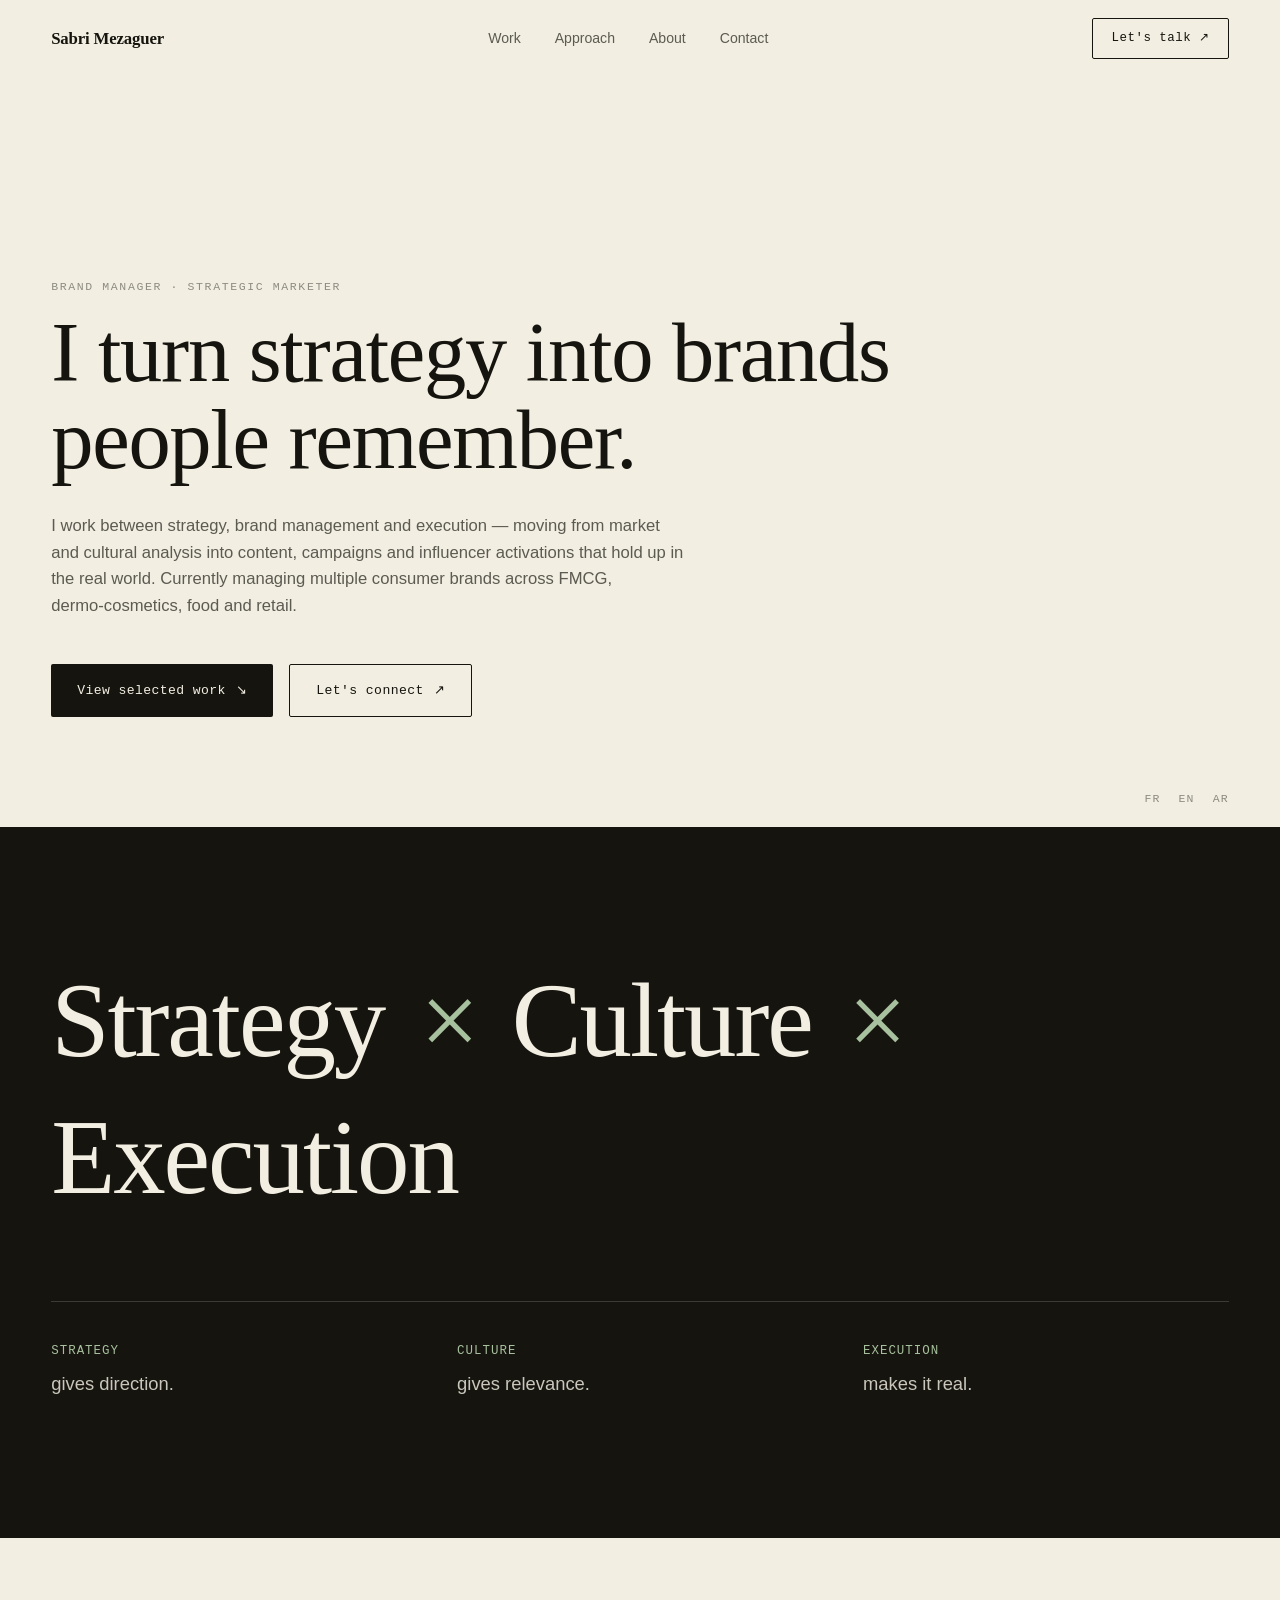
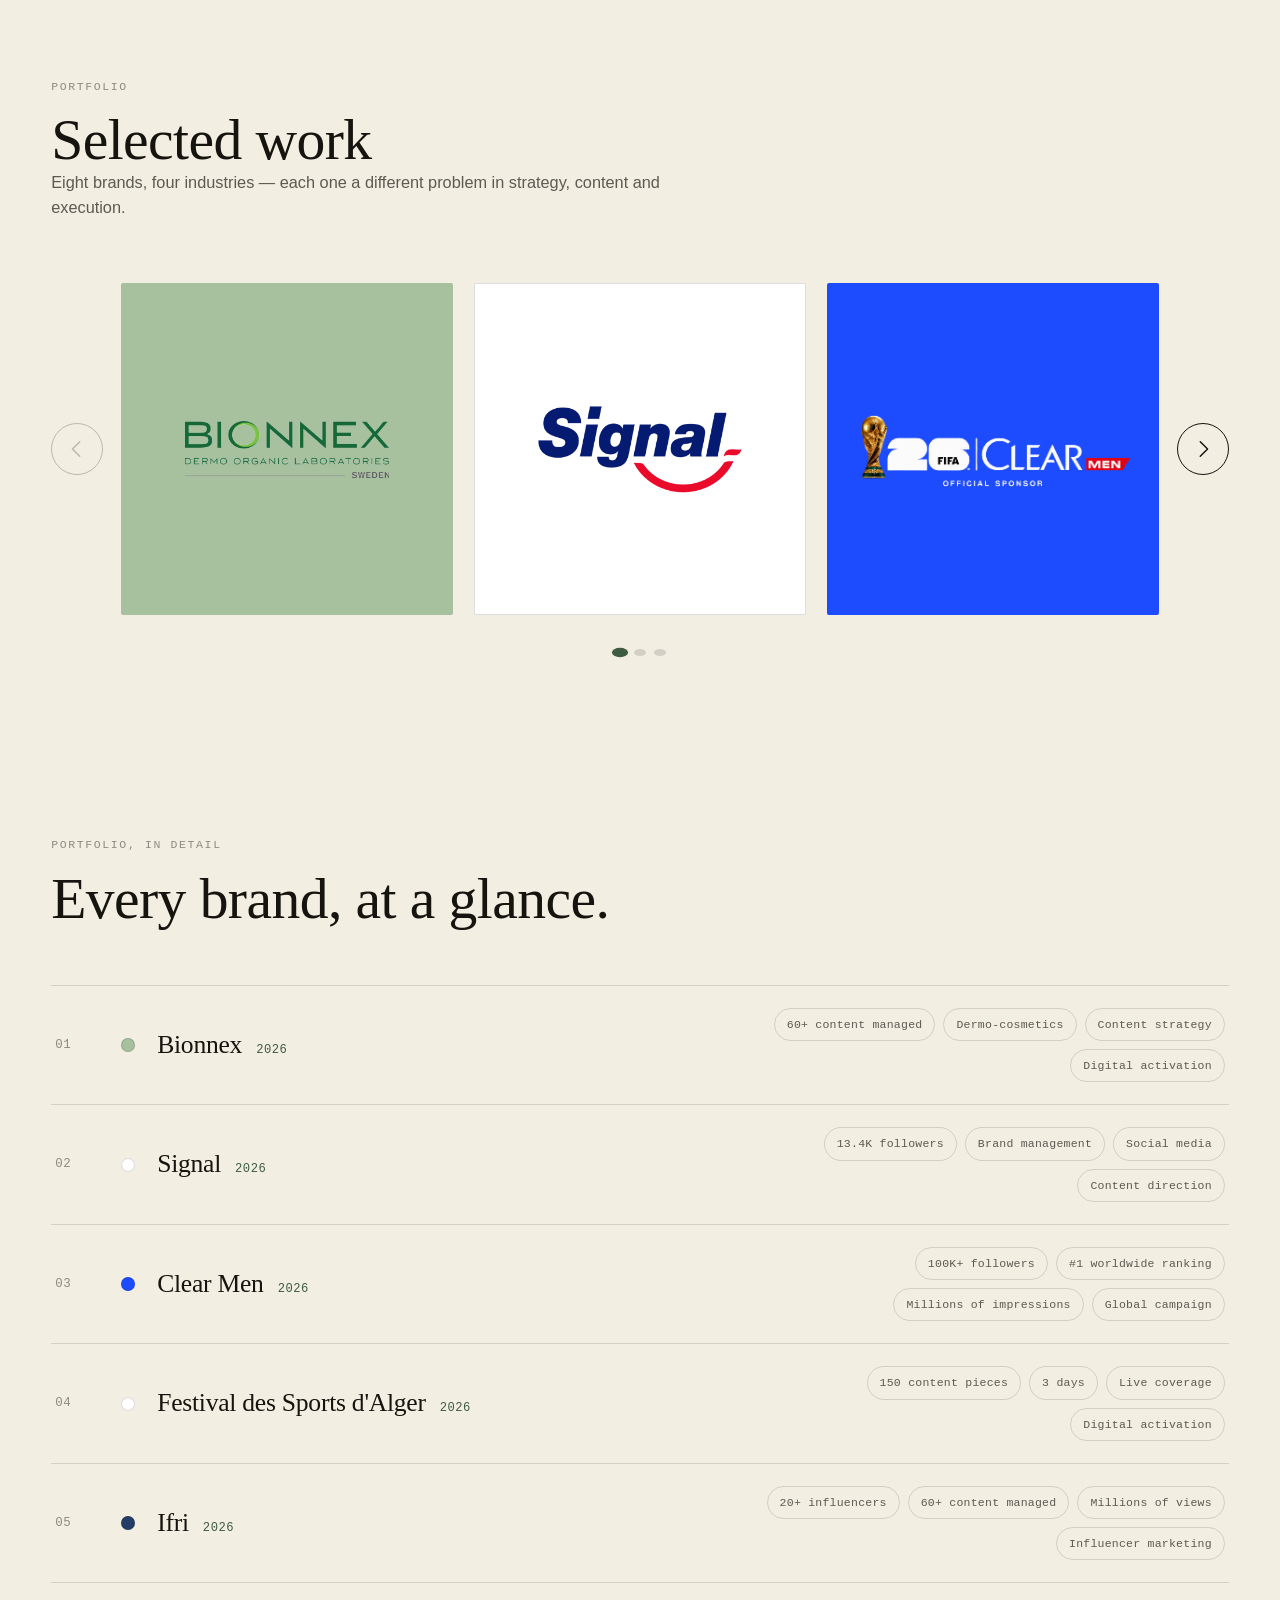
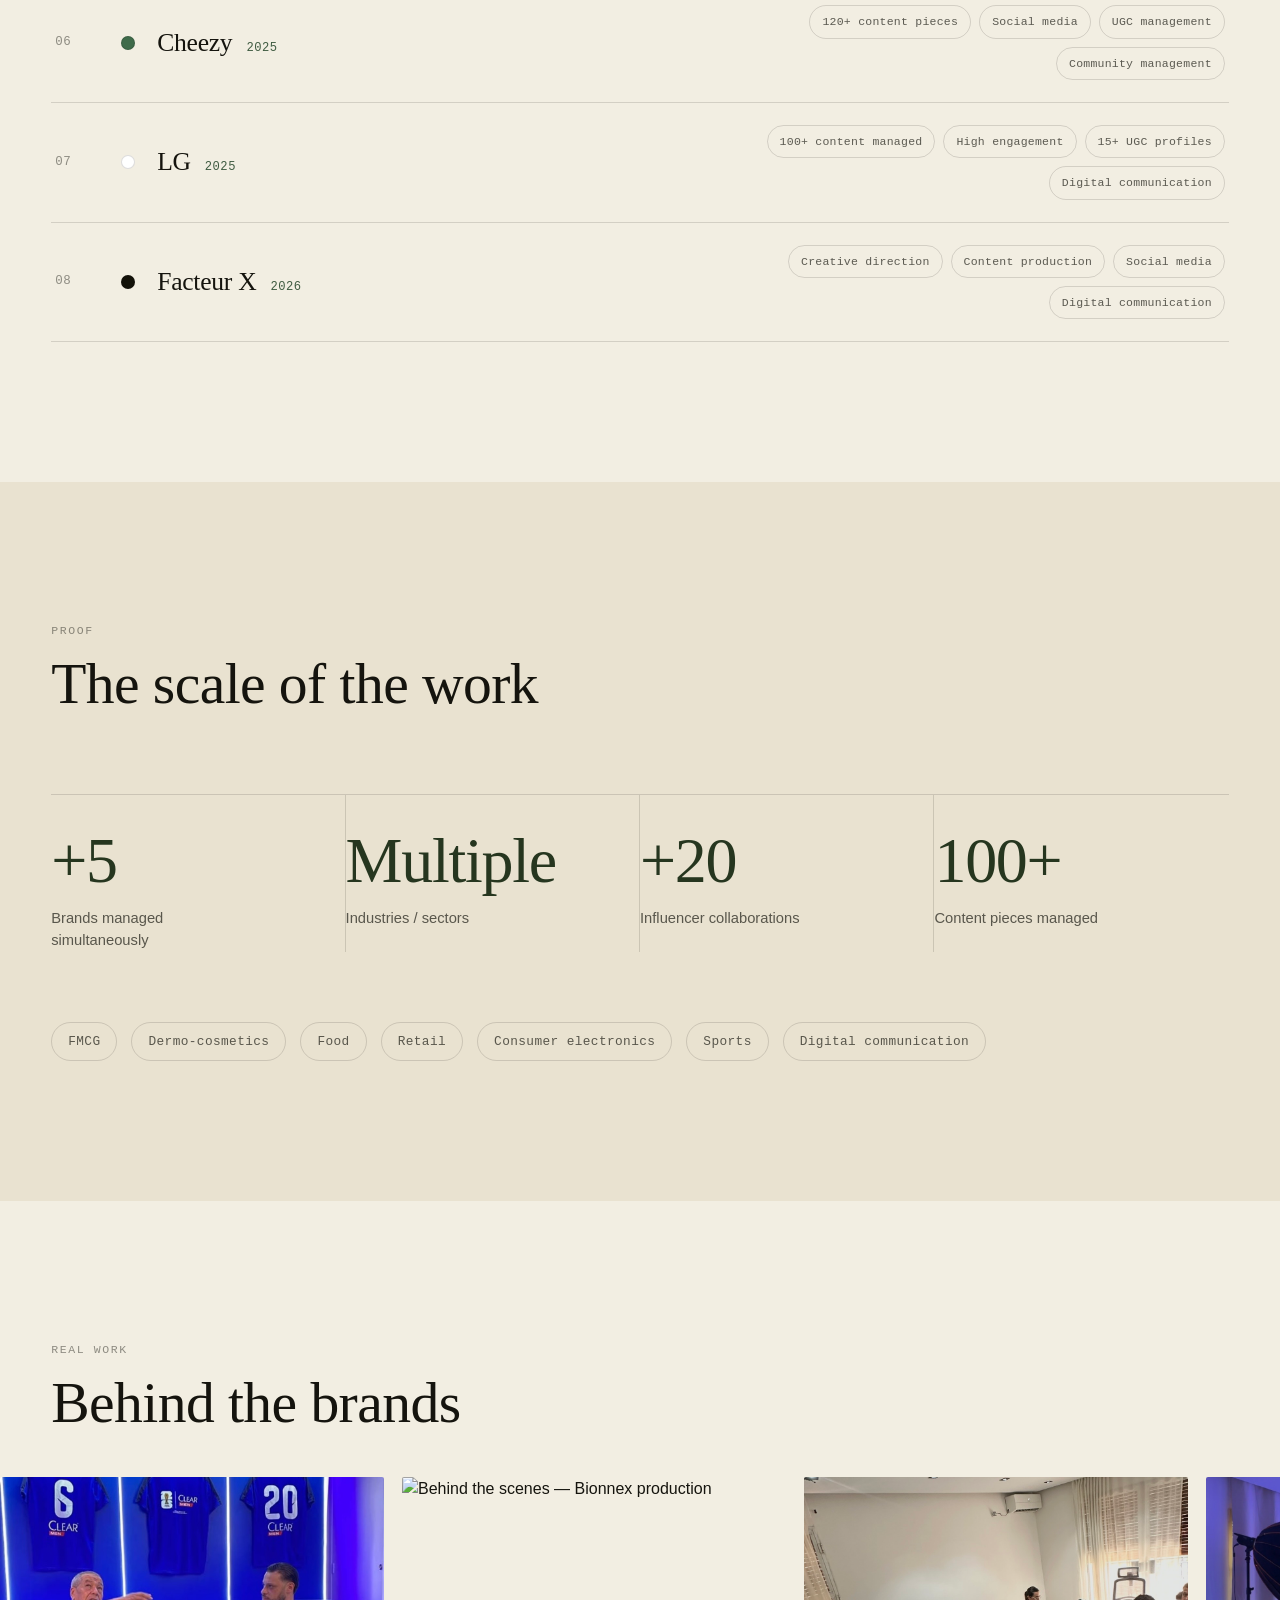
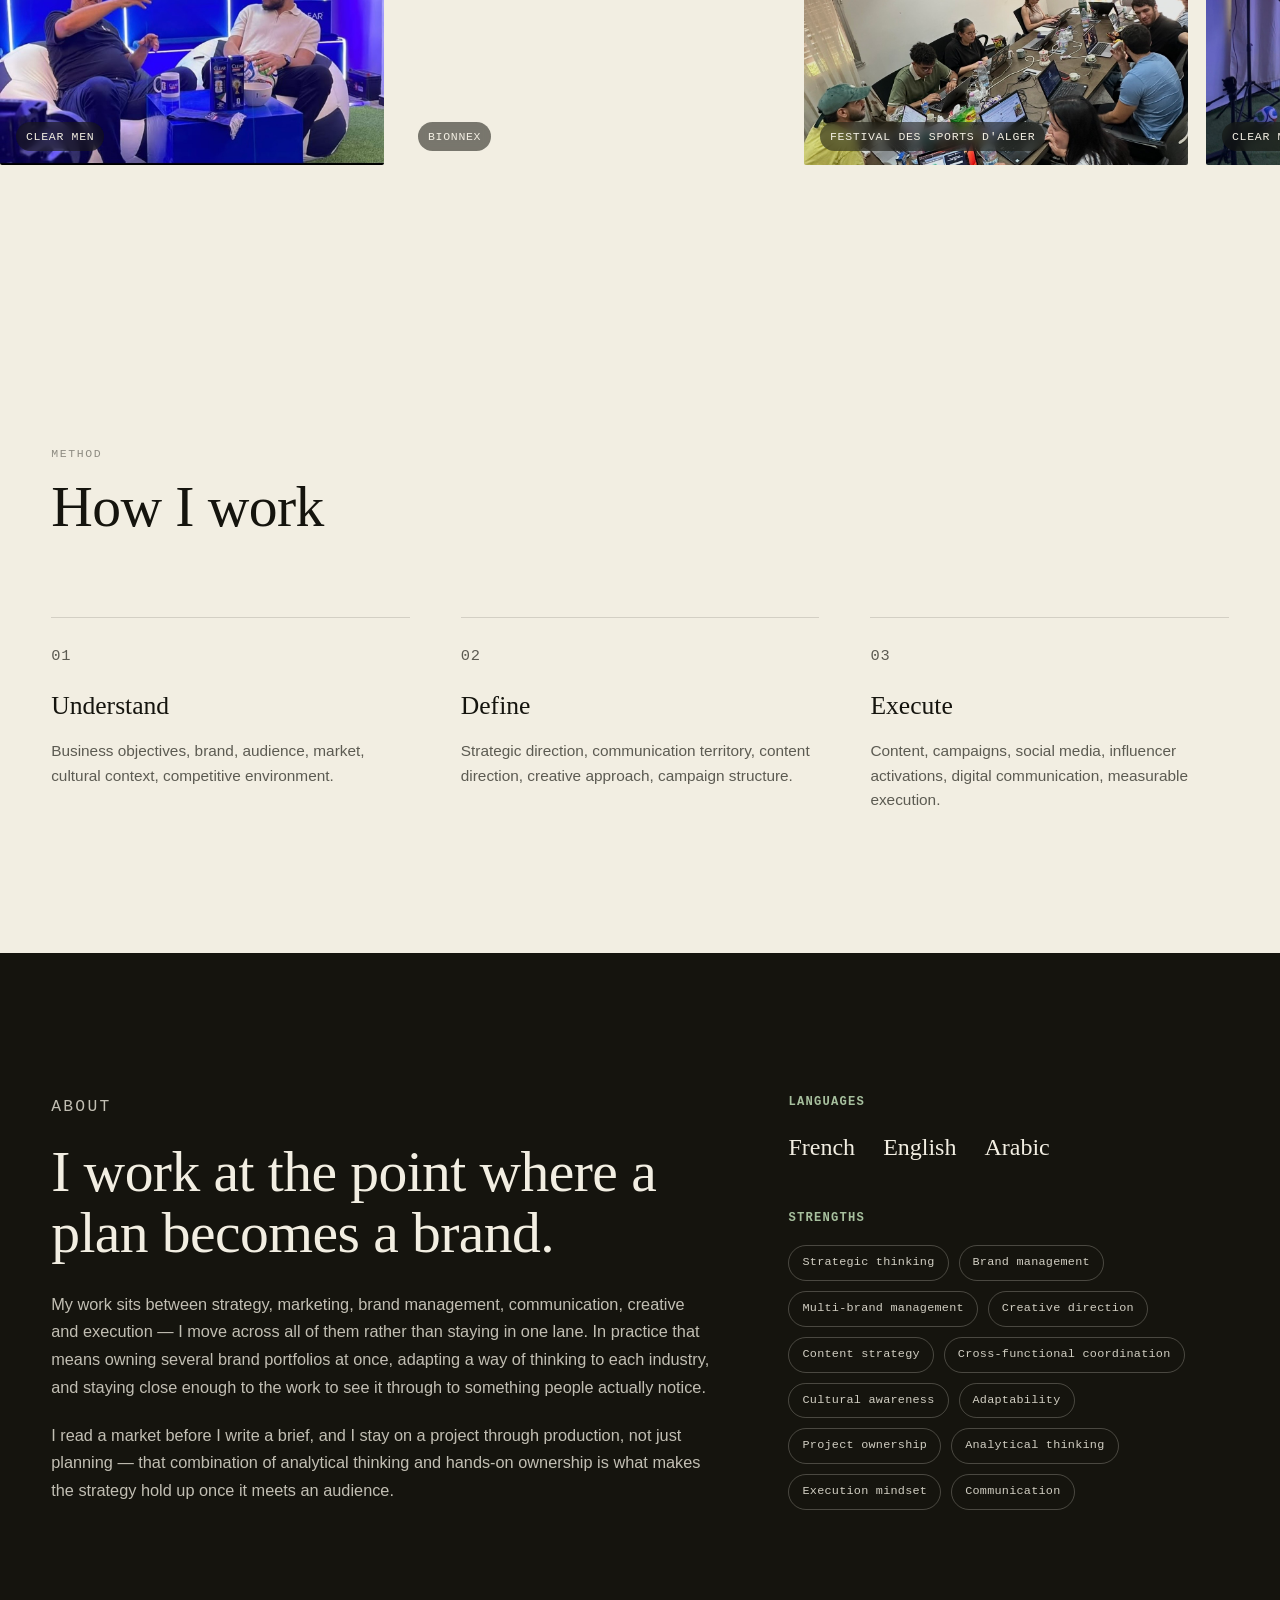
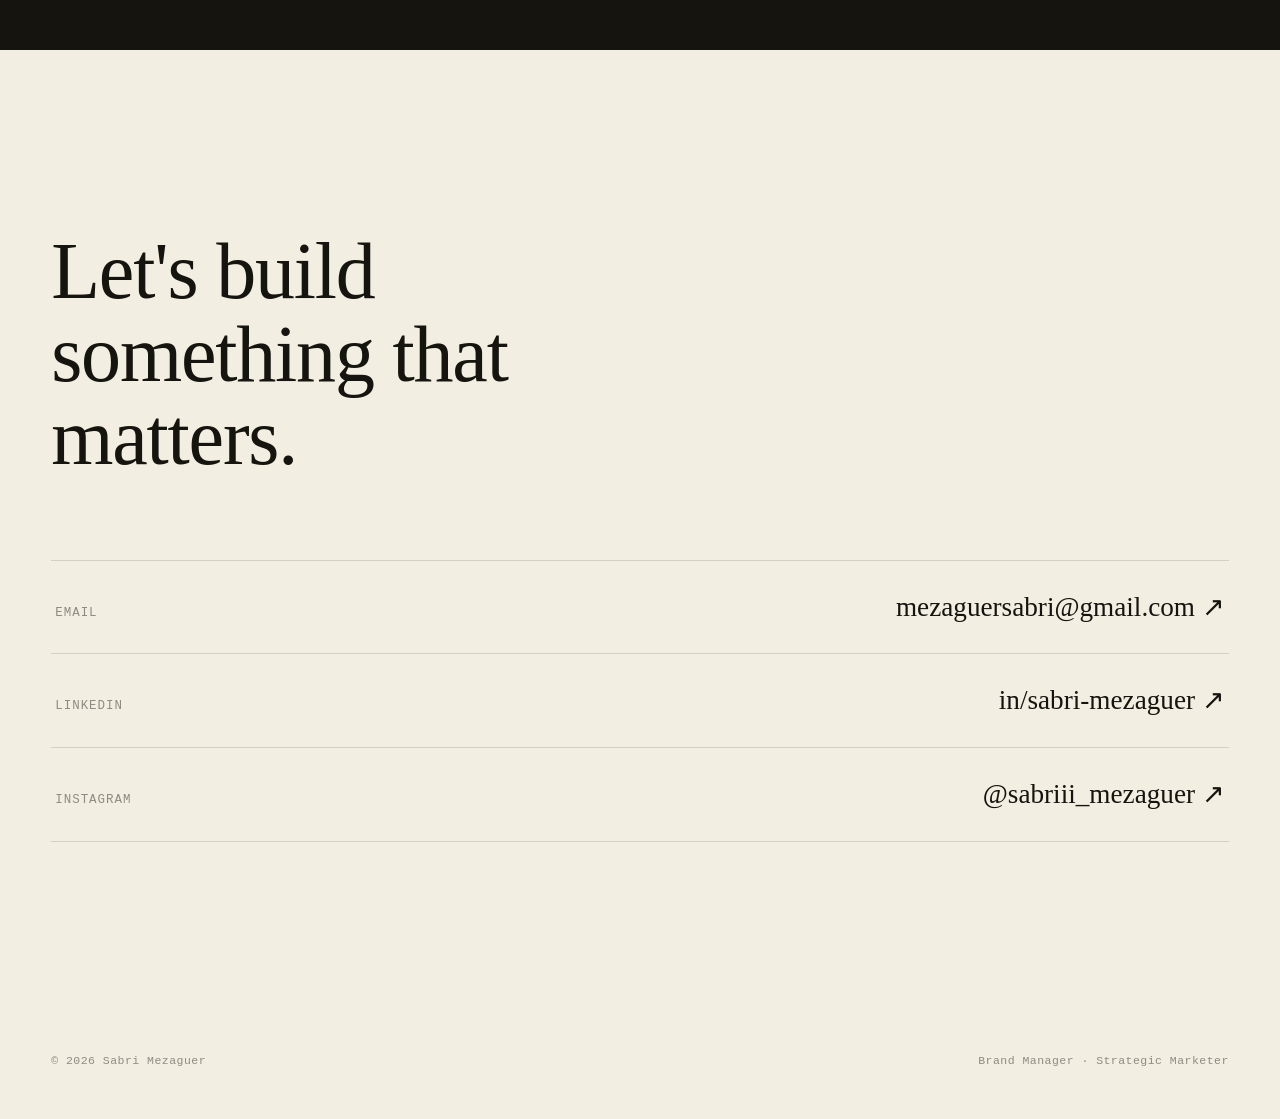
==== commit 7409515a: "Update index.html" ====
--- a/index.html
+++ b/index.html
@@ -85,23 +85,7 @@
       <div class="carousel__viewport" id="carouselViewport">
         <ul class="carousel__track" id="carouselTrack">
 
-          <li class="brand-card" data-bg="black" tabindex="0">
-            <div class="brand-card__face">
-              <img src="images/facteur-x.png" alt="Facteur X logo" class="brand-card__logo" loading="lazy">
-            </div>
-            <div class="brand-card__info">
-              <p class="brand-card__name">Facteur X</p>
-              <p class="brand-card__year">2026</p>
-              <ul class="brand-card__kpis">
-                <li>Creative direction</li>
-                <li>Content production</li>
-                <li>Social media</li>
-                <li>Digital communication</li>
-              </ul>
-            </div>
-          </li>
-
-          <li class="brand-card" data-bg="green" tabindex="0">
+          <li class="brand-card" data-bg="green" data-target="brand-bionnex" tabindex="0" role="button" aria-label="View Bionnex details">
             <div class="brand-card__face">
               <img src="images/bionnex.png" alt="Bionnex logo" class="brand-card__logo" loading="lazy">
             </div>
@@ -117,7 +101,7 @@
             </div>
           </li>
 
-          <li class="brand-card" data-bg="white" tabindex="0">
+          <li class="brand-card" data-bg="white" data-target="brand-signal" tabindex="0" role="button" aria-label="View Signal details">
             <div class="brand-card__face">
               <img src="images/signal.png" alt="Signal logo" class="brand-card__logo" loading="lazy">
             </div>
@@ -133,9 +117,9 @@
             </div>
           </li>
 
-          <li class="brand-card" data-bg="blue-electric" tabindex="0">
-            <div class="brand-card__face">
-              <img src="images/clear-men.png" alt="Clear Men logo" class="brand-card__logo" loading="lazy">
+          <li class="brand-card" data-bg="blue-electric" data-target="brand-clear-men" tabindex="0" role="button" aria-label="View Clear Men details">
+            <div class="brand-card__face">
+              <img src="images/clear-men.png" alt="Clear Men logo" class="brand-card__logo brand-card__logo--cover" loading="lazy">
             </div>
             <div class="brand-card__info">
               <p class="brand-card__name">Clear Men</p>
@@ -149,7 +133,7 @@
             </div>
           </li>
 
-          <li class="brand-card" data-bg="white" tabindex="0">
+          <li class="brand-card" data-bg="white" data-target="brand-festival" tabindex="0" role="button" aria-label="View Festival des Sports d'Alger details">
             <div class="brand-card__face">
               <img src="images/festival-des-sports.png" alt="Festival des Sports d'Alger logo" class="brand-card__logo" loading="lazy">
             </div>
@@ -165,9 +149,9 @@
             </div>
           </li>
 
-          <li class="brand-card" data-bg="blue" tabindex="0">
-            <div class="brand-card__face">
-              <img src="images/ifri.png" alt="Ifri logo" class="brand-card__logo" loading="lazy">
+          <li class="brand-card" data-bg="blue" data-target="brand-ifri" tabindex="0" role="button" aria-label="View Ifri details">
+            <div class="brand-card__face">
+              <img src="images/ifri.png" alt="Ifri logo" class="brand-card__logo brand-card__logo--cover" loading="lazy">
             </div>
             <div class="brand-card__info">
               <p class="brand-card__name">Ifri</p>
@@ -181,9 +165,9 @@
             </div>
           </li>
 
-          <li class="brand-card" data-bg="green-deep" tabindex="0">
-            <div class="brand-card__face">
-              <img src="images/cheezy.png" alt="Cheezy logo" class="brand-card__logo" loading="lazy">
+          <li class="brand-card" data-bg="green-deep" data-target="brand-cheezy" tabindex="0" role="button" aria-label="View Cheezy details">
+            <div class="brand-card__face">
+              <img src="images/cheezy.png" alt="Cheezy logo" class="brand-card__logo brand-card__logo--cover" loading="lazy">
             </div>
             <div class="brand-card__info">
               <p class="brand-card__name">Cheezy</p>
@@ -197,7 +181,7 @@
             </div>
           </li>
 
-          <li class="brand-card" data-bg="white" tabindex="0">
+          <li class="brand-card" data-bg="white" data-target="brand-lg" tabindex="0" role="button" aria-label="View LG details">
             <div class="brand-card__face">
               <img src="images/lg.png" alt="LG logo" class="brand-card__logo" loading="lazy">
             </div>
@@ -208,6 +192,22 @@
                 <li>100+ content managed</li>
                 <li>High engagement</li>
                 <li>15+ UGC profiles</li>
+                <li>Digital communication</li>
+              </ul>
+            </div>
+          </li>
+
+          <li class="brand-card" data-bg="none" data-target="brand-facteur-x" tabindex="0" role="button" aria-label="View Facteur X details">
+            <div class="brand-card__face">
+              <img src="images/facteur-x.png" alt="Facteur X logo" class="brand-card__logo brand-card__logo--contain" loading="lazy">
+            </div>
+            <div class="brand-card__info">
+              <p class="brand-card__name">Facteur X</p>
+              <p class="brand-card__year">2026</p>
+              <ul class="brand-card__kpis">
+                <li>Creative direction</li>
+                <li>Content production</li>
+                <li>Social media</li>
                 <li>Digital communication</li>
               </ul>
             </div>
@@ -233,23 +233,8 @@
 
     <ul class="portfolio-detail__list">
 
-      <li class="pd-row reveal">
+      <li class="pd-row reveal" id="brand-bionnex">
         <span class="pd-row__index">01</span>
-        <span class="pd-row__swatch" data-bg="black" aria-hidden="true"></span>
-        <div class="pd-row__main">
-          <p class="pd-row__name">Facteur X</p>
-          <p class="pd-row__year">2026</p>
-        </div>
-        <ul class="pd-row__kpis">
-          <li>Creative direction</li>
-          <li>Content production</li>
-          <li>Social media</li>
-          <li>Digital communication</li>
-        </ul>
-      </li>
-
-      <li class="pd-row reveal">
-        <span class="pd-row__index">02</span>
         <span class="pd-row__swatch" data-bg="green" aria-hidden="true"></span>
         <div class="pd-row__main">
           <p class="pd-row__name">Bionnex</p>
@@ -263,8 +248,8 @@
         </ul>
       </li>
 
-      <li class="pd-row reveal">
-        <span class="pd-row__index">03</span>
+      <li class="pd-row reveal" id="brand-signal">
+        <span class="pd-row__index">02</span>
         <span class="pd-row__swatch" data-bg="white" aria-hidden="true"></span>
         <div class="pd-row__main">
           <p class="pd-row__name">Signal</p>
@@ -278,8 +263,8 @@
         </ul>
       </li>
 
-      <li class="pd-row reveal">
-        <span class="pd-row__index">04</span>
+      <li class="pd-row reveal" id="brand-clear-men">
+        <span class="pd-row__index">03</span>
         <span class="pd-row__swatch" data-bg="blue-electric" aria-hidden="true"></span>
         <div class="pd-row__main">
           <p class="pd-row__name">Clear Men</p>
@@ -293,8 +278,8 @@
         </ul>
       </li>
 
-      <li class="pd-row reveal">
-        <span class="pd-row__index">05</span>
+      <li class="pd-row reveal" id="brand-festival">
+        <span class="pd-row__index">04</span>
         <span class="pd-row__swatch" data-bg="white" aria-hidden="true"></span>
         <div class="pd-row__main">
           <p class="pd-row__name">Festival des Sports d'Alger</p>
@@ -308,8 +293,8 @@
         </ul>
       </li>
 
-      <li class="pd-row reveal">
-        <span class="pd-row__index">06</span>
+      <li class="pd-row reveal" id="brand-ifri">
+        <span class="pd-row__index">05</span>
         <span class="pd-row__swatch" data-bg="blue" aria-hidden="true"></span>
         <div class="pd-row__main">
           <p class="pd-row__name">Ifri</p>
@@ -323,8 +308,8 @@
         </ul>
       </li>
 
-      <li class="pd-row reveal">
-        <span class="pd-row__index">07</span>
+      <li class="pd-row reveal" id="brand-cheezy">
+        <span class="pd-row__index">06</span>
         <span class="pd-row__swatch" data-bg="green-deep" aria-hidden="true"></span>
         <div class="pd-row__main">
           <p class="pd-row__name">Cheezy</p>
@@ -338,8 +323,8 @@
         </ul>
       </li>
 
-      <li class="pd-row reveal">
-        <span class="pd-row__index">08</span>
+      <li class="pd-row reveal" id="brand-lg">
+        <span class="pd-row__index">07</span>
         <span class="pd-row__swatch" data-bg="white" aria-hidden="true"></span>
         <div class="pd-row__main">
           <p class="pd-row__name">LG</p>
@@ -349,6 +334,21 @@
           <li>100+ content managed</li>
           <li>High engagement</li>
           <li>15+ UGC profiles</li>
+          <li>Digital communication</li>
+        </ul>
+      </li>
+
+      <li class="pd-row reveal" id="brand-facteur-x">
+        <span class="pd-row__index">08</span>
+        <span class="pd-row__swatch" data-bg="black" aria-hidden="true"></span>
+        <div class="pd-row__main">
+          <p class="pd-row__name">Facteur X</p>
+          <p class="pd-row__year">2026</p>
+        </div>
+        <ul class="pd-row__kpis">
+          <li>Creative direction</li>
+          <li>Content production</li>
+          <li>Social media</li>
           <li>Digital communication</li>
         </ul>
       </li>
--- a/style.css
+++ b/style.css
@@ -282,10 +282,10 @@
 .brand-card__face{
   position:absolute; inset:0;
   display:flex; align-items:center; justify-content:center;
-  padding: 14%;
+  padding: 6%;
   transition: transform .5s var(--ease), opacity .4s var(--ease);
 }
-.brand-card__logo{ width: 100%; height: auto; object-fit: contain; }
+.brand-card__logo{ width: 100%; height: 100%; object-fit: contain; }
 
 .brand-card[data-bg="black"] .brand-card__face{ background: var(--bg-black); }
 .brand-card[data-bg="white"] .brand-card__face{ background: var(--bg-white); border: 1px solid var(--ink-20); }
@@ -335,6 +335,70 @@
 }
 
 /* =========================================================
+   BRAND PORTFOLIO — DETAIL
+   ========================================================= */
+.portfolio-detail{
+  padding: clamp(60px, 8vw, 90px) var(--gutter) clamp(90px, 12vw, 140px);
+  max-width: var(--container); margin: 0 auto;
+}
+.portfolio-detail__head{ margin-bottom: clamp(36px, 5vw, 56px); max-width: 640px; }
+
+.portfolio-detail__list{ border-top: 1px solid var(--ink-20); }
+
+.pd-row{
+  display:grid;
+  grid-template-columns: 44px 14px 1fr auto;
+  align-items: center;
+  gap: 22px;
+  padding: 22px 4px;
+  border-bottom: 1px solid var(--ink-20);
+  transition: padding-left .3s var(--ease), background .3s var(--ease);
+}
+.pd-row:hover{ padding-left: 14px; background: rgba(21,20,14,.03); }
+
+.pd-row__index{
+  font-family: var(--f-mono); font-size: .78rem; color: var(--ink-45); letter-spacing: .04em;
+}
+.pd-row__swatch{
+  width: 14px; height: 14px; border-radius: 50%;
+  border: 1px solid var(--ink-20);
+}
+.pd-row__swatch[data-bg="black"]{ background: var(--bg-black); }
+.pd-row__swatch[data-bg="white"]{ background: var(--bg-white); }
+.pd-row__swatch[data-bg="green"]{ background: var(--bg-green); }
+.pd-row__swatch[data-bg="green-deep"]{ background: var(--bg-green-deep); }
+.pd-row__swatch[data-bg="blue-electric"]{ background: var(--bg-blue-electric); }
+.pd-row__swatch[data-bg="blue"]{ background: var(--bg-blue); }
+
+.pd-row__main{ display:flex; align-items: baseline; gap: 14px; flex-wrap: wrap; }
+.pd-row__name{
+  font-family: var(--f-display); font-weight: 460;
+  font-size: clamp(1.2rem, 2vw, 1.6rem); letter-spacing: -.01em;
+}
+.pd-row__year{
+  font-family: var(--f-mono); font-size: .76rem; color: var(--green-deep); letter-spacing: .04em;
+}
+
+.pd-row__kpis{ display:flex; flex-wrap: wrap; gap: 8px; justify-content: flex-end; max-width: 460px; }
+.pd-row__kpis li{
+  font-family: var(--f-mono); font-size: .72rem; letter-spacing: .02em;
+  padding: 7px 12px; border: 1px solid var(--ink-20); border-radius: 999px;
+  color: var(--ink-70); white-space: nowrap;
+}
+
+@media (max-width: 860px){
+  .pd-row{
+    grid-template-columns: 30px 12px 1fr;
+    row-gap: 14px;
+  }
+  .pd-row__kpis{
+    grid-column: 1 / -1;
+    justify-content: flex-start;
+    max-width: none;
+  }
+}
+
+/* =========================================================
    SCALE OF THE WORK
    ========================================================= */
 .scale{
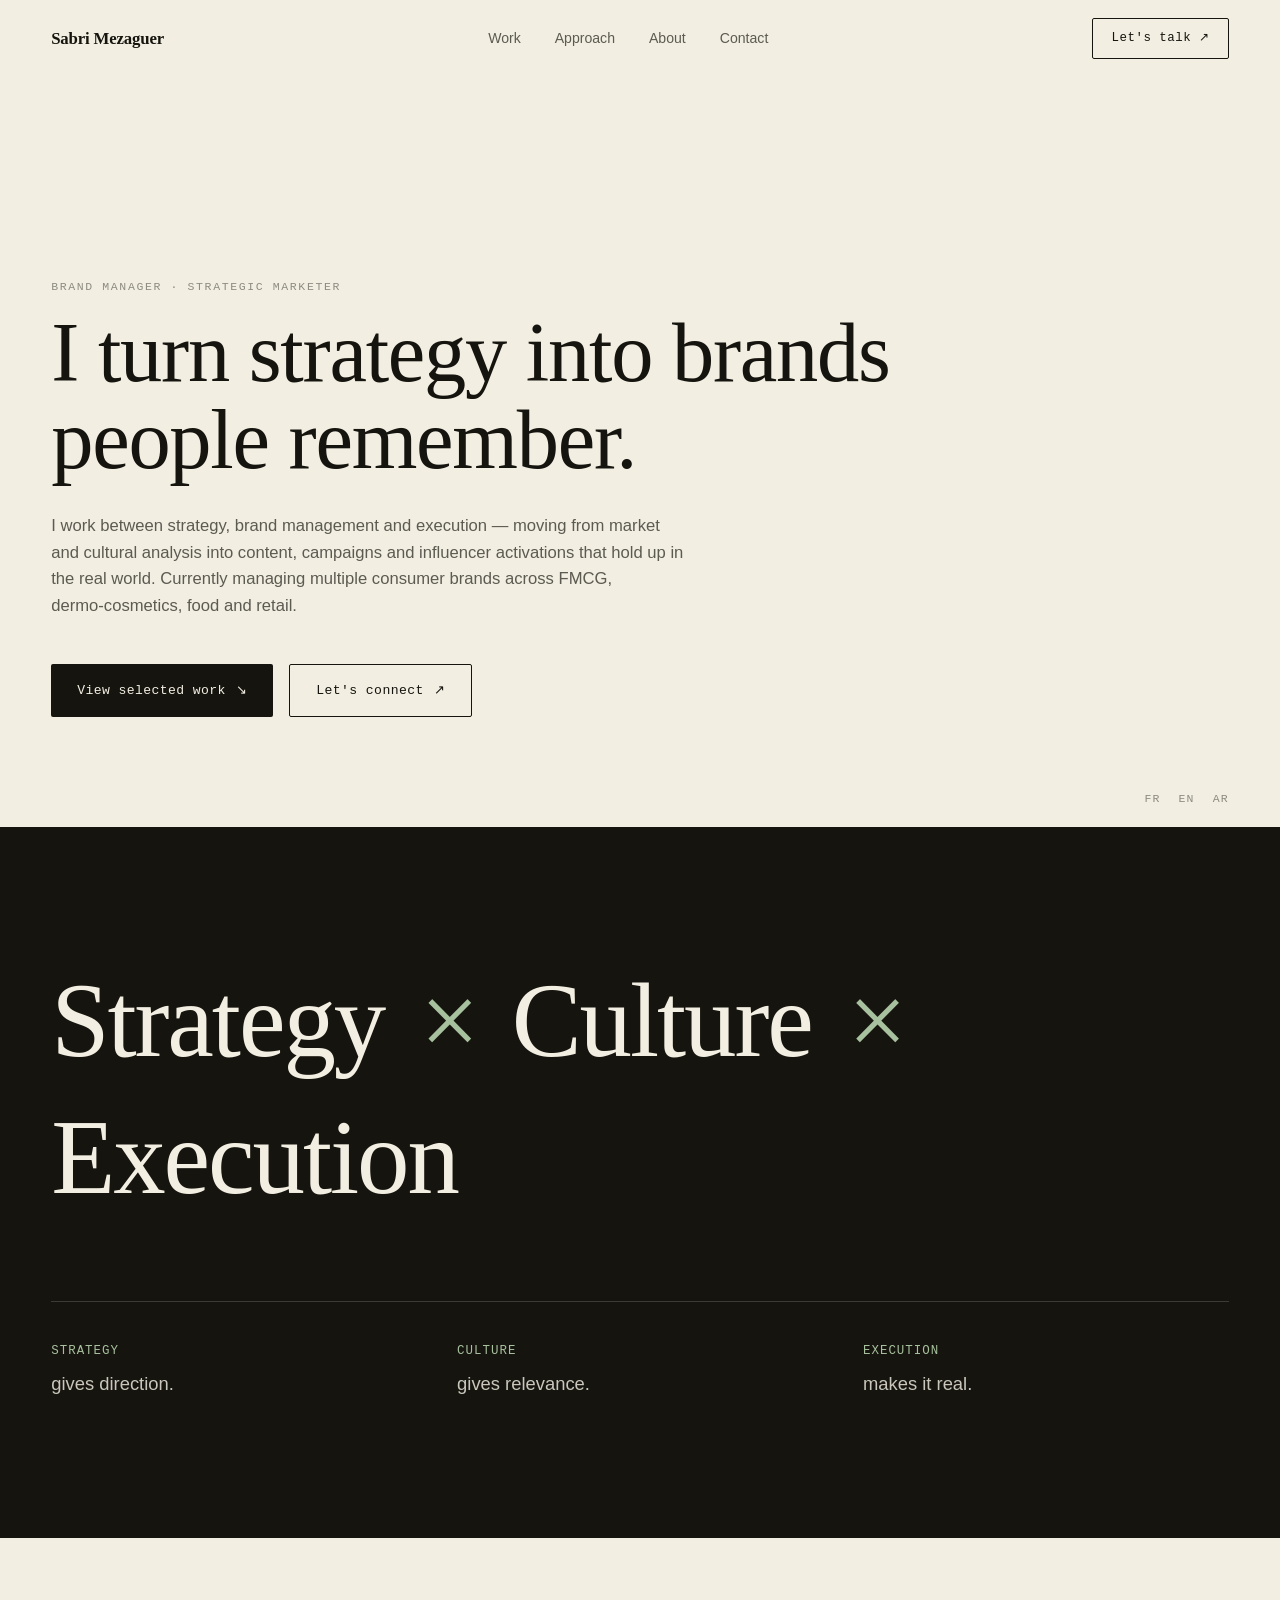
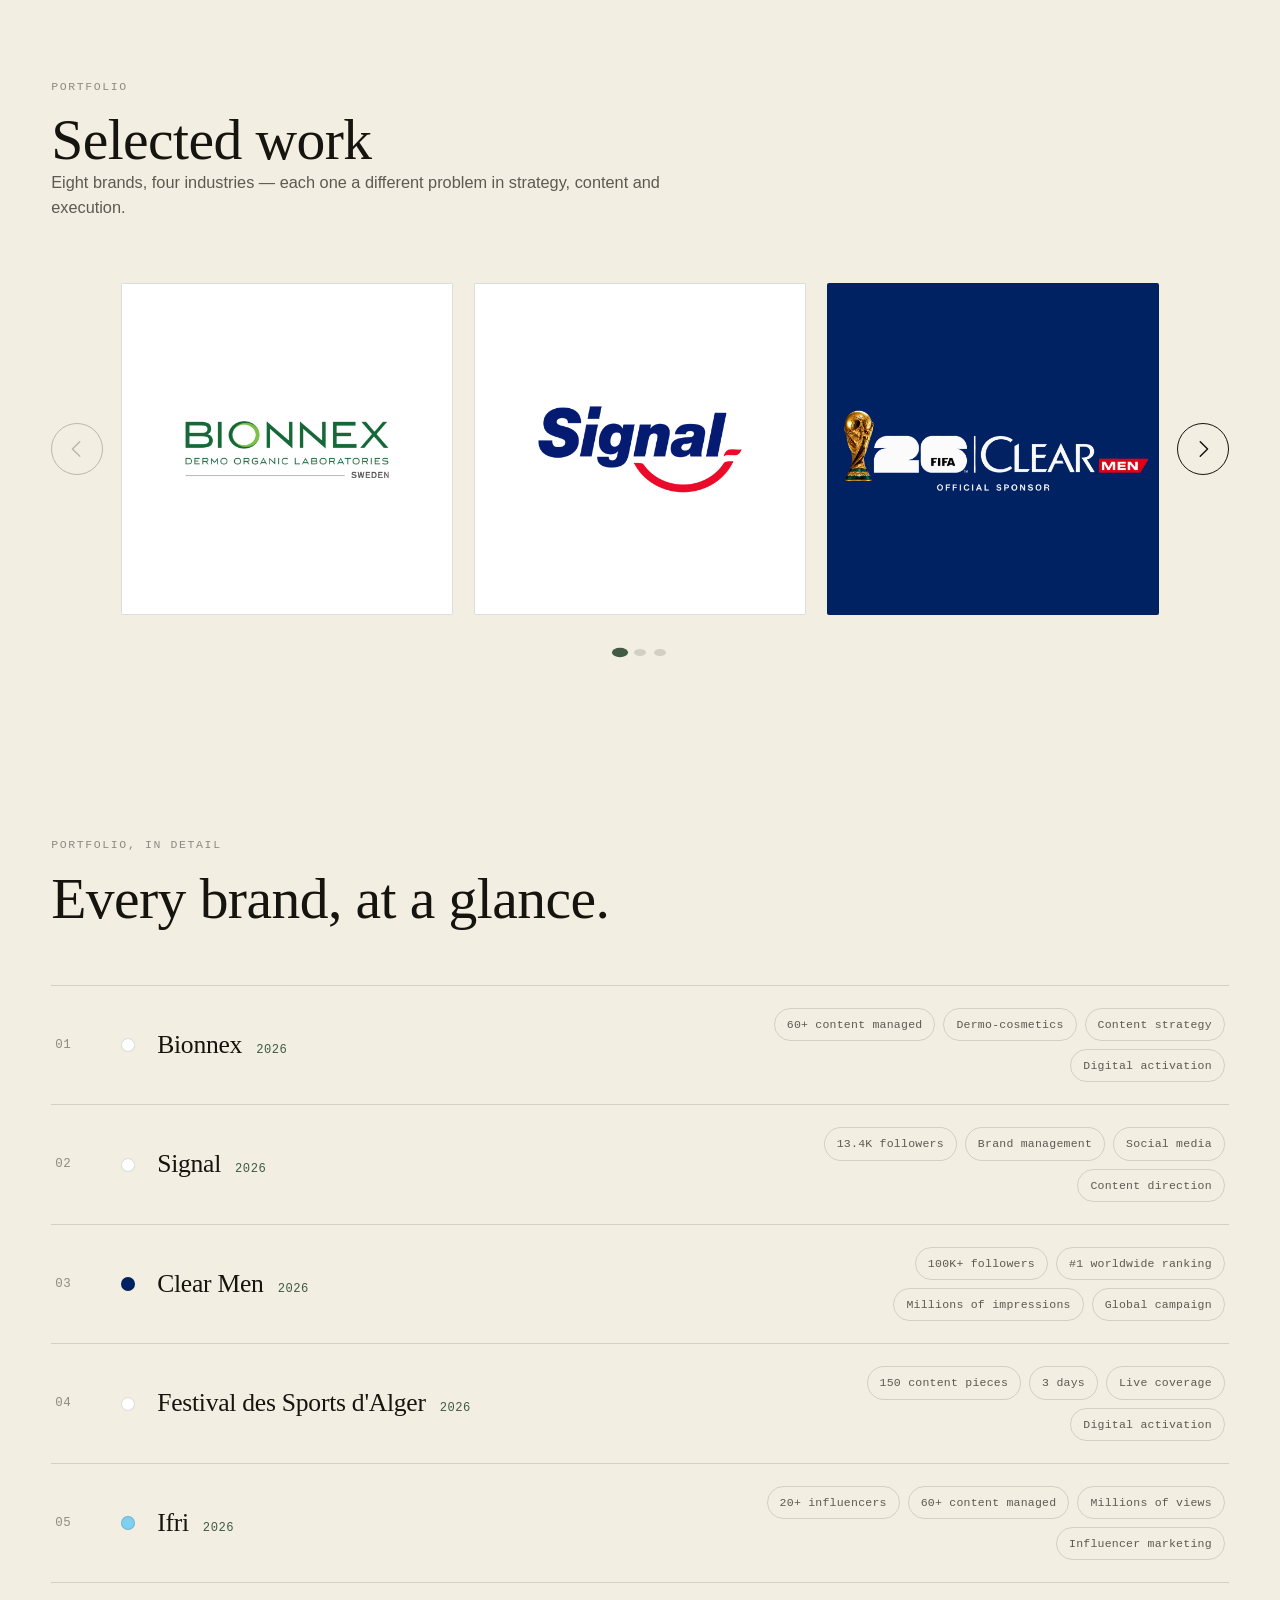
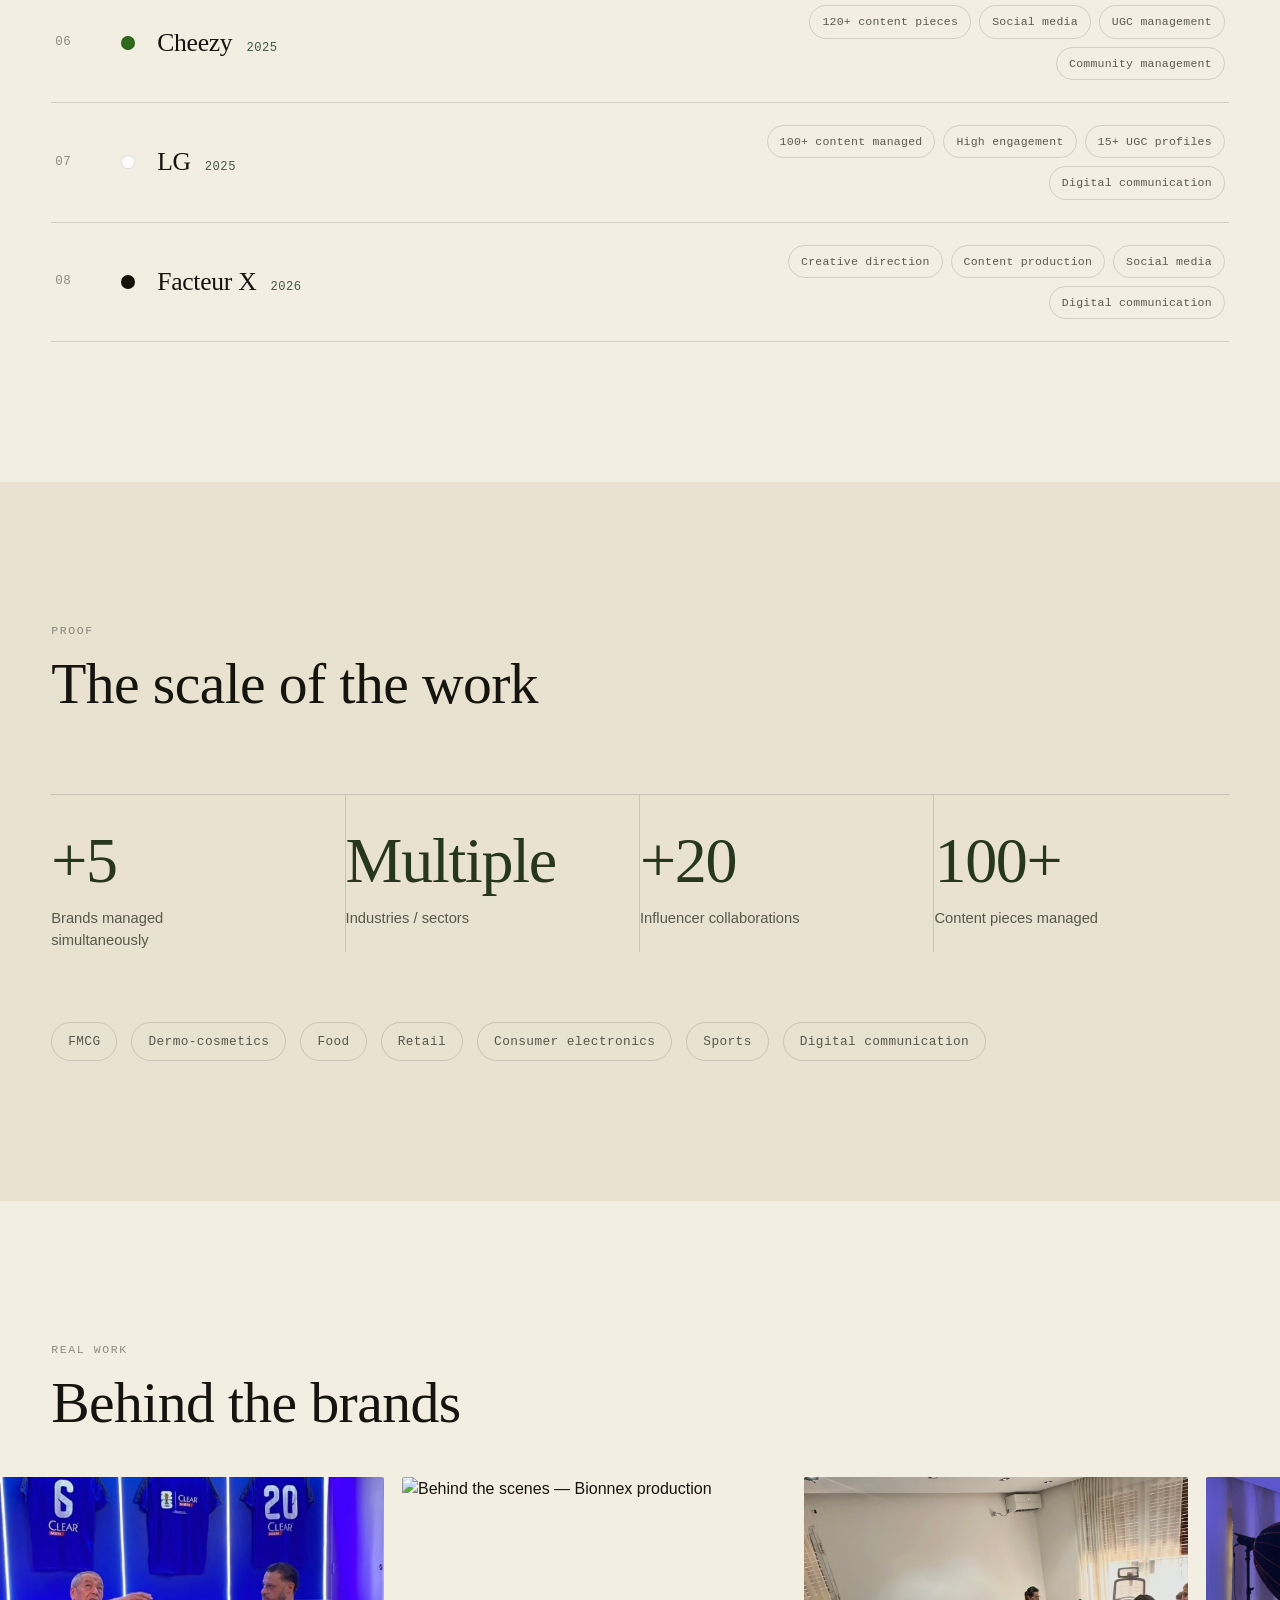
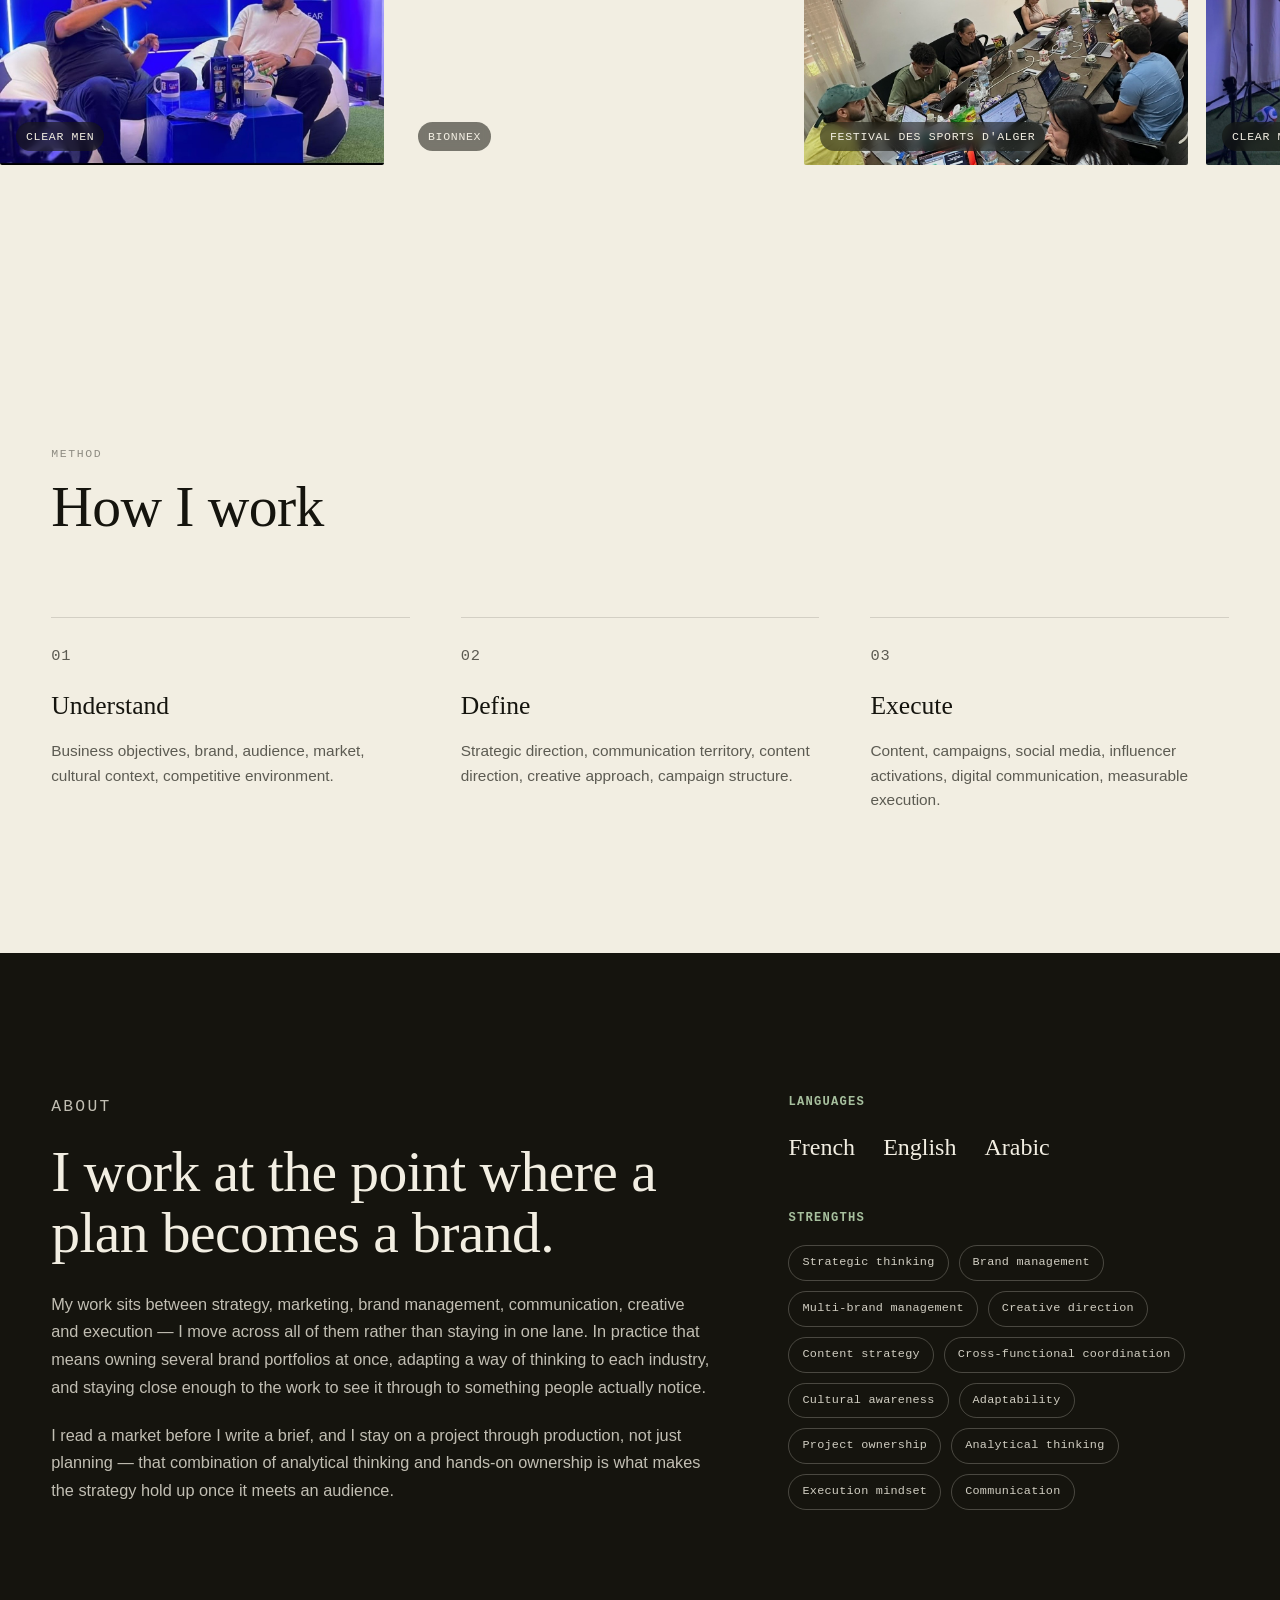
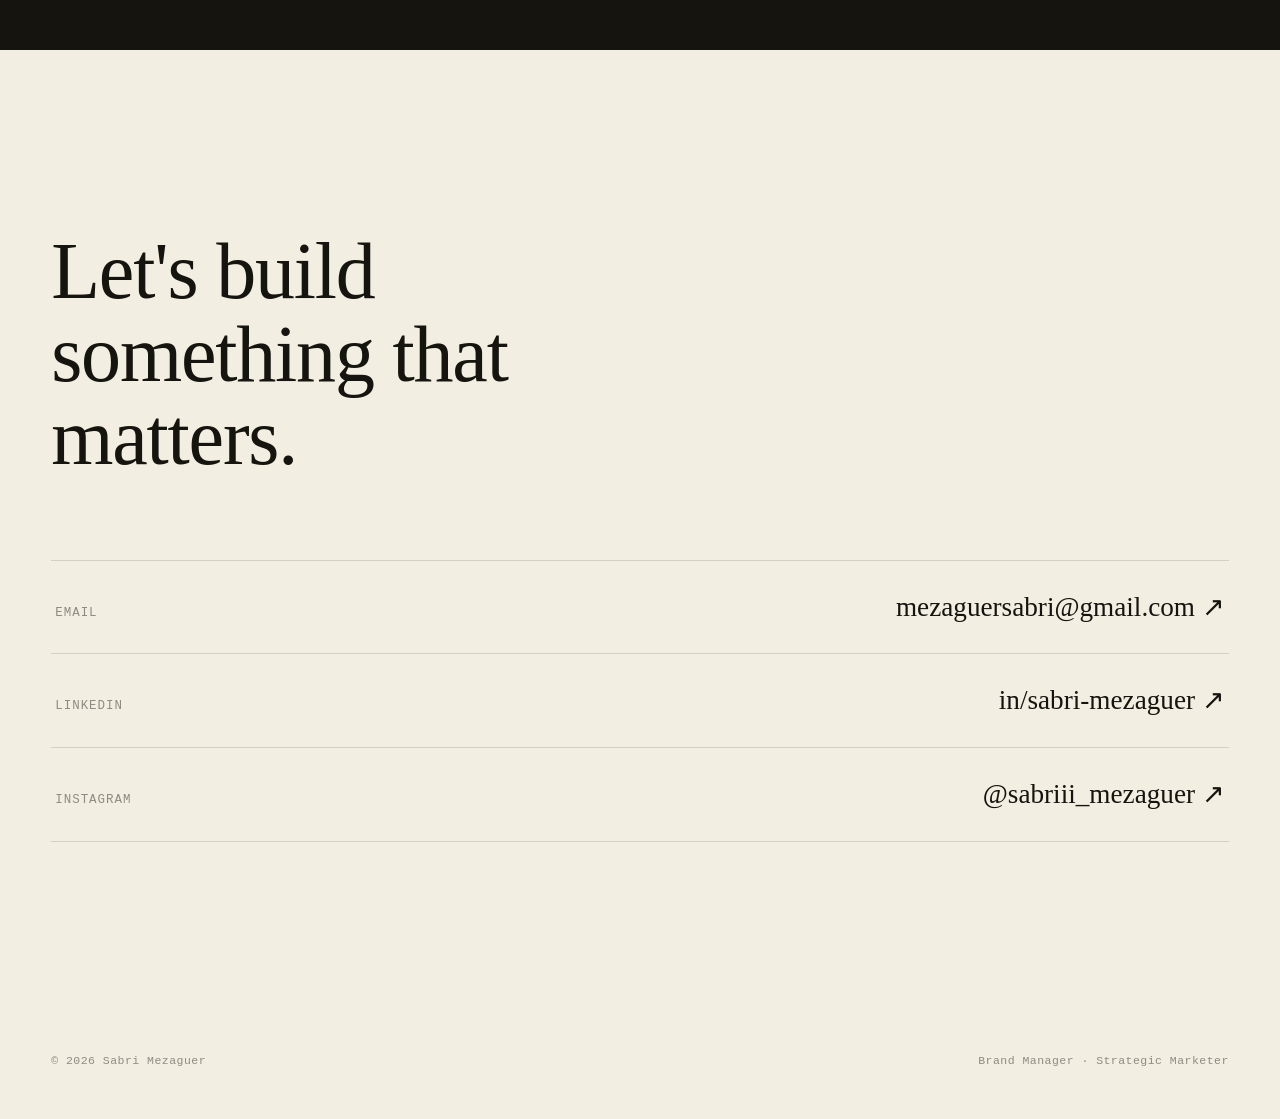
==== commit 31817035: "Update index.html" ====
--- a/index.html
+++ b/index.html
@@ -85,7 +85,7 @@
       <div class="carousel__viewport" id="carouselViewport">
         <ul class="carousel__track" id="carouselTrack">
 
-          <li class="brand-card" data-bg="green" data-target="brand-bionnex" tabindex="0" role="button" aria-label="View Bionnex details">
+          <li class="brand-card" data-bg="white" data-target="brand-bionnex" tabindex="0" role="button" aria-label="View Bionnex details">
             <div class="brand-card__face">
               <img src="images/bionnex.png" alt="Bionnex logo" class="brand-card__logo" loading="lazy">
             </div>
@@ -199,7 +199,7 @@
 
           <li class="brand-card" data-bg="none" data-target="brand-facteur-x" tabindex="0" role="button" aria-label="View Facteur X details">
             <div class="brand-card__face">
-              <img src="images/facteur-x.png" alt="Facteur X logo" class="brand-card__logo brand-card__logo--contain" loading="lazy">
+              <img src="images/facteur-x.png" alt="Facteur X logo" class="brand-card__logo brand-card__logo--zoom" loading="lazy">
             </div>
             <div class="brand-card__info">
               <p class="brand-card__name">Facteur X</p>
@@ -235,7 +235,7 @@
 
       <li class="pd-row reveal" id="brand-bionnex">
         <span class="pd-row__index">01</span>
-        <span class="pd-row__swatch" data-bg="green" aria-hidden="true"></span>
+        <span class="pd-row__swatch" data-bg="white" aria-hidden="true"></span>
         <div class="pd-row__main">
           <p class="pd-row__name">Bionnex</p>
           <p class="pd-row__year">2026</p>
--- a/style.css
+++ b/style.css
@@ -21,9 +21,9 @@
   --bg-black:        #131209;
   --bg-white:         #FFFFFF;
   --bg-green:         #A7C09E;
-  --bg-green-deep:    #3F6B4A;
-  --bg-blue-electric: #1D4CFF;
-  --bg-blue:          #223E68;
+  --bg-green-deep:    #2D6A1A;
+  --bg-blue-electric: #002162;
+  --bg-blue:          #7FCFF0;
 
   /* type */
   --f-display: 'Fraunces', 'Iowan Old Style', Georgia, serif;
@@ -290,9 +290,13 @@
 .brand-card[data-bg="black"] .brand-card__face{ background: var(--bg-black); }
 .brand-card[data-bg="white"] .brand-card__face{ background: var(--bg-white); border: 1px solid var(--ink-20); }
 .brand-card[data-bg="green"] .brand-card__face{ background: var(--bg-green); }
-.brand-card[data-bg="green-deep"] .brand-card__face{ background: var(--bg-green-deep); }
-.brand-card[data-bg="blue-electric"] .brand-card__face{ background: var(--bg-blue-electric); }
-.brand-card[data-bg="blue"] .brand-card__face{ background: var(--bg-blue); }
+.brand-card[data-bg="green-deep"] .brand-card__face{ background: var(--bg-green-deep); padding: 0; }
+.brand-card[data-bg="blue-electric"] .brand-card__face{ background: var(--bg-blue-electric); padding: 0; }
+.brand-card[data-bg="blue"] .brand-card__face{ background: var(--bg-blue); padding: 0; }
+.brand-card[data-bg="none"] .brand-card__face{ background: transparent; padding: 0; }
+
+.brand-card__logo--cover{ object-fit: cover; }
+.brand-card__logo--contain{ object-fit: contain; }
 
 .brand-card__info{
   position:absolute; inset:0;
@@ -355,6 +359,7 @@
   transition: padding-left .3s var(--ease), background .3s var(--ease);
 }
 .pd-row:hover{ padding-left: 14px; background: rgba(21,20,14,.03); }
+.pd-row.is-highlighted{ background: rgba(63,107,74,.09); padding-left: 14px; }
 
 .pd-row__index{
   font-family: var(--f-mono); font-size: .78rem; color: var(--ink-45); letter-spacing: .04em;
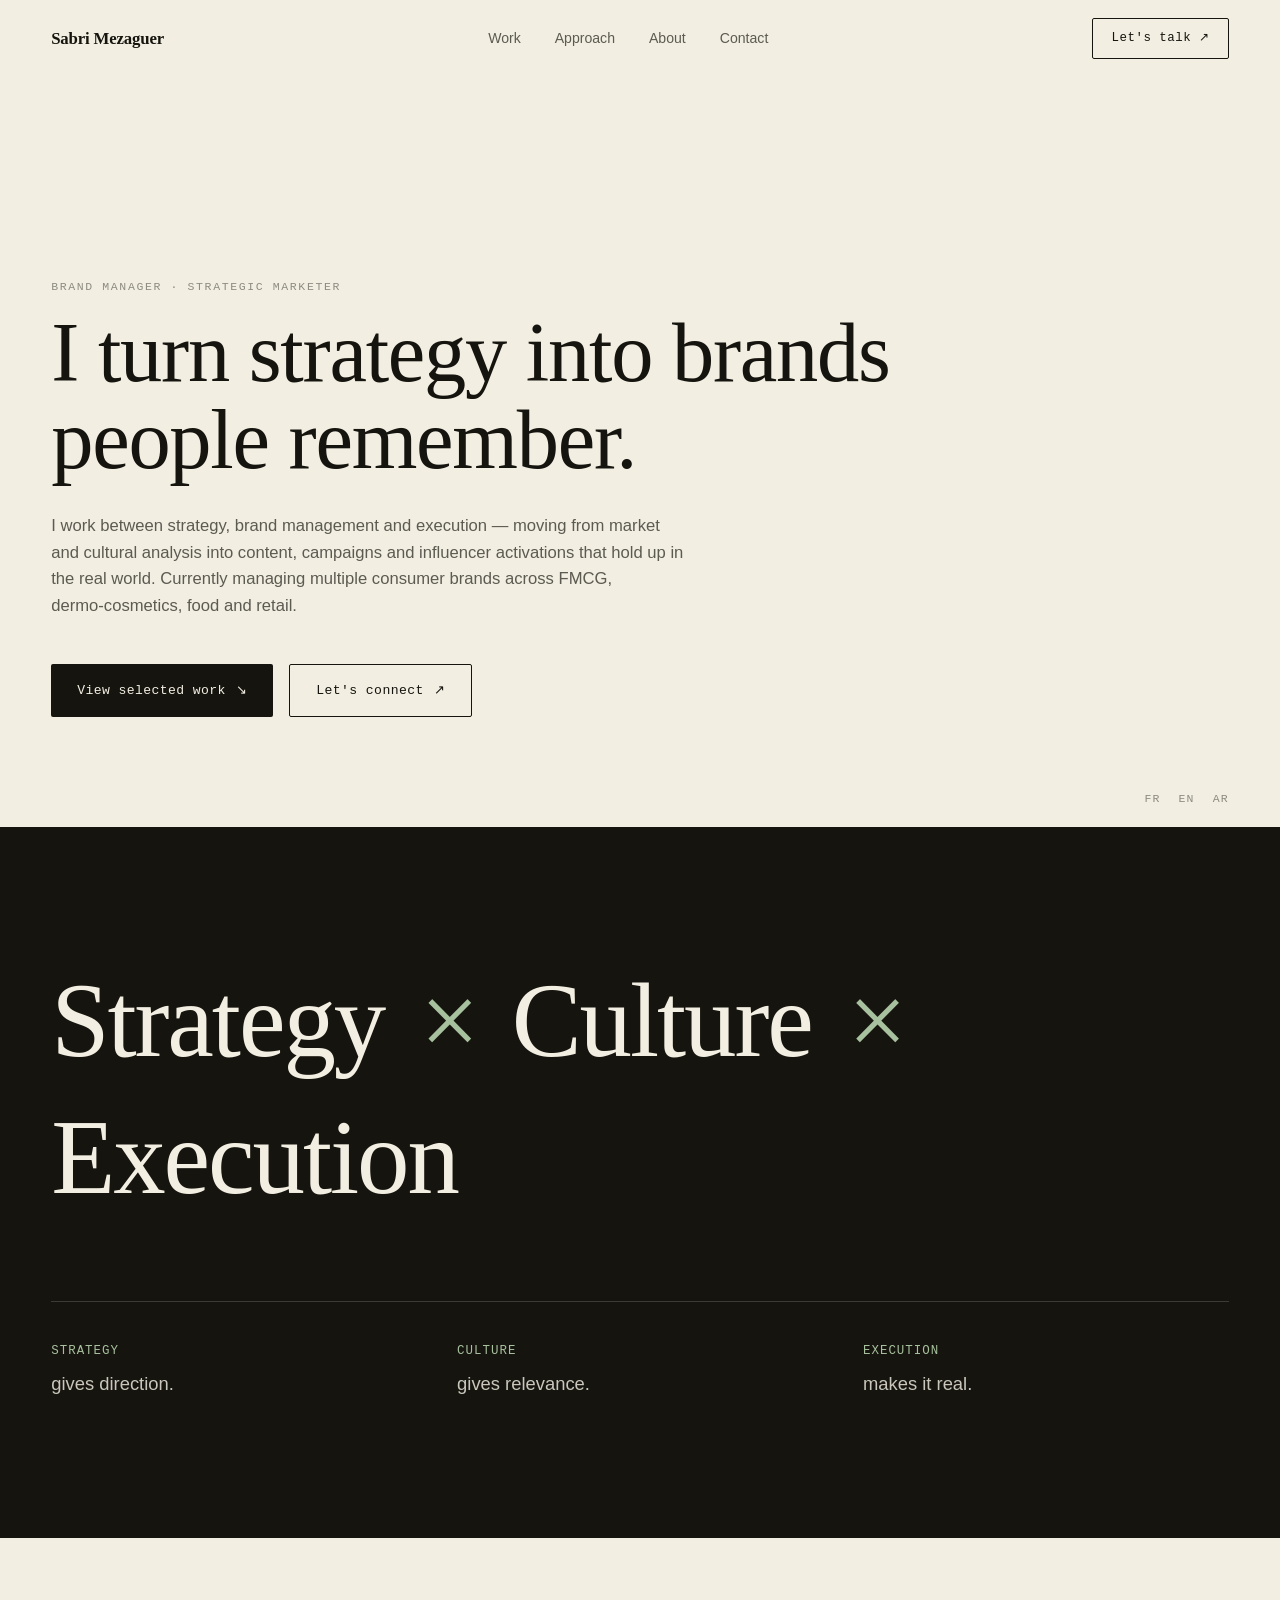
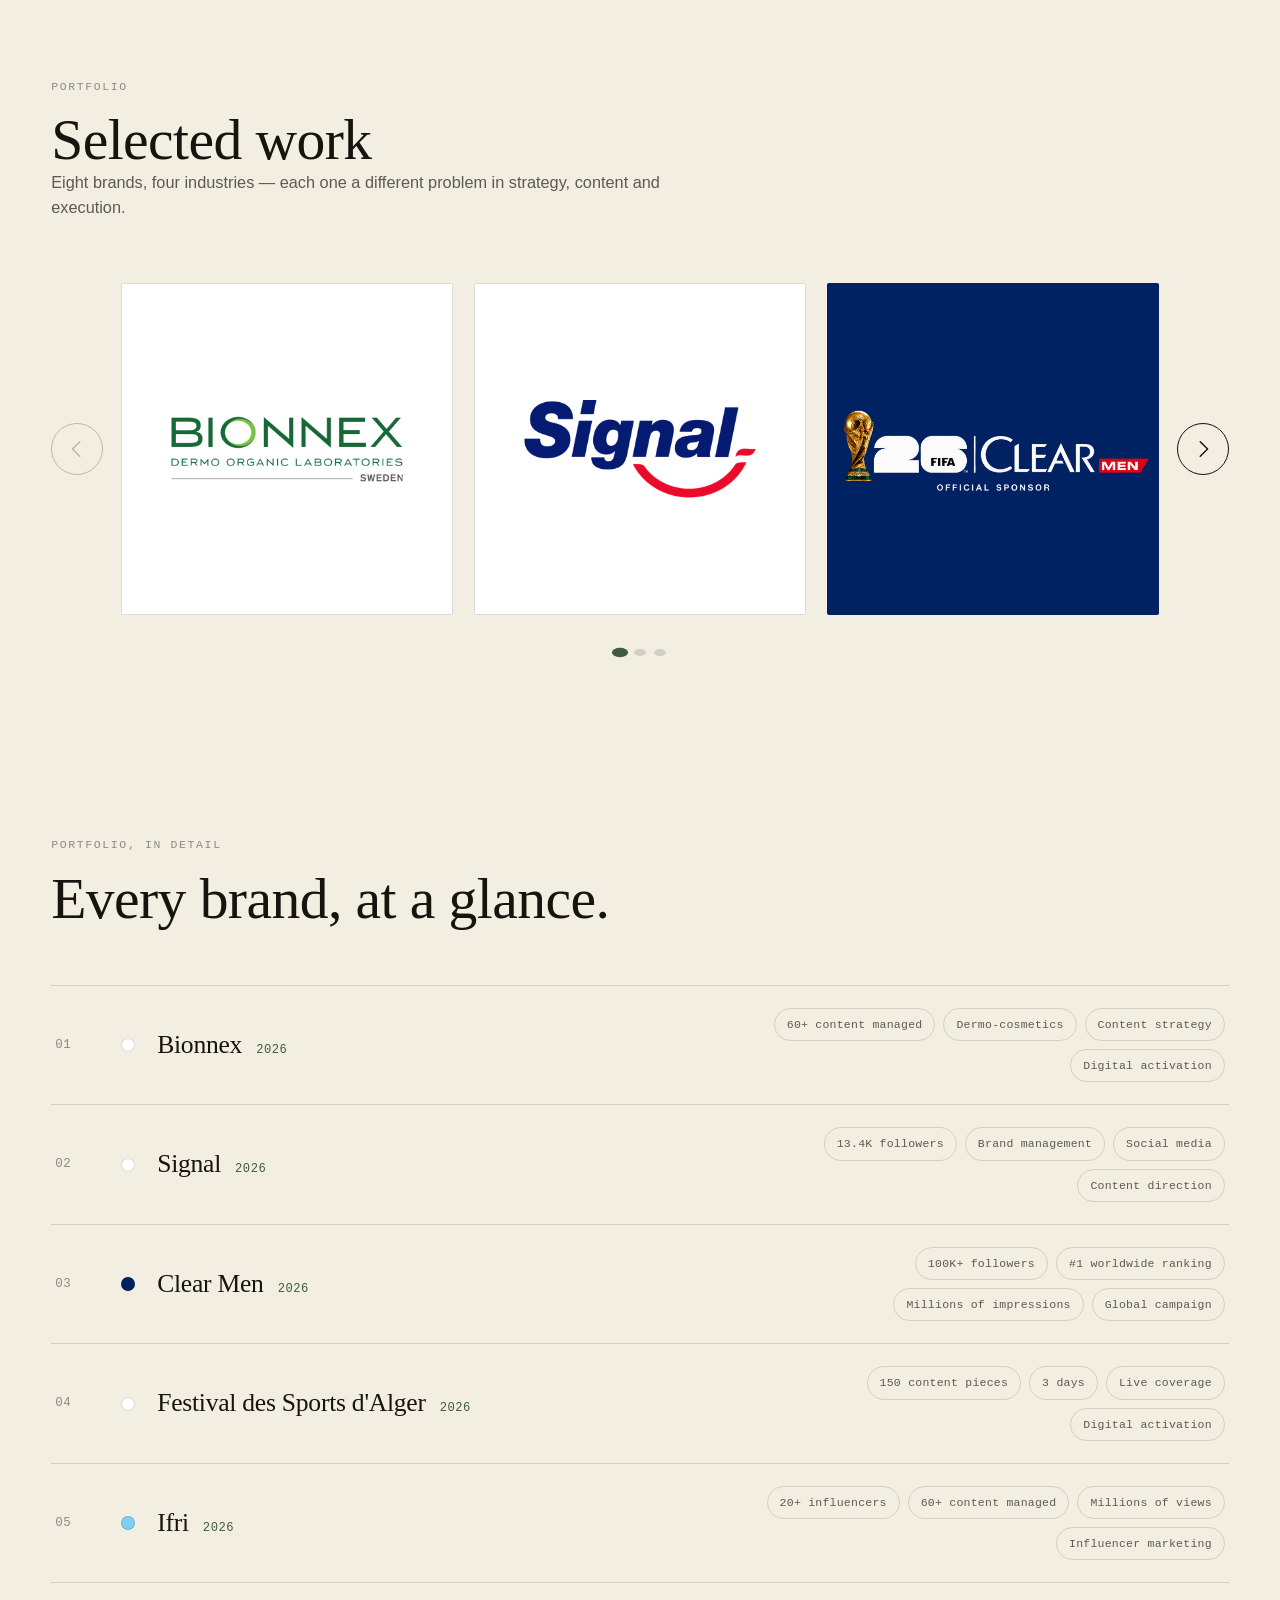
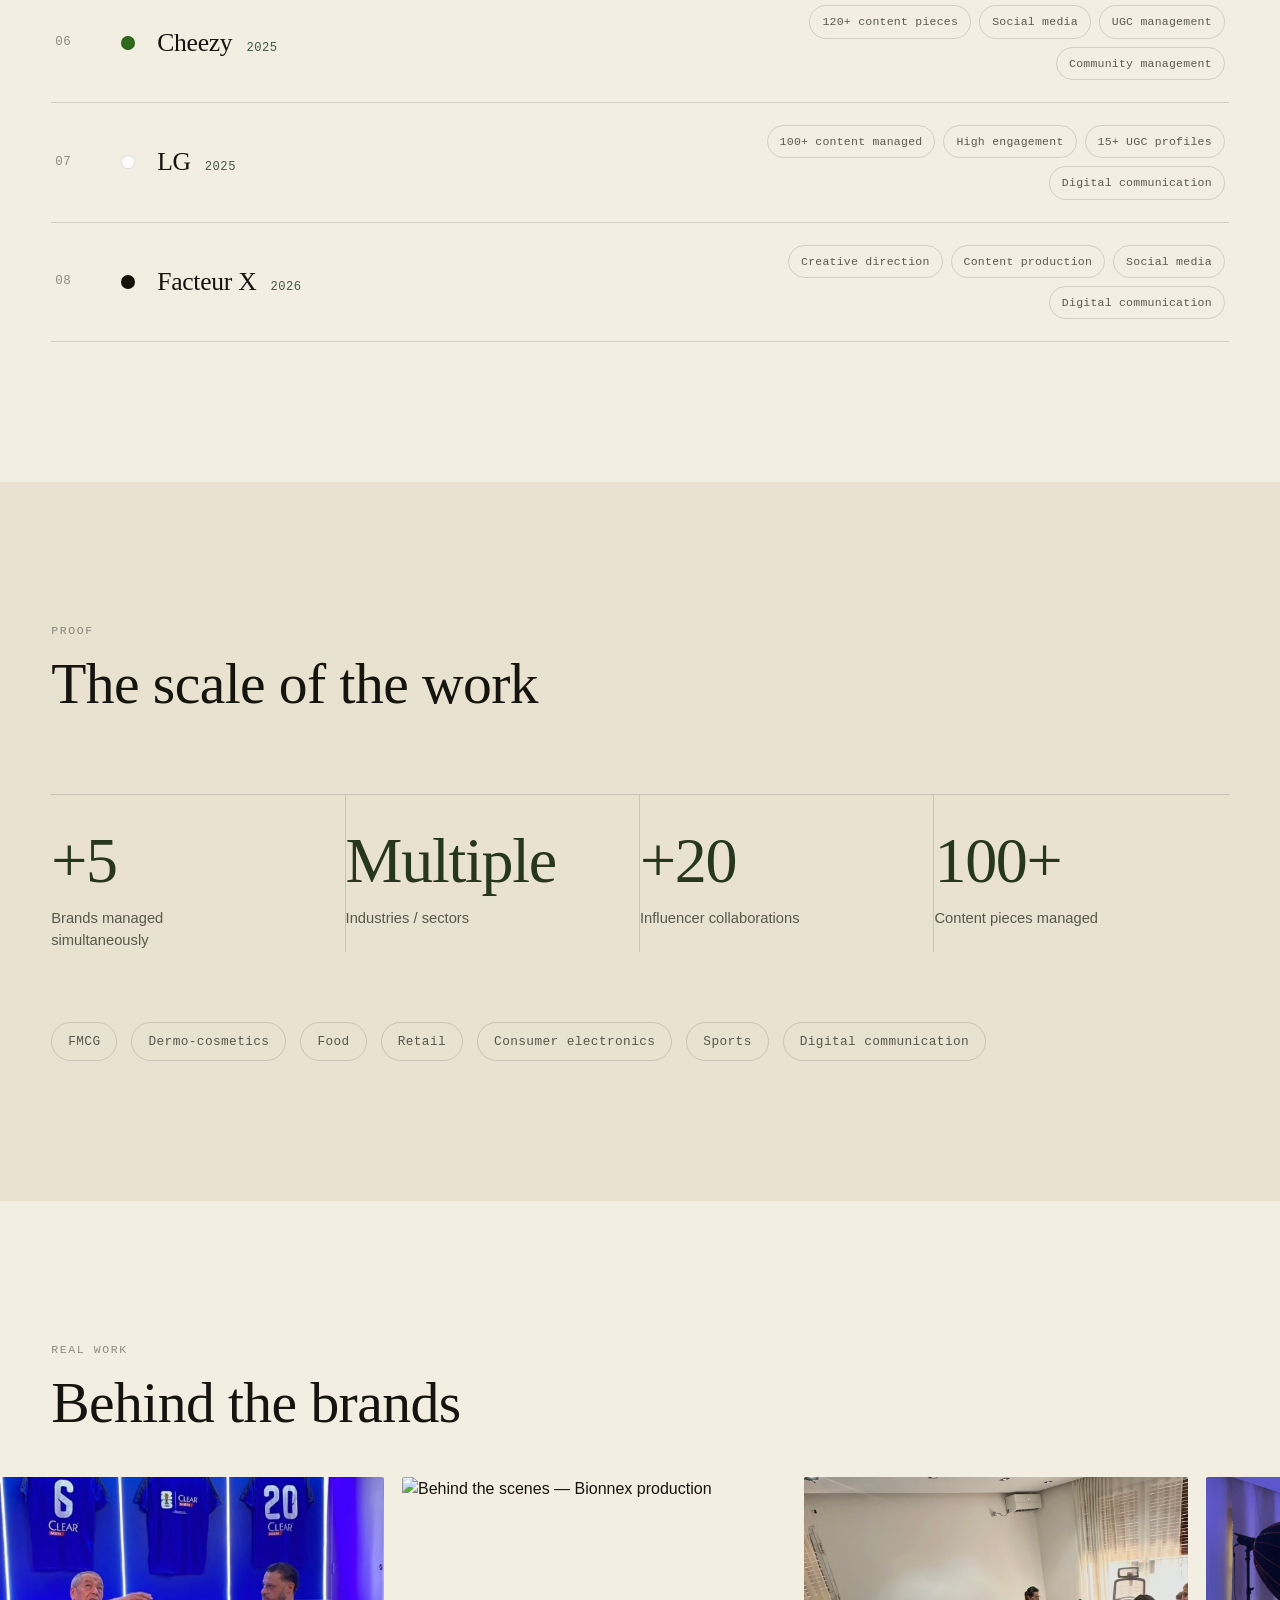
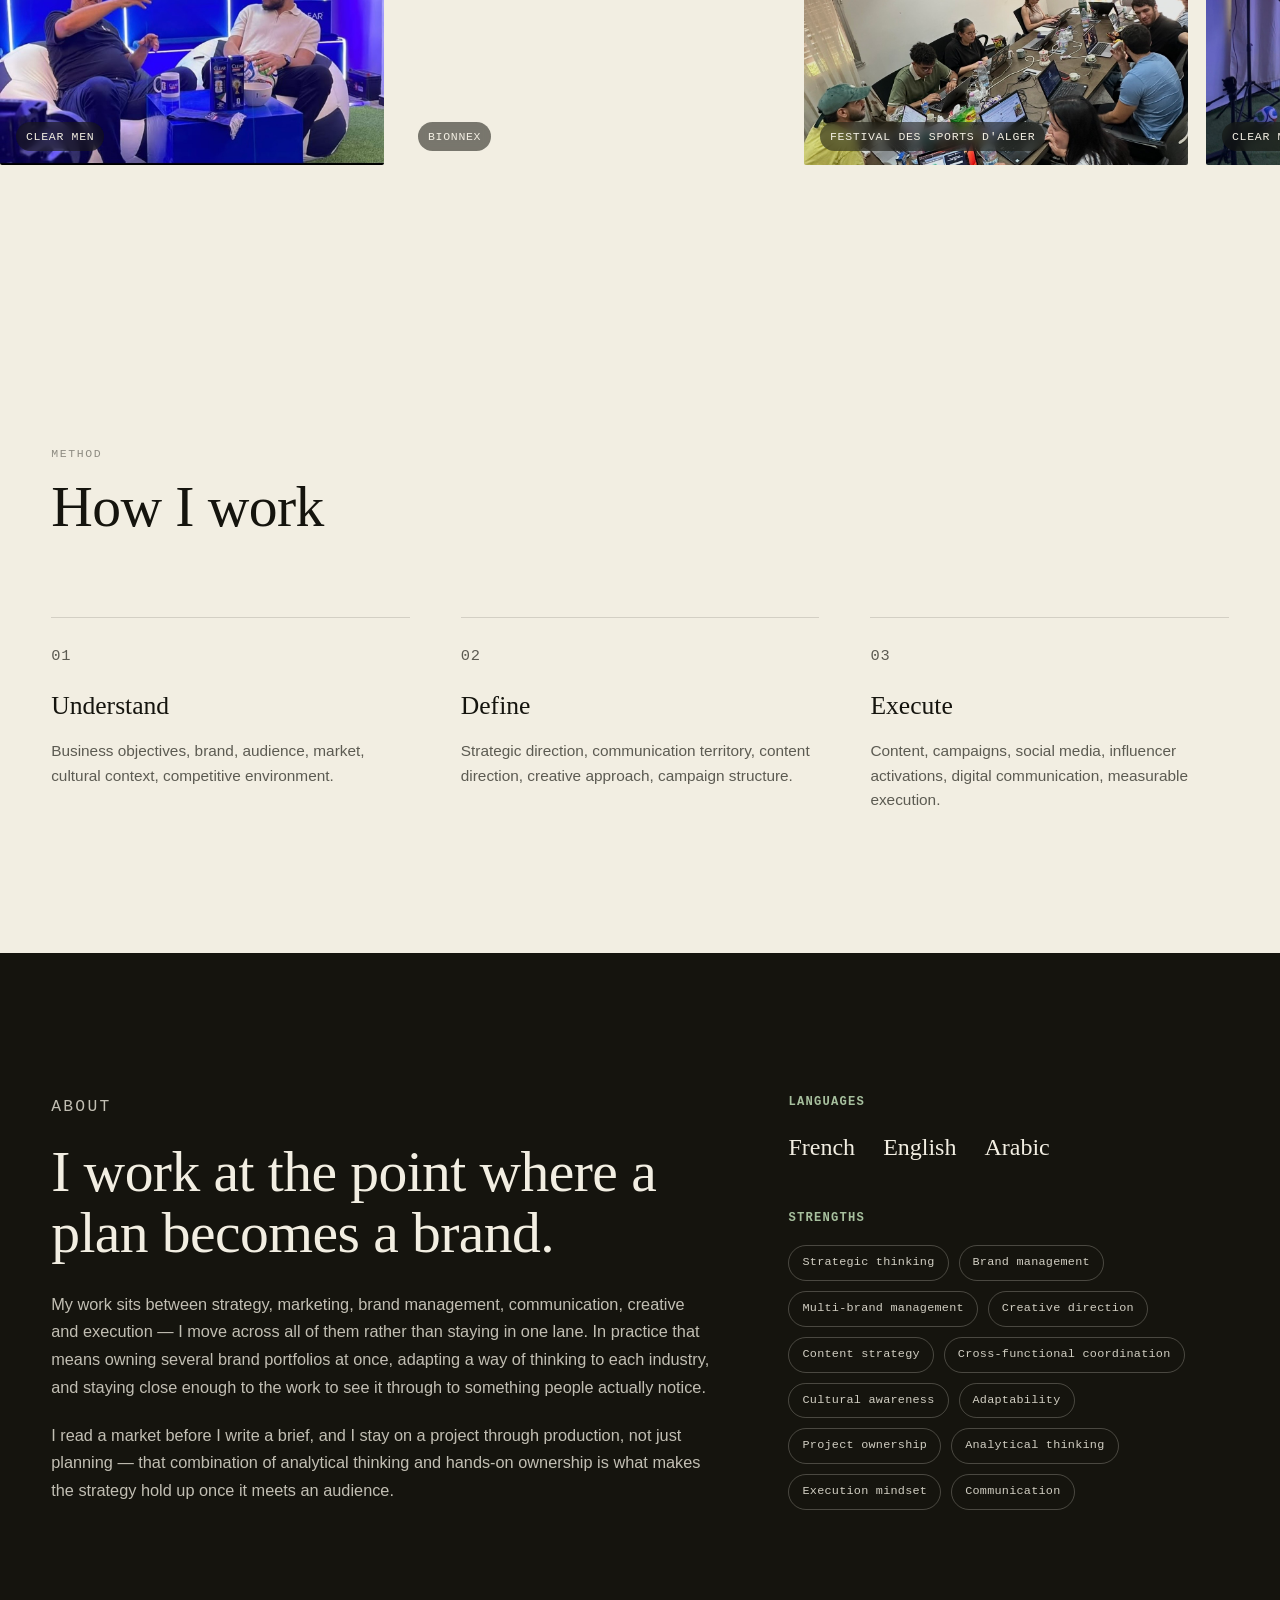
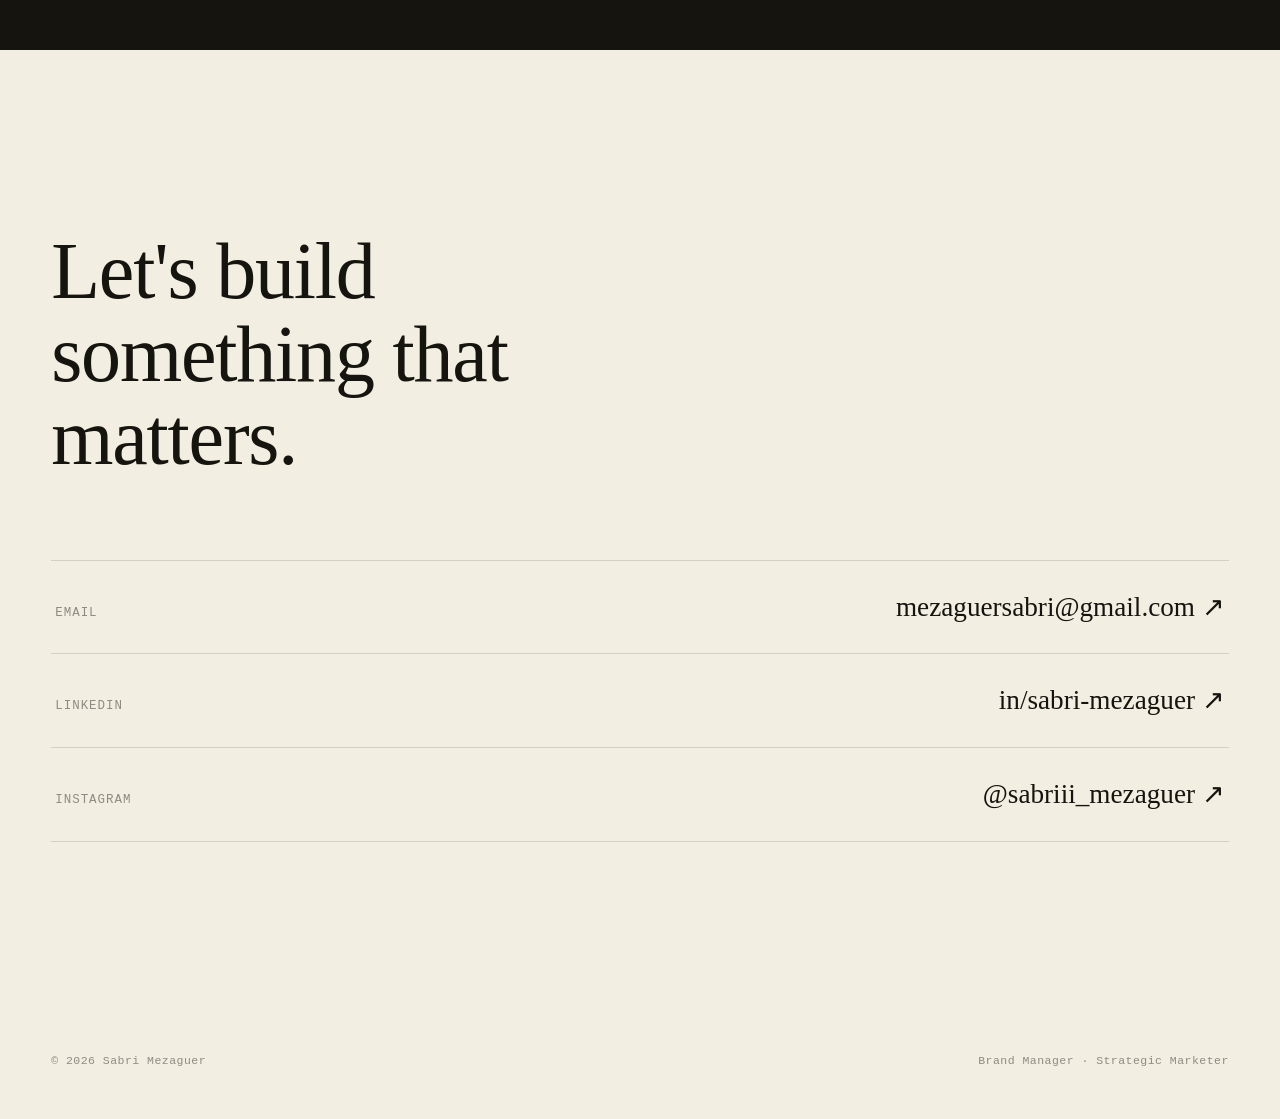
==== commit 645b3706: "Update index.html" ====
--- a/index.html
+++ b/index.html
@@ -9,8 +9,19 @@
 <link rel="preconnect" href="https://fonts.gstatic.com" crossorigin>
 <link href="https://fonts.googleapis.com/css2?family=Fraunces:opsz,wght@9..144,340;9..144,460;9..144,560&family=Inter:wght@400;500;600&family=IBM+Plex+Mono:wght@500&display=swap" rel="stylesheet">
 <link rel="stylesheet" href="style.css">
+<!-- Google Tag Manager -->
+<script>(function(w,d,s,l,i){w[l]=w[l]||[];w[l].push({'gtm.start':
+new Date().getTime(),event:'gtm.js'});var f=d.getElementsByTagName(s)[0],
+j=d.createElement(s),dl=l!='dataLayer'?'&l='+l:'';j.async=true;j.src=
+'https://www.googletagmanager.com/gtm.js?id='+i+dl;f.parentNode.insertBefore(j,f);
+})(window,document,'script','dataLayer','GTM-PCBQLFFQ');</script>
+<!-- End Google Tag Manager -->
 </head>
 <body>
+<!-- Google Tag Manager (noscript) -->
+<noscript><iframe src="https://www.googletagmanager.com/ns.html?id=GTM-PCBQLFFQ"
+height="0" width="0" style="display:none;visibility:hidden"></iframe></noscript>
+<!-- End Google Tag Manager (noscript) -->
 
 <a class="skip-link" href="#main">Skip to content</a>
 
--- a/style.css
+++ b/style.css
@@ -282,7 +282,7 @@
 .brand-card__face{
   position:absolute; inset:0;
   display:flex; align-items:center; justify-content:center;
-  padding: 6%;
+  padding: 0;
   transition: transform .5s var(--ease), opacity .4s var(--ease);
 }
 .brand-card__logo{ width: 100%; height: 100%; object-fit: contain; }
@@ -297,6 +297,7 @@
 
 .brand-card__logo--cover{ object-fit: cover; }
 .brand-card__logo--contain{ object-fit: contain; }
+.brand-card__logo--zoom{ object-fit: cover; transform: scale(2.3); }
 
 .brand-card__info{
   position:absolute; inset:0;
